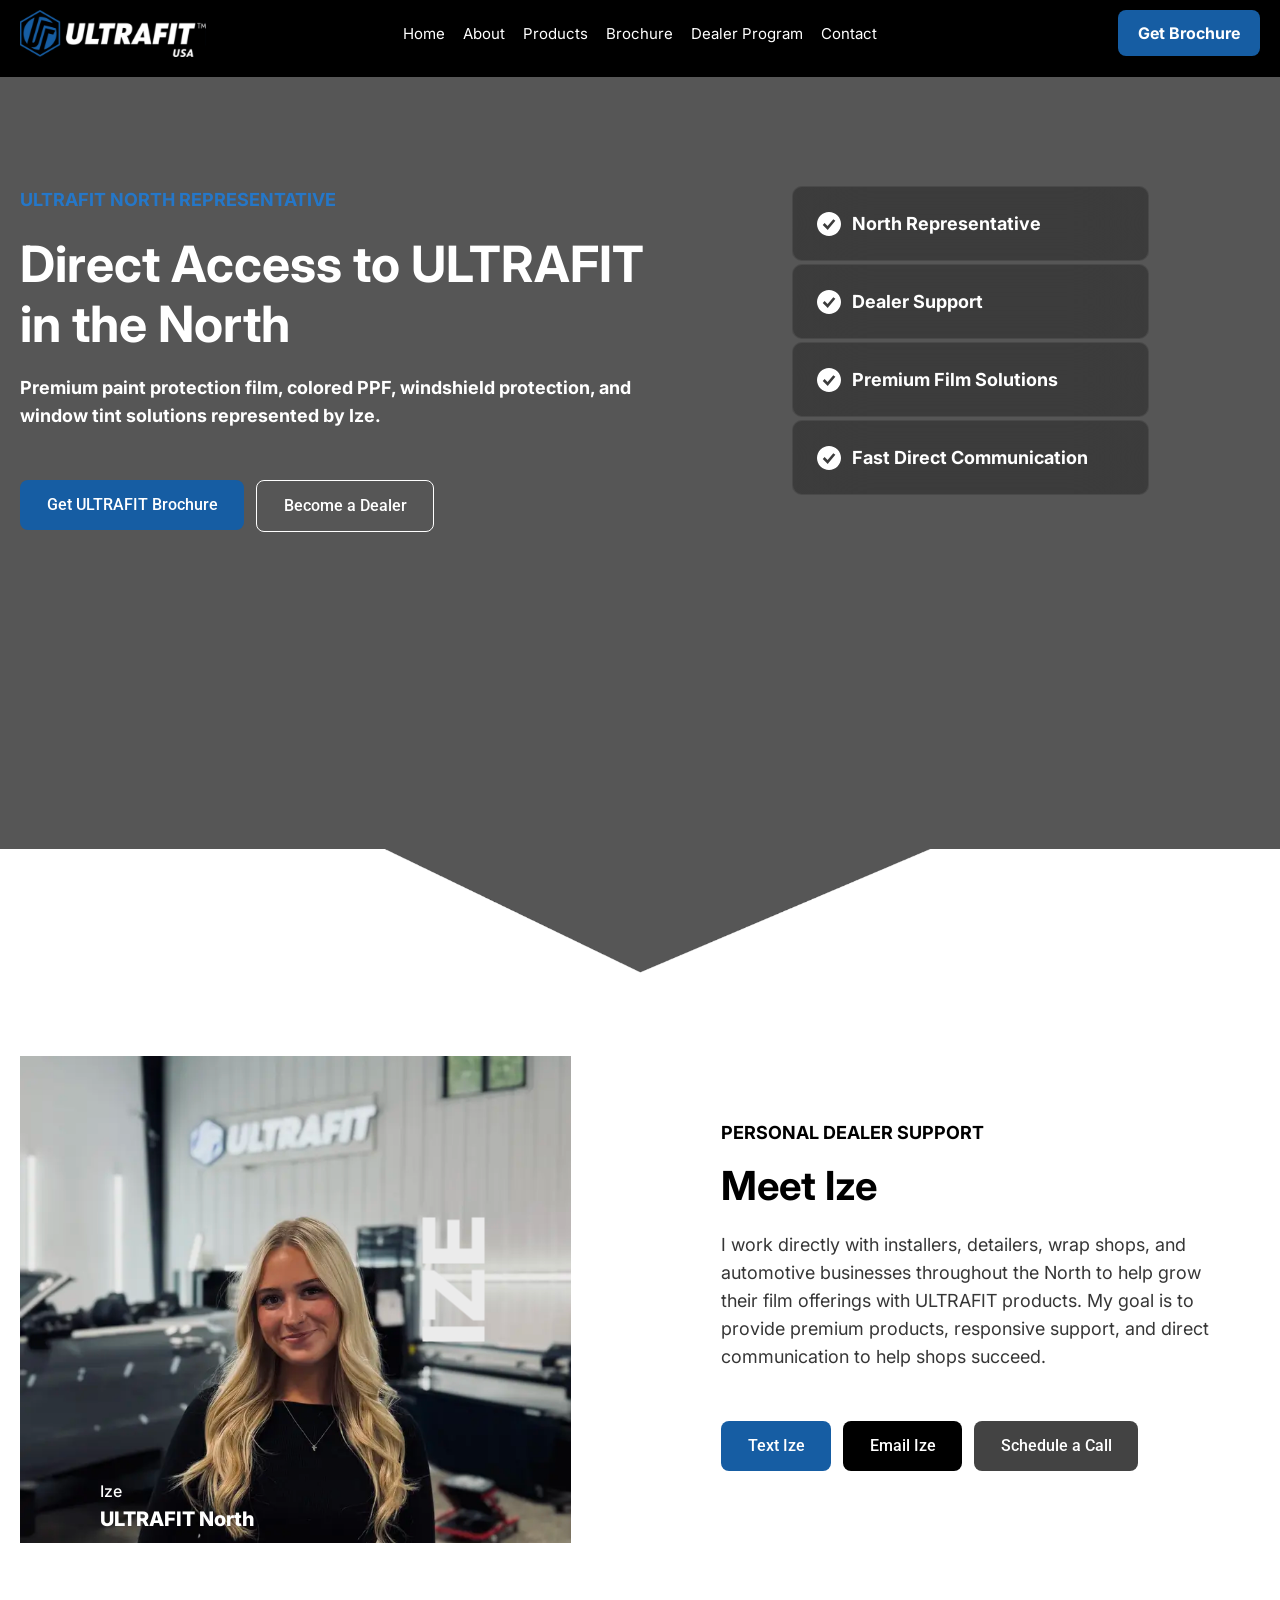
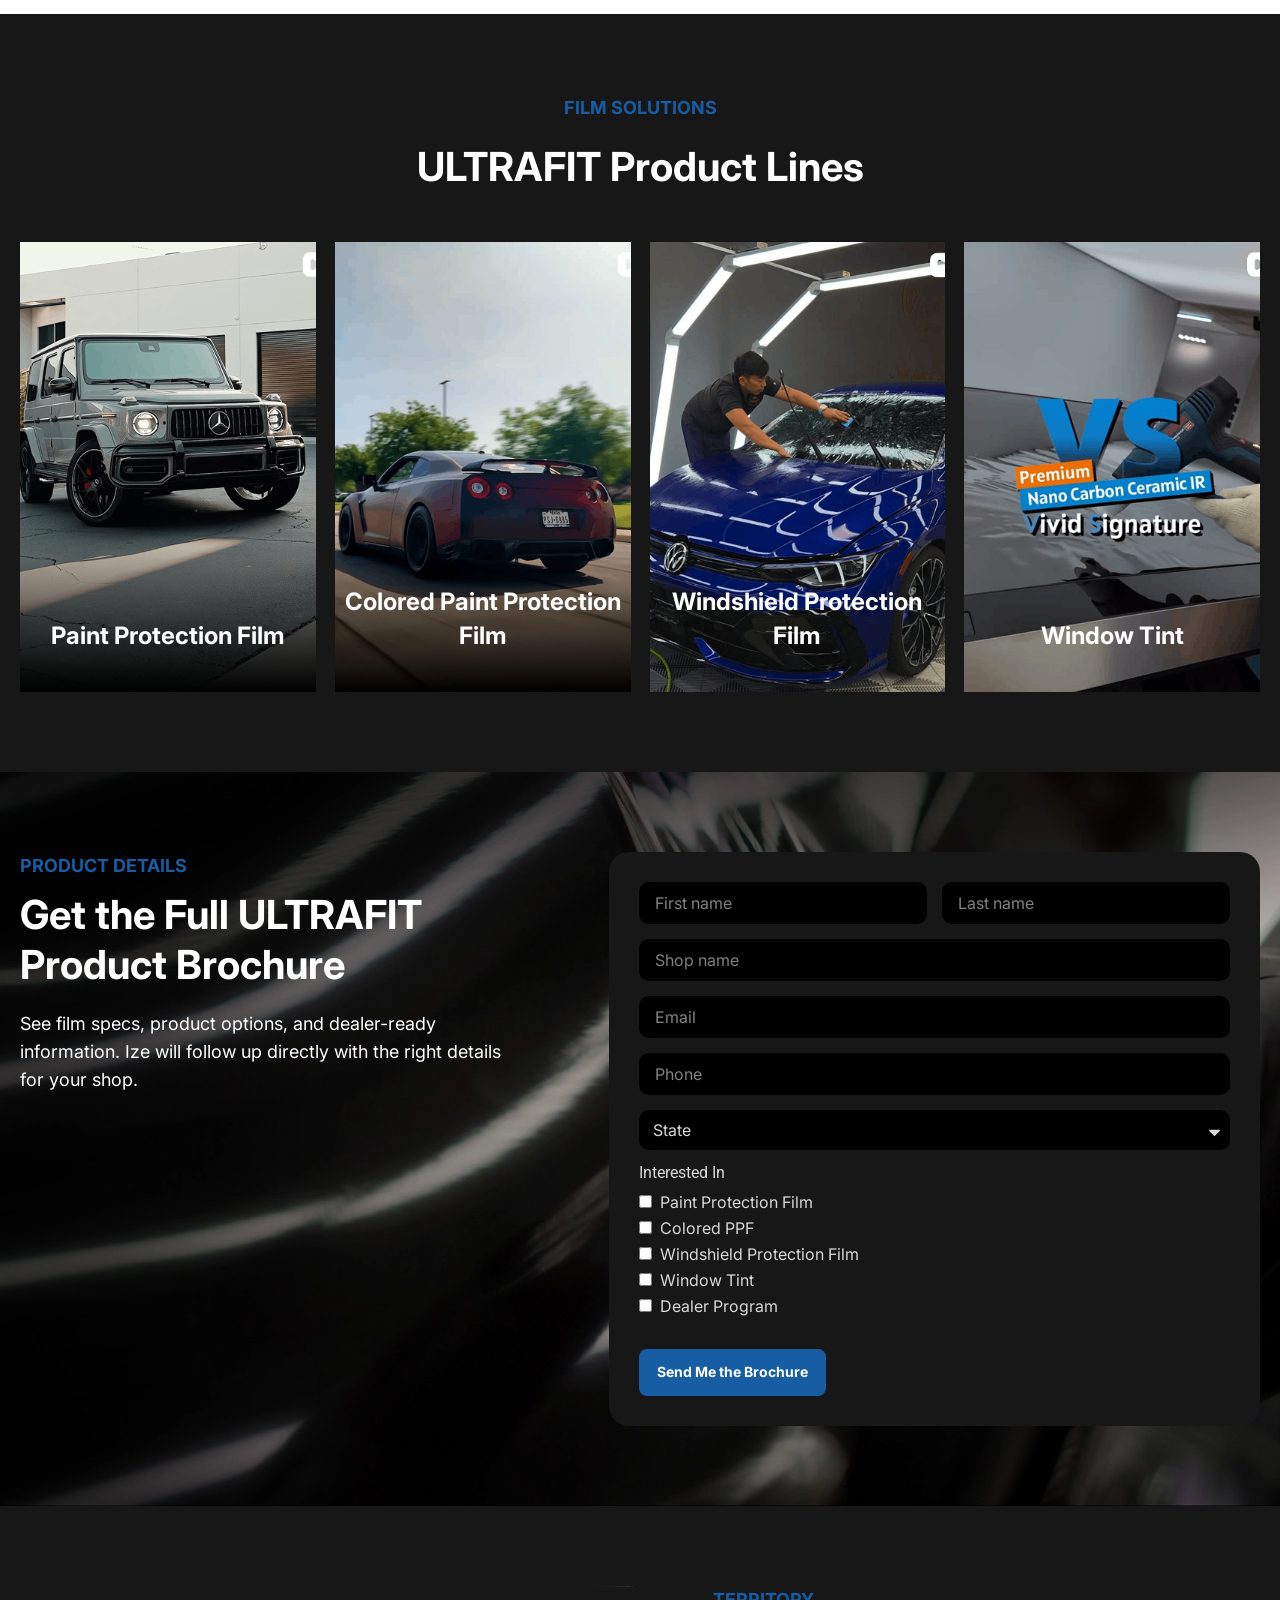
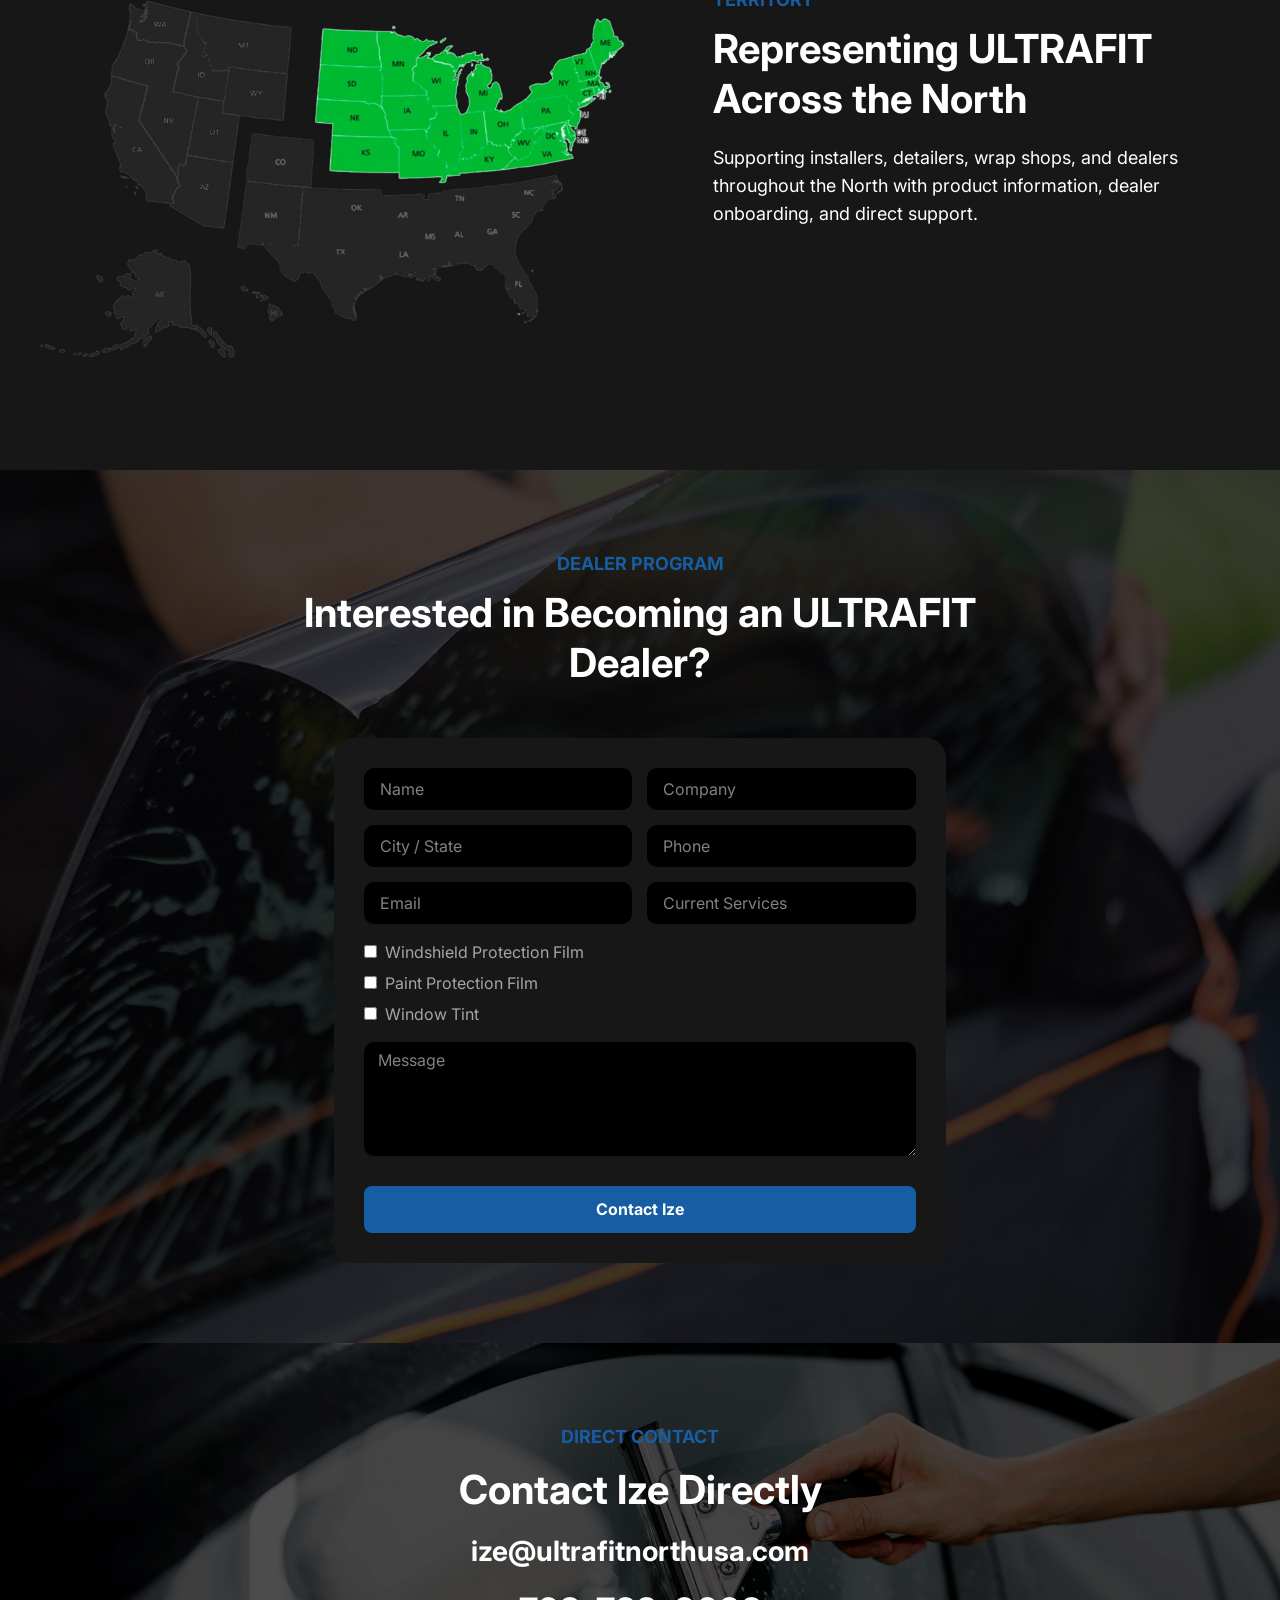
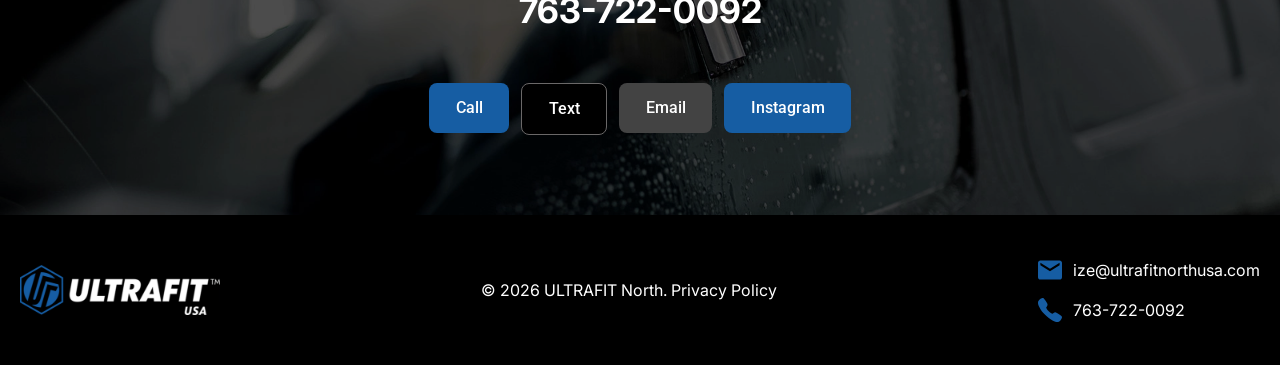
==== ultrafitize/index.html @ 9557a6ba "Add files via upload" ====
<!doctype html>
<html lang="en">
<head>
	<meta charset="UTF-8">
	<meta name="viewport" content="width=device-width, initial-scale=1">
	<link rel="profile" href="https://gmpg.org/xfn/11">
	<meta name='robots' content='index, follow, max-image-preview:large, max-snippet:-1, max-video-preview:-1' />

	<!-- This site is optimized with the Yoast SEO plugin v28.1 - https://yoast.com/product/yoast-seo-wordpress/ -->
	<title>ULTRAFIT North | PPF, Windshield Film &amp; Tint</title>
	<meta name="description" content="Contact Ize, ULTRAFIT North rep, for paint protection film, colored PPF, windshield protection, window tint, brochures, and dealer support." />
	<link rel="canonical" href="https://ultrafitize.com/" />
	<meta property="og:locale" content="en_US" />
	<meta property="og:type" content="website" />
	<meta property="og:title" content="ULTRAFIT North | PPF, Windshield Film &amp; Tint" />
	<meta property="og:description" content="Get direct ULTRAFIT product info, brochures, dealer support, and film solutions through Ize in the North." />
	<meta property="og:url" content="https://ultrafitize.com/" />
	<meta property="og:site_name" content="ULTRAFIT" />
	<meta property="article:modified_time" content="2026-06-26T10:10:35+00:00" />
	<meta property="og:image" content="wp-content/uploads/2026/05/Meet-Ize.webp" />
	<meta property="og:image:width" content="791" />
	<meta property="og:image:height" content="699" />
	<meta property="og:image:type" content="image/webp" />
	<meta name="twitter:card" content="summary_large_image" />
	<script type="application/ld+json" class="yoast-schema-graph">{"@context":"https:\/\/schema.org","@graph":[{"@type":"WebPage","@id":"https:\/\/ultrafitize.com\/","url":"https:\/\/ultrafitize.com\/","name":"ULTRAFIT North | PPF, Windshield Film & Tint","isPartOf":{"@id":"https:\/\/ultrafitize.com\/#website"},"about":{"@id":"https:\/\/ultrafitize.com\/#organization"},"primaryImageOfPage":{"@id":"https:\/\/ultrafitize.com\/#primaryimage"},"image":{"@id":"https:\/\/ultrafitize.com\/#primaryimage"},"thumbnailUrl":"https:\/\/ultrafitize.com\/wp-content\/uploads\/2026\/05\/Meet-Ize.webp","datePublished":"2026-05-26T05:58:00+00:00","dateModified":"2026-06-26T10:10:35+00:00","description":"Contact Ize, ULTRAFIT North rep, for paint protection film, colored PPF, windshield protection, window tint, brochures, and dealer support.","breadcrumb":{"@id":"https:\/\/ultrafitize.com\/#breadcrumb"},"inLanguage":"en","potentialAction":[{"@type":"ReadAction","target":["https:\/\/ultrafitize.com\/"]}]},{"@type":"ImageObject","inLanguage":"en","@id":"https:\/\/ultrafitize.com\/#primaryimage","url":"https:\/\/ultrafitize.com\/wp-content\/uploads\/2026\/05\/Meet-Ize.webp","contentUrl":"https:\/\/ultrafitize.com\/wp-content\/uploads\/2026\/05\/Meet-Ize.webp","width":791,"height":699,"caption":"ULTRAFIT North"},{"@type":"BreadcrumbList","@id":"https:\/\/ultrafitize.com\/#breadcrumb","itemListElement":[{"@type":"ListItem","position":1,"name":"Home"}]},{"@type":"WebSite","@id":"https:\/\/ultrafitize.com\/#website","url":"https:\/\/ultrafitize.com\/","name":"ULTRAFIT","description":"","publisher":{"@id":"https:\/\/ultrafitize.com\/#organization"},"potentialAction":[{"@type":"SearchAction","target":{"@type":"EntryPoint","urlTemplate":"https:\/\/ultrafitize.com\/?s={search_term_string}"},"query-input":{"@type":"PropertyValueSpecification","valueRequired":true,"valueName":"search_term_string"}}],"inLanguage":"en"},{"@type":"Organization","@id":"https:\/\/ultrafitize.com\/#organization","name":"ULTRAFIT","url":"https:\/\/ultrafitize.com\/","logo":{"@type":"ImageObject","inLanguage":"en","@id":"https:\/\/ultrafitize.com\/#\/schema\/logo\/image\/","url":"https:\/\/ultrafitize.com\/wp-content\/uploads\/2026\/05\/ultrafit-usa-logo.svg","contentUrl":"https:\/\/ultrafitize.com\/wp-content\/uploads\/2026\/05\/ultrafit-usa-logo.svg","width":501,"height":126,"caption":"ULTRAFIT"},"image":{"@id":"https:\/\/ultrafitize.com\/#\/schema\/logo\/image\/"}}]}</script>
	<!-- / Yoast SEO plugin. -->






<style id="wp-img-auto-sizes-contain-inline-css">
img:is([sizes=auto i],[sizes^="auto," i]){contain-intrinsic-size:3000px 1500px}
/*# sourceURL=wp-img-auto-sizes-contain-inline-css */
</style>
<style id="wp-emoji-styles-inline-css">

	img.wp-smiley, img.emoji {
		display: inline !important;
		border: none !important;
		box-shadow: none !important;
		height: 1em !important;
		width: 1em !important;
		margin: 0 0.07em !important;
		vertical-align: -0.1em !important;
		background: none !important;
		padding: 0 !important;
	}
/*# sourceURL=wp-emoji-styles-inline-css */
</style>
<style id="global-styles-inline-css">
:root{--wp--preset--aspect-ratio--square: 1;--wp--preset--aspect-ratio--4-3: 4/3;--wp--preset--aspect-ratio--3-4: 3/4;--wp--preset--aspect-ratio--3-2: 3/2;--wp--preset--aspect-ratio--2-3: 2/3;--wp--preset--aspect-ratio--16-9: 16/9;--wp--preset--aspect-ratio--9-16: 9/16;--wp--preset--color--black: #000000;--wp--preset--color--cyan-bluish-gray: #abb8c3;--wp--preset--color--white: #ffffff;--wp--preset--color--pale-pink: #f78da7;--wp--preset--color--vivid-red: #cf2e2e;--wp--preset--color--luminous-vivid-orange: #ff6900;--wp--preset--color--luminous-vivid-amber: #fcb900;--wp--preset--color--light-green-cyan: #7bdcb5;--wp--preset--color--vivid-green-cyan: #00d084;--wp--preset--color--pale-cyan-blue: #8ed1fc;--wp--preset--color--vivid-cyan-blue: #0693e3;--wp--preset--color--vivid-purple: #9b51e0;--wp--preset--gradient--vivid-cyan-blue-to-vivid-purple: linear-gradient(135deg,rgb(6,147,227) 0%,rgb(155,81,224) 100%);--wp--preset--gradient--light-green-cyan-to-vivid-green-cyan: linear-gradient(135deg,rgb(122,220,180) 0%,rgb(0,208,130) 100%);--wp--preset--gradient--luminous-vivid-amber-to-luminous-vivid-orange: linear-gradient(135deg,rgb(252,185,0) 0%,rgb(255,105,0) 100%);--wp--preset--gradient--luminous-vivid-orange-to-vivid-red: linear-gradient(135deg,rgb(255,105,0) 0%,rgb(207,46,46) 100%);--wp--preset--gradient--very-light-gray-to-cyan-bluish-gray: linear-gradient(135deg,rgb(238,238,238) 0%,rgb(169,184,195) 100%);--wp--preset--gradient--cool-to-warm-spectrum: linear-gradient(135deg,rgb(74,234,220) 0%,rgb(151,120,209) 20%,rgb(207,42,186) 40%,rgb(238,44,130) 60%,rgb(251,105,98) 80%,rgb(254,248,76) 100%);--wp--preset--gradient--blush-light-purple: linear-gradient(135deg,rgb(255,206,236) 0%,rgb(152,150,240) 100%);--wp--preset--gradient--blush-bordeaux: linear-gradient(135deg,rgb(254,205,165) 0%,rgb(254,45,45) 50%,rgb(107,0,62) 100%);--wp--preset--gradient--luminous-dusk: linear-gradient(135deg,rgb(255,203,112) 0%,rgb(199,81,192) 50%,rgb(65,88,208) 100%);--wp--preset--gradient--pale-ocean: linear-gradient(135deg,rgb(255,245,203) 0%,rgb(182,227,212) 50%,rgb(51,167,181) 100%);--wp--preset--gradient--electric-grass: linear-gradient(135deg,rgb(202,248,128) 0%,rgb(113,206,126) 100%);--wp--preset--gradient--midnight: linear-gradient(135deg,rgb(2,3,129) 0%,rgb(40,116,252) 100%);--wp--preset--font-size--small: 13px;--wp--preset--font-size--medium: 20px;--wp--preset--font-size--large: 36px;--wp--preset--font-size--x-large: 42px;--wp--preset--spacing--20: 0.44rem;--wp--preset--spacing--30: 0.67rem;--wp--preset--spacing--40: 1rem;--wp--preset--spacing--50: 1.5rem;--wp--preset--spacing--60: 2.25rem;--wp--preset--spacing--70: 3.38rem;--wp--preset--spacing--80: 5.06rem;--wp--preset--shadow--natural: 6px 6px 9px rgba(0, 0, 0, 0.2);--wp--preset--shadow--deep: 12px 12px 50px rgba(0, 0, 0, 0.4);--wp--preset--shadow--sharp: 6px 6px 0px rgba(0, 0, 0, 0.2);--wp--preset--shadow--outlined: 6px 6px 0px -3px rgb(255, 255, 255), 6px 6px rgb(0, 0, 0);--wp--preset--shadow--crisp: 6px 6px 0px rgb(0, 0, 0);}:root { --wp--style--global--content-size: 800px;--wp--style--global--wide-size: 1200px; }:where(body) { margin: 0; }.wp-site-blocks > .alignleft { float: left; margin-right: 2em; }.wp-site-blocks > .alignright { float: right; margin-left: 2em; }.wp-site-blocks > .aligncenter { justify-content: center; margin-left: auto; margin-right: auto; }:where(.wp-site-blocks) > * { margin-block-start: 24px; margin-block-end: 0; }:where(.wp-site-blocks) > :first-child { margin-block-start: 0; }:where(.wp-site-blocks) > :last-child { margin-block-end: 0; }:root { --wp--style--block-gap: 24px; }:root :where(.is-layout-flow) > :first-child{margin-block-start: 0;}:root :where(.is-layout-flow) > :last-child{margin-block-end: 0;}:root :where(.is-layout-flow) > *{margin-block-start: 24px;margin-block-end: 0;}:root :where(.is-layout-constrained) > :first-child{margin-block-start: 0;}:root :where(.is-layout-constrained) > :last-child{margin-block-end: 0;}:root :where(.is-layout-constrained) > *{margin-block-start: 24px;margin-block-end: 0;}:root :where(.is-layout-flex){gap: 24px;}:root :where(.is-layout-grid){gap: 24px;}.is-layout-flow > .alignleft{float: left;margin-inline-start: 0;margin-inline-end: 2em;}.is-layout-flow > .alignright{float: right;margin-inline-start: 2em;margin-inline-end: 0;}.is-layout-flow > .aligncenter{margin-left: auto !important;margin-right: auto !important;}.is-layout-constrained > .alignleft{float: left;margin-inline-start: 0;margin-inline-end: 2em;}.is-layout-constrained > .alignright{float: right;margin-inline-start: 2em;margin-inline-end: 0;}.is-layout-constrained > .aligncenter{margin-left: auto !important;margin-right: auto !important;}.is-layout-constrained > :where(:not(.alignleft):not(.alignright):not(.alignfull)){max-width: var(--wp--style--global--content-size);margin-left: auto !important;margin-right: auto !important;}.is-layout-constrained > .alignwide{max-width: var(--wp--style--global--wide-size);}body .is-layout-flex{display: flex;}.is-layout-flex{flex-wrap: wrap;align-items: center;}.is-layout-flex > :is(*, div){margin: 0;}body .is-layout-grid{display: grid;}.is-layout-grid > :is(*, div){margin: 0;}body{padding-top: 0px;padding-right: 0px;padding-bottom: 0px;padding-left: 0px;}:root :where(.wp-element-button, .wp-block-button__link){background-color: #32373c;border-width: 0;color: #fff;font-family: inherit;font-size: inherit;font-style: inherit;font-weight: inherit;letter-spacing: inherit;line-height: inherit;padding-top: calc(0.667em + 2px);padding-right: calc(1.333em + 2px);padding-bottom: calc(0.667em + 2px);padding-left: calc(1.333em + 2px);text-decoration: none;text-transform: inherit;}.has-black-color{color: var(--wp--preset--color--black) !important;}.has-cyan-bluish-gray-color{color: var(--wp--preset--color--cyan-bluish-gray) !important;}.has-white-color{color: var(--wp--preset--color--white) !important;}.has-pale-pink-color{color: var(--wp--preset--color--pale-pink) !important;}.has-vivid-red-color{color: var(--wp--preset--color--vivid-red) !important;}.has-luminous-vivid-orange-color{color: var(--wp--preset--color--luminous-vivid-orange) !important;}.has-luminous-vivid-amber-color{color: var(--wp--preset--color--luminous-vivid-amber) !important;}.has-light-green-cyan-color{color: var(--wp--preset--color--light-green-cyan) !important;}.has-vivid-green-cyan-color{color: var(--wp--preset--color--vivid-green-cyan) !important;}.has-pale-cyan-blue-color{color: var(--wp--preset--color--pale-cyan-blue) !important;}.has-vivid-cyan-blue-color{color: var(--wp--preset--color--vivid-cyan-blue) !important;}.has-vivid-purple-color{color: var(--wp--preset--color--vivid-purple) !important;}.has-black-background-color{background-color: var(--wp--preset--color--black) !important;}.has-cyan-bluish-gray-background-color{background-color: var(--wp--preset--color--cyan-bluish-gray) !important;}.has-white-background-color{background-color: var(--wp--preset--color--white) !important;}.has-pale-pink-background-color{background-color: var(--wp--preset--color--pale-pink) !important;}.has-vivid-red-background-color{background-color: var(--wp--preset--color--vivid-red) !important;}.has-luminous-vivid-orange-background-color{background-color: var(--wp--preset--color--luminous-vivid-orange) !important;}.has-luminous-vivid-amber-background-color{background-color: var(--wp--preset--color--luminous-vivid-amber) !important;}.has-light-green-cyan-background-color{background-color: var(--wp--preset--color--light-green-cyan) !important;}.has-vivid-green-cyan-background-color{background-color: var(--wp--preset--color--vivid-green-cyan) !important;}.has-pale-cyan-blue-background-color{background-color: var(--wp--preset--color--pale-cyan-blue) !important;}.has-vivid-cyan-blue-background-color{background-color: var(--wp--preset--color--vivid-cyan-blue) !important;}.has-vivid-purple-background-color{background-color: var(--wp--preset--color--vivid-purple) !important;}.has-black-border-color{border-color: var(--wp--preset--color--black) !important;}.has-cyan-bluish-gray-border-color{border-color: var(--wp--preset--color--cyan-bluish-gray) !important;}.has-white-border-color{border-color: var(--wp--preset--color--white) !important;}.has-pale-pink-border-color{border-color: var(--wp--preset--color--pale-pink) !important;}.has-vivid-red-border-color{border-color: var(--wp--preset--color--vivid-red) !important;}.has-luminous-vivid-orange-border-color{border-color: var(--wp--preset--color--luminous-vivid-orange) !important;}.has-luminous-vivid-amber-border-color{border-color: var(--wp--preset--color--luminous-vivid-amber) !important;}.has-light-green-cyan-border-color{border-color: var(--wp--preset--color--light-green-cyan) !important;}.has-vivid-green-cyan-border-color{border-color: var(--wp--preset--color--vivid-green-cyan) !important;}.has-pale-cyan-blue-border-color{border-color: var(--wp--preset--color--pale-cyan-blue) !important;}.has-vivid-cyan-blue-border-color{border-color: var(--wp--preset--color--vivid-cyan-blue) !important;}.has-vivid-purple-border-color{border-color: var(--wp--preset--color--vivid-purple) !important;}.has-vivid-cyan-blue-to-vivid-purple-gradient-background{background: var(--wp--preset--gradient--vivid-cyan-blue-to-vivid-purple) !important;}.has-light-green-cyan-to-vivid-green-cyan-gradient-background{background: var(--wp--preset--gradient--light-green-cyan-to-vivid-green-cyan) !important;}.has-luminous-vivid-amber-to-luminous-vivid-orange-gradient-background{background: var(--wp--preset--gradient--luminous-vivid-amber-to-luminous-vivid-orange) !important;}.has-luminous-vivid-orange-to-vivid-red-gradient-background{background: var(--wp--preset--gradient--luminous-vivid-orange-to-vivid-red) !important;}.has-very-light-gray-to-cyan-bluish-gray-gradient-background{background: var(--wp--preset--gradient--very-light-gray-to-cyan-bluish-gray) !important;}.has-cool-to-warm-spectrum-gradient-background{background: var(--wp--preset--gradient--cool-to-warm-spectrum) !important;}.has-blush-light-purple-gradient-background{background: var(--wp--preset--gradient--blush-light-purple) !important;}.has-blush-bordeaux-gradient-background{background: var(--wp--preset--gradient--blush-bordeaux) !important;}.has-luminous-dusk-gradient-background{background: var(--wp--preset--gradient--luminous-dusk) !important;}.has-pale-ocean-gradient-background{background: var(--wp--preset--gradient--pale-ocean) !important;}.has-electric-grass-gradient-background{background: var(--wp--preset--gradient--electric-grass) !important;}.has-midnight-gradient-background{background: var(--wp--preset--gradient--midnight) !important;}.has-small-font-size{font-size: var(--wp--preset--font-size--small) !important;}.has-medium-font-size{font-size: var(--wp--preset--font-size--medium) !important;}.has-large-font-size{font-size: var(--wp--preset--font-size--large) !important;}.has-x-large-font-size{font-size: var(--wp--preset--font-size--x-large) !important;}
:root :where(.wp-block-icon svg){width: 24px;}
:root :where(.wp-block-pullquote){font-size: 1.5em;line-height: 1.6;}
/*# sourceURL=global-styles-inline-css */
</style>
<link rel='stylesheet' id='hello-elementor-css' href='wp-content/themes/hello-elementor/assets/css/reset.css' media='all' />
<link rel='stylesheet' id='hello-elementor-theme-style-css' href='wp-content/themes/hello-elementor/assets/css/theme.css' media='all' />
<link rel='stylesheet' id='hello-elementor-header-footer-css' href='wp-content/themes/hello-elementor/assets/css/header-footer.css' media='all' />
<link rel='stylesheet' id='chld_thm_cfg_child-css' href='wp-content/themes/hello-elementor-child/style.css' media='all' />
<link rel='stylesheet' id='elementor-frontend-css' href='wp-content/uploads/elementor/css/custom-frontend.min.css' media='all' />
<style id="elementor-frontend-inline-css">
.e-heading-base a, .e-paragraph-base a { all: unset; cursor: pointer; }form[data-element_type="e-form"].form-state-success [data-element_type="e-form-success-message"],form[data-element_type="e-form"].form-state-error [data-element_type="e-form-error-message"]{ display: block; }
/*# sourceURL=elementor-frontend-inline-css */
</style>
<link rel='stylesheet' id='elementor-post-6-css' href='wp-content/uploads/elementor/css/post-6.css' media='all' />
<link rel='stylesheet' id='widget-image-css' href='wp-content/plugins/elementor/assets/css/widget-image.min.css' media='all' />
<link rel='stylesheet' id='widget-nav-menu-css' href='wp-content/uploads/elementor/css/custom-pro-widget-nav-menu.min.css' media='all' />
<link rel='stylesheet' id='e-sticky-css' href='wp-content/plugins/elementor-pro/assets/css/modules/sticky.min.css' media='all' />
<link rel='stylesheet' id='widget-icon-list-css' href='wp-content/uploads/elementor/css/custom-widget-icon-list.min.css' media='all' />
<link rel='stylesheet' id='widget-heading-css' href='wp-content/plugins/elementor/assets/css/widget-heading.min.css' media='all' />
<link rel='stylesheet' id='widget-icon-box-css' href='wp-content/uploads/elementor/css/custom-widget-icon-box.min.css' media='all' />
<link rel='stylesheet' id='e-animation-float-css' href='wp-content/plugins/elementor/assets/lib/animations/styles/e-animation-float.min.css' media='all' />
<link rel='stylesheet' id='widget-form-css' href='wp-content/plugins/elementor-pro/assets/css/widget-form.min.css' media='all' />
<link rel='stylesheet' id='elementor-post-34-css' href='wp-content/uploads/elementor/css/post-34.css' media='all' />
<link rel='stylesheet' id='base-desktop-css' href='wp-content/uploads/elementor/css/base-desktop.css' media='all' />
<link rel='stylesheet' id='base-mobile-css' href='wp-content/uploads/elementor/css/base-mobile.css' media='(max-width:767px)' />
<link rel='stylesheet' id='elementor-post-10-css' href='wp-content/uploads/elementor/css/post-10.css' media='all' />
<link rel='stylesheet' id='elementor-post-111-css' href='wp-content/uploads/elementor/css/post-111.css' media='all' />
<link rel='stylesheet' id='elementor-gf-roboto-css' href='https://fonts.googleapis.com/css?family=Roboto:100,100italic,200,200italic,300,300italic,400,400italic,500,500italic,600,600italic,700,700italic,800,800italic,900,900italic&#038;display=swap' media='all' />
<link rel='stylesheet' id='elementor-gf-robotoslab-css' href='https://fonts.googleapis.com/css?family=Roboto+Slab:100,100italic,200,200italic,300,300italic,400,400italic,500,500italic,600,600italic,700,700italic,800,800italic,900,900italic&#038;display=swap' media='all' />
<link rel='stylesheet' id='elementor-gf-inter-css' href='https://fonts.googleapis.com/css?family=Inter:100,100italic,200,200italic,300,300italic,400,400italic,500,500italic,600,600italic,700,700italic,800,800italic,900,900italic&#038;display=swap' media='all' />
<script id="jquery-core-js" src="wp-includes/js/jquery/jquery.min.js"></script>
<script id="jquery-migrate-js" src="wp-includes/js/jquery/jquery-migrate.min.js"></script>




			<style>
				.e-con.e-parent:nth-of-type(n+4):not(.e-lazyloaded):not(.e-no-lazyload),
				.e-con.e-parent:nth-of-type(n+4):not(.e-lazyloaded):not(.e-no-lazyload) * {
					background-image: none !important;
				}
				@media screen and (max-height: 1024px) {
					.e-con.e-parent:nth-of-type(n+3):not(.e-lazyloaded):not(.e-no-lazyload),
					.e-con.e-parent:nth-of-type(n+3):not(.e-lazyloaded):not(.e-no-lazyload) * {
						background-image: none !important;
					}
				}
				@media screen and (max-height: 640px) {
					.e-con.e-parent:nth-of-type(n+2):not(.e-lazyloaded):not(.e-no-lazyload),
					.e-con.e-parent:nth-of-type(n+2):not(.e-lazyloaded):not(.e-no-lazyload) * {
						background-image: none !important;
					}
				}
			</style>
			<link rel="icon" href="wp-content/uploads/2026/05/ultrafir-site-icon.svg" sizes="32x32" />
<link rel="icon" href="wp-content/uploads/2026/05/ultrafir-site-icon.svg" sizes="192x192" />
<link rel="apple-touch-icon" href="wp-content/uploads/2026/05/ultrafir-site-icon.svg" />
<meta name="msapplication-TileImage" content="wp-content/uploads/2026/05/ultrafir-site-icon.svg" />
<style id="wp-custom-css">
.container-pad{
	padding-right: 20px !important;
	padding-left: 20px !important;
}
span.elementor-field-option {
    display: flex;
    align-items: center;
    gap: 8px;
}
/* Home */

.elementor-field-group-other_state{
    display:none;
}

.intrested-form .elementor-field-subgroup {
    gap: 5px;
}

.head-card {
    backdrop-filter: blur(34px);
}

.main-card .second-card{
    opacity: 0;
    visibility: hidden;
    max-height: 0;
    overflow: hidden;
    transition: all 0.4s ease;
}

.main-card:hover .second-card{
    opacity: 1;
    visibility: visible;
    max-height: 300px;
}

/* .vertical-text{
    position: absolute;
    right: -70px;
    top: 50%;
    transform: translateY(-50%) rotate(90deg);
    white-space: nowrap;
    line-height: 1;
} */

.product-form .elementor-field-group.elementor-column.elementor-field-type-submit.elementor-col-33.e-form__buttons {
    padding-top: 15px !important;
}

.intrested-form .elementor-field-group.elementor-column.elementor-field-type-submit.elementor-col-100.e-form__buttons {
    padding-top: 15px;
}

.intrested-form .elementor-form .elementor-field:focus{
    color: #d8d8d8 !important;
}

.product-form .elementor-form .elementor-field:focus{
    color: #d8d8d8 !important;
}

.product-form .elementor-form .elementor-field{
    color: #d8d8d8 !important;
}

.product-form .elementor-form .elementor-field:not(:placeholder-shown){
    color: #d8d8d8 !important;
}

.intrested-form .elementor-form .elementor-field{
    color: #d8d8d8 !important;
}

.intrested-form .elementor-form .elementor-field:not(:placeholder-shown){
    color: #d8d8d8 !important;
}
</style>
</head>
<body class="home wp-singular page-template-default page page-id-34 wp-custom-logo wp-embed-responsive wp-theme-hello-elementor wp-child-theme-hello-elementor-child hello-elementor-default elementor-default elementor-template-full-width elementor-kit-6 elementor-page elementor-page-34">


<a class="skip-link screen-reader-text" href="#content">Skip to content</a>

		<header data-elementor-type="header" data-elementor-id="10" class="elementor elementor-10 elementor-location-header" data-elementor-post-type="elementor_library">
			<div class="elementor-element elementor-element-3b15db7 container-pad e-flex e-con-boxed e-con e-parent" data-id="3b15db7" data-element_type="container" data-e-type="container" data-settings="{&quot;background_background&quot;:&quot;classic&quot;,&quot;sticky&quot;:&quot;top&quot;,&quot;sticky_on&quot;:[&quot;desktop&quot;,&quot;laptop&quot;,&quot;tablet&quot;,&quot;mobile&quot;],&quot;sticky_offset&quot;:0,&quot;sticky_effects_offset&quot;:0,&quot;sticky_anchor_link_offset&quot;:0}">
					<div class="e-con-inner">
		<div class="elementor-element elementor-element-b5f16ae e-con-full e-flex e-con e-child" data-id="b5f16ae" data-element_type="container" data-e-type="container">
		<div class="elementor-element elementor-element-3f15a6e e-con-full e-flex e-con e-child" data-id="3f15a6e" data-element_type="container" data-e-type="container">
				<div class="elementor-element elementor-element-b5423e0 elementor-widget elementor-widget-theme-site-logo elementor-widget-image" data-id="b5423e0" data-element_type="widget" data-e-type="widget" data-widget_type="theme-site-logo.default">
											<a href="https://ultrafitize.com">
			<img fetchpriority="high" width="501" height="126" src="wp-content/uploads/2026/05/ultrafit-usa-logo.svg" class="attachment-full size-full wp-image-479" alt="ultrafit-usa-logo" />				</a>
											</div>
				</div>
		<div class="elementor-element elementor-element-ca1bc30 e-con-full e-flex e-con e-child" data-id="ca1bc30" data-element_type="container" data-e-type="container">
				<div class="elementor-element elementor-element-e2b656e elementor-nav-menu--stretch elementor-nav-menu__align-center elementor-nav-menu--dropdown-tablet elementor-nav-menu__text-align-aside elementor-nav-menu--toggle elementor-nav-menu--burger elementor-widget elementor-widget-nav-menu" data-id="e2b656e" data-element_type="widget" data-e-type="widget" data-settings="{&quot;full_width&quot;:&quot;stretch&quot;,&quot;layout&quot;:&quot;horizontal&quot;,&quot;submenu_icon&quot;:{&quot;value&quot;:&quot;&lt;svg aria-hidden=\&quot;true\&quot; class=\&quot;e-font-icon-svg e-fas-caret-down\&quot; viewBox=\&quot;0 0 320 512\&quot; xmlns=\&quot;http:\/\/www.w3.org\/2000\/svg\&quot;&gt;&lt;path d=\&quot;M31.3 192h257.3c17.8 0 26.7 21.5 14.1 34.1L174.1 354.8c-7.8 7.8-20.5 7.8-28.3 0L17.2 226.1C4.6 213.5 13.5 192 31.3 192z\&quot;&gt;&lt;\/path&gt;&lt;\/svg&gt;&quot;,&quot;library&quot;:&quot;fa-solid&quot;},&quot;toggle&quot;:&quot;burger&quot;}" data-widget_type="nav-menu.default">
								<nav aria-label="Menu" class="elementor-nav-menu--main elementor-nav-menu__container elementor-nav-menu--layout-horizontal e--pointer-underline e--animation-fade">
				<ul id="menu-1-e2b656e" class="elementor-nav-menu"><li class="menu-item menu-item-type-post_type menu-item-object-page menu-item-home current-menu-item page_item page-item-34 current_page_item menu-item-55"><a href="https://ultrafitize.com/" aria-current="page" class="elementor-item elementor-item-active">Home</a></li>
<li class="menu-item menu-item-type-custom menu-item-object-custom menu-item-387"><a href="#Meet-Ize" class="elementor-item elementor-item-anchor">About</a></li>
<li class="menu-item menu-item-type-custom menu-item-object-custom menu-item-388"><a href="#ULTRAFIT-Product" class="elementor-item elementor-item-anchor">Products</a></li>
<li class="menu-item menu-item-type-custom menu-item-object-custom menu-item-389"><a href="#Product-Details" class="elementor-item elementor-item-anchor">Brochure</a></li>
<li class="menu-item menu-item-type-custom menu-item-object-custom menu-item-391"><a href="#Dealer-Program" class="elementor-item elementor-item-anchor">Dealer Program</a></li>
<li class="menu-item menu-item-type-custom menu-item-object-custom menu-item-392"><a href="#Direct-Contact" class="elementor-item elementor-item-anchor">Contact</a></li>
</ul>			</nav>
					<div class="elementor-menu-toggle" role="button" tabindex="0" aria-label="Menu Toggle" aria-expanded="false">
			<svg aria-hidden="true" role="presentation" class="elementor-menu-toggle__icon--open e-font-icon-svg e-eicon-menu-bar" viewBox="0 0 1000 1000" xmlns="http://www.w3.org/2000/svg"><path d="M104 333H896C929 333 958 304 958 271S929 208 896 208H104C71 208 42 237 42 271S71 333 104 333ZM104 583H896C929 583 958 554 958 521S929 458 896 458H104C71 458 42 487 42 521S71 583 104 583ZM104 833H896C929 833 958 804 958 771S929 708 896 708H104C71 708 42 737 42 771S71 833 104 833Z"></path></svg><svg aria-hidden="true" role="presentation" class="elementor-menu-toggle__icon--close e-font-icon-svg e-eicon-close" viewBox="0 0 1000 1000" xmlns="http://www.w3.org/2000/svg"><path d="M742 167L500 408 258 167C246 154 233 150 217 150 196 150 179 158 167 167 154 179 150 196 150 212 150 229 154 242 171 254L408 500 167 742C138 771 138 800 167 829 196 858 225 858 254 829L496 587 738 829C750 842 767 846 783 846 800 846 817 842 829 829 842 817 846 804 846 783 846 767 842 750 829 737L588 500 833 258C863 229 863 200 833 171 804 137 775 137 742 167Z"></path></svg>		</div>
					<nav class="elementor-nav-menu--dropdown elementor-nav-menu__container" aria-hidden="true">
				<ul id="menu-2-e2b656e" class="elementor-nav-menu"><li class="menu-item menu-item-type-post_type menu-item-object-page menu-item-home current-menu-item page_item page-item-34 current_page_item menu-item-55"><a href="https://ultrafitize.com/" aria-current="page" class="elementor-item elementor-item-active" tabindex="-1">Home</a></li>
<li class="menu-item menu-item-type-custom menu-item-object-custom menu-item-387"><a href="#Meet-Ize" class="elementor-item elementor-item-anchor" tabindex="-1">About</a></li>
<li class="menu-item menu-item-type-custom menu-item-object-custom menu-item-388"><a href="#ULTRAFIT-Product" class="elementor-item elementor-item-anchor" tabindex="-1">Products</a></li>
<li class="menu-item menu-item-type-custom menu-item-object-custom menu-item-389"><a href="#Product-Details" class="elementor-item elementor-item-anchor" tabindex="-1">Brochure</a></li>
<li class="menu-item menu-item-type-custom menu-item-object-custom menu-item-391"><a href="#Dealer-Program" class="elementor-item elementor-item-anchor" tabindex="-1">Dealer Program</a></li>
<li class="menu-item menu-item-type-custom menu-item-object-custom menu-item-392"><a href="#Direct-Contact" class="elementor-item elementor-item-anchor" tabindex="-1">Contact</a></li>
</ul>			</nav>
						</div>
				</div>
		<div class="elementor-element elementor-element-9e1d1d8 e-con-full elementor-hidden-mobile e-flex e-con e-child" data-id="9e1d1d8" data-element_type="container" data-e-type="container">
				<div class="elementor-element elementor-element-d9da2c1 elementor-laptop-align-right e-transform elementor-widget elementor-widget-button" data-id="d9da2c1" data-element_type="widget" data-e-type="widget" data-settings="{&quot;_transform_translateY_effect_hover&quot;:{&quot;unit&quot;:&quot;px&quot;,&quot;size&quot;:-3,&quot;sizes&quot;:[]},&quot;_transform_translateY_effect_hover_laptop&quot;:{&quot;unit&quot;:&quot;px&quot;,&quot;size&quot;:-2,&quot;sizes&quot;:[]},&quot;_transform_translateX_effect_hover&quot;:{&quot;unit&quot;:&quot;px&quot;,&quot;size&quot;:&quot;&quot;,&quot;sizes&quot;:[]},&quot;_transform_translateX_effect_hover_laptop&quot;:{&quot;unit&quot;:&quot;px&quot;,&quot;size&quot;:&quot;&quot;,&quot;sizes&quot;:[]},&quot;_transform_translateX_effect_hover_tablet&quot;:{&quot;unit&quot;:&quot;px&quot;,&quot;size&quot;:&quot;&quot;,&quot;sizes&quot;:[]},&quot;_transform_translateX_effect_hover_mobile&quot;:{&quot;unit&quot;:&quot;px&quot;,&quot;size&quot;:&quot;&quot;,&quot;sizes&quot;:[]},&quot;_transform_translateY_effect_hover_tablet&quot;:{&quot;unit&quot;:&quot;px&quot;,&quot;size&quot;:&quot;&quot;,&quot;sizes&quot;:[]},&quot;_transform_translateY_effect_hover_mobile&quot;:{&quot;unit&quot;:&quot;px&quot;,&quot;size&quot;:&quot;&quot;,&quot;sizes&quot;:[]}}" data-widget_type="button.default">
										<a class="elementor-button elementor-button-link elementor-size-sm" href="#Product-Details">
						<span class="elementor-button-content-wrapper">
									<span class="elementor-button-text">Get Brochure</span>
					</span>
					</a>
								</div>
				</div>
				</div>
					</div>
				</div>
				</header>
				<div data-elementor-type="wp-page" data-elementor-id="34" class="elementor elementor-34" data-elementor-post-type="page">
				<main class="elementor-element elementor-element-ed1498c container-pad head-banner e-flex e-con-boxed e-con e-parent" data-id="ed1498c" data-element_type="container" data-e-type="container" data-settings="{&quot;background_background&quot;:&quot;video&quot;,&quot;background_video_link&quot;:&quot;https:\/\/youtu.be\/uFqb7K9GJH8?si=S3KDw8yKUo_vW3Y7&quot;,&quot;background_video_start&quot;:0,&quot;background_video_end&quot;:530,&quot;background_play_on_mobile&quot;:&quot;yes&quot;}">
					<div class="e-con-inner">
		<div class="elementor-background-video-container">
							<div class="elementor-background-video-embed" role="presentation"></div>
						</div><div class="elementor-element elementor-element-b7abc4d e-con-full e-flex e-con e-child" data-id="b7abc4d" data-element_type="container" data-e-type="container">
				<div class="elementor-element elementor-element-1fee8d5 elementor-widget elementor-widget-heading" data-id="1fee8d5" data-element_type="widget" data-e-type="widget" data-widget_type="heading.default">
					<p class="elementor-heading-title elementor-size-default">ULTRAFIT North Representative</p>				</div>
				<div class="elementor-element elementor-element-0c57a07 elementor-widget-tablet__width-initial elementor-widget elementor-widget-heading" data-id="0c57a07" data-element_type="widget" data-e-type="widget" data-widget_type="heading.default">
					<h1 class="elementor-heading-title elementor-size-default">Direct Access to ULTRAFIT in the North</h1>				</div>
				<div class="elementor-element elementor-element-15b7da8 elementor-widget__width-initial elementor-widget elementor-widget-text-editor" data-id="15b7da8" data-element_type="widget" data-e-type="widget" data-widget_type="text-editor.default">
									<p>Premium paint protection film, colored PPF, windshield protection, and window tint solutions represented by Ize.</p>								</div>
		<div class="elementor-element elementor-element-de33e77 e-con-full e-flex e-con e-child" data-id="de33e77" data-element_type="container" data-e-type="container">
				<div class="elementor-element elementor-element-155affb e-transform elementor-widget elementor-widget-button" data-id="155affb" data-element_type="widget" data-e-type="widget" data-settings="{&quot;_transform_translateY_effect_hover&quot;:{&quot;unit&quot;:&quot;px&quot;,&quot;size&quot;:-2,&quot;sizes&quot;:[]},&quot;_transform_translateX_effect_hover&quot;:{&quot;unit&quot;:&quot;px&quot;,&quot;size&quot;:&quot;&quot;,&quot;sizes&quot;:[]},&quot;_transform_translateX_effect_hover_laptop&quot;:{&quot;unit&quot;:&quot;px&quot;,&quot;size&quot;:&quot;&quot;,&quot;sizes&quot;:[]},&quot;_transform_translateX_effect_hover_tablet&quot;:{&quot;unit&quot;:&quot;px&quot;,&quot;size&quot;:&quot;&quot;,&quot;sizes&quot;:[]},&quot;_transform_translateX_effect_hover_mobile&quot;:{&quot;unit&quot;:&quot;px&quot;,&quot;size&quot;:&quot;&quot;,&quot;sizes&quot;:[]},&quot;_transform_translateY_effect_hover_laptop&quot;:{&quot;unit&quot;:&quot;px&quot;,&quot;size&quot;:&quot;&quot;,&quot;sizes&quot;:[]},&quot;_transform_translateY_effect_hover_tablet&quot;:{&quot;unit&quot;:&quot;px&quot;,&quot;size&quot;:&quot;&quot;,&quot;sizes&quot;:[]},&quot;_transform_translateY_effect_hover_mobile&quot;:{&quot;unit&quot;:&quot;px&quot;,&quot;size&quot;:&quot;&quot;,&quot;sizes&quot;:[]}}" data-widget_type="button.default">
										<a class="elementor-button elementor-button-link elementor-size-sm" href="#Product-Details">
						<span class="elementor-button-content-wrapper">
									<span class="elementor-button-text">Get ULTRAFIT Brochure</span>
					</span>
					</a>
								</div>
				<div class="elementor-element elementor-element-7fa5e65 e-transform elementor-widget elementor-widget-button" data-id="7fa5e65" data-element_type="widget" data-e-type="widget" data-settings="{&quot;_transform_translateY_effect_hover&quot;:{&quot;unit&quot;:&quot;px&quot;,&quot;size&quot;:-2,&quot;sizes&quot;:[]},&quot;_transform_translateX_effect_hover&quot;:{&quot;unit&quot;:&quot;px&quot;,&quot;size&quot;:&quot;&quot;,&quot;sizes&quot;:[]},&quot;_transform_translateX_effect_hover_laptop&quot;:{&quot;unit&quot;:&quot;px&quot;,&quot;size&quot;:&quot;&quot;,&quot;sizes&quot;:[]},&quot;_transform_translateX_effect_hover_tablet&quot;:{&quot;unit&quot;:&quot;px&quot;,&quot;size&quot;:&quot;&quot;,&quot;sizes&quot;:[]},&quot;_transform_translateX_effect_hover_mobile&quot;:{&quot;unit&quot;:&quot;px&quot;,&quot;size&quot;:&quot;&quot;,&quot;sizes&quot;:[]},&quot;_transform_translateY_effect_hover_laptop&quot;:{&quot;unit&quot;:&quot;px&quot;,&quot;size&quot;:&quot;&quot;,&quot;sizes&quot;:[]},&quot;_transform_translateY_effect_hover_tablet&quot;:{&quot;unit&quot;:&quot;px&quot;,&quot;size&quot;:&quot;&quot;,&quot;sizes&quot;:[]},&quot;_transform_translateY_effect_hover_mobile&quot;:{&quot;unit&quot;:&quot;px&quot;,&quot;size&quot;:&quot;&quot;,&quot;sizes&quot;:[]}}" data-widget_type="button.default">
										<a class="elementor-button elementor-button-link elementor-size-sm" href="#Dealer-Program">
						<span class="elementor-button-content-wrapper">
									<span class="elementor-button-text">Become a Dealer</span>
					</span>
					</a>
								</div>
				</div>
				</div>
		<div class="elementor-element elementor-element-6519023 e-con-full e-flex e-con e-child" data-id="6519023" data-element_type="container" data-e-type="container">
		<div class="elementor-element elementor-element-e5d5c27 e-con-full e-flex e-con e-child" data-id="e5d5c27" data-element_type="container" data-e-type="container">
		<div class="elementor-element elementor-element-8d432cc e-con-full head-card e-flex e-con e-child" data-id="8d432cc" data-element_type="container" data-e-type="container" data-settings="{&quot;background_background&quot;:&quot;classic&quot;}">
				<div class="elementor-element elementor-element-d181c76 elementor-icon-list--layout-traditional elementor-list-item-link-full_width elementor-widget elementor-widget-icon-list" data-id="d181c76" data-element_type="widget" data-e-type="widget" data-widget_type="icon-list.default">
							<ul class="elementor-icon-list-items">
							<li class="elementor-icon-list-item">
											<span class="elementor-icon-list-icon">
							<svg xmlns="http://www.w3.org/2000/svg" width="18" height="18" viewBox="0 0 18 18" fill="none"><path fill-rule="evenodd" clip-rule="evenodd" d="M9 18C10.1819 18 11.3522 17.7672 12.4442 17.3149C13.5361 16.8626 14.5282 16.1997 15.364 15.364C16.1997 14.5282 16.8626 13.5361 17.3149 12.4442C17.7672 11.3522 18 10.1819 18 9C18 7.8181 17.7672 6.64778 17.3149 5.55585C16.8626 4.46392 16.1997 3.47177 15.364 2.63604C14.5282 1.80031 13.5361 1.13738 12.4442 0.685084C11.3522 0.232792 10.1819 -1.76116e-08 9 0C6.61305 3.55683e-08 4.32387 0.948211 2.63604 2.63604C0.948212 4.32387 0 6.61305 0 9C0 11.3869 0.948212 13.6761 2.63604 15.364C4.32387 17.0518 6.61305 18 9 18ZM8.768 12.64L13.768 6.64L12.232 5.36L7.932 10.519L5.707 8.293L4.293 9.707L7.293 12.707L8.067 13.481L8.768 12.64Z" fill="white"></path></svg>						</span>
										<span class="elementor-icon-list-text">North Representative</span>
									</li>
						</ul>
						</div>
				</div>
		<div class="elementor-element elementor-element-a81ddbf e-con-full head-card e-flex e-con e-child" data-id="a81ddbf" data-element_type="container" data-e-type="container" data-settings="{&quot;background_background&quot;:&quot;classic&quot;}">
				<div class="elementor-element elementor-element-b501d11 elementor-icon-list--layout-traditional elementor-list-item-link-full_width elementor-widget elementor-widget-icon-list" data-id="b501d11" data-element_type="widget" data-e-type="widget" data-widget_type="icon-list.default">
							<ul class="elementor-icon-list-items">
							<li class="elementor-icon-list-item">
											<span class="elementor-icon-list-icon">
							<svg xmlns="http://www.w3.org/2000/svg" width="18" height="18" viewBox="0 0 18 18" fill="none"><path fill-rule="evenodd" clip-rule="evenodd" d="M9 18C10.1819 18 11.3522 17.7672 12.4442 17.3149C13.5361 16.8626 14.5282 16.1997 15.364 15.364C16.1997 14.5282 16.8626 13.5361 17.3149 12.4442C17.7672 11.3522 18 10.1819 18 9C18 7.8181 17.7672 6.64778 17.3149 5.55585C16.8626 4.46392 16.1997 3.47177 15.364 2.63604C14.5282 1.80031 13.5361 1.13738 12.4442 0.685084C11.3522 0.232792 10.1819 -1.76116e-08 9 0C6.61305 3.55683e-08 4.32387 0.948211 2.63604 2.63604C0.948212 4.32387 0 6.61305 0 9C0 11.3869 0.948212 13.6761 2.63604 15.364C4.32387 17.0518 6.61305 18 9 18ZM8.768 12.64L13.768 6.64L12.232 5.36L7.932 10.519L5.707 8.293L4.293 9.707L7.293 12.707L8.067 13.481L8.768 12.64Z" fill="white"></path></svg>						</span>
										<span class="elementor-icon-list-text">Dealer Support</span>
									</li>
						</ul>
						</div>
				</div>
		<div class="elementor-element elementor-element-c879365 e-con-full head-card e-flex e-con e-child" data-id="c879365" data-element_type="container" data-e-type="container" data-settings="{&quot;background_background&quot;:&quot;classic&quot;}">
				<div class="elementor-element elementor-element-150ff6c elementor-icon-list--layout-traditional elementor-list-item-link-full_width elementor-widget elementor-widget-icon-list" data-id="150ff6c" data-element_type="widget" data-e-type="widget" data-widget_type="icon-list.default">
							<ul class="elementor-icon-list-items">
							<li class="elementor-icon-list-item">
											<span class="elementor-icon-list-icon">
							<svg xmlns="http://www.w3.org/2000/svg" width="18" height="18" viewBox="0 0 18 18" fill="none"><path fill-rule="evenodd" clip-rule="evenodd" d="M9 18C10.1819 18 11.3522 17.7672 12.4442 17.3149C13.5361 16.8626 14.5282 16.1997 15.364 15.364C16.1997 14.5282 16.8626 13.5361 17.3149 12.4442C17.7672 11.3522 18 10.1819 18 9C18 7.8181 17.7672 6.64778 17.3149 5.55585C16.8626 4.46392 16.1997 3.47177 15.364 2.63604C14.5282 1.80031 13.5361 1.13738 12.4442 0.685084C11.3522 0.232792 10.1819 -1.76116e-08 9 0C6.61305 3.55683e-08 4.32387 0.948211 2.63604 2.63604C0.948212 4.32387 0 6.61305 0 9C0 11.3869 0.948212 13.6761 2.63604 15.364C4.32387 17.0518 6.61305 18 9 18ZM8.768 12.64L13.768 6.64L12.232 5.36L7.932 10.519L5.707 8.293L4.293 9.707L7.293 12.707L8.067 13.481L8.768 12.64Z" fill="white"></path></svg>						</span>
										<span class="elementor-icon-list-text">Premium Film Solutions</span>
									</li>
						</ul>
						</div>
				</div>
		<div class="elementor-element elementor-element-27b2513 e-con-full head-card e-flex e-con e-child" data-id="27b2513" data-element_type="container" data-e-type="container" data-settings="{&quot;background_background&quot;:&quot;classic&quot;}">
				<div class="elementor-element elementor-element-f47c655 elementor-icon-list--layout-traditional elementor-list-item-link-full_width elementor-widget elementor-widget-icon-list" data-id="f47c655" data-element_type="widget" data-e-type="widget" data-widget_type="icon-list.default">
							<ul class="elementor-icon-list-items">
							<li class="elementor-icon-list-item">
											<span class="elementor-icon-list-icon">
							<svg xmlns="http://www.w3.org/2000/svg" width="18" height="18" viewBox="0 0 18 18" fill="none"><path fill-rule="evenodd" clip-rule="evenodd" d="M9 18C10.1819 18 11.3522 17.7672 12.4442 17.3149C13.5361 16.8626 14.5282 16.1997 15.364 15.364C16.1997 14.5282 16.8626 13.5361 17.3149 12.4442C17.7672 11.3522 18 10.1819 18 9C18 7.8181 17.7672 6.64778 17.3149 5.55585C16.8626 4.46392 16.1997 3.47177 15.364 2.63604C14.5282 1.80031 13.5361 1.13738 12.4442 0.685084C11.3522 0.232792 10.1819 -1.76116e-08 9 0C6.61305 3.55683e-08 4.32387 0.948211 2.63604 2.63604C0.948212 4.32387 0 6.61305 0 9C0 11.3869 0.948212 13.6761 2.63604 15.364C4.32387 17.0518 6.61305 18 9 18ZM8.768 12.64L13.768 6.64L12.232 5.36L7.932 10.519L5.707 8.293L4.293 9.707L7.293 12.707L8.067 13.481L8.768 12.64Z" fill="white"></path></svg>						</span>
										<span class="elementor-icon-list-text">Fast Direct Communication</span>
									</li>
						</ul>
						</div>
				</div>
				</div>
				</div>
					</div>
				</main>
		<div class="elementor-element elementor-element-e8ebeda container-pad e-flex e-con-boxed e-con e-parent" data-id="e8ebeda" data-element_type="container" data-e-type="container" id="Meet-Ize">
					<div class="e-con-inner">
		<div class="elementor-element elementor-element-d5c6cf1 e-con-full e-flex e-con e-child" data-id="d5c6cf1" data-element_type="container" data-e-type="container">
		<div class="elementor-element elementor-element-390bfe2 e-con-full e-flex e-con e-child" data-id="390bfe2" data-element_type="container" data-e-type="container" data-settings="{&quot;background_background&quot;:&quot;classic&quot;}">
				<div class="elementor-element elementor-element-519b89d elementor-widget elementor-widget-image" data-id="519b89d" data-element_type="widget" data-e-type="widget" data-widget_type="image.default">
															<img decoding="async" width="791" height="699" src="wp-content/uploads/2026/05/Meet-Ize.webp" class="attachment-full size-full wp-image-491" alt="Ize — ULTRAFIT North" />															</div>
				<div class="elementor-element elementor-element-825c442 elementor-widget elementor-widget-icon-box" data-id="825c442" data-element_type="widget" data-e-type="widget" data-widget_type="icon-box.default">
							<div class="elementor-icon-box-wrapper">

			
						<div class="elementor-icon-box-content">

									<p class="elementor-icon-box-title">
						<span  >
							Ize						</span>
					</p>
				
									<p class="elementor-icon-box-description">
						ULTRAFIT North					</p>
				
			</div>
			
		</div>
						</div>
				</div>
		<div class="elementor-element elementor-element-f50202d e-con-full e-flex e-con e-child" data-id="f50202d" data-element_type="container" data-e-type="container">
				<div class="elementor-element elementor-element-3a45f45 vertical-text elementor-absolute e-transform elementor-widget elementor-widget-heading" data-id="3a45f45" data-element_type="widget" data-e-type="widget" data-settings="{&quot;_transform_rotateZ_effect&quot;:{&quot;unit&quot;:&quot;px&quot;,&quot;size&quot;:-90,&quot;sizes&quot;:[]},&quot;_position&quot;:&quot;absolute&quot;,&quot;_transform_rotateZ_effect_laptop&quot;:{&quot;unit&quot;:&quot;deg&quot;,&quot;size&quot;:&quot;&quot;,&quot;sizes&quot;:[]},&quot;_transform_rotateZ_effect_tablet&quot;:{&quot;unit&quot;:&quot;deg&quot;,&quot;size&quot;:&quot;&quot;,&quot;sizes&quot;:[]},&quot;_transform_rotateZ_effect_mobile&quot;:{&quot;unit&quot;:&quot;deg&quot;,&quot;size&quot;:&quot;&quot;,&quot;sizes&quot;:[]}}" data-widget_type="heading.default">
					<span class="elementor-heading-title elementor-size-default">IZE</span>				</div>
		<div class="elementor-element elementor-element-59ef643 e-con-full e-flex e-con e-child" data-id="59ef643" data-element_type="container" data-e-type="container">
				<div class="elementor-element elementor-element-02c3a16 elementor-widget elementor-widget-text-editor" data-id="02c3a16" data-element_type="widget" data-e-type="widget" data-widget_type="text-editor.default">
									<p>Personal Dealer Support</p>								</div>
				<div class="elementor-element elementor-element-f4e0b1a elementor-widget elementor-widget-heading" data-id="f4e0b1a" data-element_type="widget" data-e-type="widget" data-widget_type="heading.default">
					<h2 class="elementor-heading-title elementor-size-default">Meet Ize</h2>				</div>
				<div class="elementor-element elementor-element-f9f7961 elementor-widget elementor-widget-text-editor" data-id="f9f7961" data-element_type="widget" data-e-type="widget" data-widget_type="text-editor.default">
									I work directly with installers, detailers, wrap shops, and automotive businesses throughout the North to help grow their film offerings with ULTRAFIT products. My goal is to provide premium products, responsive support, and direct communication to help shops succeed.								</div>
		<div class="elementor-element elementor-element-387f117 e-con-full e-flex e-con e-child" data-id="387f117" data-element_type="container" data-e-type="container">
				<div class="elementor-element elementor-element-0cf3df0 e-transform elementor-widget elementor-widget-button" data-id="0cf3df0" data-element_type="widget" data-e-type="widget" data-settings="{&quot;_transform_translateY_effect_hover&quot;:{&quot;unit&quot;:&quot;px&quot;,&quot;size&quot;:-2,&quot;sizes&quot;:[]},&quot;_transform_translateX_effect_hover&quot;:{&quot;unit&quot;:&quot;px&quot;,&quot;size&quot;:&quot;&quot;,&quot;sizes&quot;:[]},&quot;_transform_translateX_effect_hover_laptop&quot;:{&quot;unit&quot;:&quot;px&quot;,&quot;size&quot;:&quot;&quot;,&quot;sizes&quot;:[]},&quot;_transform_translateX_effect_hover_tablet&quot;:{&quot;unit&quot;:&quot;px&quot;,&quot;size&quot;:&quot;&quot;,&quot;sizes&quot;:[]},&quot;_transform_translateX_effect_hover_mobile&quot;:{&quot;unit&quot;:&quot;px&quot;,&quot;size&quot;:&quot;&quot;,&quot;sizes&quot;:[]},&quot;_transform_translateY_effect_hover_laptop&quot;:{&quot;unit&quot;:&quot;px&quot;,&quot;size&quot;:&quot;&quot;,&quot;sizes&quot;:[]},&quot;_transform_translateY_effect_hover_tablet&quot;:{&quot;unit&quot;:&quot;px&quot;,&quot;size&quot;:&quot;&quot;,&quot;sizes&quot;:[]},&quot;_transform_translateY_effect_hover_mobile&quot;:{&quot;unit&quot;:&quot;px&quot;,&quot;size&quot;:&quot;&quot;,&quot;sizes&quot;:[]}}" data-widget_type="button.default">
										<a class="elementor-button elementor-button-link elementor-size-sm" href="sms:+17637220092">
						<span class="elementor-button-content-wrapper">
									<span class="elementor-button-text">Text Ize</span>
					</span>
					</a>
								</div>
				<div class="elementor-element elementor-element-f54b542 e-transform elementor-widget elementor-widget-button" data-id="f54b542" data-element_type="widget" data-e-type="widget" data-settings="{&quot;_transform_translateY_effect_hover&quot;:{&quot;unit&quot;:&quot;px&quot;,&quot;size&quot;:-2,&quot;sizes&quot;:[]},&quot;_transform_translateX_effect_hover&quot;:{&quot;unit&quot;:&quot;px&quot;,&quot;size&quot;:&quot;&quot;,&quot;sizes&quot;:[]},&quot;_transform_translateX_effect_hover_laptop&quot;:{&quot;unit&quot;:&quot;px&quot;,&quot;size&quot;:&quot;&quot;,&quot;sizes&quot;:[]},&quot;_transform_translateX_effect_hover_tablet&quot;:{&quot;unit&quot;:&quot;px&quot;,&quot;size&quot;:&quot;&quot;,&quot;sizes&quot;:[]},&quot;_transform_translateX_effect_hover_mobile&quot;:{&quot;unit&quot;:&quot;px&quot;,&quot;size&quot;:&quot;&quot;,&quot;sizes&quot;:[]},&quot;_transform_translateY_effect_hover_laptop&quot;:{&quot;unit&quot;:&quot;px&quot;,&quot;size&quot;:&quot;&quot;,&quot;sizes&quot;:[]},&quot;_transform_translateY_effect_hover_tablet&quot;:{&quot;unit&quot;:&quot;px&quot;,&quot;size&quot;:&quot;&quot;,&quot;sizes&quot;:[]},&quot;_transform_translateY_effect_hover_mobile&quot;:{&quot;unit&quot;:&quot;px&quot;,&quot;size&quot;:&quot;&quot;,&quot;sizes&quot;:[]}}" data-widget_type="button.default">
										<a class="elementor-button elementor-button-link elementor-size-sm" href="mailto:ize@ultrafitnorthusa.com">
						<span class="elementor-button-content-wrapper">
									<span class="elementor-button-text">Email Ize</span>
					</span>
					</a>
								</div>
				<div class="elementor-element elementor-element-d207604 e-transform elementor-widget elementor-widget-button" data-id="d207604" data-element_type="widget" data-e-type="widget" data-settings="{&quot;_transform_translateY_effect_hover&quot;:{&quot;unit&quot;:&quot;px&quot;,&quot;size&quot;:-2,&quot;sizes&quot;:[]},&quot;_transform_translateX_effect_hover&quot;:{&quot;unit&quot;:&quot;px&quot;,&quot;size&quot;:&quot;&quot;,&quot;sizes&quot;:[]},&quot;_transform_translateX_effect_hover_laptop&quot;:{&quot;unit&quot;:&quot;px&quot;,&quot;size&quot;:&quot;&quot;,&quot;sizes&quot;:[]},&quot;_transform_translateX_effect_hover_tablet&quot;:{&quot;unit&quot;:&quot;px&quot;,&quot;size&quot;:&quot;&quot;,&quot;sizes&quot;:[]},&quot;_transform_translateX_effect_hover_mobile&quot;:{&quot;unit&quot;:&quot;px&quot;,&quot;size&quot;:&quot;&quot;,&quot;sizes&quot;:[]},&quot;_transform_translateY_effect_hover_laptop&quot;:{&quot;unit&quot;:&quot;px&quot;,&quot;size&quot;:&quot;&quot;,&quot;sizes&quot;:[]},&quot;_transform_translateY_effect_hover_tablet&quot;:{&quot;unit&quot;:&quot;px&quot;,&quot;size&quot;:&quot;&quot;,&quot;sizes&quot;:[]},&quot;_transform_translateY_effect_hover_mobile&quot;:{&quot;unit&quot;:&quot;px&quot;,&quot;size&quot;:&quot;&quot;,&quot;sizes&quot;:[]}}" data-widget_type="button.default">
										<a class="elementor-button elementor-button-link elementor-size-sm" href="#Direct-Contact">
						<span class="elementor-button-content-wrapper">
									<span class="elementor-button-text">Schedule a Call</span>
					</span>
					</a>
								</div>
				</div>
				</div>
				</div>
				</div>
					</div>
				</div>
		<div class="elementor-element elementor-element-2c34625 container-pad e-flex e-con-boxed e-con e-parent" data-id="2c34625" data-element_type="container" data-e-type="container" id="ULTRAFIT-Product" data-settings="{&quot;background_background&quot;:&quot;classic&quot;}">
					<div class="e-con-inner">
		<div class="elementor-element elementor-element-6f03145 e-con-full e-flex e-con e-child" data-id="6f03145" data-element_type="container" data-e-type="container">
				<div class="elementor-element elementor-element-3ef2a9a elementor-widget elementor-widget-text-editor" data-id="3ef2a9a" data-element_type="widget" data-e-type="widget" data-widget_type="text-editor.default">
									<p>Film Solutions</p>								</div>
				<div class="elementor-element elementor-element-5ce8399 elementor-widget elementor-widget-heading" data-id="5ce8399" data-element_type="widget" data-e-type="widget" data-widget_type="heading.default">
					<h2 class="elementor-heading-title elementor-size-default">ULTRAFIT Product Lines</h2>				</div>
				</div>
		<div class="elementor-element elementor-element-dbfdd3a e-con-full e-grid e-con e-child" data-id="dbfdd3a" data-element_type="container" data-e-type="container">
		<div class="elementor-element elementor-element-10cb6dc e-con-full main-card e-flex e-con e-child" data-id="10cb6dc" data-element_type="container" data-e-type="container" data-settings="{&quot;background_background&quot;:&quot;classic&quot;}">
				<div class="elementor-element elementor-element-9eaa7c2 elementor-widget elementor-widget-heading" data-id="9eaa7c2" data-element_type="widget" data-e-type="widget" data-widget_type="heading.default">
					<h3 class="elementor-heading-title elementor-size-default">Paint Protection Film</h3>				</div>
		<div class="elementor-element elementor-element-1af25ae e-con-full second-card e-flex e-con e-child" data-id="1af25ae" data-element_type="container" data-e-type="container">
				<div class="elementor-element elementor-element-d2f1b2a elementor-widget elementor-widget-text-editor" data-id="d2f1b2a" data-element_type="widget" data-e-type="widget" data-widget_type="text-editor.default">
									<p>Premium protection, gloss/satin finish, self-healing, hydrophobic performance.</p>								</div>
				<div class="elementor-element elementor-element-506ee81 elementor-align-center elementor-widget elementor-widget-button" data-id="506ee81" data-element_type="widget" data-e-type="widget" data-widget_type="button.default">
										<a class="elementor-button elementor-button-link elementor-size-sm" href="#Product-Details">
						<span class="elementor-button-content-wrapper">
									<span class="elementor-button-text">Request Info</span>
					</span>
					</a>
								</div>
				</div>
				</div>
		<div class="elementor-element elementor-element-a3b4491 e-con-full main-card e-flex e-con e-child" data-id="a3b4491" data-element_type="container" data-e-type="container" data-settings="{&quot;background_background&quot;:&quot;classic&quot;}">
				<div class="elementor-element elementor-element-8cfcb0e elementor-widget elementor-widget-heading" data-id="8cfcb0e" data-element_type="widget" data-e-type="widget" data-widget_type="heading.default">
					<h3 class="elementor-heading-title elementor-size-default">Colored Paint Protection Film</h3>				</div>
		<div class="elementor-element elementor-element-ec5a2be e-con-full second-card e-flex e-con e-child" data-id="ec5a2be" data-element_type="container" data-e-type="container">
				<div class="elementor-element elementor-element-d9e32bc elementor-widget elementor-widget-text-editor" data-id="d9e32bc" data-element_type="widget" data-e-type="widget" data-widget_type="text-editor.default">
									<p>Color change styling with paint protection benefits for standout builds.</p>								</div>
				<div class="elementor-element elementor-element-302fb89 elementor-align-center elementor-widget elementor-widget-button" data-id="302fb89" data-element_type="widget" data-e-type="widget" data-widget_type="button.default">
										<a class="elementor-button elementor-button-link elementor-size-sm" href="#Product-Details">
						<span class="elementor-button-content-wrapper">
									<span class="elementor-button-text">Request Info</span>
					</span>
					</a>
								</div>
				</div>
				</div>
		<div class="elementor-element elementor-element-dd193e3 e-con-full main-card e-flex e-con e-child" data-id="dd193e3" data-element_type="container" data-e-type="container" data-settings="{&quot;background_background&quot;:&quot;classic&quot;}">
				<div class="elementor-element elementor-element-7401783 elementor-widget elementor-widget-heading" data-id="7401783" data-element_type="widget" data-e-type="widget" data-widget_type="heading.default">
					<h3 class="elementor-heading-title elementor-size-default">Windshield Protection Film</h3>				</div>
		<div class="elementor-element elementor-element-9bb5a00 e-con-full second-card e-flex e-con e-child" data-id="9bb5a00" data-element_type="container" data-e-type="container">
				<div class="elementor-element elementor-element-c88f24d elementor-widget elementor-widget-text-editor" data-id="c88f24d" data-element_type="widget" data-e-type="widget" data-widget_type="text-editor.default">
									<p>Added defense against road debris, chips, and daily driving damage.</p>								</div>
				<div class="elementor-element elementor-element-e55a17b elementor-align-center elementor-widget elementor-widget-button" data-id="e55a17b" data-element_type="widget" data-e-type="widget" data-widget_type="button.default">
										<a class="elementor-button elementor-button-link elementor-size-sm" href="#Product-Details">
						<span class="elementor-button-content-wrapper">
									<span class="elementor-button-text">Request Info</span>
					</span>
					</a>
								</div>
				</div>
				</div>
		<div class="elementor-element elementor-element-3931fea e-con-full main-card e-flex e-con e-child" data-id="3931fea" data-element_type="container" data-e-type="container" data-settings="{&quot;background_background&quot;:&quot;classic&quot;}">
				<div class="elementor-element elementor-element-af06643 elementor-widget elementor-widget-heading" data-id="af06643" data-element_type="widget" data-e-type="widget" data-widget_type="heading.default">
					<h3 class="elementor-heading-title elementor-size-default">Window Tint</h3>				</div>
		<div class="elementor-element elementor-element-b77a847 e-con-full second-card e-flex e-con e-child" data-id="b77a847" data-element_type="container" data-e-type="container">
				<div class="elementor-element elementor-element-d127298 elementor-widget elementor-widget-text-editor" data-id="d127298" data-element_type="widget" data-e-type="widget" data-widget_type="text-editor.default">
									<p>Heat rejection, UV protection, privacy, and comfort for daily drivers.</p>								</div>
				<div class="elementor-element elementor-element-286a369 elementor-align-center elementor-widget elementor-widget-button" data-id="286a369" data-element_type="widget" data-e-type="widget" data-widget_type="button.default">
										<a class="elementor-button elementor-button-link elementor-size-sm" href="#Product-Details">
						<span class="elementor-button-content-wrapper">
									<span class="elementor-button-text">Request Info</span>
					</span>
					</a>
								</div>
				</div>
				</div>
				</div>
					</div>
				</div>
		<div class="elementor-element elementor-element-25d622e container-pad e-flex e-con-boxed e-con e-parent" data-id="25d622e" data-element_type="container" data-e-type="container" id="Product-Details" data-settings="{&quot;background_background&quot;:&quot;classic&quot;}">
					<div class="e-con-inner">
		<div class="elementor-element elementor-element-6c63604 e-con-full e-flex e-con e-child" data-id="6c63604" data-element_type="container" data-e-type="container">
		<div class="elementor-element elementor-element-532e683 e-con-full e-flex e-con e-child" data-id="532e683" data-element_type="container" data-e-type="container">
				<div class="elementor-element elementor-element-30c0b9a elementor-widget elementor-widget-text-editor" data-id="30c0b9a" data-element_type="widget" data-e-type="widget" data-widget_type="text-editor.default">
									<p>Product Details</p>								</div>
				<div class="elementor-element elementor-element-b4bb5e2 elementor-widget elementor-widget-heading" data-id="b4bb5e2" data-element_type="widget" data-e-type="widget" data-widget_type="heading.default">
					<h2 class="elementor-heading-title elementor-size-default">Get the Full ULTRAFIT Product Brochure</h2>				</div>
				<div class="elementor-element elementor-element-f88395c elementor-widget elementor-widget-text-editor" data-id="f88395c" data-element_type="widget" data-e-type="widget" data-widget_type="text-editor.default">
									See film specs, product options, and dealer-ready information. Ize will follow up directly with the right details for your shop.								</div>
				</div>
		<div class="elementor-element elementor-element-1b8efe2 e-con-full e-flex e-con e-child" data-id="1b8efe2" data-element_type="container" data-e-type="container" data-settings="{&quot;background_background&quot;:&quot;classic&quot;}">
		<div class="elementor-element elementor-element-15b8d71 e-con-full e-flex e-con e-child" data-id="15b8d71" data-element_type="container" data-e-type="container" data-settings="{&quot;background_background&quot;:&quot;classic&quot;}">
				<div class="elementor-element elementor-element-1dd7898 product-form elementor-laptop-button-align-stretch elementor-button-align-stretch elementor-widget elementor-widget-form" data-id="1dd7898" data-element_type="widget" data-e-type="widget" data-settings="{&quot;button_width&quot;:&quot;33&quot;,&quot;step_next_label&quot;:&quot;Next&quot;,&quot;step_previous_label&quot;:&quot;Previous&quot;,&quot;button_width_laptop&quot;:&quot;100&quot;,&quot;step_type&quot;:&quot;number_text&quot;,&quot;step_icon_shape&quot;:&quot;circle&quot;}" data-widget_type="form.default">
							<form class="elementor-form" method="post" name="New Form" aria-label="New Form">
			<input type="hidden" name="post_id" value="34"/>
			<input type="hidden" name="form_id" value="1dd7898"/>
			<input type="hidden" name="referer_title" value="ULTRAFIT North | PPF, Windshield Film &amp; Tint" />

							<input type="hidden" name="queried_id" value="34"/>
			
			<div class="elementor-form-fields-wrapper elementor-labels-above">
								<div class="elementor-field-type-text elementor-field-group elementor-column elementor-field-group-name elementor-col-50">
													<input size="1" type="text" name="form_fields[name]" id="form-field-name" class="elementor-field elementor-size-sm  elementor-field-textual" placeholder="First name">
											</div>
								<div class="elementor-field-type-text elementor-field-group elementor-column elementor-field-group-field_abd34a6 elementor-col-50">
													<input size="1" type="text" name="form_fields[field_abd34a6]" id="form-field-field_abd34a6" class="elementor-field elementor-size-sm  elementor-field-textual" placeholder="Last name">
											</div>
								<div class="elementor-field-type-text elementor-field-group elementor-column elementor-field-group-field_293d7b6 elementor-col-100">
													<input size="1" type="text" name="form_fields[field_293d7b6]" id="form-field-field_293d7b6" class="elementor-field elementor-size-sm  elementor-field-textual" placeholder="Shop name">
											</div>
								<div class="elementor-field-type-email elementor-field-group elementor-column elementor-field-group-email elementor-col-100 elementor-field-required">
													<input size="1" type="email" name="form_fields[email]" id="form-field-email" class="elementor-field elementor-size-sm  elementor-field-textual" placeholder="Email" required="required">
											</div>
								<div class="elementor-field-type-tel elementor-field-group elementor-column elementor-field-group-field_255f85b elementor-col-100">
							<input size="1" type="tel" name="form_fields[field_255f85b]" id="form-field-field_255f85b" class="elementor-field elementor-size-sm  elementor-field-textual" placeholder="Phone" pattern="[0-9()#&amp;+*-=.]+" title="Only numbers and phone characters (#, -, *, etc) are accepted.">

						</div>
								<div class="elementor-field-type-select elementor-field-group elementor-column elementor-field-group-field_f96ed10 elementor-col-100">
							<div class="elementor-field elementor-select-wrapper remove-before ">
			<div class="select-caret-down-wrapper">
				<svg aria-hidden="true" class="e-font-icon-svg e-eicon-caret-down" viewBox="0 0 571.4 571.4" xmlns="http://www.w3.org/2000/svg"><path d="M571 393Q571 407 561 418L311 668Q300 679 286 679T261 668L11 418Q0 407 0 393T11 368 36 357H536Q550 357 561 368T571 393Z"></path></svg>			</div>
			<select name="form_fields[field_f96ed10]" id="form-field-field_f96ed10" class="elementor-field-textual elementor-size-sm">
									<option value="State">State</option>
									<option value="Minnesota">Minnesota</option>
									<option value="Connecticut">Connecticut</option>
									<option value="Delaware">Delaware</option>
									<option value="District of Columbia">District of Columbia</option>
									<option value="Illinois">Illinois</option>
									<option value="Indiana">Indiana</option>
									<option value="Iowa">Iowa</option>
									<option value="Kansas">Kansas</option>
									<option value="Kentucky">Kentucky</option>
									<option value="Maine">Maine</option>
									<option value="Maryland">Maryland</option>
									<option value="Massachusetts">Massachusetts</option>
									<option value="Michigan">Michigan</option>
									<option value="Missouri">Missouri</option>
									<option value="Nebraska">Nebraska</option>
									<option value="New Hampshire">New Hampshire</option>
									<option value="New Jersey">New Jersey</option>
									<option value="New York">New York</option>
									<option value="North Dakota">North Dakota</option>
									<option value="Ohio">Ohio</option>
									<option value="Pennsylvania">Pennsylvania</option>
									<option value="Rhode Island">Rhode Island</option>
									<option value="South Dakota">South Dakota</option>
									<option value="Vermont">Vermont</option>
									<option value="Virginia">Virginia</option>
									<option value="West Virginia">West Virginia</option>
									<option value="Wisconsin">Wisconsin</option>
									<option value="Other">Other</option>
							</select>
		</div>
						</div>
								<div class="elementor-field-type-text elementor-field-group elementor-column elementor-field-group-other_state elementor-col-100">
													<input size="1" type="text" name="form_fields[other_state]" id="form-field-other_state" class="elementor-field elementor-size-sm  elementor-field-textual" placeholder="Please Specify State">
											</div>
								<div class="elementor-field-type-checkbox elementor-field-group elementor-column elementor-field-group-field_88ab94d elementor-col-100">
												<label for="form-field-field_88ab94d" class="elementor-field-label">
								Interested In							</label>
						<div class="elementor-field-subgroup  "><span class="elementor-field-option"><input type="checkbox" value="Paint Protection Film" id="form-field-field_88ab94d-0" name="form_fields[field_88ab94d][]"> <label for="form-field-field_88ab94d-0">Paint Protection Film</label></span><span class="elementor-field-option"><input type="checkbox" value="Colored PPF" id="form-field-field_88ab94d-1" name="form_fields[field_88ab94d][]"> <label for="form-field-field_88ab94d-1">Colored PPF</label></span><span class="elementor-field-option"><input type="checkbox" value="Windshield Protection Film" id="form-field-field_88ab94d-2" name="form_fields[field_88ab94d][]"> <label for="form-field-field_88ab94d-2">Windshield Protection Film</label></span><span class="elementor-field-option"><input type="checkbox" value="Window Tint" id="form-field-field_88ab94d-3" name="form_fields[field_88ab94d][]"> <label for="form-field-field_88ab94d-3">Window Tint</label></span><span class="elementor-field-option"><input type="checkbox" value="Dealer Program" id="form-field-field_88ab94d-4" name="form_fields[field_88ab94d][]"> <label for="form-field-field_88ab94d-4">Dealer Program</label></span></div>				</div>
								<div class="elementor-field-group elementor-column elementor-field-type-submit elementor-col-33 e-form__buttons">
					<button class="elementor-button elementor-size-md elementor-animation-float" type="submit">
						<span class="elementor-button-content-wrapper">
																						<span class="elementor-button-text">Send Me the Brochure</span>
													</span>
					</button>
				</div>
			</div>
		</form>
						</div>
				</div>
				</div>
				</div>
					</div>
				</div>
		<div class="elementor-element elementor-element-b65824a container-pad e-flex e-con-boxed e-con e-parent" data-id="b65824a" data-element_type="container" data-e-type="container" data-settings="{&quot;background_background&quot;:&quot;classic&quot;}">
					<div class="e-con-inner">
		<div class="elementor-element elementor-element-12b55f3 e-con-full e-flex e-con e-child" data-id="12b55f3" data-element_type="container" data-e-type="container">
		<div class="elementor-element elementor-element-26eeed1 e-con-full e-flex e-con e-child" data-id="26eeed1" data-element_type="container" data-e-type="container">
				<div class="elementor-element elementor-element-a737f10 elementor-widget elementor-widget-image" data-id="a737f10" data-element_type="widget" data-e-type="widget" data-widget_type="image.default">
															<img decoding="async" width="800" height="528" src="wp-content/uploads/2026/05/Territory-North.webp" class="attachment-large size-large wp-image-106" alt="ULTRAFIT North territory" srcset="wp-content/uploads/2026/05/Territory-North.webp 850w, wp-content/uploads/2026/05/Territory-North-300x198.webp 300w, wp-content/uploads/2026/05/Territory-North-768x507.webp 768w" sizes="(max-width: 800px) 100vw, 800px" />															</div>
				</div>
		<div class="elementor-element elementor-element-72fcc56 e-con-full e-flex e-con e-child" data-id="72fcc56" data-element_type="container" data-e-type="container">
				<div class="elementor-element elementor-element-affe05e elementor-widget elementor-widget-text-editor" data-id="affe05e" data-element_type="widget" data-e-type="widget" data-widget_type="text-editor.default">
									<p>Territory</p>								</div>
				<div class="elementor-element elementor-element-6a5b3f4 elementor-widget elementor-widget-heading" data-id="6a5b3f4" data-element_type="widget" data-e-type="widget" data-widget_type="heading.default">
					<h2 class="elementor-heading-title elementor-size-default">Representing ULTRAFIT Across the North</h2>				</div>
				<div class="elementor-element elementor-element-e34fb7c elementor-widget elementor-widget-text-editor" data-id="e34fb7c" data-element_type="widget" data-e-type="widget" data-widget_type="text-editor.default">
									Supporting installers, detailers, wrap shops, and dealers throughout the North with product information, dealer onboarding, and direct support.								</div>
				</div>
				</div>
					</div>
				</div>
		<div class="elementor-element elementor-element-938c04e container-pad e-flex e-con-boxed e-con e-parent" data-id="938c04e" data-element_type="container" data-e-type="container" id="Dealer-Program" data-settings="{&quot;background_background&quot;:&quot;classic&quot;}">
					<div class="e-con-inner">
		<div class="elementor-element elementor-element-9f3faae e-con-full e-flex e-con e-child" data-id="9f3faae" data-element_type="container" data-e-type="container">
				<div class="elementor-element elementor-element-3db554c elementor-widget elementor-widget-text-editor" data-id="3db554c" data-element_type="widget" data-e-type="widget" data-widget_type="text-editor.default">
									<p>Dealer Program</p>								</div>
				<div class="elementor-element elementor-element-e4ed324 elementor-widget__width-initial elementor-widget elementor-widget-heading" data-id="e4ed324" data-element_type="widget" data-e-type="widget" data-widget_type="heading.default">
					<h2 class="elementor-heading-title elementor-size-default">Interested in Becoming an ULTRAFIT Dealer?</h2>				</div>
				</div>
		<div class="elementor-element elementor-element-081f4b5 e-con-full e-flex e-con e-child" data-id="081f4b5" data-element_type="container" data-e-type="container" data-settings="{&quot;background_background&quot;:&quot;classic&quot;}">
				<div class="elementor-element elementor-element-4e03725 intrested-form elementor-button-align-stretch elementor-widget elementor-widget-form" data-id="4e03725" data-element_type="widget" data-e-type="widget" data-settings="{&quot;step_next_label&quot;:&quot;Next&quot;,&quot;step_previous_label&quot;:&quot;Previous&quot;,&quot;button_width_laptop&quot;:&quot;100&quot;,&quot;button_width&quot;:&quot;100&quot;,&quot;step_type&quot;:&quot;number_text&quot;,&quot;step_icon_shape&quot;:&quot;circle&quot;}" data-widget_type="form.default">
							<form class="elementor-form" method="post" name="New Form" aria-label="New Form">
			<input type="hidden" name="post_id" value="34"/>
			<input type="hidden" name="form_id" value="4e03725"/>
			<input type="hidden" name="referer_title" value="ULTRAFIT North | PPF, Windshield Film &amp; Tint" />

							<input type="hidden" name="queried_id" value="34"/>
			
			<div class="elementor-form-fields-wrapper elementor-labels-">
								<div class="elementor-field-type-text elementor-field-group elementor-column elementor-field-group-name elementor-col-50">
												<label for="form-field-name" class="elementor-field-label elementor-screen-only">
								Name							</label>
														<input size="1" type="text" name="form_fields[name]" id="form-field-name" class="elementor-field elementor-size-sm  elementor-field-textual" placeholder="Name">
											</div>
								<div class="elementor-field-type-text elementor-field-group elementor-column elementor-field-group-field_380f1e1 elementor-col-50">
												<label for="form-field-field_380f1e1" class="elementor-field-label elementor-screen-only">
								Company							</label>
														<input size="1" type="text" name="form_fields[field_380f1e1]" id="form-field-field_380f1e1" class="elementor-field elementor-size-sm  elementor-field-textual" placeholder="Company">
											</div>
								<div class="elementor-field-type-text elementor-field-group elementor-column elementor-field-group-field_815f5f9 elementor-col-50">
												<label for="form-field-field_815f5f9" class="elementor-field-label elementor-screen-only">
								City / State							</label>
														<input size="1" type="text" name="form_fields[field_815f5f9]" id="form-field-field_815f5f9" class="elementor-field elementor-size-sm  elementor-field-textual" placeholder="City / State">
											</div>
								<div class="elementor-field-type-tel elementor-field-group elementor-column elementor-field-group-field_31b6e83 elementor-col-50">
												<label for="form-field-field_31b6e83" class="elementor-field-label elementor-screen-only">
								Phone							</label>
								<input size="1" type="tel" name="form_fields[field_31b6e83]" id="form-field-field_31b6e83" class="elementor-field elementor-size-sm  elementor-field-textual" placeholder="Phone" pattern="[0-9()#&amp;+*-=.]+" title="Only numbers and phone characters (#, -, *, etc) are accepted.">

						</div>
								<div class="elementor-field-type-email elementor-field-group elementor-column elementor-field-group-email elementor-col-50 elementor-field-required">
												<label for="form-field-email" class="elementor-field-label elementor-screen-only">
								Email							</label>
														<input size="1" type="email" name="form_fields[email]" id="form-field-email" class="elementor-field elementor-size-sm  elementor-field-textual" placeholder="Email" required="required">
											</div>
								<div class="elementor-field-type-text elementor-field-group elementor-column elementor-field-group-field_ac11df4 elementor-col-50">
												<label for="form-field-field_ac11df4" class="elementor-field-label elementor-screen-only">
								Current Services							</label>
														<input size="1" type="text" name="form_fields[field_ac11df4]" id="form-field-field_ac11df4" class="elementor-field elementor-size-sm  elementor-field-textual" placeholder="Current Services">
											</div>
								<div class="elementor-field-type-checkbox elementor-field-group elementor-column elementor-field-group-field_f8c00de elementor-col-100">
												<label for="form-field-field_f8c00de" class="elementor-field-label elementor-screen-only">
								Interested Products							</label>
						<div class="elementor-field-subgroup  "><span class="elementor-field-option"><input type="checkbox" value="Windshield Protection Film" id="form-field-field_f8c00de-0" name="form_fields[field_f8c00de][]"> <label for="form-field-field_f8c00de-0">Windshield Protection Film</label></span><span class="elementor-field-option"><input type="checkbox" value="Paint Protection Film" id="form-field-field_f8c00de-1" name="form_fields[field_f8c00de][]"> <label for="form-field-field_f8c00de-1">Paint Protection Film</label></span><span class="elementor-field-option"><input type="checkbox" value="Window Tint" id="form-field-field_f8c00de-2" name="form_fields[field_f8c00de][]"> <label for="form-field-field_f8c00de-2">Window Tint</label></span></div>				</div>
								<div class="elementor-field-type-textarea elementor-field-group elementor-column elementor-field-group-message elementor-col-100">
												<label for="form-field-message" class="elementor-field-label elementor-screen-only">
								Message							</label>
						<textarea class="elementor-field-textual elementor-field  elementor-size-sm" name="form_fields[message]" id="form-field-message" rows="4" placeholder="Message"></textarea>				</div>
								<div class="elementor-field-group elementor-column elementor-field-type-submit elementor-col-100 e-form__buttons">
					<button class="elementor-button elementor-size-md elementor-animation-float" type="submit">
						<span class="elementor-button-content-wrapper">
																						<span class="elementor-button-text">Contact Ize</span>
													</span>
					</button>
				</div>
			</div>
		</form>
						</div>
				</div>
					</div>
				</div>
		<div class="elementor-element elementor-element-bcd202d container-pad e-flex e-con-boxed e-con e-parent" data-id="bcd202d" data-element_type="container" data-e-type="container" id="Direct-Contact" data-settings="{&quot;background_background&quot;:&quot;classic&quot;}">
					<div class="e-con-inner">
		<div class="elementor-element elementor-element-6382a0a e-con-full e-flex e-con e-child" data-id="6382a0a" data-element_type="container" data-e-type="container">
				<div class="elementor-element elementor-element-d994bbc elementor-widget elementor-widget-text-editor" data-id="d994bbc" data-element_type="widget" data-e-type="widget" data-widget_type="text-editor.default">
									<p>Direct Contact</p>								</div>
				<div class="elementor-element elementor-element-ae5ef4a elementor-widget__width-initial elementor-widget elementor-widget-heading" data-id="ae5ef4a" data-element_type="widget" data-e-type="widget" data-widget_type="heading.default">
					<h2 class="elementor-heading-title elementor-size-default">Contact Ize Directly</h2>				</div>
				<div class="elementor-element elementor-element-fe4441d elementor-widget elementor-widget-text-editor" data-id="fe4441d" data-element_type="widget" data-e-type="widget" data-widget_type="text-editor.default">
									<p><a href="mailto:ize@ultrafitnorthusa.com">ize@ultrafitnorthusa.com</a></p>								</div>
				<div class="elementor-element elementor-element-0c9c27d elementor-widget elementor-widget-text-editor" data-id="0c9c27d" data-element_type="widget" data-e-type="widget" data-widget_type="text-editor.default">
									<p><a href="tel:+17637220092" data-wplink-edit="true">763-722-0092</a></p>								</div>
		<div class="elementor-element elementor-element-fb9f640 e-con-full e-flex e-con e-child" data-id="fb9f640" data-element_type="container" data-e-type="container">
				<div class="elementor-element elementor-element-e2492bd e-transform elementor-widget elementor-widget-button" data-id="e2492bd" data-element_type="widget" data-e-type="widget" data-settings="{&quot;_transform_translateY_effect_hover&quot;:{&quot;unit&quot;:&quot;px&quot;,&quot;size&quot;:-2,&quot;sizes&quot;:[]},&quot;_transform_translateX_effect_hover&quot;:{&quot;unit&quot;:&quot;px&quot;,&quot;size&quot;:&quot;&quot;,&quot;sizes&quot;:[]},&quot;_transform_translateX_effect_hover_laptop&quot;:{&quot;unit&quot;:&quot;px&quot;,&quot;size&quot;:&quot;&quot;,&quot;sizes&quot;:[]},&quot;_transform_translateX_effect_hover_tablet&quot;:{&quot;unit&quot;:&quot;px&quot;,&quot;size&quot;:&quot;&quot;,&quot;sizes&quot;:[]},&quot;_transform_translateX_effect_hover_mobile&quot;:{&quot;unit&quot;:&quot;px&quot;,&quot;size&quot;:&quot;&quot;,&quot;sizes&quot;:[]},&quot;_transform_translateY_effect_hover_laptop&quot;:{&quot;unit&quot;:&quot;px&quot;,&quot;size&quot;:&quot;&quot;,&quot;sizes&quot;:[]},&quot;_transform_translateY_effect_hover_tablet&quot;:{&quot;unit&quot;:&quot;px&quot;,&quot;size&quot;:&quot;&quot;,&quot;sizes&quot;:[]},&quot;_transform_translateY_effect_hover_mobile&quot;:{&quot;unit&quot;:&quot;px&quot;,&quot;size&quot;:&quot;&quot;,&quot;sizes&quot;:[]}}" data-widget_type="button.default">
										<a class="elementor-button elementor-button-link elementor-size-sm" href="tel:+17637220092">
						<span class="elementor-button-content-wrapper">
									<span class="elementor-button-text">Call</span>
					</span>
					</a>
								</div>
				<div class="elementor-element elementor-element-eecb721 e-transform elementor-widget elementor-widget-button" data-id="eecb721" data-element_type="widget" data-e-type="widget" data-settings="{&quot;_transform_translateY_effect_hover&quot;:{&quot;unit&quot;:&quot;px&quot;,&quot;size&quot;:-2,&quot;sizes&quot;:[]},&quot;_transform_translateX_effect_hover&quot;:{&quot;unit&quot;:&quot;px&quot;,&quot;size&quot;:&quot;&quot;,&quot;sizes&quot;:[]},&quot;_transform_translateX_effect_hover_laptop&quot;:{&quot;unit&quot;:&quot;px&quot;,&quot;size&quot;:&quot;&quot;,&quot;sizes&quot;:[]},&quot;_transform_translateX_effect_hover_tablet&quot;:{&quot;unit&quot;:&quot;px&quot;,&quot;size&quot;:&quot;&quot;,&quot;sizes&quot;:[]},&quot;_transform_translateX_effect_hover_mobile&quot;:{&quot;unit&quot;:&quot;px&quot;,&quot;size&quot;:&quot;&quot;,&quot;sizes&quot;:[]},&quot;_transform_translateY_effect_hover_laptop&quot;:{&quot;unit&quot;:&quot;px&quot;,&quot;size&quot;:&quot;&quot;,&quot;sizes&quot;:[]},&quot;_transform_translateY_effect_hover_tablet&quot;:{&quot;unit&quot;:&quot;px&quot;,&quot;size&quot;:&quot;&quot;,&quot;sizes&quot;:[]},&quot;_transform_translateY_effect_hover_mobile&quot;:{&quot;unit&quot;:&quot;px&quot;,&quot;size&quot;:&quot;&quot;,&quot;sizes&quot;:[]}}" data-widget_type="button.default">
										<a class="elementor-button elementor-button-link elementor-size-sm" href="sms:+17637220092">
						<span class="elementor-button-content-wrapper">
									<span class="elementor-button-text">Text</span>
					</span>
					</a>
								</div>
				<div class="elementor-element elementor-element-092a9e0 e-transform elementor-widget elementor-widget-button" data-id="092a9e0" data-element_type="widget" data-e-type="widget" data-settings="{&quot;_transform_translateY_effect_hover&quot;:{&quot;unit&quot;:&quot;px&quot;,&quot;size&quot;:-2,&quot;sizes&quot;:[]},&quot;_transform_translateX_effect_hover&quot;:{&quot;unit&quot;:&quot;px&quot;,&quot;size&quot;:&quot;&quot;,&quot;sizes&quot;:[]},&quot;_transform_translateX_effect_hover_laptop&quot;:{&quot;unit&quot;:&quot;px&quot;,&quot;size&quot;:&quot;&quot;,&quot;sizes&quot;:[]},&quot;_transform_translateX_effect_hover_tablet&quot;:{&quot;unit&quot;:&quot;px&quot;,&quot;size&quot;:&quot;&quot;,&quot;sizes&quot;:[]},&quot;_transform_translateX_effect_hover_mobile&quot;:{&quot;unit&quot;:&quot;px&quot;,&quot;size&quot;:&quot;&quot;,&quot;sizes&quot;:[]},&quot;_transform_translateY_effect_hover_laptop&quot;:{&quot;unit&quot;:&quot;px&quot;,&quot;size&quot;:&quot;&quot;,&quot;sizes&quot;:[]},&quot;_transform_translateY_effect_hover_tablet&quot;:{&quot;unit&quot;:&quot;px&quot;,&quot;size&quot;:&quot;&quot;,&quot;sizes&quot;:[]},&quot;_transform_translateY_effect_hover_mobile&quot;:{&quot;unit&quot;:&quot;px&quot;,&quot;size&quot;:&quot;&quot;,&quot;sizes&quot;:[]}}" data-widget_type="button.default">
										<a class="elementor-button elementor-button-link elementor-size-sm" href="mailto:ize@ultrafitnorthusa.com">
						<span class="elementor-button-content-wrapper">
									<span class="elementor-button-text">Email</span>
					</span>
					</a>
								</div>
				<div class="elementor-element elementor-element-3940858 e-transform elementor-widget elementor-widget-button" data-id="3940858" data-element_type="widget" data-e-type="widget" data-settings="{&quot;_transform_translateY_effect_hover&quot;:{&quot;unit&quot;:&quot;px&quot;,&quot;size&quot;:-2,&quot;sizes&quot;:[]},&quot;_transform_translateX_effect_hover&quot;:{&quot;unit&quot;:&quot;px&quot;,&quot;size&quot;:&quot;&quot;,&quot;sizes&quot;:[]},&quot;_transform_translateX_effect_hover_laptop&quot;:{&quot;unit&quot;:&quot;px&quot;,&quot;size&quot;:&quot;&quot;,&quot;sizes&quot;:[]},&quot;_transform_translateX_effect_hover_tablet&quot;:{&quot;unit&quot;:&quot;px&quot;,&quot;size&quot;:&quot;&quot;,&quot;sizes&quot;:[]},&quot;_transform_translateX_effect_hover_mobile&quot;:{&quot;unit&quot;:&quot;px&quot;,&quot;size&quot;:&quot;&quot;,&quot;sizes&quot;:[]},&quot;_transform_translateY_effect_hover_laptop&quot;:{&quot;unit&quot;:&quot;px&quot;,&quot;size&quot;:&quot;&quot;,&quot;sizes&quot;:[]},&quot;_transform_translateY_effect_hover_tablet&quot;:{&quot;unit&quot;:&quot;px&quot;,&quot;size&quot;:&quot;&quot;,&quot;sizes&quot;:[]},&quot;_transform_translateY_effect_hover_mobile&quot;:{&quot;unit&quot;:&quot;px&quot;,&quot;size&quot;:&quot;&quot;,&quot;sizes&quot;:[]}}" data-widget_type="button.default">
										<a class="elementor-button elementor-button-link elementor-size-sm" href="https://www.instagram.com/ultrafit_protection_usa/" target="_blank">
						<span class="elementor-button-content-wrapper">
									<span class="elementor-button-text">Instagram</span>
					</span>
					</a>
								</div>
				</div>
				</div>
					</div>
				</div>
				</div>
				<footer data-elementor-type="footer" data-elementor-id="111" class="elementor elementor-111 elementor-location-footer" data-elementor-post-type="elementor_library">
			<div class="elementor-element elementor-element-b39c5d8 container-pad e-flex e-con-boxed e-con e-parent" data-id="b39c5d8" data-element_type="container" data-e-type="container" data-settings="{&quot;background_background&quot;:&quot;classic&quot;}">
					<div class="e-con-inner">
		<div class="elementor-element elementor-element-7fd8ea6 e-con-full e-flex e-con e-child" data-id="7fd8ea6" data-element_type="container" data-e-type="container">
				<div class="elementor-element elementor-element-1b8915e elementor-widget elementor-widget-image" data-id="1b8915e" data-element_type="widget" data-e-type="widget" data-widget_type="image.default">
															<img width="501" height="126" src="wp-content/uploads/2026/05/ultrafit-usa-logo.svg" class="attachment-full size-full wp-image-479" alt="ultrafit-usa-logo" />															</div>
				<div class="elementor-element elementor-element-88bedb7 elementor-hidden-tablet elementor-widget elementor-widget-text-editor" data-id="88bedb7" data-element_type="widget" data-e-type="widget" data-widget_type="text-editor.default">
									© 2026 ULTRAFIT North. Privacy Policy								</div>
				<div class="elementor-element elementor-element-781adf5 elementor-icon-list--layout-traditional elementor-list-item-link-full_width elementor-widget elementor-widget-icon-list" data-id="781adf5" data-element_type="widget" data-e-type="widget" data-widget_type="icon-list.default">
							<ul class="elementor-icon-list-items">
							<li class="elementor-icon-list-item">
											<a href="mailto:ize@ultrafitnorthusa.com">

												<span class="elementor-icon-list-icon">
							<svg xmlns="http://www.w3.org/2000/svg" width="20" height="16" viewBox="0 0 20 16" fill="none"><path d="M18 0H2C0.9 0 0.00999999 0.9 0.00999999 2L0 14C0 15.1 0.9 16 2 16H18C19.1 16 20 15.1 20 14V2C20 0.9 19.1 0 18 0ZM18 4L10 9L2 4V2L10 7L18 2V4Z" fill="#165DA3"></path></svg>						</span>
										<span class="elementor-icon-list-text">ize@ultrafitnorthusa.com</span>
											</a>
									</li>
								<li class="elementor-icon-list-item">
											<a href="tel:+17637220092">

												<span class="elementor-icon-list-icon">
							<svg xmlns="http://www.w3.org/2000/svg" width="21" height="21" viewBox="0 0 21 21" fill="none"><path d="M16.8235 20.9996C15.9085 20.9996 14.6232 20.6686 12.6985 19.5933C10.3581 18.2808 8.54774 17.0691 6.21993 14.7474C3.97555 12.5044 2.88337 11.0522 1.35477 8.27066C-0.372103 5.13003 -0.0777282 3.48378 0.251334 2.78019C0.643209 1.93925 1.22165 1.43628 1.9693 0.937065C2.39397 0.658832 2.84337 0.420323 3.3118 0.224565C3.35868 0.204409 3.40227 0.18519 3.44118 0.167846C3.67321 0.0633151 4.02477 -0.0946537 4.47008 0.0740963C4.76727 0.185659 5.03258 0.41394 5.4479 0.824096C6.29962 1.6641 7.46352 3.53488 7.8929 4.45363C8.18118 5.07285 8.37196 5.4816 8.37243 5.94003C8.37243 6.47675 8.10243 6.89066 7.77477 7.33738C7.71337 7.42128 7.65243 7.50144 7.59337 7.57925C7.23665 8.048 7.15837 8.18347 7.20993 8.42535C7.31446 8.91144 8.09399 10.3585 9.37508 11.6368C10.6562 12.915 12.0615 13.6453 12.5495 13.7494C12.8016 13.8033 12.9399 13.7218 13.4237 13.3524C13.4931 13.2994 13.5643 13.2446 13.6388 13.1897C14.1385 12.818 14.5332 12.555 15.0573 12.555H15.0601C15.5162 12.555 15.9066 12.7528 16.5535 13.0791C17.3973 13.5047 19.3243 14.6536 20.1695 15.5063C20.5806 15.9207 20.8098 16.185 20.9218 16.4818C21.0906 16.9285 20.9316 17.2786 20.8281 17.513C20.8107 17.5519 20.7915 17.5946 20.7713 17.6419C20.574 18.1095 20.3341 18.558 20.0546 18.9816C19.5563 19.7269 19.0515 20.3039 18.2087 20.6963C17.7759 20.901 17.3023 21.0047 16.8235 20.9996Z" fill="#165DA3"></path></svg>						</span>
										<span class="elementor-icon-list-text">763-722-0092</span>
											</a>
									</li>
						</ul>
						</div>
				</div>
		<div class="elementor-element elementor-element-a7d9081 e-con-full elementor-hidden-desktop elementor-hidden-laptop elementor-hidden-mobile e-flex e-con e-child" data-id="a7d9081" data-element_type="container" data-e-type="container">
				<div class="elementor-element elementor-element-9b12837 elementor-widget elementor-widget-text-editor" data-id="9b12837" data-element_type="widget" data-e-type="widget" data-widget_type="text-editor.default">
									© 2026 ULTRAFIT North. Privacy Policy								</div>
				</div>
					</div>
				</div>
				</footer>
		

			<script>
				( () => {
					const lazyloadRunObserver = () => {
						const lazyloadBackgrounds = document.querySelectorAll( `.e-con.e-parent:not(.e-lazyloaded)` );
						const lazyloadBackgroundObserver = new IntersectionObserver( ( entries ) => {
							entries.forEach( ( entry ) => {
								if ( entry.isIntersecting ) {
									let lazyloadBackground = entry.target;
									if( lazyloadBackground ) {
										lazyloadBackground.classList.add( 'e-lazyloaded' );
									}
									lazyloadBackgroundObserver.unobserve( entry.target );
								}
							});
						}, { rootMargin: '200px 0px 200px 0px' } );
						lazyloadBackgrounds.forEach( ( lazyloadBackground ) => {
							lazyloadBackgroundObserver.observe( lazyloadBackground );
						} );
					};
					const events = [
						'DOMContentLoaded',
						'elementor/lazyload/observe',
					];
					events.forEach( ( event ) => {
						document.addEventListener( event, lazyloadRunObserver );
					} );
				} )();
			</script>
			<script id="hello-theme-frontend-js" src="wp-content/themes/hello-elementor/assets/js/hello-frontend.js"></script>
<script id="elementor-webpack-runtime-js" src="wp-content/plugins/elementor/assets/js/webpack.runtime.min.js"></script>
<script id="elementor-frontend-modules-js" src="wp-content/plugins/elementor/assets/js/frontend-modules.min.js"></script>
<script id="jquery-ui-core-js" src="wp-includes/js/jquery/ui/core.min.js"></script>
<script id="elementor-frontend-js-before">
var elementorFrontendConfig = {"environmentMode":{"edit":false,"wpPreview":false,"isScriptDebug":false},"i18n":{"shareOnFacebook":"Share on Facebook","shareOnX":"Share on X","pinIt":"Pin it","download":"Download","downloadImage":"Download image","fullscreen":"Fullscreen","zoom":"Zoom","share":"Share","playVideo":"Play Video","previous":"Previous","next":"Next","close":"Close","a11yCarouselPrevSlideMessage":"Previous slide","a11yCarouselNextSlideMessage":"Next slide","a11yCarouselFirstSlideMessage":"This is the first slide","a11yCarouselLastSlideMessage":"This is the last slide","a11yCarouselPaginationBulletMessage":"Go to slide"},"is_rtl":false,"breakpoints":{"xs":0,"sm":480,"md":768,"lg":1025,"xl":1440,"xxl":1600},"responsive":{"breakpoints":{"mobile":{"label":"Mobile Portrait","value":767,"default_value":767,"direction":"max","is_enabled":true},"mobile_extra":{"label":"Mobile Landscape","value":880,"default_value":880,"direction":"max","is_enabled":false},"tablet":{"label":"Tablet Portrait","value":1024,"default_value":1024,"direction":"max","is_enabled":true},"tablet_extra":{"label":"Tablet Landscape","value":1200,"default_value":1200,"direction":"max","is_enabled":false},"laptop":{"label":"Laptop","value":1366,"default_value":1366,"direction":"max","is_enabled":true},"widescreen":{"label":"Widescreen","value":2400,"default_value":2400,"direction":"min","is_enabled":false}},"hasCustomBreakpoints":true},"version":"4.2.0","is_static":false,"experimentalFeatures":{"e_font_icon_svg":true,"additional_custom_breakpoints":true,"container":true,"e_optimized_markup":true,"e_panel_promotions":true,"theme_builder_v2":true,"hello-theme-header-footer":true,"e_pro_free_trial_popup":true,"nested-elements":true,"e_atomic_elements":true,"atomic_widgets_should_enforce_capabilities":true,"editor_mcp":true,"e_bc_migrations":true,"e_classes":true,"global_classes_should_enforce_capabilities":true,"e_variables":true,"e_variables_manager":true,"e_opt_in_v4_page":true,"e_opt_in_v4":true,"e_components":true,"e_interactions":true,"e_widget_creation":true,"import-export-customization":true,"mega-menu":true,"e_pro_variables":true},"urls":{"assets":"\/wp-content\/plugins\/elementor\/assets\/","ajaxurl":"https:\/\/ultrafitize.com\/wp-admin\/admin-ajax.php","uploadUrl":"\/wp-content\/uploads"},"nonces":{"floatingButtonsClickTracking":"44a5515823","atomicFormsSendForm":"cc1b82f922"},"swiperClass":"swiper","settings":{"page":[],"editorPreferences":[]},"kit":{"active_breakpoints":["viewport_mobile","viewport_tablet","viewport_laptop"],"global_image_lightbox":"yes","lightbox_enable_counter":"yes","lightbox_enable_fullscreen":"yes","lightbox_enable_zoom":"yes","lightbox_enable_share":"yes","lightbox_title_src":"title","lightbox_description_src":"description","hello_header_logo_type":"logo","hello_header_menu_layout":"horizontal","hello_footer_logo_type":"logo"},"post":{"id":34,"title":"ULTRAFIT%20West%20Coast%20%7C%20PPF%2C%20Windshield%20Film%20%26%20Tint","excerpt":"","featuredImage":false}};
//# sourceURL=elementor-frontend-js-before
</script>
<script id="elementor-frontend-js" src="wp-content/plugins/elementor/assets/js/frontend.min.js"></script>
<script id="smartmenus-js" src="wp-content/plugins/elementor-pro/assets/lib/smartmenus/jquery.smartmenus.min.js"></script>
<script id="e-sticky-js" src="wp-content/plugins/elementor-pro/assets/lib/sticky/jquery.sticky.min.js"></script>
<script id="elementor-pro-webpack-runtime-js" src="wp-content/plugins/elementor-pro/assets/js/webpack-pro.runtime.min.js"></script>
<script id="wp-hooks-js" src="wp-includes/js/dist/hooks.min.js"></script>
<script id="wp-i18n-js" src="wp-includes/js/dist/i18n.min.js"></script>
<script id="wp-i18n-js-after">
wp.i18n.setLocaleData( { 'text direction\u0004ltr': [ 'ltr' ] } );
//# sourceURL=wp-i18n-js-after
</script>
<script id="elementor-pro-frontend-js-before">
var ElementorProFrontendConfig = {"ajaxurl":"https:\/\/ultrafitize.com\/wp-admin\/admin-ajax.php","nonce":"23d8a58605","urls":{"assets":"\/wp-content\/plugins\/elementor-pro\/assets\/","rest":"https:\/\/ultrafitize.com\/wp-json\/"},"settings":{"lazy_load_background_images":true},"popup":{"hasPopUps":true},"shareButtonsNetworks":{"facebook":{"title":"Facebook","has_counter":true},"twitter":{"title":"Twitter"},"linkedin":{"title":"LinkedIn","has_counter":true},"pinterest":{"title":"Pinterest","has_counter":true},"reddit":{"title":"Reddit","has_counter":true},"vk":{"title":"VK","has_counter":true},"odnoklassniki":{"title":"OK","has_counter":true},"tumblr":{"title":"Tumblr"},"digg":{"title":"Digg"},"skype":{"title":"Skype"},"stumbleupon":{"title":"StumbleUpon","has_counter":true},"mix":{"title":"Mix"},"telegram":{"title":"Telegram"},"pocket":{"title":"Pocket","has_counter":true},"xing":{"title":"XING","has_counter":true},"whatsapp":{"title":"WhatsApp"},"email":{"title":"Email"},"print":{"title":"Print"},"x-twitter":{"title":"X"},"threads":{"title":"Threads"}},"facebook_sdk":{"lang":"en","app_id":""},"lottie":{"defaultAnimationUrl":"\/wp-content\/plugins\/elementor-pro\/modules\/lottie\/assets\/animations\/default.json"}};
//# sourceURL=elementor-pro-frontend-js-before
</script>
<script id="elementor-pro-frontend-js" src="wp-content/plugins/elementor-pro/assets/js/frontend.min.js"></script>
<script id="pro-elements-handlers-js" src="wp-content/plugins/elementor-pro/assets/js/elements-handlers.min.js"></script>
<script id="wp-emoji-settings" type="application/json">
{"baseUrl":"https://s.w.org/images/core/emoji/17.0.2/72x72/","ext":".png","svgUrl":"https://s.w.org/images/core/emoji/17.0.2/svg/","svgExt":".svg","source":{"concatemoji":"wp-includes/js/wp-emoji-release.min.js"}}
</script>
<script type="module">
/*! This file is auto-generated */
const a=JSON.parse(document.getElementById("wp-emoji-settings").textContent),o=(window._wpemojiSettings=a,"wpEmojiSettingsSupports"),s=["flag","emoji"];function i(e){try{var t={supportTests:e,timestamp:(new Date).valueOf()};sessionStorage.setItem(o,JSON.stringify(t))}catch(e){}}function c(e,t,n){e.clearRect(0,0,e.canvas.width,e.canvas.height),e.fillText(t,0,0);t=new Uint32Array(e.getImageData(0,0,e.canvas.width,e.canvas.height).data);e.clearRect(0,0,e.canvas.width,e.canvas.height),e.fillText(n,0,0);const a=new Uint32Array(e.getImageData(0,0,e.canvas.width,e.canvas.height).data);return t.every((e,t)=>e===a[t])}function p(e,t){e.clearRect(0,0,e.canvas.width,e.canvas.height),e.fillText(t,0,0);var n=e.getImageData(16,16,1,1);for(let e=0;e<n.data.length;e++)if(0!==n.data[e])return!1;return!0}function u(e,t,n,a){switch(t){case"flag":return n(e,"\ud83c\udff3\ufe0f\u200d\u26a7\ufe0f","\ud83c\udff3\ufe0f\u200b\u26a7\ufe0f")?!1:!n(e,"\ud83c\udde8\ud83c\uddf6","\ud83c\udde8\u200b\ud83c\uddf6")&&!n(e,"\ud83c\udff4\udb40\udc67\udb40\udc62\udb40\udc65\udb40\udc6e\udb40\udc67\udb40\udc7f","\ud83c\udff4\u200b\udb40\udc67\u200b\udb40\udc62\u200b\udb40\udc65\u200b\udb40\udc6e\u200b\udb40\udc67\u200b\udb40\udc7f");case"emoji":return!a(e,"\ud83e\u1fac8")}return!1}function f(e,t,n,a){let r;const o=(r="undefined"!=typeof WorkerGlobalScope&&self instanceof WorkerGlobalScope?new OffscreenCanvas(300,150):document.createElement("canvas")).getContext("2d",{willReadFrequently:!0}),s=(o.textBaseline="top",o.font="600 32px Arial",{});return e.forEach(e=>{s[e]=t(o,e,n,a)}),s}function r(e){var t=document.createElement("script");t.src=e,t.defer=!0,document.head.appendChild(t)}a.supports={everything:!0,everythingExceptFlag:!0},new Promise(t=>{let n=function(){try{var e=JSON.parse(sessionStorage.getItem(o));if("object"==typeof e&&"number"==typeof e.timestamp&&(new Date).valueOf()<e.timestamp+604800&&"object"==typeof e.supportTests)return e.supportTests}catch(e){}return null}();if(!n){if("undefined"!=typeof Worker&&"undefined"!=typeof OffscreenCanvas&&"undefined"!=typeof URL&&URL.createObjectURL&&"undefined"!=typeof Blob)try{var e="postMessage("+f.toString()+"("+[JSON.stringify(s),u.toString(),c.toString(),p.toString()].join(",")+"));",a=new Blob([e],{type:"text/javascript"});const r=new Worker(URL.createObjectURL(a),{name:"wpTestEmojiSupports"});return void(r.onmessage=e=>{i(n=e.data),r.terminate(),t(n)})}catch(e){}i(n=f(s,u,c,p))}t(n)}).then(e=>{for(const n in e)a.supports[n]=e[n],a.supports.everything=a.supports.everything&&a.supports[n],"flag"!==n&&(a.supports.everythingExceptFlag=a.supports.everythingExceptFlag&&a.supports[n]);var t;a.supports.everythingExceptFlag=a.supports.everythingExceptFlag&&!a.supports.flag,a.supports.everything||((t=a.source||{}).concatemoji?r(t.concatemoji):t.wpemoji&&t.twemoji&&(r(t.twemoji),r(t.wpemoji)))});
//# sourceURL=wp-includes/js/wp-emoji-loader.min.js
</script>
<script>
jQuery(document).ready(function($){

    $('select').on('change', function(){

        if($(this).val() == 'Other'){
            $('.elementor-field-group-other_state').show();
        }else{
            $('.elementor-field-group-other_state').hide();
        }

    });

});
</script>

<!-- Tidio live chat -->
<script src="https://code.tidio.co/dnwwiefbzxccvr0qc4nfp3jyamjijmdz.js" async></script>

</body>
</html>
---- ultrafitize/wp-content/themes/hello-elementor/assets/css/theme.css ----
.comments-area a,.page-content a{text-decoration:underline}.alignright{float:right;margin-left:1rem}.alignleft{float:left;margin-right:1rem}.aligncenter{clear:both;display:block;margin-inline:auto}.alignwide{margin-inline:-80px}.alignfull{margin-inline:calc(50% - 50vw);max-width:100vw}.alignfull,.alignfull img{width:100vw}.wp-caption{margin-block-end:1.25rem;max-width:100%}.wp-caption.alignleft{margin:5px 20px 20px 0}.wp-caption.alignright{margin:5px 0 20px 20px}.wp-caption img{display:block;margin-inline:auto}.wp-caption-text{margin:0}.gallery-caption{display:block;font-size:.8125rem;line-height:1.5;margin:0;padding:.75rem}.pagination{display:flex;justify-content:space-between;margin:20px auto}.sticky{display:block;position:relative}.bypostauthor{font-size:inherit}.hide{display:none!important}.post-password-form{margin:50px auto;max-width:500px}.post-password-form p{align-items:flex-end;display:flex;width:100%}.post-password-form [type=submit]{margin-inline-start:3px}.screen-reader-text{clip:rect(1px,1px,1px,1px);height:1px;overflow:hidden;position:absolute!important;width:1px;word-wrap:normal!important}.screen-reader-text:focus{background-color:#eee;clip:auto!important;clip-path:none;color:#333;display:block;font-size:1rem;height:auto;left:5px;line-height:normal;padding:12px 24px;text-decoration:none;top:5px;width:auto;z-index:100000}.post .entry-title a{text-decoration:none}.post .wp-post-image{max-height:500px;-o-object-fit:cover;object-fit:cover;width:100%}@media(max-width:991px){.post .wp-post-image{max-height:400px}}@media(max-width:575px){.post .wp-post-image{max-height:300px}}#comments .comment-list{font-size:.9em;list-style:none;margin:0;padding:0}#comments .comment,#comments .pingback{position:relative}#comments .comment .comment-body,#comments .pingback .comment-body{border-block-end:1px solid #ccc;display:flex;flex-direction:column;padding-block-end:30px;padding-block-start:30px;padding-inline-end:0;padding-inline-start:60px}#comments .comment .avatar,#comments .pingback .avatar{border-radius:50%;left:0;margin-inline-end:10px;position:absolute}body.rtl #comments .comment .avatar,body.rtl #comments .pingback .avatar,html[dir=rtl] #comments .comment .avatar,html[dir=rtl] #comments .pingback .avatar{left:auto;right:0}#comments .comment-meta{display:flex;justify-content:space-between;margin-block-end:.9rem}#comments .comment-metadata,#comments .reply{font-size:11px;line-height:1}#comments .children{list-style:none;margin:0;padding-inline-start:30px;position:relative}#comments .children li:last-child{padding-block-end:0}#comments ol.comment-list .children:before{content:"↪";display:inline-block;font-size:1em;font-weight:400;left:0;line-height:100%;position:absolute;top:45px;width:auto}body.rtl #comments ol.comment-list .children:before,html[dir=rtl] #comments ol.comment-list .children:before{content:"↩";left:auto;right:0}@media(min-width:768px){#comments .comment-author,#comments .comment-metadata{line-height:1}}@media(max-width:767px){#comments .comment .comment-body{padding:30px 0}#comments .children{padding-inline-start:20px}#comments .comment .avatar{float:left;position:inherit}body.rtl #comments .comment .avatar,html[dir=rtl] #comments .comment .avatar{float:right}}.page-header .entry-title,.site-footer .footer-inner,.site-footer:not(.dynamic-footer),.site-header .header-inner,.site-header:not(.dynamic-header),body:not([class*=elementor-page-]) .site-main{margin-inline-end:auto;margin-inline-start:auto;width:100%}@media(max-width:575px){.page-header .entry-title,.site-footer .footer-inner,.site-footer:not(.dynamic-footer),.site-header .header-inner,.site-header:not(.dynamic-header),body:not([class*=elementor-page-]) .site-main{padding-inline-end:10px;padding-inline-start:10px}}@media(min-width:576px){.page-header .entry-title,.site-footer .footer-inner,.site-footer:not(.dynamic-footer),.site-header .header-inner,.site-header:not(.dynamic-header),body:not([class*=elementor-page-]) .site-main{max-width:500px}.site-footer.footer-full-width .footer-inner,.site-header.header-full-width .header-inner{max-width:100%}}@media(min-width:768px){.page-header .entry-title,.site-footer .footer-inner,.site-footer:not(.dynamic-footer),.site-header .header-inner,.site-header:not(.dynamic-header),body:not([class*=elementor-page-]) .site-main{max-width:600px}.site-footer.footer-full-width,.site-header.header-full-width{max-width:100%}}@media(min-width:992px){.page-header .entry-title,.site-footer .footer-inner,.site-footer:not(.dynamic-footer),.site-header .header-inner,.site-header:not(.dynamic-header),body:not([class*=elementor-page-]) .site-main{max-width:800px}.site-footer.footer-full-width,.site-header.header-full-width{max-width:100%}}@media(min-width:1200px){.page-header .entry-title,.site-footer .footer-inner,.site-footer:not(.dynamic-footer),.site-header .header-inner,.site-header:not(.dynamic-header),body:not([class*=elementor-page-]) .site-main{max-width:1140px}.site-footer.footer-full-width,.site-header.header-full-width{max-width:100%}}.site-header+.elementor{min-height:calc(100vh - 320px)}
---- ultrafitize/wp-content/themes/hello-elementor/assets/css/header-footer.css ----
.site-header{display:flex;flex-wrap:wrap;justify-content:space-between;padding-block-end:1rem;padding-block-start:1rem;position:relative}.site-header .site-title{font-size:2.5rem;font-weight:500;line-height:1.2}.site-header .site-branding{display:flex;flex-direction:column;gap:.5rem;justify-content:center}.site-header .header-inner{display:flex;flex-wrap:wrap;justify-content:space-between}.site-header .header-inner .custom-logo-link{display:block}.site-header .header-inner .site-branding .site-description,.site-header .header-inner .site-branding .site-title{margin:0}.site-header .header-inner .site-branding .site-logo img{display:block}.site-header .header-inner .site-branding.show-logo .site-title,.site-header .header-inner .site-branding.show-title .site-logo{display:none!important}.site-header.header-inverted .header-inner{flex-direction:row-reverse}.site-header.header-inverted .header-inner .site-branding{text-align:end}.site-header.header-stacked .header-inner{align-items:center;flex-direction:column;text-align:center}.site-footer{padding-block-end:1rem;padding-block-start:1rem;position:relative}.site-footer .site-title{font-size:1.5rem;font-weight:500;line-height:1.2}.site-footer .site-branding{display:flex;flex-direction:column;gap:.5rem;justify-content:center}.site-footer .footer-inner{display:flex;flex-wrap:wrap;justify-content:space-between}.site-footer .footer-inner .custom-logo-link{display:block}.site-footer .footer-inner .site-branding .site-description,.site-footer .footer-inner .site-branding .site-title{margin:0}.site-footer .footer-inner .site-branding .site-logo img{display:block}.site-footer .footer-inner .site-branding.show-logo .site-title,.site-footer .footer-inner .site-branding.show-title .site-logo{display:none!important}.site-footer .footer-inner .copyright{align-items:center;display:flex;justify-content:flex-end}.site-footer .footer-inner .copyright p{margin:0}.site-footer.footer-inverted .footer-inner{flex-direction:row-reverse}.site-footer.footer-inverted .footer-inner .site-branding{text-align:end}.site-footer.footer-stacked .footer-inner{align-items:center;flex-direction:column;text-align:center}.site-footer.footer-stacked .footer-inner .site-branding .site-title{text-align:center}.site-footer.footer-stacked .footer-inner .site-navigation .menu{padding:0}@media(max-width:576px){.site-footer:not(.footer-stacked) .footer-inner .copyright,.site-footer:not(.footer-stacked) .footer-inner .site-branding,.site-footer:not(.footer-stacked) .footer-inner .site-navigation{display:block;max-width:none;text-align:center;width:100%}.site-footer .footer-inner .site-navigation ul.menu{justify-content:center}.site-footer .footer-inner .site-navigation ul.menu li{display:inline-block}}.site-header.header-stacked .site-navigation-toggle-holder{justify-content:center;max-width:100%}.site-header.menu-layout-dropdown .site-navigation{display:none}.site-navigation-toggle-holder{align-items:center;display:flex;padding:8px 15px}.site-navigation-toggle-holder .site-navigation-toggle{align-items:center;background-color:rgba(0,0,0,.05);border:0 solid;border-radius:3px;color:#494c4f;cursor:pointer;display:flex;justify-content:center;padding:.5rem}.site-navigation-toggle-holder .site-navigation-toggle-icon{display:block;width:1.25rem}.site-navigation-toggle-holder .site-navigation-toggle-icon:after,.site-navigation-toggle-holder .site-navigation-toggle-icon:before{background-color:currentColor;border-radius:3px;content:"";display:block;height:3px;transition:all .2s ease-in-out}.site-navigation-toggle-holder .site-navigation-toggle-icon:before{box-shadow:0 .35rem 0 currentColor;margin-block-end:.5rem}.site-navigation-toggle-holder .site-navigation-toggle[aria-expanded=true] .site-navigation-toggle-icon:before{box-shadow:none;transform:translateY(.35rem) rotate(45deg)}.site-navigation-toggle-holder .site-navigation-toggle[aria-expanded=true] .site-navigation-toggle-icon:after{transform:translateY(-.35rem) rotate(-45deg)}.site-navigation{align-items:center;display:flex}.site-navigation ul.menu,.site-navigation ul.menu ul{list-style-type:none;padding:0}.site-navigation ul.menu{display:flex;flex-wrap:wrap}.site-navigation ul.menu li{display:flex;position:relative}.site-navigation ul.menu li a{display:block;padding:8px 15px}.site-navigation ul.menu li.menu-item-has-children{padding-inline-end:15px}.site-navigation ul.menu li.menu-item-has-children:after{align-items:center;color:#666;content:"▾";display:flex;font-size:1.5em;justify-content:center;text-decoration:none}.site-navigation ul.menu li.menu-item-has-children:focus-within>ul{display:block}.site-navigation ul.menu li ul{background:#fff;display:none;left:0;min-width:150px;position:absolute;top:100%;z-index:2}.site-navigation ul.menu li ul li{border-block-end:1px solid #eee}.site-navigation ul.menu li ul li:last-child{border-block-end:none}.site-navigation ul.menu li ul li.menu-item-has-children a{flex-grow:1}.site-navigation ul.menu li ul li.menu-item-has-children:after{transform:translateY(-50%) rotate(-90deg)}.site-navigation ul.menu li ul ul{left:100%;top:0}.site-navigation ul.menu li:hover>ul{display:block}footer .site-navigation ul.menu li ul{bottom:100%;top:auto}footer .site-navigation ul.menu li ul ul{bottom:0}footer .site-navigation ul.menu a{padding:5px 15px}.site-navigation-dropdown{bottom:0;left:0;margin-block-start:10px;position:absolute;transform-origin:top;transition:max-height .3s,transform .3s;width:100%;z-index:10000}.site-navigation-toggle-holder:not(.elementor-active)+.site-navigation-dropdown{max-height:0;transform:scaleY(0)}.site-navigation-toggle-holder.elementor-active+.site-navigation-dropdown{max-height:100vh;transform:scaleY(1)}.site-navigation-dropdown ul{padding:0}.site-navigation-dropdown ul.menu{background:#fff;margin:0;padding:0;position:absolute;width:100%}.site-navigation-dropdown ul.menu li{display:block;position:relative;width:100%}.site-navigation-dropdown ul.menu li a{background:#fff;box-shadow:inset 0 -1px 0 rgba(0,0,0,.102);color:#55595c;display:block;padding:20px}.site-navigation-dropdown ul.menu li.current-menu-item a{background:#55595c;color:#fff}.site-navigation-dropdown ul.menu>li li{max-height:0;transform:scaleY(0);transform-origin:top;transition:max-height .3s,transform .3s}.site-navigation-dropdown ul.menu li.elementor-active>ul>li{max-height:100vh;transform:scaleY(1)}@media(max-width:576px){.site-header.menu-dropdown-mobile:not(.menu-layout-dropdown) .site-navigation{display:none!important}}@media(min-width:768px){.site-header.menu-dropdown-mobile:not(.menu-layout-dropdown) .site-navigation-toggle-holder{display:none!important}}@media(min-width:576px)and (max-width:767px){.site-header.menu-dropdown-mobile:not(.menu-layout-dropdown) .site-navigation{display:none!important}}@media(min-width:992px){.site-header.menu-dropdown-tablet:not(.menu-layout-dropdown) .site-navigation-toggle-holder{display:none!important}}@media(max-width:992px){.site-header.menu-dropdown-tablet:not(.menu-layout-dropdown) .site-navigation{display:none!important}}.site-header.menu-dropdown-none:not(.menu-layout-dropdown) .site-navigation-toggle-holder{display:none!important}
---- ultrafitize/wp-content/themes/hello-elementor-child/style.css ----
/*
Theme Name: Hello Elementor Child
Theme URI: https://elementor.com/hello-theme/?utm_source=wp-themes&utm_campaign=theme-uri&utm_medium=wp-dash
Template: hello-elementor
Author: Elementor Team
Author URI: https://elementor.com/?utm_source=wp-themes&utm_campaign=author-uri&utm_medium=wp-dash
Description: Hello Elementor is a lightweight and minimalist WordPress theme that was built specifically to work seamlessly with the Elementor site builder plugin. The theme is free, open-source, and designed for users who want a flexible, easy-to-use, and customizable website. The theme, which is optimized for performance, provides a solid foundation for users to build their own unique designs using the Elementor drag-and-drop site builder. Its simplicity and flexibility make it a great choice for both beginners and experienced Web Creators.
Tags: accessibility-ready,flexible-header,custom-colors,custom-menu,custom-logo,featured-images,rtl-language-support,threaded-comments,translation-ready
Version: 3.4.9.1779773026
Updated: 2026-05-26 05:23:46

*/
---- ultrafitize/wp-content/uploads/elementor/css/custom-frontend.min.css ----
:root{--direction-multiplier:1}body.rtl,html[dir=rtl]{--direction-multiplier:-1}.elementor-hidden{display:none}.elementor-visibility-hidden{visibility:hidden}.elementor-screen-only,.screen-reader-text,.screen-reader-text span,.ui-helper-hidden-accessible{height:1px;margin:-1px;overflow:hidden;padding:0;position:absolute;top:-10000em;width:1px;clip:rect(0,0,0,0);border:0}.elementor-clearfix:after{clear:both;content:"";display:block;height:0;width:0}.e-logo-wrapper{display:inline-block;line-height:1}.e-logo-wrapper i{color:var(--e-a-color-circle-logo);font-size:2.5em}.elementor *,.elementor :after,.elementor :before{box-sizing:border-box}.elementor a{box-shadow:none;text-decoration:none}.elementor hr{background-color:transparent;margin:0}.elementor img{border:none;border-radius:0;box-shadow:none;height:auto;max-width:100%}.elementor .elementor-widget:not(.elementor-widget-text-editor):not(.elementor-widget-theme-post-content) figure{margin:0}.elementor embed,.elementor iframe,.elementor object,.elementor video{border:none;line-height:1;margin:0;max-width:100%;width:100%}.elementor .elementor-background,.elementor .elementor-background-holder,.elementor .elementor-background-video-container{direction:ltr;inset:0;overflow:hidden;position:absolute;z-index:0}.elementor .elementor-background-video-container{pointer-events:none;transition:opacity 1s}.elementor .elementor-background-video-container.elementor-loading{opacity:0}.elementor .elementor-background-video,.elementor .elementor-background-video-embed{max-width:none}.elementor .elementor-background-video,.elementor .elementor-background-video-embed,.elementor .elementor-background-video-hosted{inset-block-start:50%;inset-inline-start:50%;position:absolute;transform:translate(-50%,-50%)}.elementor .elementor-background-video-hosted{-o-object-fit:cover;object-fit:cover}.elementor .elementor-background-overlay{inset:0;position:absolute}.elementor .elementor-background-slideshow{inset:0;position:absolute;z-index:0}.elementor .elementor-background-slideshow__slide__image{background-position:50%;background-size:cover;height:100%;width:100%}.e-con-inner>.elementor-element.elementor-absolute,.e-con>.elementor-element.elementor-absolute,.elementor-widget-wrap>.elementor-element.elementor-absolute{position:absolute}.e-con-inner>.elementor-element.elementor-fixed,.e-con>.elementor-element.elementor-fixed,.elementor-widget-wrap>.elementor-element.elementor-fixed{position:fixed}.elementor-widget-wrap .elementor-element.elementor-widget__width-auto,.elementor-widget-wrap .elementor-element.elementor-widget__width-initial{max-width:100%}@media (max-width:1024px){.elementor-widget-wrap .elementor-element.elementor-widget-tablet__width-auto,.elementor-widget-wrap .elementor-element.elementor-widget-tablet__width-initial{max-width:100%}}@media (max-width:767px){.elementor-widget-wrap .elementor-element.elementor-widget-mobile__width-auto,.elementor-widget-wrap .elementor-element.elementor-widget-mobile__width-initial{max-width:100%}}.elementor-element.elementor-absolute,.elementor-element.elementor-fixed{z-index:1}.elementor-element{--flex-direction:initial;--flex-wrap:initial;--justify-content:initial;--align-items:initial;--align-content:initial;--gap:initial;--flex-basis:initial;--flex-grow:initial;--flex-shrink:initial;--order:initial;--align-self:initial;align-self:var(--align-self);flex-basis:var(--flex-basis);flex-grow:var(--flex-grow);flex-shrink:var(--flex-shrink);order:var(--order)}.elementor-element:where(.e-con-full,.elementor-widget){align-content:var(--align-content);align-items:var(--align-items);flex-direction:var(--flex-direction);flex-wrap:var(--flex-wrap);gap:var(--row-gap) var(--column-gap);justify-content:var(--justify-content)}.elementor-invisible{visibility:hidden}.elementor-custom-embed-play{inset-block-start:50%;inset-inline-start:50%;position:absolute;transform:translate(calc(-50% * var(--direction-multiplier)),-50%)}.elementor-custom-embed-play i{color:#fff;font-size:100px;text-shadow:1px 0 6px rgba(0,0,0,.3)}.elementor-custom-embed-play svg{fill:#fff;filter:drop-shadow(1px 0 6px rgba(0,0,0,.3));height:100px;width:100px}.elementor-custom-embed-play i,.elementor-custom-embed-play svg{opacity:.8;transition:all .5s}.elementor-custom-embed-play.elementor-playing i{font-family:eicons}.elementor-custom-embed-play.elementor-playing i:before{content:"\e8fb"}.elementor-custom-embed-play.elementor-playing i,.elementor-custom-embed-play.elementor-playing svg{animation:eicon-spin 2s linear infinite}.elementor-tag{display:inline-flex}.elementor-ken-burns{transition-duration:10s;transition-property:transform;transition-timing-function:linear}.elementor-ken-burns--out{transform:scale(1.3)}.elementor-ken-burns--active{transition-duration:20s}.elementor-ken-burns--active.elementor-ken-burns--out{transform:scale(1)}.elementor-ken-burns--active.elementor-ken-burns--in{transform:scale(1.3)}.elementor-align-center{text-align:center}.elementor-align-right{text-align:right}.elementor-align-left{text-align:left}.elementor-align-center .elementor-button,.elementor-align-left .elementor-button,.elementor-align-right .elementor-button{width:auto}.elementor-align-justify .elementor-button{width:100%}@media (min-width:-1){.elementor-widescreen-align-center{text-align:center}.elementor-widescreen-align-right{text-align:right}.elementor-widescreen-align-left{text-align:left}.elementor-widescreen-align-center .elementor-button,.elementor-widescreen-align-left .elementor-button,.elementor-widescreen-align-right .elementor-button{width:auto}.elementor-widescreen-align-justify .elementor-button{width:100%}}@media (max-width:1366px){.elementor-laptop-align-center{text-align:center}.elementor-laptop-align-right{text-align:right}.elementor-laptop-align-left{text-align:left}.elementor-laptop-align-center .elementor-button,.elementor-laptop-align-left .elementor-button,.elementor-laptop-align-right .elementor-button{width:auto}.elementor-laptop-align-justify .elementor-button{width:100%}}@media (max-width:-1){.elementor-tablet_extra-align-center{text-align:center}.elementor-tablet_extra-align-right{text-align:right}.elementor-tablet_extra-align-left{text-align:left}.elementor-tablet_extra-align-center .elementor-button,.elementor-tablet_extra-align-left .elementor-button,.elementor-tablet_extra-align-right .elementor-button{width:auto}.elementor-tablet_extra-align-justify .elementor-button{width:100%}}@media (max-width:1024px){.elementor-tablet-align-center{text-align:center}.elementor-tablet-align-right{text-align:right}.elementor-tablet-align-left{text-align:left}.elementor-tablet-align-center .elementor-button,.elementor-tablet-align-left .elementor-button,.elementor-tablet-align-right .elementor-button{width:auto}.elementor-tablet-align-justify .elementor-button{width:100%}}@media (max-width:-1){.elementor-mobile_extra-align-center{text-align:center}.elementor-mobile_extra-align-right{text-align:right}.elementor-mobile_extra-align-left{text-align:left}.elementor-mobile_extra-align-center .elementor-button,.elementor-mobile_extra-align-left .elementor-button,.elementor-mobile_extra-align-right .elementor-button{width:auto}.elementor-mobile_extra-align-justify .elementor-button{width:100%}}@media (max-width:767px){.elementor-mobile-align-center{text-align:center}.elementor-mobile-align-right{text-align:right}.elementor-mobile-align-left{text-align:left}.elementor-mobile-align-center .elementor-button,.elementor-mobile-align-left .elementor-button,.elementor-mobile-align-right .elementor-button{width:auto}.elementor-mobile-align-justify .elementor-button{width:100%}}:root{--page-title-display:block}.elementor-page-title,h1.entry-title{display:var(--page-title-display)}@keyframes eicon-spin{0%{transform:rotate(0deg)}to{transform:rotate(359deg)}}.eicon-animation-spin{animation:eicon-spin 2s linear infinite}.elementor-section{position:relative}.elementor-section .elementor-container{display:flex;margin-inline:auto;position:relative}@media (max-width:1024px){.elementor-section .elementor-container{flex-wrap:wrap}}.elementor-section.elementor-section-boxed>.elementor-container{max-width:1140px}.elementor-section.elementor-section-stretched{position:relative;width:100%}.elementor-section.elementor-section-items-top>.elementor-container{align-items:flex-start}.elementor-section.elementor-section-items-middle>.elementor-container{align-items:center}.elementor-section.elementor-section-items-bottom>.elementor-container{align-items:flex-end}@media (min-width:768px){.elementor-section.elementor-section-height-full{height:100vh}.elementor-section.elementor-section-height-full>.elementor-container{height:100%}}.elementor-bc-flex-widget .elementor-section-content-top>.elementor-container>.elementor-column>.elementor-widget-wrap{align-items:flex-start}.elementor-bc-flex-widget .elementor-section-content-middle>.elementor-container>.elementor-column>.elementor-widget-wrap{align-items:center}.elementor-bc-flex-widget .elementor-section-content-bottom>.elementor-container>.elementor-column>.elementor-widget-wrap{align-items:flex-end}.elementor-widget-wrap{align-content:flex-start;flex-wrap:wrap;position:relative;width:100%}.elementor:not(.elementor-bc-flex-widget) .elementor-widget-wrap{display:flex}.elementor-widget-wrap>.elementor-element{width:100%}.elementor-widget-wrap.e-swiper-container{width:calc(100% - (var(--e-column-margin-left, 0px) + var(--e-column-margin-right, 0px)))}.elementor-widget{position:relative}.elementor-widget:not(:last-child){margin-block-end:var(--kit-widget-spacing,20px)}.elementor-widget:not(:last-child).elementor-absolute,.elementor-widget:not(:last-child).elementor-widget__width-auto,.elementor-widget:not(:last-child).elementor-widget__width-initial{margin-block-end:0}.elementor-column{display:flex;min-height:1px;position:relative}.elementor-column-gap-narrow>.elementor-column>.elementor-element-populated{padding:5px}.elementor-column-gap-default>.elementor-column>.elementor-element-populated{padding:10px}.elementor-column-gap-extended>.elementor-column>.elementor-element-populated{padding:15px}.elementor-column-gap-wide>.elementor-column>.elementor-element-populated{padding:20px}.elementor-column-gap-wider>.elementor-column>.elementor-element-populated{padding:30px}.elementor-inner-section .elementor-column-gap-no .elementor-element-populated{padding:0}@media (min-width:768px){.elementor-column.elementor-col-10,.elementor-column[data-col="10"]{width:10%}.elementor-column.elementor-col-11,.elementor-column[data-col="11"]{width:11.111%}.elementor-column.elementor-col-12,.elementor-column[data-col="12"]{width:12.5%}.elementor-column.elementor-col-14,.elementor-column[data-col="14"]{width:14.285%}.elementor-column.elementor-col-16,.elementor-column[data-col="16"]{width:16.666%}.elementor-column.elementor-col-20,.elementor-column[data-col="20"]{width:20%}.elementor-column.elementor-col-25,.elementor-column[data-col="25"]{width:25%}.elementor-column.elementor-col-30,.elementor-column[data-col="30"]{width:30%}.elementor-column.elementor-col-33,.elementor-column[data-col="33"]{width:33.333%}.elementor-column.elementor-col-40,.elementor-column[data-col="40"]{width:40%}.elementor-column.elementor-col-50,.elementor-column[data-col="50"]{width:50%}.elementor-column.elementor-col-60,.elementor-column[data-col="60"]{width:60%}.elementor-column.elementor-col-66,.elementor-column[data-col="66"]{width:66.666%}.elementor-column.elementor-col-70,.elementor-column[data-col="70"]{width:70%}.elementor-column.elementor-col-75,.elementor-column[data-col="75"]{width:75%}.elementor-column.elementor-col-80,.elementor-column[data-col="80"]{width:80%}.elementor-column.elementor-col-83,.elementor-column[data-col="83"]{width:83.333%}.elementor-column.elementor-col-90,.elementor-column[data-col="90"]{width:90%}.elementor-column.elementor-col-100,.elementor-column[data-col="100"]{width:100%}}@media (max-width:479px){.elementor-column.elementor-xs-10{width:10%}.elementor-column.elementor-xs-11{width:11.111%}.elementor-column.elementor-xs-12{width:12.5%}.elementor-column.elementor-xs-14{width:14.285%}.elementor-column.elementor-xs-16{width:16.666%}.elementor-column.elementor-xs-20{width:20%}.elementor-column.elementor-xs-25{width:25%}.elementor-column.elementor-xs-30{width:30%}.elementor-column.elementor-xs-33{width:33.333%}.elementor-column.elementor-xs-40{width:40%}.elementor-column.elementor-xs-50{width:50%}.elementor-column.elementor-xs-60{width:60%}.elementor-column.elementor-xs-66{width:66.666%}.elementor-column.elementor-xs-70{width:70%}.elementor-column.elementor-xs-75{width:75%}.elementor-column.elementor-xs-80{width:80%}.elementor-column.elementor-xs-83{width:83.333%}.elementor-column.elementor-xs-90{width:90%}.elementor-column.elementor-xs-100{width:100%}}@media (max-width:767px){.elementor-column.elementor-sm-10{width:10%}.elementor-column.elementor-sm-11{width:11.111%}.elementor-column.elementor-sm-12{width:12.5%}.elementor-column.elementor-sm-14{width:14.285%}.elementor-column.elementor-sm-16{width:16.666%}.elementor-column.elementor-sm-20{width:20%}.elementor-column.elementor-sm-25{width:25%}.elementor-column.elementor-sm-30{width:30%}.elementor-column.elementor-sm-33{width:33.333%}.elementor-column.elementor-sm-40{width:40%}.elementor-column.elementor-sm-50{width:50%}.elementor-column.elementor-sm-60{width:60%}.elementor-column.elementor-sm-66{width:66.666%}.elementor-column.elementor-sm-70{width:70%}.elementor-column.elementor-sm-75{width:75%}.elementor-column.elementor-sm-80{width:80%}.elementor-column.elementor-sm-83{width:83.333%}.elementor-column.elementor-sm-90{width:90%}.elementor-column.elementor-sm-100{width:100%}}@media (min-width:768px) and (max-width:1024px){.elementor-column.elementor-md-10{width:10%}.elementor-column.elementor-md-11{width:11.111%}.elementor-column.elementor-md-12{width:12.5%}.elementor-column.elementor-md-14{width:14.285%}.elementor-column.elementor-md-16{width:16.666%}.elementor-column.elementor-md-20{width:20%}.elementor-column.elementor-md-25{width:25%}.elementor-column.elementor-md-30{width:30%}.elementor-column.elementor-md-33{width:33.333%}.elementor-column.elementor-md-40{width:40%}.elementor-column.elementor-md-50{width:50%}.elementor-column.elementor-md-60{width:60%}.elementor-column.elementor-md-66{width:66.666%}.elementor-column.elementor-md-70{width:70%}.elementor-column.elementor-md-75{width:75%}.elementor-column.elementor-md-80{width:80%}.elementor-column.elementor-md-83{width:83.333%}.elementor-column.elementor-md-90{width:90%}.elementor-column.elementor-md-100{width:100%}}@media (min-width:-1){.elementor-reverse-widescreen>.elementor-container>:first-child{order:10}.elementor-reverse-widescreen>.elementor-container>:nth-child(2){order:9}.elementor-reverse-widescreen>.elementor-container>:nth-child(3){order:8}.elementor-reverse-widescreen>.elementor-container>:nth-child(4){order:7}.elementor-reverse-widescreen>.elementor-container>:nth-child(5){order:6}.elementor-reverse-widescreen>.elementor-container>:nth-child(6){order:5}.elementor-reverse-widescreen>.elementor-container>:nth-child(7){order:4}.elementor-reverse-widescreen>.elementor-container>:nth-child(8){order:3}.elementor-reverse-widescreen>.elementor-container>:nth-child(9){order:2}.elementor-reverse-widescreen>.elementor-container>:nth-child(10){order:1}}@media (min-width:1025px) and (max-width:1366px){.elementor-reverse-laptop>.elementor-container>:first-child{order:10}.elementor-reverse-laptop>.elementor-container>:nth-child(2){order:9}.elementor-reverse-laptop>.elementor-container>:nth-child(3){order:8}.elementor-reverse-laptop>.elementor-container>:nth-child(4){order:7}.elementor-reverse-laptop>.elementor-container>:nth-child(5){order:6}.elementor-reverse-laptop>.elementor-container>:nth-child(6){order:5}.elementor-reverse-laptop>.elementor-container>:nth-child(7){order:4}.elementor-reverse-laptop>.elementor-container>:nth-child(8){order:3}.elementor-reverse-laptop>.elementor-container>:nth-child(9){order:2}.elementor-reverse-laptop>.elementor-container>:nth-child(10){order:1}}@media (min-width:-1) and (max-width:1366px){.elementor-reverse-laptop>.elementor-container>:first-child{order:10}.elementor-reverse-laptop>.elementor-container>:nth-child(2){order:9}.elementor-reverse-laptop>.elementor-container>:nth-child(3){order:8}.elementor-reverse-laptop>.elementor-container>:nth-child(4){order:7}.elementor-reverse-laptop>.elementor-container>:nth-child(5){order:6}.elementor-reverse-laptop>.elementor-container>:nth-child(6){order:5}.elementor-reverse-laptop>.elementor-container>:nth-child(7){order:4}.elementor-reverse-laptop>.elementor-container>:nth-child(8){order:3}.elementor-reverse-laptop>.elementor-container>:nth-child(9){order:2}.elementor-reverse-laptop>.elementor-container>:nth-child(10){order:1}}@media (min-width:1025px) and (max-width:-1){.elementor-reverse-laptop>.elementor-container>:first-child,.elementor-reverse-laptop>.elementor-container>:nth-child(10),.elementor-reverse-laptop>.elementor-container>:nth-child(2),.elementor-reverse-laptop>.elementor-container>:nth-child(3),.elementor-reverse-laptop>.elementor-container>:nth-child(4),.elementor-reverse-laptop>.elementor-container>:nth-child(5),.elementor-reverse-laptop>.elementor-container>:nth-child(6),.elementor-reverse-laptop>.elementor-container>:nth-child(7),.elementor-reverse-laptop>.elementor-container>:nth-child(8),.elementor-reverse-laptop>.elementor-container>:nth-child(9){order:0}.elementor-reverse-tablet_extra>.elementor-container>:first-child{order:10}.elementor-reverse-tablet_extra>.elementor-container>:nth-child(2){order:9}.elementor-reverse-tablet_extra>.elementor-container>:nth-child(3){order:8}.elementor-reverse-tablet_extra>.elementor-container>:nth-child(4){order:7}.elementor-reverse-tablet_extra>.elementor-container>:nth-child(5){order:6}.elementor-reverse-tablet_extra>.elementor-container>:nth-child(6){order:5}.elementor-reverse-tablet_extra>.elementor-container>:nth-child(7){order:4}.elementor-reverse-tablet_extra>.elementor-container>:nth-child(8){order:3}.elementor-reverse-tablet_extra>.elementor-container>:nth-child(9){order:2}.elementor-reverse-tablet_extra>.elementor-container>:nth-child(10){order:1}}@media (min-width:768px) and (max-width:1024px){.elementor-reverse-tablet>.elementor-container>:first-child{order:10}.elementor-reverse-tablet>.elementor-container>:nth-child(2){order:9}.elementor-reverse-tablet>.elementor-container>:nth-child(3){order:8}.elementor-reverse-tablet>.elementor-container>:nth-child(4){order:7}.elementor-reverse-tablet>.elementor-container>:nth-child(5){order:6}.elementor-reverse-tablet>.elementor-container>:nth-child(6){order:5}.elementor-reverse-tablet>.elementor-container>:nth-child(7){order:4}.elementor-reverse-tablet>.elementor-container>:nth-child(8){order:3}.elementor-reverse-tablet>.elementor-container>:nth-child(9){order:2}.elementor-reverse-tablet>.elementor-container>:nth-child(10){order:1}}@media (min-width:-1) and (max-width:1024px){.elementor-reverse-tablet>.elementor-container>:first-child{order:10}.elementor-reverse-tablet>.elementor-container>:nth-child(2){order:9}.elementor-reverse-tablet>.elementor-container>:nth-child(3){order:8}.elementor-reverse-tablet>.elementor-container>:nth-child(4){order:7}.elementor-reverse-tablet>.elementor-container>:nth-child(5){order:6}.elementor-reverse-tablet>.elementor-container>:nth-child(6){order:5}.elementor-reverse-tablet>.elementor-container>:nth-child(7){order:4}.elementor-reverse-tablet>.elementor-container>:nth-child(8){order:3}.elementor-reverse-tablet>.elementor-container>:nth-child(9){order:2}.elementor-reverse-tablet>.elementor-container>:nth-child(10){order:1}}@media (min-width:768px) and (max-width:-1){.elementor-reverse-tablet>.elementor-container>:first-child,.elementor-reverse-tablet>.elementor-container>:nth-child(10),.elementor-reverse-tablet>.elementor-container>:nth-child(2),.elementor-reverse-tablet>.elementor-container>:nth-child(3),.elementor-reverse-tablet>.elementor-container>:nth-child(4),.elementor-reverse-tablet>.elementor-container>:nth-child(5),.elementor-reverse-tablet>.elementor-container>:nth-child(6),.elementor-reverse-tablet>.elementor-container>:nth-child(7),.elementor-reverse-tablet>.elementor-container>:nth-child(8),.elementor-reverse-tablet>.elementor-container>:nth-child(9){order:0}.elementor-reverse-mobile_extra>.elementor-container>:first-child{order:10}.elementor-reverse-mobile_extra>.elementor-container>:nth-child(2){order:9}.elementor-reverse-mobile_extra>.elementor-container>:nth-child(3){order:8}.elementor-reverse-mobile_extra>.elementor-container>:nth-child(4){order:7}.elementor-reverse-mobile_extra>.elementor-container>:nth-child(5){order:6}.elementor-reverse-mobile_extra>.elementor-container>:nth-child(6){order:5}.elementor-reverse-mobile_extra>.elementor-container>:nth-child(7){order:4}.elementor-reverse-mobile_extra>.elementor-container>:nth-child(8){order:3}.elementor-reverse-mobile_extra>.elementor-container>:nth-child(9){order:2}.elementor-reverse-mobile_extra>.elementor-container>:nth-child(10){order:1}}@media (max-width:767px){.elementor-reverse-mobile>.elementor-container>:first-child{order:10}.elementor-reverse-mobile>.elementor-container>:nth-child(2){order:9}.elementor-reverse-mobile>.elementor-container>:nth-child(3){order:8}.elementor-reverse-mobile>.elementor-container>:nth-child(4){order:7}.elementor-reverse-mobile>.elementor-container>:nth-child(5){order:6}.elementor-reverse-mobile>.elementor-container>:nth-child(6){order:5}.elementor-reverse-mobile>.elementor-container>:nth-child(7){order:4}.elementor-reverse-mobile>.elementor-container>:nth-child(8){order:3}.elementor-reverse-mobile>.elementor-container>:nth-child(9){order:2}.elementor-reverse-mobile>.elementor-container>:nth-child(10){order:1}.elementor-column{width:100%}}.elementor-grid{display:grid;grid-column-gap:var(--grid-column-gap);grid-row-gap:var(--grid-row-gap)}.elementor-grid .elementor-grid-item{min-width:0}.elementor-grid-0 .elementor-grid{display:inline-block;margin-block-end:calc(-1 * var(--grid-row-gap));width:100%;word-spacing:var(--grid-column-gap)}.elementor-grid-0 .elementor-grid .elementor-grid-item{display:inline-block;margin-block-end:var(--grid-row-gap);word-break:break-word}.elementor-grid-1 .elementor-grid{grid-template-columns:repeat(1,1fr)}.elementor-grid-2 .elementor-grid{grid-template-columns:repeat(2,1fr)}.elementor-grid-3 .elementor-grid{grid-template-columns:repeat(3,1fr)}.elementor-grid-4 .elementor-grid{grid-template-columns:repeat(4,1fr)}.elementor-grid-5 .elementor-grid{grid-template-columns:repeat(5,1fr)}.elementor-grid-6 .elementor-grid{grid-template-columns:repeat(6,1fr)}.elementor-grid-7 .elementor-grid{grid-template-columns:repeat(7,1fr)}.elementor-grid-8 .elementor-grid{grid-template-columns:repeat(8,1fr)}.elementor-grid-9 .elementor-grid{grid-template-columns:repeat(9,1fr)}.elementor-grid-10 .elementor-grid{grid-template-columns:repeat(10,1fr)}.elementor-grid-11 .elementor-grid{grid-template-columns:repeat(11,1fr)}.elementor-grid-12 .elementor-grid{grid-template-columns:repeat(12,1fr)}@media (min-width:-1){.elementor-grid-widescreen-0 .elementor-grid{display:inline-block;margin-block-end:calc(-1 * var(--grid-row-gap));width:100%;word-spacing:var(--grid-column-gap)}.elementor-grid-widescreen-0 .elementor-grid .elementor-grid-item{display:inline-block;margin-block-end:var(--grid-row-gap);word-break:break-word}.elementor-grid-widescreen-1 .elementor-grid{grid-template-columns:repeat(1,1fr)}.elementor-grid-widescreen-2 .elementor-grid{grid-template-columns:repeat(2,1fr)}.elementor-grid-widescreen-3 .elementor-grid{grid-template-columns:repeat(3,1fr)}.elementor-grid-widescreen-4 .elementor-grid{grid-template-columns:repeat(4,1fr)}.elementor-grid-widescreen-5 .elementor-grid{grid-template-columns:repeat(5,1fr)}.elementor-grid-widescreen-6 .elementor-grid{grid-template-columns:repeat(6,1fr)}.elementor-grid-widescreen-7 .elementor-grid{grid-template-columns:repeat(7,1fr)}.elementor-grid-widescreen-8 .elementor-grid{grid-template-columns:repeat(8,1fr)}.elementor-grid-widescreen-9 .elementor-grid{grid-template-columns:repeat(9,1fr)}.elementor-grid-widescreen-10 .elementor-grid{grid-template-columns:repeat(10,1fr)}.elementor-grid-widescreen-11 .elementor-grid{grid-template-columns:repeat(11,1fr)}.elementor-grid-widescreen-12 .elementor-grid{grid-template-columns:repeat(12,1fr)}}@media (max-width:1366px){.elementor-grid-laptop-0 .elementor-grid{display:inline-block;margin-block-end:calc(-1 * var(--grid-row-gap));width:100%;word-spacing:var(--grid-column-gap)}.elementor-grid-laptop-0 .elementor-grid .elementor-grid-item{display:inline-block;margin-block-end:var(--grid-row-gap);word-break:break-word}.elementor-grid-laptop-1 .elementor-grid{grid-template-columns:repeat(1,1fr)}.elementor-grid-laptop-2 .elementor-grid{grid-template-columns:repeat(2,1fr)}.elementor-grid-laptop-3 .elementor-grid{grid-template-columns:repeat(3,1fr)}.elementor-grid-laptop-4 .elementor-grid{grid-template-columns:repeat(4,1fr)}.elementor-grid-laptop-5 .elementor-grid{grid-template-columns:repeat(5,1fr)}.elementor-grid-laptop-6 .elementor-grid{grid-template-columns:repeat(6,1fr)}.elementor-grid-laptop-7 .elementor-grid{grid-template-columns:repeat(7,1fr)}.elementor-grid-laptop-8 .elementor-grid{grid-template-columns:repeat(8,1fr)}.elementor-grid-laptop-9 .elementor-grid{grid-template-columns:repeat(9,1fr)}.elementor-grid-laptop-10 .elementor-grid{grid-template-columns:repeat(10,1fr)}.elementor-grid-laptop-11 .elementor-grid{grid-template-columns:repeat(11,1fr)}.elementor-grid-laptop-12 .elementor-grid{grid-template-columns:repeat(12,1fr)}}@media (max-width:-1){.elementor-grid-tablet_extra-0 .elementor-grid{display:inline-block;margin-block-end:calc(-1 * var(--grid-row-gap));width:100%;word-spacing:var(--grid-column-gap)}.elementor-grid-tablet_extra-0 .elementor-grid .elementor-grid-item{display:inline-block;margin-block-end:var(--grid-row-gap);word-break:break-word}.elementor-grid-tablet_extra-1 .elementor-grid{grid-template-columns:repeat(1,1fr)}.elementor-grid-tablet_extra-2 .elementor-grid{grid-template-columns:repeat(2,1fr)}.elementor-grid-tablet_extra-3 .elementor-grid{grid-template-columns:repeat(3,1fr)}.elementor-grid-tablet_extra-4 .elementor-grid{grid-template-columns:repeat(4,1fr)}.elementor-grid-tablet_extra-5 .elementor-grid{grid-template-columns:repeat(5,1fr)}.elementor-grid-tablet_extra-6 .elementor-grid{grid-template-columns:repeat(6,1fr)}.elementor-grid-tablet_extra-7 .elementor-grid{grid-template-columns:repeat(7,1fr)}.elementor-grid-tablet_extra-8 .elementor-grid{grid-template-columns:repeat(8,1fr)}.elementor-grid-tablet_extra-9 .elementor-grid{grid-template-columns:repeat(9,1fr)}.elementor-grid-tablet_extra-10 .elementor-grid{grid-template-columns:repeat(10,1fr)}.elementor-grid-tablet_extra-11 .elementor-grid{grid-template-columns:repeat(11,1fr)}.elementor-grid-tablet_extra-12 .elementor-grid{grid-template-columns:repeat(12,1fr)}}@media (max-width:1024px){.elementor-grid-tablet-0 .elementor-grid{display:inline-block;margin-block-end:calc(-1 * var(--grid-row-gap));width:100%;word-spacing:var(--grid-column-gap)}.elementor-grid-tablet-0 .elementor-grid .elementor-grid-item{display:inline-block;margin-block-end:var(--grid-row-gap);word-break:break-word}.elementor-grid-tablet-1 .elementor-grid{grid-template-columns:repeat(1,1fr)}.elementor-grid-tablet-2 .elementor-grid{grid-template-columns:repeat(2,1fr)}.elementor-grid-tablet-3 .elementor-grid{grid-template-columns:repeat(3,1fr)}.elementor-grid-tablet-4 .elementor-grid{grid-template-columns:repeat(4,1fr)}.elementor-grid-tablet-5 .elementor-grid{grid-template-columns:repeat(5,1fr)}.elementor-grid-tablet-6 .elementor-grid{grid-template-columns:repeat(6,1fr)}.elementor-grid-tablet-7 .elementor-grid{grid-template-columns:repeat(7,1fr)}.elementor-grid-tablet-8 .elementor-grid{grid-template-columns:repeat(8,1fr)}.elementor-grid-tablet-9 .elementor-grid{grid-template-columns:repeat(9,1fr)}.elementor-grid-tablet-10 .elementor-grid{grid-template-columns:repeat(10,1fr)}.elementor-grid-tablet-11 .elementor-grid{grid-template-columns:repeat(11,1fr)}.elementor-grid-tablet-12 .elementor-grid{grid-template-columns:repeat(12,1fr)}}@media (max-width:-1){.elementor-grid-mobile_extra-0 .elementor-grid{display:inline-block;margin-block-end:calc(-1 * var(--grid-row-gap));width:100%;word-spacing:var(--grid-column-gap)}.elementor-grid-mobile_extra-0 .elementor-grid .elementor-grid-item{display:inline-block;margin-block-end:var(--grid-row-gap);word-break:break-word}.elementor-grid-mobile_extra-1 .elementor-grid{grid-template-columns:repeat(1,1fr)}.elementor-grid-mobile_extra-2 .elementor-grid{grid-template-columns:repeat(2,1fr)}.elementor-grid-mobile_extra-3 .elementor-grid{grid-template-columns:repeat(3,1fr)}.elementor-grid-mobile_extra-4 .elementor-grid{grid-template-columns:repeat(4,1fr)}.elementor-grid-mobile_extra-5 .elementor-grid{grid-template-columns:repeat(5,1fr)}.elementor-grid-mobile_extra-6 .elementor-grid{grid-template-columns:repeat(6,1fr)}.elementor-grid-mobile_extra-7 .elementor-grid{grid-template-columns:repeat(7,1fr)}.elementor-grid-mobile_extra-8 .elementor-grid{grid-template-columns:repeat(8,1fr)}.elementor-grid-mobile_extra-9 .elementor-grid{grid-template-columns:repeat(9,1fr)}.elementor-grid-mobile_extra-10 .elementor-grid{grid-template-columns:repeat(10,1fr)}.elementor-grid-mobile_extra-11 .elementor-grid{grid-template-columns:repeat(11,1fr)}.elementor-grid-mobile_extra-12 .elementor-grid{grid-template-columns:repeat(12,1fr)}}@media (max-width:767px){.elementor-grid-mobile-0 .elementor-grid{display:inline-block;margin-block-end:calc(-1 * var(--grid-row-gap));width:100%;word-spacing:var(--grid-column-gap)}.elementor-grid-mobile-0 .elementor-grid .elementor-grid-item{display:inline-block;margin-block-end:var(--grid-row-gap);word-break:break-word}.elementor-grid-mobile-1 .elementor-grid{grid-template-columns:repeat(1,1fr)}.elementor-grid-mobile-2 .elementor-grid{grid-template-columns:repeat(2,1fr)}.elementor-grid-mobile-3 .elementor-grid{grid-template-columns:repeat(3,1fr)}.elementor-grid-mobile-4 .elementor-grid{grid-template-columns:repeat(4,1fr)}.elementor-grid-mobile-5 .elementor-grid{grid-template-columns:repeat(5,1fr)}.elementor-grid-mobile-6 .elementor-grid{grid-template-columns:repeat(6,1fr)}.elementor-grid-mobile-7 .elementor-grid{grid-template-columns:repeat(7,1fr)}.elementor-grid-mobile-8 .elementor-grid{grid-template-columns:repeat(8,1fr)}.elementor-grid-mobile-9 .elementor-grid{grid-template-columns:repeat(9,1fr)}.elementor-grid-mobile-10 .elementor-grid{grid-template-columns:repeat(10,1fr)}.elementor-grid-mobile-11 .elementor-grid{grid-template-columns:repeat(11,1fr)}.elementor-grid-mobile-12 .elementor-grid{grid-template-columns:repeat(12,1fr)}}@media (min-width:1367px){#elementor-device-mode:after{content:"desktop"}}@media (min-width:-1){#elementor-device-mode:after{content:"widescreen"}}@media (max-width:1366px){#elementor-device-mode:after{content:"laptop"}}@media (max-width:-1){#elementor-device-mode:after{content:"tablet_extra"}}@media (max-width:1024px){#elementor-device-mode:after{content:"tablet"}}@media (max-width:-1){#elementor-device-mode:after{content:"mobile_extra"}}@media (max-width:767px){#elementor-device-mode:after{content:"mobile"}}@media (prefers-reduced-motion:no-preference){html{scroll-behavior:smooth}}.e-con{--border-radius:0;--border-top-width:0px;--border-right-width:0px;--border-bottom-width:0px;--border-left-width:0px;--border-style:initial;--border-color:initial;--container-widget-width:100%;--container-widget-height:initial;--container-widget-flex-grow:0;--container-widget-align-self:initial;--content-width:min(100%,var(--container-max-width,1140px));--width:100%;--min-height:initial;--height:auto;--text-align:initial;--margin-top:0px;--margin-right:0px;--margin-bottom:0px;--margin-left:0px;--padding-top:var(--container-default-padding-top,10px);--padding-right:var(--container-default-padding-right,10px);--padding-bottom:var(--container-default-padding-bottom,10px);--padding-left:var(--container-default-padding-left,10px);--position:relative;--z-index:revert;--overflow:visible;--gap:var(--widgets-spacing,20px);--row-gap:var(--widgets-spacing-row,20px);--column-gap:var(--widgets-spacing-column,20px);--overlay-mix-blend-mode:initial;--overlay-opacity:1;--overlay-transition:0.3s;--e-con-grid-template-columns:repeat(3,1fr);--e-con-grid-template-rows:repeat(2,1fr);border-radius:var(--border-radius);height:var(--height);min-height:var(--min-height);min-width:0;overflow:var(--overflow);position:var(--position);width:var(--width);z-index:var(--z-index);--flex-wrap-mobile:wrap}.e-con:where(:not(.e-div-block-base)){transition:background var(--background-transition,.3s),border var(--border-transition,.3s),box-shadow var(--border-transition,.3s),transform var(--e-con-transform-transition-duration,.4s)}.e-con{--margin-block-start:var(--margin-top);--margin-block-end:var(--margin-bottom);--margin-inline-start:var(--margin-left);--margin-inline-end:var(--margin-right);--padding-inline-start:var(--padding-left);--padding-inline-end:var(--padding-right);--padding-block-start:var(--padding-top);--padding-block-end:var(--padding-bottom);--border-block-start-width:var(--border-top-width);--border-block-end-width:var(--border-bottom-width);--border-inline-start-width:var(--border-left-width);--border-inline-end-width:var(--border-right-width)}body.rtl .e-con{--padding-inline-start:var(--padding-right);--padding-inline-end:var(--padding-left);--margin-inline-start:var(--margin-right);--margin-inline-end:var(--margin-left);--border-inline-start-width:var(--border-right-width);--border-inline-end-width:var(--border-left-width)}.e-con{margin-block-end:var(--margin-block-end);margin-block-start:var(--margin-block-start);margin-inline-end:var(--margin-inline-end);margin-inline-start:var(--margin-inline-start);padding-inline-end:var(--padding-inline-end);padding-inline-start:var(--padding-inline-start)}.e-con.e-flex{--flex-direction:column;--flex-basis:auto;--flex-grow:0;--flex-shrink:1;flex:var(--flex-grow) var(--flex-shrink) var(--flex-basis)}.e-con-full,.e-con>.e-con-inner{padding-block-end:var(--padding-block-end);padding-block-start:var(--padding-block-start);text-align:var(--text-align)}.e-con-full.e-flex,.e-con.e-flex>.e-con-inner{flex-direction:var(--flex-direction)}.e-con,.e-con>.e-con-inner{display:var(--display)}.e-con.e-grid{--grid-justify-content:start;--grid-align-content:start;--grid-auto-flow:row}.e-con.e-grid,.e-con.e-grid>.e-con-inner{align-content:var(--grid-align-content);align-items:var(--align-items);grid-auto-flow:var(--grid-auto-flow);grid-template-columns:var(--e-con-grid-template-columns);grid-template-rows:var(--e-con-grid-template-rows);justify-content:var(--grid-justify-content);justify-items:var(--justify-items)}.e-con-boxed.e-flex{align-content:normal;align-items:normal;flex-direction:column;flex-wrap:nowrap;justify-content:normal}.e-con-boxed.e-grid{grid-template-columns:1fr;grid-template-rows:1fr;justify-items:legacy}.e-con-boxed{gap:initial;text-align:initial}.e-con.e-flex>.e-con-inner{align-content:var(--align-content);align-items:var(--align-items);align-self:auto;flex-basis:auto;flex-grow:1;flex-shrink:1;flex-wrap:var(--flex-wrap);justify-content:var(--justify-content)}.e-con.e-grid>.e-con-inner{align-items:var(--align-items);justify-items:var(--justify-items)}.e-con>.e-con-inner{gap:var(--row-gap) var(--column-gap);height:100%;margin:0 auto;max-width:var(--content-width);padding-inline-end:0;padding-inline-start:0;width:100%}:is(.elementor-section-wrap,[data-elementor-id])>.e-con{--margin-left:auto;--margin-right:auto;max-width:min(100%,var(--width))}:is([data-widget_type="e-component.default"],[data-widget_type="e-component.default"]>.elementor-section-wrap)>.e-con{--margin-right:0px;--margin-left:0px}.e-con .elementor-widget.elementor-widget{margin-block-end:0}.e-con:before,.e-con>.elementor-background-slideshow:before,.e-con>.elementor-motion-effects-container>.elementor-motion-effects-layer:before,:is(.e-con,.e-con>.e-con-inner)>.elementor-background-video-container:before{border-block-end-width:var(--border-block-end-width);border-block-start-width:var(--border-block-start-width);border-color:var(--border-color);border-inline-end-width:var(--border-inline-end-width);border-inline-start-width:var(--border-inline-start-width);border-radius:var(--border-radius);border-style:var(--border-style);content:var(--background-overlay);display:block;height:max(100% + var(--border-top-width) + var(--border-bottom-width),100%);left:calc(0px - var(--border-left-width));mix-blend-mode:var(--overlay-mix-blend-mode);opacity:var(--overlay-opacity);position:absolute;top:calc(0px - var(--border-top-width));transition:var(--overlay-transition,.3s);width:max(100% + var(--border-left-width) + var(--border-right-width),100%)}.e-con:before{transition:background var(--overlay-transition,.3s),border-radius var(--border-transition,.3s),opacity var(--overlay-transition,.3s)}.e-con>.elementor-background-slideshow,:is(.e-con,.e-con>.e-con-inner)>.elementor-background-video-container{border-block-end-width:var(--border-block-end-width);border-block-start-width:var(--border-block-start-width);border-color:var(--border-color);border-inline-end-width:var(--border-inline-end-width);border-inline-start-width:var(--border-inline-start-width);border-radius:var(--border-radius);border-style:var(--border-style);height:max(100% + var(--border-top-width) + var(--border-bottom-width),100%);left:calc(0px - var(--border-left-width));top:calc(0px - var(--border-top-width));width:max(100% + var(--border-left-width) + var(--border-right-width),100%)}@media (max-width:767px){:is(.e-con,.e-con>.e-con-inner)>.elementor-background-video-container.elementor-hidden-mobile{display:none}}:is(.e-con,.e-con>.e-con-inner)>.elementor-background-video-container:before{z-index:1}:is(.e-con,.e-con>.e-con-inner)>.elementor-background-slideshow:before{z-index:2}.e-con .elementor-widget{min-width:0}.e-con .elementor-widget-empty,.e-con .elementor-widget-google_maps,.e-con .elementor-widget-video,.e-con .elementor-widget.e-widget-swiper{width:100%}.e-con>.e-con-inner>.elementor-widget>.elementor-widget-container,.e-con>.elementor-widget>.elementor-widget-container{height:100%}.e-con.e-con>.e-con-inner>.elementor-widget,.elementor.elementor .e-con>.elementor-widget{max-width:100%}.e-con .elementor-widget:not(:last-child){--kit-widget-spacing:0px}@media (max-width:767px){.e-con.e-flex{--width:100%;--flex-wrap:var(--flex-wrap-mobile)}.e-con.e-flex .elementor-widget-archive-posts{width:100%}}.elementor-form-fields-wrapper{display:flex;flex-wrap:wrap}.elementor-form-fields-wrapper.elementor-labels-above .elementor-field-group .elementor-field-subgroup,.elementor-form-fields-wrapper.elementor-labels-above .elementor-field-group>.elementor-select-wrapper,.elementor-form-fields-wrapper.elementor-labels-above .elementor-field-group>input,.elementor-form-fields-wrapper.elementor-labels-above .elementor-field-group>textarea{flex-basis:100%;max-width:100%}.elementor-form-fields-wrapper.elementor-labels-inline>.elementor-field-group .elementor-select-wrapper,.elementor-form-fields-wrapper.elementor-labels-inline>.elementor-field-group>input{flex-grow:1}.elementor-field-group{align-items:center;flex-wrap:wrap}.elementor-field-group.elementor-field-type-submit{align-items:flex-end}.elementor-field-group .elementor-field-textual{background-color:transparent;border:1px solid #69727d;color:#1f2124;flex-grow:1;max-width:100%;vertical-align:middle;width:100%}.elementor-field-group .elementor-field-textual:focus{box-shadow:inset 0 0 0 1px rgba(0,0,0,.1);outline:0}.elementor-field-group .elementor-field-textual::-moz-placeholder{color:inherit;font-family:inherit;opacity:.6}.elementor-field-group .elementor-field-textual::placeholder{color:inherit;font-family:inherit;opacity:.6}.elementor-field-group .elementor-select-wrapper{display:flex;position:relative;width:100%}.elementor-field-group .elementor-select-wrapper select{-webkit-appearance:none;-moz-appearance:none;appearance:none;color:inherit;flex-basis:100%;font-family:inherit;font-size:inherit;font-style:inherit;font-weight:inherit;letter-spacing:inherit;line-height:inherit;padding-inline-end:20px;text-transform:inherit}.elementor-field-group .elementor-select-wrapper:before{content:"\e92a";font-family:eicons;font-size:15px;inset-block-start:50%;inset-inline-end:10px;pointer-events:none;position:absolute;text-shadow:0 0 3px rgba(0,0,0,.3);transform:translateY(-50%)}.elementor-field-group.elementor-field-type-select-multiple .elementor-select-wrapper:before{content:""}.elementor-field-subgroup{display:flex;flex-wrap:wrap}.elementor-field-subgroup .elementor-field-option label{display:inline-block}.elementor-field-subgroup.elementor-subgroup-inline .elementor-field-option{padding-inline-end:10px}.elementor-field-subgroup:not(.elementor-subgroup-inline) .elementor-field-option{flex-basis:100%}.elementor-field-type-acceptance .elementor-field-subgroup .elementor-field-option input,.elementor-field-type-acceptance .elementor-field-subgroup .elementor-field-option label,.elementor-field-type-checkbox .elementor-field-subgroup .elementor-field-option input,.elementor-field-type-checkbox .elementor-field-subgroup .elementor-field-option label,.elementor-field-type-radio .elementor-field-subgroup .elementor-field-option input,.elementor-field-type-radio .elementor-field-subgroup .elementor-field-option label{display:inline}.elementor-field-label{cursor:pointer}.elementor-mark-required .elementor-field-label:after{color:red;content:"*";padding-inline-start:.2em}.elementor-field-textual{border-radius:3px;font-size:15px;line-height:1.4;min-height:40px;padding:5px 14px}.elementor-field-textual.elementor-size-xs{border-radius:2px;font-size:13px;min-height:33px;padding:4px 12px}.elementor-field-textual.elementor-size-md{border-radius:4px;font-size:16px;min-height:47px;padding:6px 16px}.elementor-field-textual.elementor-size-lg{border-radius:5px;font-size:18px;min-height:59px;padding:7px 20px}.elementor-field-textual.elementor-size-xl{border-radius:6px;font-size:20px;min-height:72px;padding:8px 24px}.elementor-button-align-stretch .elementor-field-type-submit:not(.e-form__buttons__wrapper) .elementor-button{flex-basis:100%}.elementor-button-align-stretch .e-form__buttons__wrapper{flex-basis:50%;flex-grow:1}.elementor-button-align-stretch .e-form__buttons__wrapper__button{flex-basis:100%}.elementor-button-align-center .e-form__buttons,.elementor-button-align-center .elementor-field-type-submit{justify-content:center}.elementor-button-align-start .e-form__buttons,.elementor-button-align-start .elementor-field-type-submit{justify-content:flex-start}.elementor-button-align-end .e-form__buttons,.elementor-button-align-end .elementor-field-type-submit,[dir=rtl] .elementor-button-align-start .e-form__buttons,[dir=rtl] .elementor-button-align-start .elementor-field-type-submit{justify-content:flex-end}[dir=rtl] .elementor-button-align-end .e-form__buttons,[dir=rtl] .elementor-button-align-end .elementor-field-type-submit{justify-content:flex-start}.elementor-button-align-center .elementor-field-type-submit:not(.e-form__buttons__wrapper) .elementor-button,.elementor-button-align-end .elementor-field-type-submit:not(.e-form__buttons__wrapper) .elementor-button,.elementor-button-align-start .elementor-field-type-submit:not(.e-form__buttons__wrapper) .elementor-button{flex-basis:auto}.elementor-button-align-center .e-form__buttons__wrapper,.elementor-button-align-end .e-form__buttons__wrapper,.elementor-button-align-start .e-form__buttons__wrapper{flex-grow:0}.elementor-button-align-center .e-form__buttons__wrapper,.elementor-button-align-center .e-form__buttons__wrapper__button,.elementor-button-align-end .e-form__buttons__wrapper,.elementor-button-align-end .e-form__buttons__wrapper__button,.elementor-button-align-start .e-form__buttons__wrapper,.elementor-button-align-start .e-form__buttons__wrapper__button{flex-basis:auto}@media screen and (max-width:1024px){.elementor-tablet-button-align-stretch .elementor-field-type-submit:not(.e-form__buttons__wrapper) .elementor-button{flex-basis:100%}.elementor-tablet-button-align-stretch .e-form__buttons__wrapper{flex-basis:50%;flex-grow:1}.elementor-tablet-button-align-stretch .e-form__buttons__wrapper__button{flex-basis:100%}.elementor-tablet-button-align-center .e-form__buttons,.elementor-tablet-button-align-center .elementor-field-type-submit{justify-content:center}.elementor-tablet-button-align-start .e-form__buttons,.elementor-tablet-button-align-start .elementor-field-type-submit{justify-content:flex-start}.elementor-tablet-button-align-end .e-form__buttons,.elementor-tablet-button-align-end .elementor-field-type-submit,[dir=rtl] .elementor-tablet-button-align-start .e-form__buttons,[dir=rtl] .elementor-tablet-button-align-start .elementor-field-type-submit{justify-content:flex-end}[dir=rtl] .elementor-tablet-button-align-end .e-form__buttons,[dir=rtl] .elementor-tablet-button-align-end .elementor-field-type-submit{justify-content:flex-start}.elementor-tablet-button-align-center .elementor-field-type-submit:not(.e-form__buttons__wrapper) .elementor-button,.elementor-tablet-button-align-end .elementor-field-type-submit:not(.e-form__buttons__wrapper) .elementor-button,.elementor-tablet-button-align-start .elementor-field-type-submit:not(.e-form__buttons__wrapper) .elementor-button{flex-basis:auto}.elementor-tablet-button-align-center .e-form__buttons__wrapper,.elementor-tablet-button-align-end .e-form__buttons__wrapper,.elementor-tablet-button-align-start .e-form__buttons__wrapper{flex-grow:0}.elementor-tablet-button-align-center .e-form__buttons__wrapper,.elementor-tablet-button-align-center .e-form__buttons__wrapper__button,.elementor-tablet-button-align-end .e-form__buttons__wrapper,.elementor-tablet-button-align-end .e-form__buttons__wrapper__button,.elementor-tablet-button-align-start .e-form__buttons__wrapper,.elementor-tablet-button-align-start .e-form__buttons__wrapper__button{flex-basis:auto}}@media screen and (max-width:767px){.elementor-mobile-button-align-stretch .elementor-field-type-submit:not(.e-form__buttons__wrapper) .elementor-button{flex-basis:100%}.elementor-mobile-button-align-stretch .e-form__buttons__wrapper{flex-basis:50%;flex-grow:1}.elementor-mobile-button-align-stretch .e-form__buttons__wrapper__button{flex-basis:100%}.elementor-mobile-button-align-center .e-form__buttons,.elementor-mobile-button-align-center .elementor-field-type-submit{justify-content:center}.elementor-mobile-button-align-start .e-form__buttons,.elementor-mobile-button-align-start .elementor-field-type-submit{justify-content:flex-start}.elementor-mobile-button-align-end .e-form__buttons,.elementor-mobile-button-align-end .elementor-field-type-submit,[dir=rtl] .elementor-mobile-button-align-start .e-form__buttons,[dir=rtl] .elementor-mobile-button-align-start .elementor-field-type-submit{justify-content:flex-end}[dir=rtl] .elementor-mobile-button-align-end .e-form__buttons,[dir=rtl] .elementor-mobile-button-align-end .elementor-field-type-submit{justify-content:flex-start}.elementor-mobile-button-align-center .elementor-field-type-submit:not(.e-form__buttons__wrapper) .elementor-button,.elementor-mobile-button-align-end .elementor-field-type-submit:not(.e-form__buttons__wrapper) .elementor-button,.elementor-mobile-button-align-start .elementor-field-type-submit:not(.e-form__buttons__wrapper) .elementor-button{flex-basis:auto}.elementor-mobile-button-align-center .e-form__buttons__wrapper,.elementor-mobile-button-align-end .e-form__buttons__wrapper,.elementor-mobile-button-align-start .e-form__buttons__wrapper{flex-grow:0}.elementor-mobile-button-align-center .e-form__buttons__wrapper,.elementor-mobile-button-align-center .e-form__buttons__wrapper__button,.elementor-mobile-button-align-end .e-form__buttons__wrapper,.elementor-mobile-button-align-end .e-form__buttons__wrapper__button,.elementor-mobile-button-align-start .e-form__buttons__wrapper,.elementor-mobile-button-align-start .e-form__buttons__wrapper__button{flex-basis:auto}}.elementor-error .elementor-field{border-color:#d9534f}.elementor-error .help-inline{color:#d9534f;font-size:.9em}.elementor-message{font-size:1em;line-height:1;margin:10px 0}.elementor-message:before{content:"\e90e";display:inline-block;font-family:eicons;font-style:normal;font-weight:400;margin-inline-end:5px;vertical-align:middle}.elementor-message.elementor-message-danger{color:#d9534f}.elementor-message.elementor-message-danger:before{content:"\e87f"}.elementor-message.form-message-success{color:#5cb85c}.elementor-form .elementor-button{border:none;padding-block-end:0;padding-block-start:0}.elementor-form .elementor-button-content-wrapper,.elementor-form .elementor-button>span{display:flex;flex-direction:row;gap:5px;justify-content:center}.elementor-form .elementor-button.elementor-size-xs{min-height:33px}.elementor-form .elementor-button.elementor-size-sm{min-height:40px}.elementor-form .elementor-button.elementor-size-md{min-height:47px}.elementor-form .elementor-button.elementor-size-lg{min-height:59px}.elementor-form .elementor-button.elementor-size-xl{min-height:72px}.elementor-element:where(:not(.e-con)):where(:not(.e-div-block-base)) .elementor-widget-container,.elementor-element:where(:not(.e-con)):where(:not(.e-div-block-base)):not(:has(.elementor-widget-container)){transition:background .3s,border .3s,border-radius .3s,box-shadow .3s,transform var(--e-transform-transition-duration,.4s)}.elementor-heading-title{line-height:1;margin:0;padding:0}.elementor-button{background-color:#69727d;border-radius:3px;color:#fff;display:inline-block;fill:#fff;font-size:15px;line-height:1;padding:12px 24px;text-align:center;transition:all .3s}.elementor-button:focus,.elementor-button:hover,.elementor-button:visited{color:#fff}.elementor-button-content-wrapper{display:flex;flex-direction:row;gap:5px;justify-content:center}.elementor-button-icon{align-items:center;display:flex}.elementor-button-icon svg{height:auto;width:1em}.elementor-button-icon .e-font-icon-svg{height:1em}.elementor-button-text{display:inline-block}.elementor-button.elementor-size-xs{border-radius:2px;font-size:13px;padding:10px 20px}.elementor-button.elementor-size-md{border-radius:4px;font-size:16px;padding:15px 30px}.elementor-button.elementor-size-lg{border-radius:5px;font-size:18px;padding:20px 40px}.elementor-button.elementor-size-xl{border-radius:6px;font-size:20px;padding:25px 50px}.elementor-button span{text-decoration:inherit}.elementor-element.elementor-button-info .elementor-button{background-color:#5bc0de}.elementor-element.elementor-button-success .elementor-button{background-color:#5cb85c}.elementor-element.elementor-button-warning .elementor-button{background-color:#f0ad4e}.elementor-element.elementor-button-danger .elementor-button{background-color:#d9534f}.elementor-widget-button .elementor-button .elementor-button-info{background-color:#5bc0de}.elementor-widget-button .elementor-button .elementor-button-success{background-color:#5cb85c}.elementor-widget-button .elementor-button .elementor-button-warning{background-color:#f0ad4e}.elementor-widget-button .elementor-button .elementor-button-danger{background-color:#d9534f}.elementor-view-stacked .elementor-icon{background-color:#69727d;color:#fff;fill:#fff;padding:.5em}.elementor-view-framed .elementor-icon{background-color:transparent;border:3px solid #69727d;color:#69727d;padding:.5em}.elementor-icon{color:#69727d;display:inline-block;font-size:50px;line-height:1;text-align:center;transition:all .3s}.elementor-icon:hover{color:#69727d}.elementor-icon i,.elementor-icon svg{display:block;height:1em;position:relative;width:1em}.elementor-icon i:before,.elementor-icon svg:before{left:50%;position:absolute;transform:translateX(-50%)}.elementor-icon i.fad{width:auto}.elementor-shape-square .elementor-icon{border-radius:0}.elementor-shape-rounded .elementor-icon{border-radius:10%}.elementor-shape-circle .elementor-icon{border-radius:50%}.e-transform .elementor-widget-container,.e-transform:not(:has(.elementor-widget-container)){transform:perspective(var(--e-transform-perspective,0)) rotate(var(--e-transform-rotateZ,0)) rotateX(var(--e-transform-rotateX,0)) rotateY(var(--e-transform-rotateY,0)) translate(var(--e-transform-translate,0)) translateX(var(--e-transform-translateX,0)) translateY(var(--e-transform-translateY,0)) scaleX(calc(var(--e-transform-flipX, 1) * var(--e-transform-scaleX, var(--e-transform-scale, 1)))) scaleY(calc(var(--e-transform-flipY, 1) * var(--e-transform-scaleY, var(--e-transform-scale, 1)))) skewX(var(--e-transform-skewX,0)) skewY(var(--e-transform-skewY,0));transform-origin:var(--e-transform-origin-y) var(--e-transform-origin-x)}.e-con.e-transform{transform:perspective(var(--e-con-transform-perspective,0)) rotate(var(--e-con-transform-rotateZ,0)) rotateX(var(--e-con-transform-rotateX,0)) rotateY(var(--e-con-transform-rotateY,0)) translate(var(--e-con-transform-translate,0)) translateX(var(--e-con-transform-translateX,0)) translateY(var(--e-con-transform-translateY,0)) scaleX(calc(var(--e-con-transform-flipX, 1) * var(--e-con-transform-scaleX, var(--e-con-transform-scale, 1)))) scaleY(calc(var(--e-con-transform-flipY, 1) * var(--e-con-transform-scaleY, var(--e-con-transform-scale, 1)))) skewX(var(--e-con-transform-skewX,0)) skewY(var(--e-con-transform-skewY,0));transform-origin:var(--e-con-transform-origin-y) var(--e-con-transform-origin-x)}.animated{animation-duration:1.25s}.animated.animated-slow{animation-duration:2s}.animated.animated-fast{animation-duration:.75s}.animated.infinite{animation-iteration-count:infinite}.animated.reverse{animation-direction:reverse;animation-fill-mode:forwards}@media (prefers-reduced-motion:reduce){.animated{animation:none!important}html *{transition-delay:0s!important;transition-duration:0s!important}}@media (max-width:767px){.elementor .elementor-hidden-mobile,.elementor .elementor-hidden-phone{display:none}}@media (min-width:-1) and (max-width:-1){.elementor .elementor-hidden-mobile_extra{display:none}}@media (min-width:768px) and (max-width:1024px){.elementor .elementor-hidden-tablet{display:none}}@media (min-width:-1) and (max-width:-1){.elementor .elementor-hidden-tablet_extra{display:none}}@media (min-width:1025px) and (max-width:1366px){.elementor .elementor-hidden-laptop{display:none}}@media (min-width:1367px) and (max-width:99999px){.elementor .elementor-hidden-desktop{display:none}}@media (min-width:-1){.elementor .elementor-hidden-widescreen{display:none}}
---- ultrafitize/wp-content/uploads/elementor/css/post-6.css ----
.elementor-kit-6{--e-global-color-primary:#6EC1E4;--e-global-color-secondary:#54595F;--e-global-color-text:#7A7A7A;--e-global-color-accent:#61CE70;--e-global-color-922cb31:#000000;--e-global-color-3d0623c:#165DA3;--e-global-color-9d7b0e2:#434343;--e-global-color-4de2a19:#171717;--e-global-color-551173c:#FFFFFF;--e-global-color-e941f15:#363636;--e-global-typography-primary-font-family:"Roboto";--e-global-typography-primary-font-weight:600;--e-global-typography-secondary-font-family:"Roboto Slab";--e-global-typography-secondary-font-weight:400;--e-global-typography-text-font-family:"Roboto";--e-global-typography-text-font-weight:400;--e-global-typography-accent-font-family:"Roboto";--e-global-typography-accent-font-weight:500;--e-global-typography-b8dd33e-font-family:"Inter";--e-global-typography-b8dd33e-font-size:18px;--e-global-typography-b8dd33e-font-weight:700;--e-global-typography-b8dd33e-text-transform:uppercase;--e-global-typography-b8dd33e-line-height:28px;--e-global-typography-b7cd06d-font-family:"Inter";--e-global-typography-b7cd06d-font-size:70px;--e-global-typography-b7cd06d-font-weight:700;--e-global-typography-b7cd06d-line-height:80px;--e-global-typography-27e1de9-font-family:"Inter";--e-global-typography-27e1de9-font-size:18px;--e-global-typography-27e1de9-font-weight:700;--e-global-typography-27e1de9-line-height:28px;--e-global-typography-d7ee765-font-family:"Inter";--e-global-typography-d7ee765-font-size:16px;--e-global-typography-d7ee765-font-weight:700;--e-global-typography-d7ee765-line-height:26px;--e-global-typography-21ca9cd-font-family:"Inter";--e-global-typography-21ca9cd-font-size:70px;--e-global-typography-21ca9cd-font-weight:700;--e-global-typography-21ca9cd-line-height:80px;--e-global-typography-c73a21d-font-family:"Inter";--e-global-typography-c73a21d-font-size:18px;--e-global-typography-c73a21d-font-weight:400;--e-global-typography-c73a21d-line-height:28px;--e-global-typography-8c4127a-font-family:"Inter";--e-global-typography-8c4127a-font-size:24px;--e-global-typography-8c4127a-font-weight:700;--e-global-typography-8c4127a-line-height:34px;--e-global-typography-68647bd-font-family:"Inter";--e-global-typography-68647bd-font-size:16px;--e-global-typography-68647bd-font-weight:400;--e-global-typography-68647bd-line-height:26px;--e-global-typography-a695635-font-family:"Inter";--e-global-typography-a695635-font-size:35px;--e-global-typography-a695635-font-weight:700;--e-global-typography-a695635-line-height:45px;--e-global-typography-c5fbf6e-font-family:"Inter";--e-global-typography-c5fbf6e-font-size:15px;--e-global-typography-c5fbf6e-font-weight:400;--e-global-typography-c5fbf6e-line-height:25px;--e-global-typography-a58b937-font-family:"Inter";--e-global-typography-a58b937-font-size:16px;--e-global-typography-a58b937-font-weight:500;--e-global-typography-a58b937-line-height:26px;--e-global-typography-a7cb2be-font-family:"Inter";--e-global-typography-a7cb2be-font-size:20px;--e-global-typography-a7cb2be-font-weight:800;--e-global-typography-a7cb2be-line-height:30px;}.elementor-kit-6 button,.elementor-kit-6 input[type="button"],.elementor-kit-6 input[type="submit"],.elementor-kit-6 .elementor-button{background-color:var( --e-global-color-551173c );font-family:var( --e-global-typography-d7ee765-font-family ), Sans-serif;font-size:var( --e-global-typography-d7ee765-font-size );font-weight:var( --e-global-typography-d7ee765-font-weight );line-height:var( --e-global-typography-d7ee765-line-height );border-radius:8px 8px 8px 8px;padding:12px 26px 012px 27px;}.elementor-kit-6 e-page-transition{background-color:#FFBC7D;}.elementor-section.elementor-section-boxed > .elementor-container{max-width:1720px;}.e-con{--container-max-width:1720px;}.elementor-widget:not(:last-child){--kit-widget-spacing:20px;}.elementor-element{--widgets-spacing:20px 20px;--widgets-spacing-row:20px;--widgets-spacing-column:20px;}{}h1.entry-title{display:var(--page-title-display);}.site-header .site-branding{flex-direction:column;align-items:stretch;}.site-header{padding-inline-end:0px;padding-inline-start:0px;}.site-footer .site-branding{flex-direction:column;align-items:stretch;}@media(max-width:1366px){.elementor-kit-6{--e-global-typography-b7cd06d-font-size:50px;--e-global-typography-b7cd06d-line-height:60px;--e-global-typography-21ca9cd-font-size:40px;--e-global-typography-21ca9cd-line-height:50px;}.elementor-kit-6 button,.elementor-kit-6 input[type="button"],.elementor-kit-6 input[type="submit"],.elementor-kit-6 .elementor-button{font-size:var( --e-global-typography-d7ee765-font-size );line-height:var( --e-global-typography-d7ee765-line-height );}}@media(max-width:1024px){.elementor-kit-6{--e-global-typography-b7cd06d-font-size:40px;--e-global-typography-b7cd06d-line-height:50px;--e-global-typography-21ca9cd-font-size:30px;--e-global-typography-21ca9cd-line-height:40px;--e-global-typography-c73a21d-font-size:16px;--e-global-typography-c73a21d-line-height:26px;--e-global-typography-8c4127a-font-size:20px;--e-global-typography-8c4127a-line-height:30px;--e-global-typography-a695635-font-size:25px;--e-global-typography-a695635-line-height:35px;--e-global-typography-a7cb2be-font-size:18px;--e-global-typography-a7cb2be-line-height:28px;}.elementor-kit-6 button,.elementor-kit-6 input[type="button"],.elementor-kit-6 input[type="submit"],.elementor-kit-6 .elementor-button{font-size:var( --e-global-typography-d7ee765-font-size );line-height:var( --e-global-typography-d7ee765-line-height );}.elementor-section.elementor-section-boxed > .elementor-container{max-width:1024px;}.e-con{--container-max-width:1024px;}}@media(max-width:767px){.elementor-kit-6{--e-global-typography-b8dd33e-font-size:16px;--e-global-typography-b8dd33e-line-height:28px;--e-global-typography-b7cd06d-font-size:30px;--e-global-typography-b7cd06d-line-height:40px;--e-global-typography-27e1de9-font-size:16px;--e-global-typography-27e1de9-line-height:28px;--e-global-typography-21ca9cd-font-size:28px;--e-global-typography-21ca9cd-line-height:35px;--e-global-typography-c73a21d-font-size:16px;--e-global-typography-c73a21d-line-height:26px;--e-global-typography-8c4127a-font-size:20px;--e-global-typography-8c4127a-line-height:30px;--e-global-typography-a695635-font-size:20px;--e-global-typography-a695635-line-height:30px;}.elementor-kit-6 button,.elementor-kit-6 input[type="button"],.elementor-kit-6 input[type="submit"],.elementor-kit-6 .elementor-button{font-size:var( --e-global-typography-d7ee765-font-size );line-height:var( --e-global-typography-d7ee765-line-height );}.elementor-section.elementor-section-boxed > .elementor-container{max-width:767px;}.e-con{--container-max-width:767px;}}
---- ultrafitize/wp-content/plugins/elementor/assets/css/widget-image.min.css ----
.elementor-widget-image{text-align:center}.elementor-widget-image a{display:inline-block}.elementor-widget-image a img[src$=".svg"]{width:48px}.elementor-widget-image img{display:inline-block;vertical-align:middle}
---- ultrafitize/wp-content/uploads/elementor/css/custom-pro-widget-nav-menu.min.css ----
@charset "UTF-8";.site-main .menu-navigation-container{overflow:visible}.elementor-item:after,.elementor-item:before{display:block;position:absolute;transition:.3s;transition-timing-function:cubic-bezier(.58,.3,.005,1)}.elementor-item:not(:hover):not(:focus):not(.elementor-item-active):not(.highlighted):after,.elementor-item:not(:hover):not(:focus):not(.elementor-item-active):not(.highlighted):before{opacity:0}.elementor-item-active:after,.elementor-item-active:before,.elementor-item.highlighted:after,.elementor-item.highlighted:before,.elementor-item:focus:after,.elementor-item:focus:before,.elementor-item:hover:after,.elementor-item:hover:before{transform:scale(1)}.e--pointer-double-line .elementor-item:after,.e--pointer-double-line .elementor-item:before,.e--pointer-overline .elementor-item:after,.e--pointer-overline .elementor-item:before,.e--pointer-underline .elementor-item:after,.e--pointer-underline .elementor-item:before{background-color:#3f444b;height:3px;left:0;width:100%;z-index:2}.e--pointer-double-line.e--animation-grow .elementor-item:not(:hover):not(:focus):not(.elementor-item-active):not(.highlighted):after,.e--pointer-double-line.e--animation-grow .elementor-item:not(:hover):not(:focus):not(.elementor-item-active):not(.highlighted):before,.e--pointer-overline.e--animation-grow .elementor-item:not(:hover):not(:focus):not(.elementor-item-active):not(.highlighted):after,.e--pointer-overline.e--animation-grow .elementor-item:not(:hover):not(:focus):not(.elementor-item-active):not(.highlighted):before,.e--pointer-underline.e--animation-grow .elementor-item:not(:hover):not(:focus):not(.elementor-item-active):not(.highlighted):after,.e--pointer-underline.e--animation-grow .elementor-item:not(:hover):not(:focus):not(.elementor-item-active):not(.highlighted):before{height:0;left:50%;width:0}.e--pointer-double-line.e--animation-drop-out .elementor-item:not(:hover):not(:focus):not(.elementor-item-active):not(.highlighted):before,.e--pointer-overline.e--animation-drop-out .elementor-item:not(:hover):not(:focus):not(.elementor-item-active):not(.highlighted):before,.e--pointer-underline.e--animation-drop-out .elementor-item:not(:hover):not(:focus):not(.elementor-item-active):not(.highlighted):before{top:10px}.e--pointer-double-line.e--animation-drop-out .elementor-item:not(:hover):not(:focus):not(.elementor-item-active):not(.highlighted):after,.e--pointer-overline.e--animation-drop-out .elementor-item:not(:hover):not(:focus):not(.elementor-item-active):not(.highlighted):after,.e--pointer-underline.e--animation-drop-out .elementor-item:not(:hover):not(:focus):not(.elementor-item-active):not(.highlighted):after{bottom:10px}.e--pointer-double-line.e--animation-drop-in .elementor-item:not(:hover):not(:focus):not(.elementor-item-active):not(.highlighted):before,.e--pointer-overline.e--animation-drop-in .elementor-item:not(:hover):not(:focus):not(.elementor-item-active):not(.highlighted):before,.e--pointer-underline.e--animation-drop-in .elementor-item:not(:hover):not(:focus):not(.elementor-item-active):not(.highlighted):before{top:-10px}.e--pointer-double-line.e--animation-drop-in .elementor-item:not(:hover):not(:focus):not(.elementor-item-active):not(.highlighted):after,.e--pointer-overline.e--animation-drop-in .elementor-item:not(:hover):not(:focus):not(.elementor-item-active):not(.highlighted):after,.e--pointer-underline.e--animation-drop-in .elementor-item:not(:hover):not(:focus):not(.elementor-item-active):not(.highlighted):after{bottom:-10px}.e--pointer-double-line.e--animation-none,.e--pointer-double-line.e--animation-none .elementor-item,.e--pointer-double-line.e--animation-none .elementor-item:after,.e--pointer-double-line.e--animation-none .elementor-item:before,.e--pointer-double-line.e--animation-none .elementor-item:focus,.e--pointer-double-line.e--animation-none .elementor-item:hover,.e--pointer-double-line.e--animation-none:after,.e--pointer-double-line.e--animation-none:before,.e--pointer-double-line.e--animation-none:focus,.e--pointer-double-line.e--animation-none:hover,.e--pointer-overline.e--animation-none,.e--pointer-overline.e--animation-none .elementor-item,.e--pointer-overline.e--animation-none .elementor-item:after,.e--pointer-overline.e--animation-none .elementor-item:before,.e--pointer-overline.e--animation-none .elementor-item:focus,.e--pointer-overline.e--animation-none .elementor-item:hover,.e--pointer-overline.e--animation-none:after,.e--pointer-overline.e--animation-none:before,.e--pointer-overline.e--animation-none:focus,.e--pointer-overline.e--animation-none:hover,.e--pointer-underline.e--animation-none,.e--pointer-underline.e--animation-none .elementor-item,.e--pointer-underline.e--animation-none .elementor-item:after,.e--pointer-underline.e--animation-none .elementor-item:before,.e--pointer-underline.e--animation-none .elementor-item:focus,.e--pointer-underline.e--animation-none .elementor-item:hover,.e--pointer-underline.e--animation-none:after,.e--pointer-underline.e--animation-none:before,.e--pointer-underline.e--animation-none:focus,.e--pointer-underline.e--animation-none:hover{transition-duration:0s}.e--pointer-double-line .elementor-item:before,.e--pointer-overline .elementor-item:before{content:"";top:0}.e--pointer-double-line.e--animation-slide .elementor-item:not(:hover):not(:focus):not(.elementor-item-active):not(.highlighted):before,.e--pointer-overline.e--animation-slide .elementor-item:not(:hover):not(:focus):not(.elementor-item-active):not(.highlighted):before{left:-20px;width:10px}.e--pointer-double-line .elementor-item:after,.e--pointer-underline .elementor-item:after{bottom:0;content:""}.e--pointer-double-line.e--animation-slide .elementor-item:not(:hover):not(:focus):not(.elementor-item-active):not(.highlighted):after,.e--pointer-underline.e--animation-slide .elementor-item:not(:hover):not(:focus):not(.elementor-item-active):not(.highlighted):after{inset-inline-start:100%;width:10px}.e--pointer-framed .elementor-item:after,.e--pointer-framed .elementor-item:before{background:transparent;border:3px solid #3f444b;bottom:0;left:0;right:0;top:0}.e--pointer-framed .elementor-item:before{content:""}.e--pointer-framed.e--animation-grow .elementor-item:not(:hover):not(:focus):not(.elementor-item-active):not(.highlighted):before{transform:scale(.75)}.e--pointer-framed.e--animation-shrink .elementor-item:not(:hover):not(:focus):not(.elementor-item-active):not(.highlighted):before{transform:scale(1.25)}.e--pointer-framed.e--animation-grow .elementor-item:before,.e--pointer-framed.e--animation-shrink .elementor-item:before{transition:opacity .2s,transform .4s}.e--pointer-framed.e--animation-draw .elementor-item:after,.e--pointer-framed.e--animation-draw .elementor-item:before{height:3px;width:3px}.e--pointer-framed.e--animation-draw .elementor-item:before{border-block-end-width:3px;border-block-start-width:0;border-inline-end-width:0;border-inline-start-width:3px;transition:width .1s .2s,height .1s .3s,opacity .12s .22s}.e--pointer-framed.e--animation-draw .elementor-item:after{border-block-end-width:0;border-block-start-width:3px;border-inline-end-width:3px;border-inline-start-width:0;content:"";inset-block-end:0;inset-block-start:auto;inset-inline-end:0;inset-inline-start:auto;transition:width .1s,height .1s .1s,opacity .02s .18s}.e--pointer-framed.e--animation-draw .elementor-item-active:after,.e--pointer-framed.e--animation-draw .elementor-item-active:before,.e--pointer-framed.e--animation-draw .elementor-item.highlighted:after,.e--pointer-framed.e--animation-draw .elementor-item.highlighted:before,.e--pointer-framed.e--animation-draw .elementor-item:focus:after,.e--pointer-framed.e--animation-draw .elementor-item:focus:before,.e--pointer-framed.e--animation-draw .elementor-item:hover:after,.e--pointer-framed.e--animation-draw .elementor-item:hover:before{height:100%;width:100%}.e--pointer-framed.e--animation-draw .elementor-item-active:before,.e--pointer-framed.e--animation-draw .elementor-item.highlighted:before,.e--pointer-framed.e--animation-draw .elementor-item:focus:before,.e--pointer-framed.e--animation-draw .elementor-item:hover:before{transition:opacity .02s,height .1s,width .1s .1s}.e--pointer-framed.e--animation-draw .elementor-item-active:after,.e--pointer-framed.e--animation-draw .elementor-item.highlighted:after,.e--pointer-framed.e--animation-draw .elementor-item:focus:after,.e--pointer-framed.e--animation-draw .elementor-item:hover:after{transition:opacity .02s .2s,height .1s .2s,width .1s .3s}.e--pointer-framed.e--animation-corners .elementor-item:after,.e--pointer-framed.e--animation-corners .elementor-item:before{height:3px;width:3px}.e--pointer-framed.e--animation-corners .elementor-item:before{border-block-end-width:0;border-block-start-width:3px;border-inline-end-width:0;border-inline-start-width:3px}.e--pointer-framed.e--animation-corners .elementor-item:after{border-block-end-width:3px;border-block-start-width:0;border-inline-end-width:3px;border-inline-start-width:0;content:"";inset-block-end:0;inset-block-start:auto;inset-inline-end:0;inset-inline-start:auto}.e--pointer-framed.e--animation-corners .elementor-item-active:after,.e--pointer-framed.e--animation-corners .elementor-item-active:before,.e--pointer-framed.e--animation-corners .elementor-item.highlighted:after,.e--pointer-framed.e--animation-corners .elementor-item.highlighted:before,.e--pointer-framed.e--animation-corners .elementor-item:focus:after,.e--pointer-framed.e--animation-corners .elementor-item:focus:before,.e--pointer-framed.e--animation-corners .elementor-item:hover:after,.e--pointer-framed.e--animation-corners .elementor-item:hover:before{height:100%;transition:opacity 2ms,width .4s,height .4s;width:100%}.e--pointer-framed.e--animation-none,.e--pointer-framed.e--animation-none .elementor-item,.e--pointer-framed.e--animation-none .elementor-item:after,.e--pointer-framed.e--animation-none .elementor-item:before,.e--pointer-framed.e--animation-none .elementor-item:focus,.e--pointer-framed.e--animation-none .elementor-item:hover,.e--pointer-framed.e--animation-none:after,.e--pointer-framed.e--animation-none:before,.e--pointer-framed.e--animation-none:focus,.e--pointer-framed.e--animation-none:hover{transition-duration:0s}.e--pointer-background .elementor-item:after,.e--pointer-background .elementor-item:before{content:"";transition:.3s}.e--pointer-background .elementor-item:before{background:#3f444b;inset:0;z-index:-1}.e--pointer-background .elementor-item-active,.e--pointer-background .elementor-item.highlighted,.e--pointer-background .elementor-item:focus,.e--pointer-background .elementor-item:hover{color:#fff}.e--pointer-background.e--animation-grow .elementor-item:before{transform:scale(.5)}.e--pointer-background.e--animation-grow .elementor-item-active:before,.e--pointer-background.e--animation-grow .elementor-item.highlighted:before,.e--pointer-background.e--animation-grow .elementor-item:focus:before,.e--pointer-background.e--animation-grow .elementor-item:hover:before{opacity:1;transform:scale(1)}.e--pointer-background.e--animation-shrink .elementor-item:not(:hover):not(:focus):not(.elementor-item-active):not(.highlighted):before{transform:scale(1.2);transition:.3s}.e--pointer-background.e--animation-shrink .elementor-item-active:before,.e--pointer-background.e--animation-shrink .elementor-item.highlighted:before,.e--pointer-background.e--animation-shrink .elementor-item:focus:before,.e--pointer-background.e--animation-shrink .elementor-item:hover:before{transition:opacity .15s,transform .4s}.e--pointer-background.e--animation-sweep-left .elementor-item:not(:hover):not(:focus):not(.elementor-item-active):not(.highlighted):before{left:100%}.e--pointer-background.e--animation-sweep-right .elementor-item:not(:hover):not(:focus):not(.elementor-item-active):not(.highlighted):before{right:100%}.e--pointer-background.e--animation-sweep-up .elementor-item:not(:hover):not(:focus):not(.elementor-item-active):not(.highlighted):before{top:100%}.e--pointer-background.e--animation-sweep-down .elementor-item:not(:hover):not(:focus):not(.elementor-item-active):not(.highlighted):before{bottom:100%}.e--pointer-background.e--animation-shutter-out-vertical .elementor-item:not(:hover):not(:focus):not(.elementor-item-active):not(.highlighted):before{bottom:50%;top:50%}.e--pointer-background.e--animation-shutter-out-horizontal .elementor-item:not(:hover):not(:focus):not(.elementor-item-active):not(.highlighted):before{left:50%;right:50%}.e--pointer-background.e--animation-shutter-in-horizontal .elementor-item:after,.e--pointer-background.e--animation-shutter-in-vertical .elementor-item:after{background:#3f444b;inset:0;z-index:-1}.e--pointer-background.e--animation-shutter-in-vertical .elementor-item:before{bottom:100%;top:0}.e--pointer-background.e--animation-shutter-in-vertical .elementor-item:after{bottom:0;top:100%}.e--pointer-background.e--animation-shutter-in-vertical .elementor-item-active:before,.e--pointer-background.e--animation-shutter-in-vertical .elementor-item.highlighted:before,.e--pointer-background.e--animation-shutter-in-vertical .elementor-item:focus:before,.e--pointer-background.e--animation-shutter-in-vertical .elementor-item:hover:before{bottom:50%}.e--pointer-background.e--animation-shutter-in-vertical .elementor-item-active:after,.e--pointer-background.e--animation-shutter-in-vertical .elementor-item.highlighted:after,.e--pointer-background.e--animation-shutter-in-vertical .elementor-item:focus:after,.e--pointer-background.e--animation-shutter-in-vertical .elementor-item:hover:after{top:50%}.e--pointer-background.e--animation-shutter-in-horizontal .elementor-item:before{left:100%;right:0}.e--pointer-background.e--animation-shutter-in-horizontal .elementor-item:after{left:0;right:100%}.e--pointer-background.e--animation-shutter-in-horizontal .elementor-item-active:before,.e--pointer-background.e--animation-shutter-in-horizontal .elementor-item.highlighted:before,.e--pointer-background.e--animation-shutter-in-horizontal .elementor-item:focus:before,.e--pointer-background.e--animation-shutter-in-horizontal .elementor-item:hover:before{left:50%}.e--pointer-background.e--animation-shutter-in-horizontal .elementor-item-active:after,.e--pointer-background.e--animation-shutter-in-horizontal .elementor-item.highlighted:after,.e--pointer-background.e--animation-shutter-in-horizontal .elementor-item:focus:after,.e--pointer-background.e--animation-shutter-in-horizontal .elementor-item:hover:after{right:50%}.e--pointer-background.e--animation-none,.e--pointer-background.e--animation-none .elementor-item,.e--pointer-background.e--animation-none .elementor-item:after,.e--pointer-background.e--animation-none .elementor-item:before,.e--pointer-background.e--animation-none .elementor-item:focus,.e--pointer-background.e--animation-none .elementor-item:hover,.e--pointer-background.e--animation-none:after,.e--pointer-background.e--animation-none:before,.e--pointer-background.e--animation-none:focus,.e--pointer-background.e--animation-none:hover{transition-duration:0s}.e--pointer-text.e--animation-skew .elementor-item:focus,.e--pointer-text.e--animation-skew .elementor-item:hover{transform:skew(-8deg)}.e--pointer-text.e--animation-grow .elementor-item:focus,.e--pointer-text.e--animation-grow .elementor-item:hover{transform:scale(1.2)}.e--pointer-text.e--animation-shrink .elementor-item:focus,.e--pointer-text.e--animation-shrink .elementor-item:hover{transform:scale(.8)}.e--pointer-text.e--animation-float .elementor-item:focus,.e--pointer-text.e--animation-float .elementor-item:hover{transform:translateY(-8px)}.e--pointer-text.e--animation-sink .elementor-item:focus,.e--pointer-text.e--animation-sink .elementor-item:hover{transform:translateY(8px)}.e--pointer-text.e--animation-rotate .elementor-item:focus,.e--pointer-text.e--animation-rotate .elementor-item:hover{transform:rotate(6deg)}.e--pointer-text.e--animation-none,.e--pointer-text.e--animation-none .elementor-item,.e--pointer-text.e--animation-none .elementor-item:after,.e--pointer-text.e--animation-none .elementor-item:before,.e--pointer-text.e--animation-none .elementor-item:focus,.e--pointer-text.e--animation-none .elementor-item:hover,.e--pointer-text.e--animation-none:after,.e--pointer-text.e--animation-none:before,.e--pointer-text.e--animation-none:focus,.e--pointer-text.e--animation-none:hover{transition-duration:0s}.elementor-nav-menu--main .elementor-nav-menu a{transition:.4s}.elementor-nav-menu--main .elementor-nav-menu a,.elementor-nav-menu--main .elementor-nav-menu a.highlighted,.elementor-nav-menu--main .elementor-nav-menu a:focus,.elementor-nav-menu--main .elementor-nav-menu a:hover{padding:13px 20px}.elementor-nav-menu--main .elementor-nav-menu a.current{background:#1f2124;color:#fff}.elementor-nav-menu--main .elementor-nav-menu a.disabled{background:#3f444b;color:#88909b}.elementor-nav-menu--main .elementor-nav-menu ul{border-style:solid;border-width:0;padding:0;position:absolute;width:12em}.elementor-nav-menu--main .elementor-nav-menu span.scroll-down,.elementor-nav-menu--main .elementor-nav-menu span.scroll-up{background:#fff;display:none;height:20px;overflow:hidden;position:absolute;visibility:hidden}.elementor-nav-menu--main .elementor-nav-menu span.scroll-down-arrow,.elementor-nav-menu--main .elementor-nav-menu span.scroll-up-arrow{border:8px dashed transparent;border-bottom:8px solid #33373d;height:0;inset-block-start:-2px;inset-inline-start:50%;margin-inline-start:-8px;overflow:hidden;position:absolute;width:0}.elementor-nav-menu--main .elementor-nav-menu span.scroll-down-arrow{border-color:#33373d transparent transparent;border-style:solid dashed dashed;top:6px}.elementor-nav-menu--main .elementor-nav-menu--dropdown .sub-arrow .e-font-icon-svg,.elementor-nav-menu--main .elementor-nav-menu--dropdown .sub-arrow i{transform:rotate(calc(-90deg * var(--direction-multiplier, 1)))}.elementor-nav-menu--main .elementor-nav-menu--dropdown .sub-arrow .e-font-icon-svg{fill:currentColor;height:1em;width:1em}.elementor-nav-menu--layout-horizontal{display:flex}.elementor-nav-menu--layout-horizontal .elementor-nav-menu{display:flex;flex-wrap:wrap}.elementor-nav-menu--layout-horizontal .elementor-nav-menu a{flex-grow:1;white-space:nowrap}.elementor-nav-menu--layout-horizontal .elementor-nav-menu>li{display:flex}.elementor-nav-menu--layout-horizontal .elementor-nav-menu>li ul,.elementor-nav-menu--layout-horizontal .elementor-nav-menu>li>.scroll-down{top:100%!important}.elementor-nav-menu--layout-horizontal .elementor-nav-menu>li:not(:first-child)>a{margin-inline-start:var(--e-nav-menu-horizontal-menu-item-margin)}.elementor-nav-menu--layout-horizontal .elementor-nav-menu>li:not(:first-child)>.scroll-down,.elementor-nav-menu--layout-horizontal .elementor-nav-menu>li:not(:first-child)>.scroll-up,.elementor-nav-menu--layout-horizontal .elementor-nav-menu>li:not(:first-child)>ul{inset-inline-start:var(--e-nav-menu-horizontal-menu-item-margin)!important}.elementor-nav-menu--layout-horizontal .elementor-nav-menu>li:not(:last-child)>a{margin-inline-end:var(--e-nav-menu-horizontal-menu-item-margin)}.elementor-nav-menu--layout-horizontal .elementor-nav-menu>li:not(:last-child):after{align-self:center;border-color:var(--e-nav-menu-divider-color,#000);border-left-style:var(--e-nav-menu-divider-style,solid);border-left-width:var(--e-nav-menu-divider-width,2px);content:var(--e-nav-menu-divider-content,none);height:var(--e-nav-menu-divider-height,35%)}.elementor-nav-menu__align-right .elementor-nav-menu{justify-content:flex-end;margin-left:auto}.elementor-nav-menu__align-right .elementor-nav-menu--layout-vertical>ul>li>a{justify-content:flex-end}.elementor-nav-menu__align-left .elementor-nav-menu{justify-content:flex-start;margin-right:auto}.elementor-nav-menu__align-left .elementor-nav-menu--layout-vertical>ul>li>a{justify-content:flex-start}.elementor-nav-menu__align-start .elementor-nav-menu{justify-content:flex-start;margin-inline-end:auto}.elementor-nav-menu__align-start .elementor-nav-menu--layout-vertical>ul>li>a{justify-content:flex-start}.elementor-nav-menu__align-end .elementor-nav-menu{justify-content:flex-end;margin-inline-start:auto}.elementor-nav-menu__align-end .elementor-nav-menu--layout-vertical>ul>li>a{justify-content:flex-end}.elementor-nav-menu__align-center .elementor-nav-menu{justify-content:center;margin-inline-end:auto;margin-inline-start:auto}.elementor-nav-menu__align-center .elementor-nav-menu--layout-vertical>ul>li>a{justify-content:center}.elementor-nav-menu__align-justify .elementor-nav-menu--layout-horizontal .elementor-nav-menu{width:100%}.elementor-nav-menu__align-justify .elementor-nav-menu--layout-horizontal .elementor-nav-menu>li{flex-grow:1}.elementor-nav-menu__align-justify .elementor-nav-menu--layout-horizontal .elementor-nav-menu>li>a{justify-content:center}.elementor-widget-nav-menu:not(.elementor-nav-menu--toggle) .elementor-menu-toggle{display:none}.elementor-widget-nav-menu .elementor-widget-container,.elementor-widget-nav-menu:not(:has(.elementor-widget-container)):not([class*=elementor-hidden-]){display:flex;flex-direction:column}.elementor-nav-menu{position:relative;z-index:2}.elementor-nav-menu:after{clear:both;content:" ";display:block;font:0/0 serif;height:0;overflow:hidden;visibility:hidden}.elementor-nav-menu,.elementor-nav-menu li,.elementor-nav-menu ul{display:block;line-height:normal;list-style:none;margin:0;padding:0;-webkit-tap-highlight-color:rgba(0,0,0,0)}.elementor-nav-menu ul{display:none}.elementor-nav-menu ul ul a,.elementor-nav-menu ul ul a:active,.elementor-nav-menu ul ul a:focus,.elementor-nav-menu ul ul a:hover{border-left:16px solid transparent}.elementor-nav-menu ul ul ul a,.elementor-nav-menu ul ul ul a:active,.elementor-nav-menu ul ul ul a:focus,.elementor-nav-menu ul ul ul a:hover{border-left:24px solid transparent}.elementor-nav-menu ul ul ul ul a,.elementor-nav-menu ul ul ul ul a:active,.elementor-nav-menu ul ul ul ul a:focus,.elementor-nav-menu ul ul ul ul a:hover{border-left:32px solid transparent}.elementor-nav-menu ul ul ul ul ul a,.elementor-nav-menu ul ul ul ul ul a:active,.elementor-nav-menu ul ul ul ul ul a:focus,.elementor-nav-menu ul ul ul ul ul a:hover{border-left:40px solid transparent}.elementor-nav-menu a,.elementor-nav-menu li{position:relative}.elementor-nav-menu li{border-width:0}.elementor-nav-menu a{align-items:center;display:flex}.elementor-nav-menu a,.elementor-nav-menu a:focus,.elementor-nav-menu a:hover{line-height:20px;padding:10px 20px}.elementor-nav-menu a.current{background:#1f2124;color:#fff}.elementor-nav-menu a.disabled{color:#88909b;cursor:not-allowed}.elementor-nav-menu .e-plus-icon:before{content:"+"}.elementor-nav-menu .sub-arrow{align-items:center;display:flex;line-height:1;margin-block-end:-10px;margin-block-start:-10px;padding:10px;padding-inline-end:0}.elementor-nav-menu .sub-arrow i{pointer-events:none}.elementor-nav-menu .sub-arrow .fa.fa-chevron-down,.elementor-nav-menu .sub-arrow .fas.fa-chevron-down{font-size:.7em}.elementor-nav-menu .sub-arrow .e-font-icon-svg{height:1em;width:1em}.elementor-nav-menu .sub-arrow .e-font-icon-svg.fa-svg-chevron-down{height:.7em;width:.7em}.elementor-nav-menu--dropdown .elementor-item.elementor-item-active,.elementor-nav-menu--dropdown .elementor-item.highlighted,.elementor-nav-menu--dropdown .elementor-item:focus,.elementor-nav-menu--dropdown .elementor-item:hover,.elementor-sub-item.elementor-item-active,.elementor-sub-item.highlighted,.elementor-sub-item:focus,.elementor-sub-item:hover{background-color:#3f444b;color:#fff}.elementor-menu-toggle{align-items:center;background-color:rgba(0,0,0,.05);border:0 solid;border-radius:3px;color:#33373d;cursor:pointer;display:flex;font-size:var(--nav-menu-icon-size,22px);justify-content:center;padding:.25em}.elementor-menu-toggle.elementor-active .elementor-menu-toggle__icon--open,.elementor-menu-toggle:not(.elementor-active) .elementor-menu-toggle__icon--close{display:none}.elementor-menu-toggle .e-font-icon-svg{fill:#33373d;height:1em;width:1em}.elementor-menu-toggle svg{height:auto;width:1em;fill:var(--nav-menu-icon-color,currentColor)}span.elementor-menu-toggle__icon--close,span.elementor-menu-toggle__icon--open{line-height:1}.elementor-nav-menu--dropdown{background-color:#fff;font-size:13px}.elementor-nav-menu--dropdown-none .elementor-menu-toggle,.elementor-nav-menu--dropdown-none .elementor-nav-menu--dropdown{display:none}.elementor-nav-menu--dropdown.elementor-nav-menu__container{margin-top:10px;overflow-x:hidden;overflow-y:auto;transform-origin:top;transition:max-height .3s,transform .3s}.elementor-nav-menu--dropdown.elementor-nav-menu__container .elementor-sub-item{font-size:.85em}.elementor-nav-menu--dropdown a{color:#33373d}.elementor-nav-menu--dropdown a.current{background:#1f2124;color:#fff}.elementor-nav-menu--dropdown a.disabled{color:#b3b3b3}ul.elementor-nav-menu--dropdown a,ul.elementor-nav-menu--dropdown a:focus,ul.elementor-nav-menu--dropdown a:hover{border-inline-start:8px solid transparent;text-shadow:none}.elementor-nav-menu__text-align-center .elementor-nav-menu--dropdown .elementor-nav-menu a{justify-content:center}.elementor-nav-menu--toggle{--menu-height:100vh}.elementor-nav-menu--toggle .elementor-menu-toggle:not(.elementor-active)+.elementor-nav-menu__container{max-height:0;overflow:hidden;transform:scaleY(0)}.elementor-nav-menu--toggle .elementor-menu-toggle.elementor-active+.elementor-nav-menu__container{animation:hide-scroll .3s backwards;max-height:var(--menu-height);transform:scaleY(1)}.elementor-nav-menu--stretch .elementor-nav-menu__container.elementor-nav-menu--dropdown{position:absolute;z-index:9997}@media (max-width:767px){.elementor-nav-menu--dropdown-mobile .elementor-nav-menu--main{display:none}}@media (min-width:768px){.elementor-nav-menu--dropdown-mobile .elementor-menu-toggle,.elementor-nav-menu--dropdown-mobile .elementor-nav-menu--dropdown{display:none}.elementor-nav-menu--dropdown-mobile nav.elementor-nav-menu--dropdown.elementor-nav-menu__container{overflow-y:hidden}}@media (max-width:-1){.elementor-nav-menu--dropdown-mobile_extra .elementor-nav-menu--main{display:none}}@media (min-width:-1){.elementor-nav-menu--dropdown-mobile_extra .elementor-menu-toggle,.elementor-nav-menu--dropdown-mobile_extra .elementor-nav-menu--dropdown{display:none}.elementor-nav-menu--dropdown-mobile_extra nav.elementor-nav-menu--dropdown.elementor-nav-menu__container{overflow-y:hidden}}@media (max-width:1024px){.elementor-nav-menu--dropdown-tablet .elementor-nav-menu--main{display:none}}@media (min-width:1025px){.elementor-nav-menu--dropdown-tablet .elementor-menu-toggle,.elementor-nav-menu--dropdown-tablet .elementor-nav-menu--dropdown{display:none}.elementor-nav-menu--dropdown-tablet nav.elementor-nav-menu--dropdown.elementor-nav-menu__container{overflow-y:hidden}}@media (max-width:-1){.elementor-nav-menu--dropdown-tablet_extra .elementor-nav-menu--main{display:none}}@media (min-width:-1){.elementor-nav-menu--dropdown-tablet_extra .elementor-menu-toggle,.elementor-nav-menu--dropdown-tablet_extra .elementor-nav-menu--dropdown{display:none}.elementor-nav-menu--dropdown-tablet_extra nav.elementor-nav-menu--dropdown.elementor-nav-menu__container{overflow-y:hidden}}@keyframes hide-scroll{0%,to{overflow:hidden}}
---- ultrafitize/wp-content/plugins/elementor-pro/assets/css/modules/sticky.min.css ----
.elementor-sticky--active{z-index:99}.elementor-sticky__spacer .e-n-menu .e-n-menu-content{display:none}.e-con.elementor-sticky--active{z-index:var(--z-index,99)}
---- ultrafitize/wp-content/uploads/elementor/css/custom-widget-icon-list.min.css ----
.elementor-widget.elementor-icon-list--layout-inline .elementor-widget-container,.elementor-widget:not(:has(.elementor-widget-container)) .elementor-widget-container{overflow:hidden}.elementor-widget .elementor-icon-list-items.elementor-inline-items{display:flex;flex-wrap:wrap;margin-inline:-8px}.elementor-widget .elementor-icon-list-items.elementor-inline-items .elementor-inline-item{word-break:break-word}.elementor-widget .elementor-icon-list-items.elementor-inline-items .elementor-icon-list-item{margin-inline:8px}.elementor-widget .elementor-icon-list-items.elementor-inline-items .elementor-icon-list-item:after{border-width:0;border-inline-start-width:1px;border-style:solid;height:100%;inset-inline-end:-8px;inset-inline-start:auto;position:relative;width:auto}.elementor-widget .elementor-icon-list-items{list-style-type:none;margin:0;padding:0}.elementor-widget .elementor-icon-list-item{margin:0;padding:0;position:relative}.elementor-widget .elementor-icon-list-item:after{inset-block-end:0;position:absolute;width:100%}.elementor-widget .elementor-icon-list-item,.elementor-widget .elementor-icon-list-item a{align-items:var(--icon-vertical-align,center);display:flex;font-size:inherit}.elementor-widget .elementor-icon-list-icon+.elementor-icon-list-text{align-self:center;padding-inline-start:5px}.elementor-widget .elementor-icon-list-icon{display:flex;inset-block-start:var(--icon-vertical-offset,initial);position:relative}.elementor-widget .elementor-icon-list-icon svg{height:var(--e-icon-list-icon-size,1em);width:var(--e-icon-list-icon-size,1em)}.elementor-widget .elementor-icon-list-icon i{font-size:var(--e-icon-list-icon-size);width:1.25em}.elementor-widget.elementor-widget-icon-list .elementor-icon-list-icon{text-align:var(--e-icon-list-icon-align)}.elementor-widget.elementor-widget-icon-list .elementor-icon-list-icon svg{margin:var(--e-icon-list-icon-margin,0 calc(var(--e-icon-list-icon-size, 1em) * .25) 0 0)}.elementor-widget.elementor-list-item-link-full_width a{width:100%}.elementor-widget.elementor-align-center .elementor-icon-list-item,.elementor-widget.elementor-align-center .elementor-icon-list-item a{justify-content:center}.elementor-widget.elementor-align-center .elementor-icon-list-item:after{margin:auto}.elementor-widget.elementor-align-center .elementor-inline-items{justify-content:center}.elementor-widget.elementor-align-start .elementor-icon-list-item,.elementor-widget.elementor-align-start .elementor-icon-list-item a{justify-content:start;text-align:start}.elementor-widget.elementor-align-start .elementor-inline-items{justify-content:start}.elementor-widget.elementor-align-end .elementor-icon-list-item,.elementor-widget.elementor-align-end .elementor-icon-list-item a{justify-content:end;text-align:end}.elementor-widget.elementor-align-end .elementor-icon-list-items{justify-content:end}.elementor-widget:not(.elementor-align-end) .elementor-icon-list-item:after{inset-inline-start:0}.elementor-widget:not(.elementor-align-start) .elementor-icon-list-item:after{inset-inline-end:0}@media (min-width:-1){.elementor-widget.elementor-widescreen-align-center .elementor-icon-list-item,.elementor-widget.elementor-widescreen-align-center .elementor-icon-list-item a{justify-content:center}.elementor-widget.elementor-widescreen-align-center .elementor-icon-list-item:after{margin:auto}.elementor-widget.elementor-widescreen-align-center .elementor-inline-items{justify-content:center}.elementor-widget.elementor-widescreen-align-start .elementor-icon-list-item,.elementor-widget.elementor-widescreen-align-start .elementor-icon-list-item a{justify-content:start;text-align:start}.elementor-widget.elementor-widescreen-align-start .elementor-inline-items{justify-content:start}.elementor-widget.elementor-widescreen-align-end .elementor-icon-list-item,.elementor-widget.elementor-widescreen-align-end .elementor-icon-list-item a{justify-content:end;text-align:end}.elementor-widget.elementor-widescreen-align-end .elementor-icon-list-items{justify-content:end}.elementor-widget:not(.elementor-widescreen-align-end) .elementor-icon-list-item:after{inset-inline-start:0}.elementor-widget:not(.elementor-widescreen-align-start) .elementor-icon-list-item:after{inset-inline-end:0}}@media (max-width:1366px){.elementor-widget.elementor-laptop-align-center .elementor-icon-list-item,.elementor-widget.elementor-laptop-align-center .elementor-icon-list-item a{justify-content:center}.elementor-widget.elementor-laptop-align-center .elementor-icon-list-item:after{margin:auto}.elementor-widget.elementor-laptop-align-center .elementor-inline-items{justify-content:center}.elementor-widget.elementor-laptop-align-start .elementor-icon-list-item,.elementor-widget.elementor-laptop-align-start .elementor-icon-list-item a{justify-content:start;text-align:start}.elementor-widget.elementor-laptop-align-start .elementor-inline-items{justify-content:start}.elementor-widget.elementor-laptop-align-end .elementor-icon-list-item,.elementor-widget.elementor-laptop-align-end .elementor-icon-list-item a{justify-content:end;text-align:end}.elementor-widget.elementor-laptop-align-end .elementor-icon-list-items{justify-content:end}.elementor-widget:not(.elementor-laptop-align-end) .elementor-icon-list-item:after{inset-inline-start:0}.elementor-widget:not(.elementor-laptop-align-start) .elementor-icon-list-item:after{inset-inline-end:0}}@media (max-width:-1){.elementor-widget.elementor-tablet_extra-align-center .elementor-icon-list-item,.elementor-widget.elementor-tablet_extra-align-center .elementor-icon-list-item a{justify-content:center}.elementor-widget.elementor-tablet_extra-align-center .elementor-icon-list-item:after{margin:auto}.elementor-widget.elementor-tablet_extra-align-center .elementor-inline-items{justify-content:center}.elementor-widget.elementor-tablet_extra-align-start .elementor-icon-list-item,.elementor-widget.elementor-tablet_extra-align-start .elementor-icon-list-item a{justify-content:start;text-align:start}.elementor-widget.elementor-tablet_extra-align-start .elementor-inline-items{justify-content:start}.elementor-widget.elementor-tablet_extra-align-end .elementor-icon-list-item,.elementor-widget.elementor-tablet_extra-align-end .elementor-icon-list-item a{justify-content:end;text-align:end}.elementor-widget.elementor-tablet_extra-align-end .elementor-icon-list-items{justify-content:end}.elementor-widget:not(.elementor-tablet_extra-align-end) .elementor-icon-list-item:after{inset-inline-start:0}.elementor-widget:not(.elementor-tablet_extra-align-start) .elementor-icon-list-item:after{inset-inline-end:0}}@media (max-width:1024px){.elementor-widget.elementor-tablet-align-center .elementor-icon-list-item,.elementor-widget.elementor-tablet-align-center .elementor-icon-list-item a{justify-content:center}.elementor-widget.elementor-tablet-align-center .elementor-icon-list-item:after{margin:auto}.elementor-widget.elementor-tablet-align-center .elementor-inline-items{justify-content:center}.elementor-widget.elementor-tablet-align-start .elementor-icon-list-item,.elementor-widget.elementor-tablet-align-start .elementor-icon-list-item a{justify-content:start;text-align:start}.elementor-widget.elementor-tablet-align-start .elementor-inline-items{justify-content:start}.elementor-widget.elementor-tablet-align-end .elementor-icon-list-item,.elementor-widget.elementor-tablet-align-end .elementor-icon-list-item a{justify-content:end;text-align:end}.elementor-widget.elementor-tablet-align-end .elementor-icon-list-items{justify-content:end}.elementor-widget:not(.elementor-tablet-align-end) .elementor-icon-list-item:after{inset-inline-start:0}.elementor-widget:not(.elementor-tablet-align-start) .elementor-icon-list-item:after{inset-inline-end:0}}@media (max-width:-1){.elementor-widget.elementor-mobile_extra-align-center .elementor-icon-list-item,.elementor-widget.elementor-mobile_extra-align-center .elementor-icon-list-item a{justify-content:center}.elementor-widget.elementor-mobile_extra-align-center .elementor-icon-list-item:after{margin:auto}.elementor-widget.elementor-mobile_extra-align-center .elementor-inline-items{justify-content:center}.elementor-widget.elementor-mobile_extra-align-start .elementor-icon-list-item,.elementor-widget.elementor-mobile_extra-align-start .elementor-icon-list-item a{justify-content:start;text-align:start}.elementor-widget.elementor-mobile_extra-align-start .elementor-inline-items{justify-content:start}.elementor-widget.elementor-mobile_extra-align-end .elementor-icon-list-item,.elementor-widget.elementor-mobile_extra-align-end .elementor-icon-list-item a{justify-content:end;text-align:end}.elementor-widget.elementor-mobile_extra-align-end .elementor-icon-list-items{justify-content:end}.elementor-widget:not(.elementor-mobile_extra-align-end) .elementor-icon-list-item:after{inset-inline-start:0}.elementor-widget:not(.elementor-mobile_extra-align-start) .elementor-icon-list-item:after{inset-inline-end:0}}@media (max-width:767px){.elementor-widget.elementor-mobile-align-center .elementor-icon-list-item,.elementor-widget.elementor-mobile-align-center .elementor-icon-list-item a{justify-content:center}.elementor-widget.elementor-mobile-align-center .elementor-icon-list-item:after{margin:auto}.elementor-widget.elementor-mobile-align-center .elementor-inline-items{justify-content:center}.elementor-widget.elementor-mobile-align-start .elementor-icon-list-item,.elementor-widget.elementor-mobile-align-start .elementor-icon-list-item a{justify-content:start;text-align:start}.elementor-widget.elementor-mobile-align-start .elementor-inline-items{justify-content:start}.elementor-widget.elementor-mobile-align-end .elementor-icon-list-item,.elementor-widget.elementor-mobile-align-end .elementor-icon-list-item a{justify-content:end;text-align:end}.elementor-widget.elementor-mobile-align-end .elementor-icon-list-items{justify-content:end}.elementor-widget:not(.elementor-mobile-align-end) .elementor-icon-list-item:after{inset-inline-start:0}.elementor-widget:not(.elementor-mobile-align-start) .elementor-icon-list-item:after{inset-inline-end:0}}#left-area ul.elementor-icon-list-items,.elementor .elementor-element ul.elementor-icon-list-items,.elementor-edit-area .elementor-element ul.elementor-icon-list-items{padding:0}
---- ultrafitize/wp-content/plugins/elementor/assets/css/widget-heading.min.css ----
.elementor-widget-heading .elementor-heading-title[class*=elementor-size-]>a{color:inherit;font-size:inherit;line-height:inherit}.elementor-widget-heading .elementor-heading-title.elementor-size-small{font-size:15px}.elementor-widget-heading .elementor-heading-title.elementor-size-medium{font-size:19px}.elementor-widget-heading .elementor-heading-title.elementor-size-large{font-size:29px}.elementor-widget-heading .elementor-heading-title.elementor-size-xl{font-size:39px}.elementor-widget-heading .elementor-heading-title.elementor-size-xxl{font-size:59px}
---- ultrafitize/wp-content/uploads/elementor/css/custom-widget-icon-box.min.css ----
.elementor-widget-icon-box .elementor-icon-box-wrapper{display:flex;flex-direction:column;text-align:center}.elementor-widget-icon-box .elementor-icon-box-icon{display:inline-block;flex:0 0 auto;line-height:0}.elementor-widget-icon-box .elementor-icon-box-content{flex-grow:1;width:100%}.elementor-widget-icon-box .elementor-icon-box-title a{color:inherit}.elementor-widget-icon-box .elementor-icon-box-description{margin:0}.elementor-widget-icon-box.elementor-position-inline-end .elementor-icon-box-wrapper{flex-direction:row-reverse;text-align:end}.elementor-widget-icon-box.elementor-position-inline-start .elementor-icon-box-wrapper{flex-direction:row;text-align:start}.elementor-widget-icon-box.elementor-position-block-start .elementor-icon-box-wrapper{align-items:unset!important;flex-direction:column;text-align:center}.elementor-widget-icon-box.elementor-position-block-end .elementor-icon-box-wrapper{align-items:unset!important;flex-direction:column-reverse;text-align:center}@media (min-width:-1){.elementor-widget-icon-box.elementor-widescreen-position-inline-end .elementor-icon-box-wrapper{flex-direction:row-reverse;text-align:end}.elementor-widget-icon-box.elementor-widescreen-position-inline-start .elementor-icon-box-wrapper{flex-direction:row;text-align:start}.elementor-widget-icon-box.elementor-widescreen-position-block-start .elementor-icon-box-wrapper{align-items:unset!important;flex-direction:column;text-align:center}.elementor-widget-icon-box.elementor-widescreen-position-block-end .elementor-icon-box-wrapper{align-items:unset!important;flex-direction:column-reverse;text-align:center}}@media (max-width:1366px){.elementor-widget-icon-box.elementor-laptop-position-inline-end .elementor-icon-box-wrapper{flex-direction:row-reverse;text-align:end}.elementor-widget-icon-box.elementor-laptop-position-inline-start .elementor-icon-box-wrapper{flex-direction:row;text-align:start}.elementor-widget-icon-box.elementor-laptop-position-block-start .elementor-icon-box-wrapper{align-items:unset!important;flex-direction:column;text-align:center}.elementor-widget-icon-box.elementor-laptop-position-block-end .elementor-icon-box-wrapper{align-items:unset!important;flex-direction:column-reverse;text-align:center}}@media (max-width:-1){.elementor-widget-icon-box.elementor-tablet_extra-position-inline-end .elementor-icon-box-wrapper{flex-direction:row-reverse;text-align:end}.elementor-widget-icon-box.elementor-tablet_extra-position-inline-start .elementor-icon-box-wrapper{flex-direction:row;text-align:start}.elementor-widget-icon-box.elementor-tablet_extra-position-block-start .elementor-icon-box-wrapper{align-items:unset!important;flex-direction:column;text-align:center}.elementor-widget-icon-box.elementor-tablet_extra-position-block-end .elementor-icon-box-wrapper{align-items:unset!important;flex-direction:column-reverse;text-align:center}}@media (max-width:1024px){.elementor-widget-icon-box.elementor-tablet-position-inline-end .elementor-icon-box-wrapper{flex-direction:row-reverse;text-align:end}.elementor-widget-icon-box.elementor-tablet-position-inline-start .elementor-icon-box-wrapper{flex-direction:row;text-align:start}.elementor-widget-icon-box.elementor-tablet-position-block-start .elementor-icon-box-wrapper{align-items:unset!important;flex-direction:column;text-align:center}.elementor-widget-icon-box.elementor-tablet-position-block-end .elementor-icon-box-wrapper{align-items:unset!important;flex-direction:column-reverse;text-align:center}}@media (max-width:-1){.elementor-widget-icon-box.elementor-mobile_extra-position-inline-end .elementor-icon-box-wrapper{flex-direction:row-reverse;text-align:end}.elementor-widget-icon-box.elementor-mobile_extra-position-inline-start .elementor-icon-box-wrapper{flex-direction:row;text-align:start}.elementor-widget-icon-box.elementor-mobile_extra-position-block-start .elementor-icon-box-wrapper{align-items:unset!important;flex-direction:column;text-align:center}.elementor-widget-icon-box.elementor-mobile_extra-position-block-end .elementor-icon-box-wrapper{align-items:unset!important;flex-direction:column-reverse;text-align:center}}@media (max-width:767px){.elementor-widget-icon-box.elementor-mobile-position-inline-end .elementor-icon-box-wrapper{flex-direction:row-reverse;text-align:end}.elementor-widget-icon-box.elementor-mobile-position-inline-start .elementor-icon-box-wrapper{flex-direction:row;text-align:start}.elementor-widget-icon-box.elementor-mobile-position-block-start .elementor-icon-box-wrapper{align-items:unset!important;flex-direction:column;text-align:center}.elementor-widget-icon-box.elementor-mobile-position-block-end .elementor-icon-box-wrapper{align-items:unset!important;flex-direction:column-reverse;text-align:center}}
---- ultrafitize/wp-content/plugins/elementor/assets/lib/animations/styles/e-animation-float.min.css ----
.elementor-animation-float{transition-duration:.3s;transition-property:transform;transition-timing-function:ease-out}.elementor-animation-float:active,.elementor-animation-float:focus,.elementor-animation-float:hover{transform:translateY(-8px)}
---- ultrafitize/wp-content/plugins/elementor-pro/assets/css/widget-form.min.css ----
/*! elementor-pro - v3.34.0 - 22-12-2025 */
.elementor-button.elementor-hidden,.elementor-hidden{display:none}.e-form__step{width:100%}.e-form__step:not(.elementor-hidden){display:flex;flex-wrap:wrap}.e-form__buttons{flex-wrap:wrap}.e-form__buttons,.e-form__buttons__wrapper{display:flex}.e-form__indicators{align-items:center;display:flex;flex-wrap:nowrap;font-size:13px;justify-content:space-between;margin-bottom:var(--e-form-steps-indicators-spacing)}.e-form__indicators__indicator{align-items:center;display:flex;flex-basis:0;flex-direction:column;justify-content:center;padding:0 var(--e-form-steps-divider-gap)}.e-form__indicators__indicator__progress{background-color:var(--e-form-steps-indicator-progress-background-color);border-radius:var(--e-form-steps-indicator-progress-border-radius);overflow:hidden;position:relative;width:100%}.e-form__indicators__indicator__progress__meter{background-color:var(--e-form-steps-indicator-progress-color);border-radius:var(--e-form-steps-indicator-progress-border-radius);color:var(--e-form-steps-indicator-progress-meter-color);height:var(--e-form-steps-indicator-progress-height);line-height:var(--e-form-steps-indicator-progress-height);padding-right:15px;text-align:right;transition:width .1s linear;width:var(--e-form-steps-indicator-progress-meter-width,0)}.e-form__indicators__indicator:first-child{padding-left:0}.e-form__indicators__indicator:last-child{padding-right:0}.e-form__indicators__indicator--state-inactive{color:var(--e-form-steps-indicator-inactive-primary-color,#c2cbd2)}.e-form__indicators__indicator--state-inactive [class*=indicator--shape-]:not(.e-form__indicators__indicator--shape-none){background-color:var(--e-form-steps-indicator-inactive-secondary-color,#fff)}.e-form__indicators__indicator--state-inactive object,.e-form__indicators__indicator--state-inactive svg{fill:var(--e-form-steps-indicator-inactive-primary-color,#c2cbd2)}.e-form__indicators__indicator--state-active{border-color:var(--e-form-steps-indicator-active-secondary-color,#fff);color:var(--e-form-steps-indicator-active-primary-color,#39b54a)}.e-form__indicators__indicator--state-active [class*=indicator--shape-]:not(.e-form__indicators__indicator--shape-none){background-color:var(--e-form-steps-indicator-active-secondary-color,#fff)}.e-form__indicators__indicator--state-active object,.e-form__indicators__indicator--state-active svg{fill:var(--e-form-steps-indicator-active-primary-color,#39b54a)}.e-form__indicators__indicator--state-completed{color:var(--e-form-steps-indicator-completed-secondary-color,#fff)}.e-form__indicators__indicator--state-completed [class*=indicator--shape-]:not(.e-form__indicators__indicator--shape-none){background-color:var(--e-form-steps-indicator-completed-primary-color,#39b54a)}.e-form__indicators__indicator--state-completed .e-form__indicators__indicator__label{color:var(--e-form-steps-indicator-completed-primary-color,#39b54a)}.e-form__indicators__indicator--state-completed .e-form__indicators__indicator--shape-none{background-color:initial;color:var(--e-form-steps-indicator-completed-primary-color,#39b54a)}.e-form__indicators__indicator--state-completed object,.e-form__indicators__indicator--state-completed svg{fill:var(--e-form-steps-indicator-completed-secondary-color,#fff)}.e-form__indicators__indicator__icon{align-items:center;border-style:solid;border-width:1px;display:flex;font-size:var(--e-form-steps-indicator-icon-size);height:var(--e-form-steps-indicator-padding,30px);justify-content:center;margin-bottom:10px;overflow:hidden;width:var(--e-form-steps-indicator-padding,30px)}.e-form__indicators__indicator__icon img,.e-form__indicators__indicator__icon object,.e-form__indicators__indicator__icon svg{height:auto;width:var(--e-form-steps-indicator-icon-size)}.e-form__indicators__indicator__icon .e-font-icon-svg{height:1em}.e-form__indicators__indicator__number{align-items:center;border-style:solid;border-width:1px;display:flex;height:var(--e-form-steps-indicator-padding,30px);justify-content:center;margin-bottom:10px;width:var(--e-form-steps-indicator-padding,30px)}.e-form__indicators__indicator--shape-circle{border-radius:50%}.e-form__indicators__indicator--shape-square{border-radius:0}.e-form__indicators__indicator--shape-rounded{border-radius:5px}.e-form__indicators__indicator--shape-none{border:0}.e-form__indicators__indicator__label{text-align:center}.e-form__indicators__indicator__separator{background-color:#babfc5;height:var(--e-form-steps-divider-width);width:100%}.e-form__indicators--type-icon,.e-form__indicators--type-icon_text,.e-form__indicators--type-number,.e-form__indicators--type-number_text{align-items:flex-start}.e-form__indicators--type-icon .e-form__indicators__indicator__separator,.e-form__indicators--type-icon_text .e-form__indicators__indicator__separator,.e-form__indicators--type-number .e-form__indicators__indicator__separator,.e-form__indicators--type-number_text .e-form__indicators__indicator__separator{margin-top:calc(var(--e-form-steps-indicator-padding, 30px) / 2 - var(--e-form-steps-divider-width, 1px) / 2)}.elementor-field-type-hidden{display:none}.elementor-field-type-html{display:inline-block}.elementor-field-type-tel input{direction:inherit}.elementor-field-type-recaptcha_v3 .elementor-field-label{display:none}.elementor-field-type-recaptcha_v3 .grecaptcha-badge{z-index:1}.elementor-button .elementor-form-spinner{order:3}.elementor-form .elementor-button .elementor-button-content-wrapper{align-items:center}.elementor-form .elementor-button .elementor-button-text{white-space:normal}.elementor-form .elementor-button svg{height:auto}.elementor-form .elementor-button .e-font-icon-svg{height:1em}.elementor-form .elementor-button .elementor-button-content-wrapper{gap:5px}.elementor-form .elementor-button .elementor-button-icon,.elementor-form .elementor-button .elementor-button-text{flex-grow:unset;order:unset}.elementor-select-wrapper .select-caret-down-wrapper{font-size:11px;inset-inline-end:10px;pointer-events:none;position:absolute;top:50%;transform:translateY(-50%)}.elementor-select-wrapper .select-caret-down-wrapper svg{aspect-ratio:unset;display:unset;width:1em;fill:currentColor;overflow:visible}.elementor-select-wrapper .select-caret-down-wrapper i{font-size:19px;line-height:2}.elementor-select-wrapper.remove-before:before{content:""!important}.elementor-message-svg:before{background-image:url("[data-uri]");background-position:50%;background-repeat:no-repeat;content:"";height:1em;width:1em}
---- ultrafitize/wp-content/uploads/elementor/css/post-34.css ----
.elementor-34 .elementor-element.elementor-element-ed1498c{--display:flex;--min-height:100vh;--flex-direction:row;--container-widget-width:initial;--container-widget-height:100%;--container-widget-flex-grow:1;--container-widget-align-self:stretch;--flex-wrap-mobile:wrap;--gap:0px 0px;--row-gap:0px;--column-gap:0px;--overlay-opacity:1;--margin-top:0px;--margin-bottom:0px;--margin-left:0px;--margin-right:0px;--padding-top:125px;--padding-bottom:210px;--padding-left:0px;--padding-right:0px;}.elementor-34 .elementor-element.elementor-element-ed1498c::before, .elementor-34 .elementor-element.elementor-element-ed1498c > .elementor-background-video-container::before, .elementor-34 .elementor-element.elementor-element-ed1498c > .e-con-inner > .elementor-background-video-container::before, .elementor-34 .elementor-element.elementor-element-ed1498c > .elementor-background-slideshow::before, .elementor-34 .elementor-element.elementor-element-ed1498c > .e-con-inner > .elementor-background-slideshow::before, .elementor-34 .elementor-element.elementor-element-ed1498c > .elementor-motion-effects-container > .elementor-motion-effects-layer::before{background-color:#0000006B;background-image:url("../../2026/05/border.webp");--background-overlay:'';background-position:bottom center;background-repeat:no-repeat;background-size:100% auto;}.elementor-34 .elementor-element.elementor-element-b7abc4d{--display:flex;--gap:20px 0px;--row-gap:20px;--column-gap:0px;--padding-top:0px;--padding-bottom:0px;--padding-left:0px;--padding-right:0px;}.elementor-widget-heading .elementor-heading-title{font-family:var( --e-global-typography-primary-font-family ), Sans-serif;font-weight:var( --e-global-typography-primary-font-weight );color:var( --e-global-color-primary );}.elementor-34 .elementor-element.elementor-element-1fee8d5 .elementor-heading-title{font-family:var( --e-global-typography-b8dd33e-font-family ), Sans-serif;font-size:var( --e-global-typography-b8dd33e-font-size );font-weight:var( --e-global-typography-b8dd33e-font-weight );text-transform:var( --e-global-typography-b8dd33e-text-transform );line-height:var( --e-global-typography-b8dd33e-line-height );color:#2577C8;}.elementor-34 .elementor-element.elementor-element-0c57a07 .elementor-heading-title{font-family:var( --e-global-typography-b7cd06d-font-family ), Sans-serif;font-size:var( --e-global-typography-b7cd06d-font-size );font-weight:var( --e-global-typography-b7cd06d-font-weight );line-height:var( --e-global-typography-b7cd06d-line-height );color:var( --e-global-color-551173c );}.elementor-widget-text-editor{font-family:var( --e-global-typography-text-font-family ), Sans-serif;font-weight:var( --e-global-typography-text-font-weight );color:var( --e-global-color-text );}.elementor-widget-text-editor.elementor-drop-cap-view-stacked .elementor-drop-cap{background-color:var( --e-global-color-primary );}.elementor-widget-text-editor.elementor-drop-cap-view-framed .elementor-drop-cap, .elementor-widget-text-editor.elementor-drop-cap-view-default .elementor-drop-cap{color:var( --e-global-color-primary );border-color:var( --e-global-color-primary );}.elementor-34 .elementor-element.elementor-element-15b7da8{width:var( --container-widget-width, 85% );max-width:85%;--container-widget-width:85%;--container-widget-flex-grow:0;font-family:var( --e-global-typography-27e1de9-font-family ), Sans-serif;font-size:var( --e-global-typography-27e1de9-font-size );font-weight:var( --e-global-typography-27e1de9-font-weight );line-height:var( --e-global-typography-27e1de9-line-height );color:var( --e-global-color-551173c );}.elementor-34 .elementor-element.elementor-element-15b7da8 p{margin-block-end:0px;}.elementor-34 .elementor-element.elementor-element-de33e77{--display:flex;--flex-direction:row;--container-widget-width:initial;--container-widget-height:100%;--container-widget-flex-grow:1;--container-widget-align-self:stretch;--flex-wrap-mobile:wrap;--gap:12px 12px;--row-gap:12px;--column-gap:12px;--margin-top:30px;--margin-bottom:170px;--margin-left:0px;--margin-right:0px;--padding-top:0px;--padding-bottom:0px;--padding-left:0px;--padding-right:0px;}.elementor-widget-button .elementor-button{background-color:var( --e-global-color-accent );font-family:var( --e-global-typography-accent-font-family ), Sans-serif;font-weight:var( --e-global-typography-accent-font-weight );}.elementor-34 .elementor-element.elementor-element-155affb .elementor-button{background-color:var( --e-global-color-3d0623c );}.elementor-34 .elementor-element.elementor-element-155affb:hover{--e-transform-translateY:-2px;}.elementor-34 .elementor-element.elementor-element-7fa5e65 .elementor-button{background-color:#FFFFFF00;border-style:solid;border-width:1px 1px 1px 1px;border-color:#FFFFFF;}.elementor-34 .elementor-element.elementor-element-7fa5e65:hover{--e-transform-translateY:-2px;}.elementor-34 .elementor-element.elementor-element-6519023{--display:flex;--gap:0px 0px;--row-gap:0px;--column-gap:0px;--padding-top:0px;--padding-bottom:0px;--padding-left:0px;--padding-right:0px;}.elementor-34 .elementor-element.elementor-element-e5d5c27{--display:flex;--align-items:center;--container-widget-width:calc( ( 1 - var( --container-widget-flex-grow ) ) * 100% );--gap:3px 0px;--row-gap:3px;--column-gap:0px;--padding-top:0px;--padding-bottom:0px;--padding-left:0px;--padding-right:0px;}.elementor-34 .elementor-element.elementor-element-8d432cc{--display:flex;border-style:solid;--border-style:solid;border-width:1px 1px 1px 1px;--border-top-width:1px;--border-right-width:1px;--border-bottom-width:1px;--border-left-width:1px;border-color:#FFFFFF12;--border-color:#FFFFFF12;--border-radius:10px 10px 10px 10px;--padding-top:23px;--padding-bottom:22px;--padding-left:24px;--padding-right:24px;}.elementor-34 .elementor-element.elementor-element-8d432cc:not(.elementor-motion-effects-element-type-background), .elementor-34 .elementor-element.elementor-element-8d432cc > .elementor-motion-effects-container > .elementor-motion-effects-layer{background-color:#0000004D;}.elementor-widget-icon-list .elementor-icon-list-item:not(:last-child):after{border-color:var( --e-global-color-text );}.elementor-widget-icon-list .elementor-icon-list-icon i{color:var( --e-global-color-primary );}.elementor-widget-icon-list .elementor-icon-list-icon svg{fill:var( --e-global-color-primary );}.elementor-widget-icon-list .elementor-icon-list-item > .elementor-icon-list-text, .elementor-widget-icon-list .elementor-icon-list-item > a{font-family:var( --e-global-typography-text-font-family ), Sans-serif;font-weight:var( --e-global-typography-text-font-weight );}.elementor-widget-icon-list .elementor-icon-list-text{color:var( --e-global-color-secondary );}.elementor-34 .elementor-element.elementor-element-d181c76 .elementor-icon-list-icon i{transition:color 0.3s;}.elementor-34 .elementor-element.elementor-element-d181c76 .elementor-icon-list-icon svg{transition:fill 0.3s;}.elementor-34 .elementor-element.elementor-element-d181c76{--e-icon-list-icon-size:24px;--icon-vertical-offset:0px;}.elementor-34 .elementor-element.elementor-element-d181c76 .elementor-icon-list-item > .elementor-icon-list-text, .elementor-34 .elementor-element.elementor-element-d181c76 .elementor-icon-list-item > a{font-family:var( --e-global-typography-27e1de9-font-family ), Sans-serif;font-size:var( --e-global-typography-27e1de9-font-size );font-weight:var( --e-global-typography-27e1de9-font-weight );line-height:var( --e-global-typography-27e1de9-line-height );}.elementor-34 .elementor-element.elementor-element-d181c76 .elementor-icon-list-text{color:var( --e-global-color-551173c );transition:color 0.3s;}.elementor-34 .elementor-element.elementor-element-a81ddbf{--display:flex;border-style:solid;--border-style:solid;border-width:1px 1px 1px 1px;--border-top-width:1px;--border-right-width:1px;--border-bottom-width:1px;--border-left-width:1px;border-color:#FFFFFF12;--border-color:#FFFFFF12;--border-radius:10px 10px 10px 10px;--padding-top:23px;--padding-bottom:22px;--padding-left:24px;--padding-right:24px;}.elementor-34 .elementor-element.elementor-element-a81ddbf:not(.elementor-motion-effects-element-type-background), .elementor-34 .elementor-element.elementor-element-a81ddbf > .elementor-motion-effects-container > .elementor-motion-effects-layer{background-color:#0000004D;}.elementor-34 .elementor-element.elementor-element-b501d11 .elementor-icon-list-icon i{transition:color 0.3s;}.elementor-34 .elementor-element.elementor-element-b501d11 .elementor-icon-list-icon svg{transition:fill 0.3s;}.elementor-34 .elementor-element.elementor-element-b501d11{--e-icon-list-icon-size:24px;--icon-vertical-offset:0px;}.elementor-34 .elementor-element.elementor-element-b501d11 .elementor-icon-list-item > .elementor-icon-list-text, .elementor-34 .elementor-element.elementor-element-b501d11 .elementor-icon-list-item > a{font-family:var( --e-global-typography-27e1de9-font-family ), Sans-serif;font-size:var( --e-global-typography-27e1de9-font-size );font-weight:var( --e-global-typography-27e1de9-font-weight );line-height:var( --e-global-typography-27e1de9-line-height );}.elementor-34 .elementor-element.elementor-element-b501d11 .elementor-icon-list-text{color:var( --e-global-color-551173c );transition:color 0.3s;}.elementor-34 .elementor-element.elementor-element-c879365{--display:flex;border-style:solid;--border-style:solid;border-width:1px 1px 1px 1px;--border-top-width:1px;--border-right-width:1px;--border-bottom-width:1px;--border-left-width:1px;border-color:#FFFFFF12;--border-color:#FFFFFF12;--border-radius:10px 10px 10px 10px;--padding-top:23px;--padding-bottom:22px;--padding-left:24px;--padding-right:24px;}.elementor-34 .elementor-element.elementor-element-c879365:not(.elementor-motion-effects-element-type-background), .elementor-34 .elementor-element.elementor-element-c879365 > .elementor-motion-effects-container > .elementor-motion-effects-layer{background-color:#0000004D;}.elementor-34 .elementor-element.elementor-element-150ff6c .elementor-icon-list-icon i{transition:color 0.3s;}.elementor-34 .elementor-element.elementor-element-150ff6c .elementor-icon-list-icon svg{transition:fill 0.3s;}.elementor-34 .elementor-element.elementor-element-150ff6c{--e-icon-list-icon-size:24px;--icon-vertical-offset:0px;}.elementor-34 .elementor-element.elementor-element-150ff6c .elementor-icon-list-item > .elementor-icon-list-text, .elementor-34 .elementor-element.elementor-element-150ff6c .elementor-icon-list-item > a{font-family:var( --e-global-typography-27e1de9-font-family ), Sans-serif;font-size:var( --e-global-typography-27e1de9-font-size );font-weight:var( --e-global-typography-27e1de9-font-weight );line-height:var( --e-global-typography-27e1de9-line-height );}.elementor-34 .elementor-element.elementor-element-150ff6c .elementor-icon-list-text{color:var( --e-global-color-551173c );transition:color 0.3s;}.elementor-34 .elementor-element.elementor-element-27b2513{--display:flex;border-style:solid;--border-style:solid;border-width:1px 1px 1px 1px;--border-top-width:1px;--border-right-width:1px;--border-bottom-width:1px;--border-left-width:1px;border-color:#FFFFFF12;--border-color:#FFFFFF12;--border-radius:10px 10px 10px 10px;--padding-top:23px;--padding-bottom:22px;--padding-left:24px;--padding-right:24px;}.elementor-34 .elementor-element.elementor-element-27b2513:not(.elementor-motion-effects-element-type-background), .elementor-34 .elementor-element.elementor-element-27b2513 > .elementor-motion-effects-container > .elementor-motion-effects-layer{background-color:#0000004D;}.elementor-34 .elementor-element.elementor-element-f47c655 .elementor-icon-list-icon i{transition:color 0.3s;}.elementor-34 .elementor-element.elementor-element-f47c655 .elementor-icon-list-icon svg{transition:fill 0.3s;}.elementor-34 .elementor-element.elementor-element-f47c655{--e-icon-list-icon-size:24px;--icon-vertical-offset:0px;}.elementor-34 .elementor-element.elementor-element-f47c655 .elementor-icon-list-item > .elementor-icon-list-text, .elementor-34 .elementor-element.elementor-element-f47c655 .elementor-icon-list-item > a{font-family:var( --e-global-typography-27e1de9-font-family ), Sans-serif;font-size:var( --e-global-typography-27e1de9-font-size );font-weight:var( --e-global-typography-27e1de9-font-weight );line-height:var( --e-global-typography-27e1de9-line-height );}.elementor-34 .elementor-element.elementor-element-f47c655 .elementor-icon-list-text{color:var( --e-global-color-551173c );transition:color 0.3s;}.elementor-34 .elementor-element.elementor-element-e8ebeda{--display:flex;--flex-direction:column;--container-widget-width:100%;--container-widget-height:initial;--container-widget-flex-grow:0;--container-widget-align-self:initial;--flex-wrap-mobile:wrap;--gap:0px 0px;--row-gap:0px;--column-gap:0px;--margin-top:0px;--margin-bottom:0px;--margin-left:0px;--margin-right:0px;--padding-top:99px;--padding-bottom:120px;--padding-left:0px;--padding-right:0px;}.elementor-34 .elementor-element.elementor-element-d5c6cf1{--display:flex;--flex-direction:row;--container-widget-width:initial;--container-widget-height:100%;--container-widget-flex-grow:1;--container-widget-align-self:stretch;--flex-wrap-mobile:wrap;--gap:0px 0px;--row-gap:0px;--column-gap:0px;--padding-top:0px;--padding-bottom:0px;--padding-left:0px;--padding-right:0px;}.elementor-34 .elementor-element.elementor-element-390bfe2{--display:flex;--gap:0px 0px;--row-gap:0px;--column-gap:0px;--padding-top:0px;--padding-bottom:0px;--padding-left:0px;--padding-right:0px;}.elementor-34 .elementor-element.elementor-element-390bfe2.e-con{--flex-grow:0;--flex-shrink:0;}.elementor-widget-image .widget-image-caption{color:var( --e-global-color-text );font-family:var( --e-global-typography-text-font-family ), Sans-serif;font-weight:var( --e-global-typography-text-font-weight );}.elementor-34 .elementor-element.elementor-element-519b89d img{width:100%;}.elementor-widget-icon-box.elementor-view-stacked .elementor-icon{background-color:var( --e-global-color-primary );}.elementor-widget-icon-box.elementor-view-framed .elementor-icon, .elementor-widget-icon-box.elementor-view-default .elementor-icon{fill:var( --e-global-color-primary );color:var( --e-global-color-primary );border-color:var( --e-global-color-primary );}.elementor-widget-icon-box .elementor-icon-box-title, .elementor-widget-icon-box .elementor-icon-box-title a{font-family:var( --e-global-typography-primary-font-family ), Sans-serif;font-weight:var( --e-global-typography-primary-font-weight );}.elementor-widget-icon-box .elementor-icon-box-title{color:var( --e-global-color-primary );}.elementor-widget-icon-box:has(:hover) .elementor-icon-box-title,
					 .elementor-widget-icon-box:has(:focus) .elementor-icon-box-title{color:var( --e-global-color-primary );}.elementor-widget-icon-box .elementor-icon-box-description{font-family:var( --e-global-typography-text-font-family ), Sans-serif;font-weight:var( --e-global-typography-text-font-weight );color:var( --e-global-color-text );}.elementor-34 .elementor-element.elementor-element-825c442{margin:-74px 0px calc(var(--kit-widget-spacing, 0px) + 0px) 0px;padding:0px 0px 0px 96px;}.elementor-34 .elementor-element.elementor-element-825c442 .elementor-icon-box-wrapper{text-align:start;}.elementor-34 .elementor-element.elementor-element-825c442 .elementor-icon-box-title{margin-block-end:0px;color:var( --e-global-color-551173c );}.elementor-34 .elementor-element.elementor-element-825c442 .elementor-icon-box-title, .elementor-34 .elementor-element.elementor-element-825c442 .elementor-icon-box-title a{font-family:var( --e-global-typography-a58b937-font-family ), Sans-serif;font-size:var( --e-global-typography-a58b937-font-size );font-weight:var( --e-global-typography-a58b937-font-weight );line-height:var( --e-global-typography-a58b937-line-height );}.elementor-34 .elementor-element.elementor-element-825c442:has(:hover) .elementor-icon-box-title,
					 .elementor-34 .elementor-element.elementor-element-825c442:has(:focus) .elementor-icon-box-title{color:var( --e-global-color-551173c );}.elementor-34 .elementor-element.elementor-element-825c442 .elementor-icon-box-description{font-family:"Inter", Sans-serif;font-size:20px;font-weight:800;line-height:30px;color:var( --e-global-color-551173c );}.elementor-34 .elementor-element.elementor-element-f50202d{--display:flex;--flex-direction:row;--container-widget-width:initial;--container-widget-height:100%;--container-widget-flex-grow:1;--container-widget-align-self:stretch;--flex-wrap-mobile:wrap;--gap:0px 0px;--row-gap:0px;--column-gap:0px;--padding-top:0px;--padding-bottom:0px;--padding-left:200px;--padding-right:0px;}.elementor-34 .elementor-element.elementor-element-3a45f45{--e-transform-rotateZ:-90deg;top:248px;}.elementor-34 .elementor-element.elementor-element-3a45f45.elementor-element{--align-self:center;}body:not(.rtl) .elementor-34 .elementor-element.elementor-element-3a45f45{left:-248px;}body.rtl .elementor-34 .elementor-element.elementor-element-3a45f45{right:-248px;}.elementor-34 .elementor-element.elementor-element-3a45f45 .elementor-heading-title{font-family:"Inter", Sans-serif;font-size:115.2px;font-weight:800;line-height:100px;color:#EBEBEB;}.elementor-34 .elementor-element.elementor-element-59ef643{--display:flex;--justify-content:center;--gap:0px 0px;--row-gap:0px;--column-gap:0px;--padding-top:0px;--padding-bottom:0px;--padding-left:0px;--padding-right:0px;}.elementor-34 .elementor-element.elementor-element-02c3a16{padding:0px 0px 14px 0px;font-family:var( --e-global-typography-b8dd33e-font-family ), Sans-serif;font-size:var( --e-global-typography-b8dd33e-font-size );font-weight:var( --e-global-typography-b8dd33e-font-weight );text-transform:var( --e-global-typography-b8dd33e-text-transform );line-height:var( --e-global-typography-b8dd33e-line-height );color:var( --e-global-color-922cb31 );}.elementor-34 .elementor-element.elementor-element-02c3a16 p{margin-block-end:0px;}.elementor-34 .elementor-element.elementor-element-f4e0b1a{padding:0px 0px 20px 0px;}.elementor-34 .elementor-element.elementor-element-f4e0b1a .elementor-heading-title{font-family:var( --e-global-typography-21ca9cd-font-family ), Sans-serif;font-size:var( --e-global-typography-21ca9cd-font-size );font-weight:var( --e-global-typography-21ca9cd-font-weight );line-height:var( --e-global-typography-21ca9cd-line-height );color:var( --e-global-color-922cb31 );}.elementor-34 .elementor-element.elementor-element-f9f7961{font-family:var( --e-global-typography-c73a21d-font-family ), Sans-serif;font-size:var( --e-global-typography-c73a21d-font-size );font-weight:var( --e-global-typography-c73a21d-font-weight );line-height:var( --e-global-typography-c73a21d-line-height );color:var( --e-global-color-e941f15 );}.elementor-34 .elementor-element.elementor-element-f9f7961 p{margin-block-end:0px;}.elementor-34 .elementor-element.elementor-element-387f117{--display:flex;--flex-direction:row;--container-widget-width:initial;--container-widget-height:100%;--container-widget-flex-grow:1;--container-widget-align-self:stretch;--flex-wrap-mobile:wrap;--gap:12px 12px;--row-gap:12px;--column-gap:12px;--margin-top:50px;--margin-bottom:0px;--margin-left:0px;--margin-right:0px;--padding-top:0px;--padding-bottom:0px;--padding-left:0px;--padding-right:0px;}.elementor-34 .elementor-element.elementor-element-0cf3df0 .elementor-button{background-color:var( --e-global-color-3d0623c );}.elementor-34 .elementor-element.elementor-element-0cf3df0:hover{--e-transform-translateY:-2px;}.elementor-34 .elementor-element.elementor-element-f54b542 .elementor-button{background-color:var( --e-global-color-922cb31 );}.elementor-34 .elementor-element.elementor-element-f54b542:hover{--e-transform-translateY:-2px;}.elementor-34 .elementor-element.elementor-element-d207604 .elementor-button{background-color:var( --e-global-color-9d7b0e2 );}.elementor-34 .elementor-element.elementor-element-d207604:hover{--e-transform-translateY:-2px;}.elementor-34 .elementor-element.elementor-element-2c34625{--display:flex;--flex-direction:column;--container-widget-width:100%;--container-widget-height:initial;--container-widget-flex-grow:0;--container-widget-align-self:initial;--flex-wrap-mobile:wrap;--gap:50px 0px;--row-gap:50px;--column-gap:0px;--padding-top:120px;--padding-bottom:120px;--padding-left:0px;--padding-right:0px;}.elementor-34 .elementor-element.elementor-element-2c34625:not(.elementor-motion-effects-element-type-background), .elementor-34 .elementor-element.elementor-element-2c34625 > .elementor-motion-effects-container > .elementor-motion-effects-layer{background-color:var( --e-global-color-4de2a19 );}.elementor-34 .elementor-element.elementor-element-6f03145{--display:flex;--gap:30px 0px;--row-gap:30px;--column-gap:0px;--padding-top:0px;--padding-bottom:0px;--padding-left:0px;--padding-right:0px;}.elementor-34 .elementor-element.elementor-element-3ef2a9a{text-align:center;font-family:var( --e-global-typography-b8dd33e-font-family ), Sans-serif;font-size:var( --e-global-typography-b8dd33e-font-size );font-weight:var( --e-global-typography-b8dd33e-font-weight );text-transform:var( --e-global-typography-b8dd33e-text-transform );line-height:var( --e-global-typography-b8dd33e-line-height );color:var( --e-global-color-3d0623c );}.elementor-34 .elementor-element.elementor-element-3ef2a9a p{margin-block-end:0px;}.elementor-34 .elementor-element.elementor-element-5ce8399{text-align:center;}.elementor-34 .elementor-element.elementor-element-5ce8399 .elementor-heading-title{font-family:var( --e-global-typography-21ca9cd-font-family ), Sans-serif;font-size:var( --e-global-typography-21ca9cd-font-size );font-weight:var( --e-global-typography-21ca9cd-font-weight );line-height:var( --e-global-typography-21ca9cd-line-height );color:var( --e-global-color-551173c );}.elementor-34 .elementor-element.elementor-element-dbfdd3a{--display:grid;--e-con-grid-template-columns:repeat(4, 1fr);--e-con-grid-template-rows:repeat(0, 1fr);--gap:19px 19px;--row-gap:19px;--column-gap:19px;--grid-auto-flow:row;--padding-top:0px;--padding-bottom:0px;--padding-left:0px;--padding-right:0px;}.elementor-34 .elementor-element.elementor-element-10cb6dc{--display:flex;--min-height:600px;--justify-content:flex-end;--gap:0px 0px;--row-gap:0px;--column-gap:0px;--padding-top:0px;--padding-bottom:0px;--padding-left:0px;--padding-right:0px;}.elementor-34 .elementor-element.elementor-element-10cb6dc:not(.elementor-motion-effects-element-type-background), .elementor-34 .elementor-element.elementor-element-10cb6dc > .elementor-motion-effects-container > .elementor-motion-effects-layer{background-image:url("../../2026/05/Paint-Protection-Film-1.webp");background-position:center center;background-repeat:no-repeat;background-size:cover;}.elementor-34 .elementor-element.elementor-element-10cb6dc:hover::before, .elementor-34 .elementor-element.elementor-element-10cb6dc:hover > .elementor-background-video-container::before, .elementor-34 .elementor-element.elementor-element-10cb6dc:hover > .e-con-inner > .elementor-background-video-container::before, .elementor-34 .elementor-element.elementor-element-10cb6dc > .elementor-background-slideshow:hover::before, .elementor-34 .elementor-element.elementor-element-10cb6dc > .e-con-inner > .elementor-background-slideshow:hover::before{background-color:transparent;--background-overlay:'';background-image:linear-gradient(180deg, #00000099 60%, #000000 100%);}.elementor-34 .elementor-element.elementor-element-10cb6dc:hover{--overlay-opacity:0.5;}.elementor-34 .elementor-element.elementor-element-9eaa7c2{text-align:center;}.elementor-34 .elementor-element.elementor-element-9eaa7c2 .elementor-heading-title{font-family:var( --e-global-typography-8c4127a-font-family ), Sans-serif;font-size:var( --e-global-typography-8c4127a-font-size );font-weight:var( --e-global-typography-8c4127a-font-weight );line-height:var( --e-global-typography-8c4127a-line-height );color:var( --e-global-color-551173c );}.elementor-34 .elementor-element.elementor-element-1af25ae{--display:flex;--padding-top:14px;--padding-bottom:25px;--padding-left:25px;--padding-right:25px;}.elementor-34 .elementor-element.elementor-element-d2f1b2a{text-align:center;font-family:var( --e-global-typography-c73a21d-font-family ), Sans-serif;font-size:var( --e-global-typography-c73a21d-font-size );font-weight:var( --e-global-typography-c73a21d-font-weight );line-height:var( --e-global-typography-c73a21d-line-height );color:var( --e-global-color-551173c );}.elementor-34 .elementor-element.elementor-element-d2f1b2a p{margin-block-end:0px;}.elementor-34 .elementor-element.elementor-element-506ee81 .elementor-button{background-color:#61CE7000;font-family:var( --e-global-typography-27e1de9-font-family ), Sans-serif;font-size:var( --e-global-typography-27e1de9-font-size );font-weight:var( --e-global-typography-27e1de9-font-weight );line-height:var( --e-global-typography-27e1de9-line-height );fill:var( --e-global-color-3d0623c );color:var( --e-global-color-3d0623c );border-radius:0px 0px 0px 0px;padding:0px 0px 0px 0px;}.elementor-34 .elementor-element.elementor-element-a3b4491{--display:flex;--min-height:600px;--justify-content:flex-end;--gap:0px 0px;--row-gap:0px;--column-gap:0px;--padding-top:0px;--padding-bottom:0px;--padding-left:0px;--padding-right:0px;}.elementor-34 .elementor-element.elementor-element-a3b4491:not(.elementor-motion-effects-element-type-background), .elementor-34 .elementor-element.elementor-element-a3b4491 > .elementor-motion-effects-container > .elementor-motion-effects-layer{background-image:url("../../2026/05/Colored-Paint-Protection-Film-1.webp");background-position:center center;background-repeat:no-repeat;background-size:cover;}.elementor-34 .elementor-element.elementor-element-a3b4491:hover::before, .elementor-34 .elementor-element.elementor-element-a3b4491:hover > .elementor-background-video-container::before, .elementor-34 .elementor-element.elementor-element-a3b4491:hover > .e-con-inner > .elementor-background-video-container::before, .elementor-34 .elementor-element.elementor-element-a3b4491 > .elementor-background-slideshow:hover::before, .elementor-34 .elementor-element.elementor-element-a3b4491 > .e-con-inner > .elementor-background-slideshow:hover::before{background-color:transparent;--background-overlay:'';background-image:linear-gradient(180deg, #00000099 60%, #000000 100%);}.elementor-34 .elementor-element.elementor-element-a3b4491:hover{--overlay-opacity:0.5;}.elementor-34 .elementor-element.elementor-element-8cfcb0e{text-align:center;}.elementor-34 .elementor-element.elementor-element-8cfcb0e .elementor-heading-title{font-family:var( --e-global-typography-8c4127a-font-family ), Sans-serif;font-size:var( --e-global-typography-8c4127a-font-size );font-weight:var( --e-global-typography-8c4127a-font-weight );line-height:var( --e-global-typography-8c4127a-line-height );color:var( --e-global-color-551173c );}.elementor-34 .elementor-element.elementor-element-ec5a2be{--display:flex;--padding-top:14px;--padding-bottom:25px;--padding-left:25px;--padding-right:25px;}.elementor-34 .elementor-element.elementor-element-d9e32bc{text-align:center;font-family:var( --e-global-typography-c73a21d-font-family ), Sans-serif;font-size:var( --e-global-typography-c73a21d-font-size );font-weight:var( --e-global-typography-c73a21d-font-weight );line-height:var( --e-global-typography-c73a21d-line-height );color:var( --e-global-color-551173c );}.elementor-34 .elementor-element.elementor-element-d9e32bc p{margin-block-end:0px;}.elementor-34 .elementor-element.elementor-element-302fb89 .elementor-button{background-color:#61CE7000;font-family:var( --e-global-typography-27e1de9-font-family ), Sans-serif;font-size:var( --e-global-typography-27e1de9-font-size );font-weight:var( --e-global-typography-27e1de9-font-weight );line-height:var( --e-global-typography-27e1de9-line-height );fill:var( --e-global-color-3d0623c );color:var( --e-global-color-3d0623c );border-radius:0px 0px 0px 0px;padding:0px 0px 0px 0px;}.elementor-34 .elementor-element.elementor-element-dd193e3{--display:flex;--min-height:600px;--justify-content:flex-end;--gap:0px 0px;--row-gap:0px;--column-gap:0px;--padding-top:0px;--padding-bottom:0px;--padding-left:0px;--padding-right:0px;}.elementor-34 .elementor-element.elementor-element-dd193e3:not(.elementor-motion-effects-element-type-background), .elementor-34 .elementor-element.elementor-element-dd193e3 > .elementor-motion-effects-container > .elementor-motion-effects-layer{background-image:url("../../2026/05/Window-Tint-1.webp");background-position:center center;background-repeat:no-repeat;background-size:cover;}.elementor-34 .elementor-element.elementor-element-dd193e3:hover::before, .elementor-34 .elementor-element.elementor-element-dd193e3:hover > .elementor-background-video-container::before, .elementor-34 .elementor-element.elementor-element-dd193e3:hover > .e-con-inner > .elementor-background-video-container::before, .elementor-34 .elementor-element.elementor-element-dd193e3 > .elementor-background-slideshow:hover::before, .elementor-34 .elementor-element.elementor-element-dd193e3 > .e-con-inner > .elementor-background-slideshow:hover::before{background-color:transparent;--background-overlay:'';background-image:linear-gradient(180deg, #00000099 60%, #000000 100%);}.elementor-34 .elementor-element.elementor-element-dd193e3:hover{--overlay-opacity:0.5;}.elementor-34 .elementor-element.elementor-element-7401783{text-align:center;}.elementor-34 .elementor-element.elementor-element-7401783 .elementor-heading-title{font-family:var( --e-global-typography-8c4127a-font-family ), Sans-serif;font-size:var( --e-global-typography-8c4127a-font-size );font-weight:var( --e-global-typography-8c4127a-font-weight );line-height:var( --e-global-typography-8c4127a-line-height );color:var( --e-global-color-551173c );}.elementor-34 .elementor-element.elementor-element-9bb5a00{--display:flex;--padding-top:14px;--padding-bottom:25px;--padding-left:25px;--padding-right:25px;}.elementor-34 .elementor-element.elementor-element-c88f24d{text-align:center;font-family:var( --e-global-typography-c73a21d-font-family ), Sans-serif;font-size:var( --e-global-typography-c73a21d-font-size );font-weight:var( --e-global-typography-c73a21d-font-weight );line-height:var( --e-global-typography-c73a21d-line-height );color:var( --e-global-color-551173c );}.elementor-34 .elementor-element.elementor-element-c88f24d p{margin-block-end:0px;}.elementor-34 .elementor-element.elementor-element-e55a17b .elementor-button{background-color:#61CE7000;font-family:var( --e-global-typography-27e1de9-font-family ), Sans-serif;font-size:var( --e-global-typography-27e1de9-font-size );font-weight:var( --e-global-typography-27e1de9-font-weight );line-height:var( --e-global-typography-27e1de9-line-height );fill:var( --e-global-color-3d0623c );color:var( --e-global-color-3d0623c );border-radius:0px 0px 0px 0px;padding:0px 0px 0px 0px;}.elementor-34 .elementor-element.elementor-element-3931fea{--display:flex;--min-height:600px;--justify-content:flex-end;--gap:0px 0px;--row-gap:0px;--column-gap:0px;--padding-top:0px;--padding-bottom:0px;--padding-left:0px;--padding-right:0px;}.elementor-34 .elementor-element.elementor-element-3931fea:not(.elementor-motion-effects-element-type-background), .elementor-34 .elementor-element.elementor-element-3931fea > .elementor-motion-effects-container > .elementor-motion-effects-layer{background-image:url("../../2026/05/Windshield-Protection-Film-1.webp");background-position:center center;background-repeat:no-repeat;background-size:cover;}.elementor-34 .elementor-element.elementor-element-3931fea:hover::before, .elementor-34 .elementor-element.elementor-element-3931fea:hover > .elementor-background-video-container::before, .elementor-34 .elementor-element.elementor-element-3931fea:hover > .e-con-inner > .elementor-background-video-container::before, .elementor-34 .elementor-element.elementor-element-3931fea > .elementor-background-slideshow:hover::before, .elementor-34 .elementor-element.elementor-element-3931fea > .e-con-inner > .elementor-background-slideshow:hover::before{background-color:transparent;--background-overlay:'';background-image:linear-gradient(180deg, #00000099 60%, #000000 100%);}.elementor-34 .elementor-element.elementor-element-3931fea:hover{--overlay-opacity:0.5;}.elementor-34 .elementor-element.elementor-element-af06643{text-align:center;}.elementor-34 .elementor-element.elementor-element-af06643 .elementor-heading-title{font-family:var( --e-global-typography-8c4127a-font-family ), Sans-serif;font-size:var( --e-global-typography-8c4127a-font-size );font-weight:var( --e-global-typography-8c4127a-font-weight );line-height:var( --e-global-typography-8c4127a-line-height );color:var( --e-global-color-551173c );}.elementor-34 .elementor-element.elementor-element-b77a847{--display:flex;--padding-top:14px;--padding-bottom:25px;--padding-left:25px;--padding-right:25px;}.elementor-34 .elementor-element.elementor-element-d127298{text-align:center;font-family:var( --e-global-typography-c73a21d-font-family ), Sans-serif;font-size:var( --e-global-typography-c73a21d-font-size );font-weight:var( --e-global-typography-c73a21d-font-weight );line-height:var( --e-global-typography-c73a21d-line-height );color:var( --e-global-color-551173c );}.elementor-34 .elementor-element.elementor-element-d127298 p{margin-block-end:0px;}.elementor-34 .elementor-element.elementor-element-286a369 .elementor-button{background-color:#61CE7000;font-family:var( --e-global-typography-27e1de9-font-family ), Sans-serif;font-size:var( --e-global-typography-27e1de9-font-size );font-weight:var( --e-global-typography-27e1de9-font-weight );line-height:var( --e-global-typography-27e1de9-line-height );fill:var( --e-global-color-3d0623c );color:var( --e-global-color-3d0623c );border-radius:0px 0px 0px 0px;padding:0px 0px 0px 0px;}.elementor-34 .elementor-element.elementor-element-25d622e{--display:flex;--flex-direction:column;--container-widget-width:100%;--container-widget-height:initial;--container-widget-flex-grow:0;--container-widget-align-self:initial;--flex-wrap-mobile:wrap;--gap:0px 0px;--row-gap:0px;--column-gap:0px;--padding-top:120px;--padding-bottom:120px;--padding-left:0px;--padding-right:0px;}.elementor-34 .elementor-element.elementor-element-25d622e:not(.elementor-motion-effects-element-type-background), .elementor-34 .elementor-element.elementor-element-25d622e > .elementor-motion-effects-container > .elementor-motion-effects-layer{background-color:var( --e-global-color-922cb31 );background-image:url("../../2026/05/Get-the-Full-ULTRAFIT-Product.webp");background-position:center center;background-repeat:no-repeat;background-size:cover;}.elementor-34 .elementor-element.elementor-element-6c63604{--display:flex;--flex-direction:row;--container-widget-width:initial;--container-widget-height:100%;--container-widget-flex-grow:1;--container-widget-align-self:stretch;--flex-wrap-mobile:wrap;--gap:0px 0px;--row-gap:0px;--column-gap:0px;--padding-top:0px;--padding-bottom:0px;--padding-left:0px;--padding-right:0px;}.elementor-34 .elementor-element.elementor-element-532e683{--display:flex;--gap:0px 0px;--row-gap:0px;--column-gap:0px;--padding-top:0px;--padding-bottom:0px;--padding-left:0px;--padding-right:0px;}.elementor-34 .elementor-element.elementor-element-30c0b9a{padding:0px 0px 10px 0px;font-family:var( --e-global-typography-b8dd33e-font-family ), Sans-serif;font-size:var( --e-global-typography-b8dd33e-font-size );font-weight:var( --e-global-typography-b8dd33e-font-weight );text-transform:var( --e-global-typography-b8dd33e-text-transform );line-height:var( --e-global-typography-b8dd33e-line-height );color:var( --e-global-color-3d0623c );}.elementor-34 .elementor-element.elementor-element-30c0b9a p{margin-block-end:0px;}.elementor-34 .elementor-element.elementor-element-b4bb5e2{padding:0px 0px 20px 0px;}.elementor-34 .elementor-element.elementor-element-b4bb5e2 .elementor-heading-title{font-family:var( --e-global-typography-21ca9cd-font-family ), Sans-serif;font-size:var( --e-global-typography-21ca9cd-font-size );font-weight:var( --e-global-typography-21ca9cd-font-weight );line-height:var( --e-global-typography-21ca9cd-line-height );color:var( --e-global-color-551173c );}.elementor-34 .elementor-element.elementor-element-f88395c{font-family:var( --e-global-typography-c73a21d-font-family ), Sans-serif;font-size:var( --e-global-typography-c73a21d-font-size );font-weight:var( --e-global-typography-c73a21d-font-weight );line-height:var( --e-global-typography-c73a21d-line-height );color:var( --e-global-color-551173c );}.elementor-34 .elementor-element.elementor-element-f88395c p{margin-block-end:0px;}.elementor-34 .elementor-element.elementor-element-1b8efe2{--display:flex;--gap:0px 0px;--row-gap:0px;--column-gap:0px;--padding-top:0px;--padding-bottom:0px;--padding-left:164px;--padding-right:0px;}.elementor-34 .elementor-element.elementor-element-15b8d71{--display:flex;--border-radius:20px 20px 20px 20px;--padding-top:30px;--padding-bottom:30px;--padding-left:30px;--padding-right:30px;}.elementor-34 .elementor-element.elementor-element-15b8d71:not(.elementor-motion-effects-element-type-background), .elementor-34 .elementor-element.elementor-element-15b8d71 > .elementor-motion-effects-container > .elementor-motion-effects-layer{background-color:var( --e-global-color-4de2a19 );}.elementor-widget-form .elementor-field-group > label, .elementor-widget-form .elementor-field-subgroup label{color:var( --e-global-color-text );}.elementor-widget-form .elementor-field-group > label{font-family:var( --e-global-typography-text-font-family ), Sans-serif;font-weight:var( --e-global-typography-text-font-weight );}.elementor-widget-form .elementor-field-type-html{color:var( --e-global-color-text );font-family:var( --e-global-typography-text-font-family ), Sans-serif;font-weight:var( --e-global-typography-text-font-weight );}.elementor-widget-form .elementor-field-group .elementor-field{color:var( --e-global-color-text );}.elementor-widget-form .elementor-field-group .elementor-field, .elementor-widget-form .elementor-field-subgroup label{font-family:var( --e-global-typography-text-font-family ), Sans-serif;font-weight:var( --e-global-typography-text-font-weight );}.elementor-widget-form .elementor-button{font-family:var( --e-global-typography-accent-font-family ), Sans-serif;font-weight:var( --e-global-typography-accent-font-weight );}.elementor-widget-form .e-form__buttons__wrapper__button-next{background-color:var( --e-global-color-accent );}.elementor-widget-form .elementor-button[type="submit"]{background-color:var( --e-global-color-accent );}.elementor-widget-form .e-form__buttons__wrapper__button-previous{background-color:var( --e-global-color-accent );}.elementor-widget-form .elementor-message{font-family:var( --e-global-typography-text-font-family ), Sans-serif;font-weight:var( --e-global-typography-text-font-weight );}.elementor-widget-form .e-form__indicators__indicator, .elementor-widget-form .e-form__indicators__indicator__label{font-family:var( --e-global-typography-accent-font-family ), Sans-serif;font-weight:var( --e-global-typography-accent-font-weight );}.elementor-widget-form{--e-form-steps-indicator-inactive-primary-color:var( --e-global-color-text );--e-form-steps-indicator-active-primary-color:var( --e-global-color-accent );--e-form-steps-indicator-completed-primary-color:var( --e-global-color-accent );--e-form-steps-indicator-progress-color:var( --e-global-color-accent );--e-form-steps-indicator-progress-background-color:var( --e-global-color-text );--e-form-steps-indicator-progress-meter-color:var( --e-global-color-text );}.elementor-widget-form .e-form__indicators__indicator__progress__meter{font-family:var( --e-global-typography-accent-font-family ), Sans-serif;font-weight:var( --e-global-typography-accent-font-weight );}.elementor-34 .elementor-element.elementor-element-1dd7898 .elementor-field-group{padding-right:calc( 15px/2 );padding-left:calc( 15px/2 );margin-bottom:15px;}.elementor-34 .elementor-element.elementor-element-1dd7898 .elementor-form-fields-wrapper{margin-left:calc( -15px/2 );margin-right:calc( -15px/2 );margin-bottom:-15px;}.elementor-34 .elementor-element.elementor-element-1dd7898 .elementor-field-group.recaptcha_v3-bottomleft, .elementor-34 .elementor-element.elementor-element-1dd7898 .elementor-field-group.recaptcha_v3-bottomright{margin-bottom:0;}body.rtl .elementor-34 .elementor-element.elementor-element-1dd7898 .elementor-labels-inline .elementor-field-group > label{padding-left:8px;}body:not(.rtl) .elementor-34 .elementor-element.elementor-element-1dd7898 .elementor-labels-inline .elementor-field-group > label{padding-right:8px;}body .elementor-34 .elementor-element.elementor-element-1dd7898 .elementor-labels-above .elementor-field-group > label{padding-bottom:8px;}.elementor-34 .elementor-element.elementor-element-1dd7898 .elementor-field-group > label, .elementor-34 .elementor-element.elementor-element-1dd7898 .elementor-field-subgroup label{color:#D8D8D8;}.elementor-34 .elementor-element.elementor-element-1dd7898 .elementor-field-type-html{padding-bottom:0px;color:#D8D8D8;}.elementor-34 .elementor-element.elementor-element-1dd7898 .elementor-field-group .elementor-field{color:#D8D8D8;}.elementor-34 .elementor-element.elementor-element-1dd7898 .elementor-field-group .elementor-field, .elementor-34 .elementor-element.elementor-element-1dd7898 .elementor-field-subgroup label{font-family:var( --e-global-typography-68647bd-font-family ), Sans-serif;font-size:var( --e-global-typography-68647bd-font-size );font-weight:var( --e-global-typography-68647bd-font-weight );line-height:var( --e-global-typography-68647bd-line-height );}.elementor-34 .elementor-element.elementor-element-1dd7898 .elementor-field-group .elementor-field:not(.elementor-select-wrapper){background-color:#000000;border-width:0px 0px 0px 0px;border-radius:10px 10px 10px 10px;}.elementor-34 .elementor-element.elementor-element-1dd7898 .elementor-field-group .elementor-select-wrapper select{background-color:#000000;border-width:0px 0px 0px 0px;border-radius:10px 10px 10px 10px;}.elementor-34 .elementor-element.elementor-element-1dd7898 .elementor-button{font-family:"Inter", Sans-serif;font-size:16px;font-weight:700;line-height:26px;padding:0px 0px 0px 0px;}.elementor-34 .elementor-element.elementor-element-1dd7898 .e-form__buttons__wrapper__button-next{background-color:var( --e-global-color-3d0623c );color:var( --e-global-color-551173c );transition-duration:800ms;}.elementor-34 .elementor-element.elementor-element-1dd7898 .elementor-button[type="submit"]{background-color:var( --e-global-color-3d0623c );color:var( --e-global-color-551173c );transition-duration:800ms;}.elementor-34 .elementor-element.elementor-element-1dd7898 .elementor-button[type="submit"] svg *{fill:var( --e-global-color-551173c );transition-duration:800ms;}.elementor-34 .elementor-element.elementor-element-1dd7898 .e-form__buttons__wrapper__button-previous{color:#ffffff;transition-duration:800ms;}.elementor-34 .elementor-element.elementor-element-1dd7898 .e-form__buttons__wrapper__button-next:hover{color:#ffffff;}.elementor-34 .elementor-element.elementor-element-1dd7898 .elementor-button[type="submit"]:hover{color:#ffffff;}.elementor-34 .elementor-element.elementor-element-1dd7898 .elementor-button[type="submit"]:hover svg *{fill:#ffffff;}.elementor-34 .elementor-element.elementor-element-1dd7898 .e-form__buttons__wrapper__button-previous:hover{color:#ffffff;}.elementor-34 .elementor-element.elementor-element-1dd7898 .elementor-message.elementor-message-success{color:var( --e-global-color-551173c );}.elementor-34 .elementor-element.elementor-element-1dd7898 .elementor-message.elementor-message-danger{color:var( --e-global-color-551173c );}.elementor-34 .elementor-element.elementor-element-1dd7898{--e-form-steps-indicators-spacing:20px;--e-form-steps-indicator-padding:30px;--e-form-steps-indicator-inactive-secondary-color:#ffffff;--e-form-steps-indicator-active-secondary-color:#ffffff;--e-form-steps-indicator-completed-secondary-color:#ffffff;--e-form-steps-divider-width:1px;--e-form-steps-divider-gap:10px;}.elementor-34 .elementor-element.elementor-element-b65824a{--display:flex;--flex-direction:column;--container-widget-width:100%;--container-widget-height:initial;--container-widget-flex-grow:0;--container-widget-align-self:initial;--flex-wrap-mobile:wrap;--gap:0px 0px;--row-gap:0px;--column-gap:0px;--padding-top:96px;--padding-bottom:97px;--padding-left:0px;--padding-right:0px;}.elementor-34 .elementor-element.elementor-element-b65824a:not(.elementor-motion-effects-element-type-background), .elementor-34 .elementor-element.elementor-element-b65824a > .elementor-motion-effects-container > .elementor-motion-effects-layer{background-color:var( --e-global-color-4de2a19 );}.elementor-34 .elementor-element.elementor-element-12b55f3{--display:flex;--flex-direction:row;--container-widget-width:initial;--container-widget-height:100%;--container-widget-flex-grow:1;--container-widget-align-self:stretch;--flex-wrap-mobile:wrap;--gap:0px 0px;--row-gap:0px;--column-gap:0px;--padding-top:0px;--padding-bottom:0px;--padding-left:0px;--padding-right:0px;}.elementor-34 .elementor-element.elementor-element-26eeed1{--display:flex;--gap:0px 0px;--row-gap:0px;--column-gap:0px;--padding-top:0px;--padding-bottom:0px;--padding-left:0px;--padding-right:0px;}.elementor-34 .elementor-element.elementor-element-72fcc56{--display:flex;--gap:0px 0px;--row-gap:0px;--column-gap:0px;--padding-top:0px;--padding-bottom:0px;--padding-left:91px;--padding-right:0px;}.elementor-34 .elementor-element.elementor-element-affe05e{padding:0px 0px 10px 0px;font-family:var( --e-global-typography-b8dd33e-font-family ), Sans-serif;font-size:var( --e-global-typography-b8dd33e-font-size );font-weight:var( --e-global-typography-b8dd33e-font-weight );text-transform:var( --e-global-typography-b8dd33e-text-transform );line-height:var( --e-global-typography-b8dd33e-line-height );color:var( --e-global-color-3d0623c );}.elementor-34 .elementor-element.elementor-element-affe05e p{margin-block-end:0px;}.elementor-34 .elementor-element.elementor-element-6a5b3f4{padding:0px 0px 20px 0px;}.elementor-34 .elementor-element.elementor-element-6a5b3f4 .elementor-heading-title{font-family:var( --e-global-typography-21ca9cd-font-family ), Sans-serif;font-size:var( --e-global-typography-21ca9cd-font-size );font-weight:var( --e-global-typography-21ca9cd-font-weight );line-height:var( --e-global-typography-21ca9cd-line-height );color:var( --e-global-color-551173c );}.elementor-34 .elementor-element.elementor-element-e34fb7c{font-family:var( --e-global-typography-c73a21d-font-family ), Sans-serif;font-size:var( --e-global-typography-c73a21d-font-size );font-weight:var( --e-global-typography-c73a21d-font-weight );line-height:var( --e-global-typography-c73a21d-line-height );color:var( --e-global-color-551173c );}.elementor-34 .elementor-element.elementor-element-e34fb7c p{margin-block-end:0px;}.elementor-34 .elementor-element.elementor-element-938c04e{--display:flex;--flex-direction:column;--container-widget-width:100%;--container-widget-height:initial;--container-widget-flex-grow:0;--container-widget-align-self:initial;--flex-wrap-mobile:wrap;--gap:50px 0px;--row-gap:50px;--column-gap:0px;--overlay-opacity:0.56;--padding-top:120px;--padding-bottom:120px;--padding-left:0px;--padding-right:0px;}.elementor-34 .elementor-element.elementor-element-938c04e:not(.elementor-motion-effects-element-type-background), .elementor-34 .elementor-element.elementor-element-938c04e > .elementor-motion-effects-container > .elementor-motion-effects-layer{background-color:var( --e-global-color-922cb31 );background-image:url("../../2026/05/Interested-in-Becoming-an-ULTRAFIT-Dealer.webp");background-position:center center;background-repeat:no-repeat;background-size:cover;}.elementor-34 .elementor-element.elementor-element-938c04e::before, .elementor-34 .elementor-element.elementor-element-938c04e > .elementor-background-video-container::before, .elementor-34 .elementor-element.elementor-element-938c04e > .e-con-inner > .elementor-background-video-container::before, .elementor-34 .elementor-element.elementor-element-938c04e > .elementor-background-slideshow::before, .elementor-34 .elementor-element.elementor-element-938c04e > .e-con-inner > .elementor-background-slideshow::before, .elementor-34 .elementor-element.elementor-element-938c04e > .elementor-motion-effects-container > .elementor-motion-effects-layer::before{background-color:#080404FA;--background-overlay:'';}.elementor-34 .elementor-element.elementor-element-9f3faae{--display:flex;--gap:0px 0px;--row-gap:0px;--column-gap:0px;--padding-top:0px;--padding-bottom:0px;--padding-left:0px;--padding-right:0px;}.elementor-34 .elementor-element.elementor-element-3db554c{padding:0px 0px 10px 0px;text-align:center;font-family:var( --e-global-typography-b8dd33e-font-family ), Sans-serif;font-size:var( --e-global-typography-b8dd33e-font-size );font-weight:var( --e-global-typography-b8dd33e-font-weight );text-transform:var( --e-global-typography-b8dd33e-text-transform );line-height:var( --e-global-typography-b8dd33e-line-height );color:var( --e-global-color-3d0623c );}.elementor-34 .elementor-element.elementor-element-3db554c p{margin-block-end:0px;}.elementor-34 .elementor-element.elementor-element-e4ed324{width:var( --container-widget-width, 58% );max-width:58%;--container-widget-width:58%;--container-widget-flex-grow:0;text-align:center;}.elementor-34 .elementor-element.elementor-element-e4ed324.elementor-element{--align-self:center;}.elementor-34 .elementor-element.elementor-element-e4ed324 .elementor-heading-title{font-family:var( --e-global-typography-21ca9cd-font-family ), Sans-serif;font-size:var( --e-global-typography-21ca9cd-font-size );font-weight:var( --e-global-typography-21ca9cd-font-weight );line-height:var( --e-global-typography-21ca9cd-line-height );color:var( --e-global-color-551173c );}.elementor-34 .elementor-element.elementor-element-081f4b5{--display:flex;--gap:0px 0px;--row-gap:0px;--column-gap:0px;--border-radius:20px 20px 20px 20px;--padding-top:30px;--padding-bottom:30px;--padding-left:30px;--padding-right:30px;}.elementor-34 .elementor-element.elementor-element-081f4b5:not(.elementor-motion-effects-element-type-background), .elementor-34 .elementor-element.elementor-element-081f4b5 > .elementor-motion-effects-container > .elementor-motion-effects-layer{background-color:var( --e-global-color-4de2a19 );}.elementor-34 .elementor-element.elementor-element-081f4b5.e-con{--align-self:center;}.elementor-34 .elementor-element.elementor-element-4e03725 .elementor-field-group{padding-right:calc( 15px/2 );padding-left:calc( 15px/2 );margin-bottom:15px;}.elementor-34 .elementor-element.elementor-element-4e03725 .elementor-form-fields-wrapper{margin-left:calc( -15px/2 );margin-right:calc( -15px/2 );margin-bottom:-15px;}.elementor-34 .elementor-element.elementor-element-4e03725 .elementor-field-group.recaptcha_v3-bottomleft, .elementor-34 .elementor-element.elementor-element-4e03725 .elementor-field-group.recaptcha_v3-bottomright{margin-bottom:0;}body.rtl .elementor-34 .elementor-element.elementor-element-4e03725 .elementor-labels-inline .elementor-field-group > label{padding-left:0px;}body:not(.rtl) .elementor-34 .elementor-element.elementor-element-4e03725 .elementor-labels-inline .elementor-field-group > label{padding-right:0px;}body .elementor-34 .elementor-element.elementor-element-4e03725 .elementor-labels-above .elementor-field-group > label{padding-bottom:0px;}.elementor-34 .elementor-element.elementor-element-4e03725 .elementor-field-group > label, .elementor-34 .elementor-element.elementor-element-4e03725 .elementor-field-subgroup label{color:#A5A5A5;}.elementor-34 .elementor-element.elementor-element-4e03725 .elementor-field-group > label{font-family:var( --e-global-typography-c5fbf6e-font-family ), Sans-serif;font-size:var( --e-global-typography-c5fbf6e-font-size );font-weight:var( --e-global-typography-c5fbf6e-font-weight );line-height:var( --e-global-typography-c5fbf6e-line-height );}.elementor-34 .elementor-element.elementor-element-4e03725 .elementor-field-type-html{padding-bottom:0px;color:var( --e-global-color-551173c );}.elementor-34 .elementor-element.elementor-element-4e03725 .elementor-field-group .elementor-field{color:#5B5B5B;}.elementor-34 .elementor-element.elementor-element-4e03725 .elementor-field-group .elementor-field, .elementor-34 .elementor-element.elementor-element-4e03725 .elementor-field-subgroup label{font-family:var( --e-global-typography-68647bd-font-family ), Sans-serif;font-size:var( --e-global-typography-68647bd-font-size );font-weight:var( --e-global-typography-68647bd-font-weight );line-height:var( --e-global-typography-68647bd-line-height );}.elementor-34 .elementor-element.elementor-element-4e03725 .elementor-field-group .elementor-field:not(.elementor-select-wrapper){background-color:var( --e-global-color-922cb31 );border-width:0px 0px 0px 0px;border-radius:10px 10px 10px 10px;}.elementor-34 .elementor-element.elementor-element-4e03725 .elementor-field-group .elementor-select-wrapper select{background-color:var( --e-global-color-922cb31 );border-width:0px 0px 0px 0px;border-radius:10px 10px 10px 10px;}.elementor-34 .elementor-element.elementor-element-4e03725 .elementor-button{font-family:var( --e-global-typography-d7ee765-font-family ), Sans-serif;font-size:var( --e-global-typography-d7ee765-font-size );font-weight:var( --e-global-typography-d7ee765-font-weight );line-height:var( --e-global-typography-d7ee765-line-height );border-radius:8px 8px 8px 8px;padding:0px 0px 0px 0px;}.elementor-34 .elementor-element.elementor-element-4e03725 .e-form__buttons__wrapper__button-next{background-color:var( --e-global-color-3d0623c );color:#ffffff;transition-duration:800ms;}.elementor-34 .elementor-element.elementor-element-4e03725 .elementor-button[type="submit"]{background-color:var( --e-global-color-3d0623c );color:#ffffff;transition-duration:800ms;}.elementor-34 .elementor-element.elementor-element-4e03725 .elementor-button[type="submit"] svg *{fill:#ffffff;transition-duration:800ms;}.elementor-34 .elementor-element.elementor-element-4e03725 .e-form__buttons__wrapper__button-previous{color:#ffffff;transition-duration:800ms;}.elementor-34 .elementor-element.elementor-element-4e03725 .e-form__buttons__wrapper__button-next:hover{color:#ffffff;}.elementor-34 .elementor-element.elementor-element-4e03725 .elementor-button[type="submit"]:hover{color:#ffffff;}.elementor-34 .elementor-element.elementor-element-4e03725 .elementor-button[type="submit"]:hover svg *{fill:#ffffff;}.elementor-34 .elementor-element.elementor-element-4e03725 .e-form__buttons__wrapper__button-previous:hover{color:#ffffff;}.elementor-34 .elementor-element.elementor-element-4e03725 .elementor-message.elementor-message-success{color:var( --e-global-color-551173c );}.elementor-34 .elementor-element.elementor-element-4e03725 .elementor-message.elementor-message-danger{color:var( --e-global-color-551173c );}.elementor-34 .elementor-element.elementor-element-4e03725{--e-form-steps-indicators-spacing:20px;--e-form-steps-indicator-padding:30px;--e-form-steps-indicator-inactive-secondary-color:#ffffff;--e-form-steps-indicator-active-secondary-color:#ffffff;--e-form-steps-indicator-completed-secondary-color:#ffffff;--e-form-steps-divider-width:1px;--e-form-steps-divider-gap:10px;}.elementor-34 .elementor-element.elementor-element-bcd202d{--display:flex;--flex-direction:column;--container-widget-width:100%;--container-widget-height:initial;--container-widget-flex-grow:0;--container-widget-align-self:initial;--flex-wrap-mobile:wrap;--gap:0px 0px;--row-gap:0px;--column-gap:0px;--overlay-opacity:0.36;--padding-top:92px;--padding-bottom:92px;--padding-left:0px;--padding-right:0px;}.elementor-34 .elementor-element.elementor-element-bcd202d:not(.elementor-motion-effects-element-type-background), .elementor-34 .elementor-element.elementor-element-bcd202d > .elementor-motion-effects-container > .elementor-motion-effects-layer{background-image:url("../../2026/05/Ize-Directly.webp");background-position:center center;background-repeat:no-repeat;background-size:cover;}.elementor-34 .elementor-element.elementor-element-bcd202d::before, .elementor-34 .elementor-element.elementor-element-bcd202d > .elementor-background-video-container::before, .elementor-34 .elementor-element.elementor-element-bcd202d > .e-con-inner > .elementor-background-video-container::before, .elementor-34 .elementor-element.elementor-element-bcd202d > .elementor-background-slideshow::before, .elementor-34 .elementor-element.elementor-element-bcd202d > .e-con-inner > .elementor-background-slideshow::before, .elementor-34 .elementor-element.elementor-element-bcd202d > .elementor-motion-effects-container > .elementor-motion-effects-layer::before{background-color:#020101;--background-overlay:'';}.elementor-34 .elementor-element.elementor-element-6382a0a{--display:flex;--gap:14px 0px;--row-gap:14px;--column-gap:0px;--padding-top:0px;--padding-bottom:0px;--padding-left:0px;--padding-right:0px;}.elementor-34 .elementor-element.elementor-element-d994bbc{padding:0px 0px 0px 0px;text-align:center;font-family:var( --e-global-typography-b8dd33e-font-family ), Sans-serif;font-size:var( --e-global-typography-b8dd33e-font-size );font-weight:var( --e-global-typography-b8dd33e-font-weight );text-transform:var( --e-global-typography-b8dd33e-text-transform );line-height:var( --e-global-typography-b8dd33e-line-height );color:var( --e-global-color-3d0623c );}.elementor-34 .elementor-element.elementor-element-d994bbc p{margin-block-end:0px;}.elementor-34 .elementor-element.elementor-element-ae5ef4a{width:var( --container-widget-width, 58% );max-width:58%;--container-widget-width:58%;--container-widget-flex-grow:0;text-align:center;}.elementor-34 .elementor-element.elementor-element-ae5ef4a.elementor-element{--align-self:center;}.elementor-34 .elementor-element.elementor-element-ae5ef4a .elementor-heading-title{font-family:var( --e-global-typography-21ca9cd-font-family ), Sans-serif;font-size:var( --e-global-typography-21ca9cd-font-size );font-weight:var( --e-global-typography-21ca9cd-font-weight );line-height:var( --e-global-typography-21ca9cd-line-height );color:var( --e-global-color-551173c );}.elementor-34 .elementor-element.elementor-element-fe4441d.elementor-element{--align-self:center;}.elementor-34 .elementor-element.elementor-element-fe4441d{text-align:center;font-family:"Inter", Sans-serif;font-size:35px;font-weight:700;line-height:45px;color:var( --e-global-color-551173c );}.elementor-34 .elementor-element.elementor-element-fe4441d p{margin-block-end:0px;}.elementor-34 .elementor-element.elementor-element-fe4441d a{color:var( --e-global-color-551173c );}.elementor-34 .elementor-element.elementor-element-0c9c27d.elementor-element{--align-self:center;}.elementor-34 .elementor-element.elementor-element-0c9c27d{text-align:center;font-family:var( --e-global-typography-a695635-font-family ), Sans-serif;font-size:var( --e-global-typography-a695635-font-size );font-weight:var( --e-global-typography-a695635-font-weight );line-height:var( --e-global-typography-a695635-line-height );color:var( --e-global-color-551173c );}.elementor-34 .elementor-element.elementor-element-0c9c27d p{margin-block-end:0px;}.elementor-34 .elementor-element.elementor-element-0c9c27d a{color:var( --e-global-color-551173c );}.elementor-34 .elementor-element.elementor-element-fb9f640{--display:flex;--flex-direction:row;--container-widget-width:initial;--container-widget-height:100%;--container-widget-flex-grow:1;--container-widget-align-self:stretch;--flex-wrap-mobile:wrap;--justify-content:center;--gap:12px 12px;--row-gap:12px;--column-gap:12px;--margin-top:36px;--margin-bottom:0px;--margin-left:0px;--margin-right:0px;--padding-top:0px;--padding-bottom:0px;--padding-left:0px;--padding-right:0px;}.elementor-34 .elementor-element.elementor-element-e2492bd .elementor-button{background-color:var( --e-global-color-3d0623c );}.elementor-34 .elementor-element.elementor-element-e2492bd:hover{--e-transform-translateY:-2px;}.elementor-34 .elementor-element.elementor-element-eecb721 .elementor-button{background-color:var( --e-global-color-922cb31 );border-style:solid;border-width:1px 1px 1px 1px;border-color:#6A6868;}.elementor-34 .elementor-element.elementor-element-eecb721:hover{--e-transform-translateY:-2px;}.elementor-34 .elementor-element.elementor-element-092a9e0 .elementor-button{background-color:var( --e-global-color-9d7b0e2 );}.elementor-34 .elementor-element.elementor-element-092a9e0:hover{--e-transform-translateY:-2px;}.elementor-34 .elementor-element.elementor-element-3940858 .elementor-button{background-color:var( --e-global-color-3d0623c );}.elementor-34 .elementor-element.elementor-element-3940858:hover{--e-transform-translateY:-2px;}@media(max-width:1366px){.elementor-34 .elementor-element.elementor-element-ed1498c{--padding-top:110px;--padding-bottom:150px;--padding-left:0px;--padding-right:0px;}.elementor-34 .elementor-element.elementor-element-1fee8d5 .elementor-heading-title{font-size:var( --e-global-typography-b8dd33e-font-size );line-height:var( --e-global-typography-b8dd33e-line-height );}.elementor-34 .elementor-element.elementor-element-0c57a07 .elementor-heading-title{font-size:var( --e-global-typography-b7cd06d-font-size );line-height:var( --e-global-typography-b7cd06d-line-height );}.elementor-34 .elementor-element.elementor-element-15b7da8{--container-widget-width:100%;--container-widget-flex-grow:0;width:var( --container-widget-width, 100% );max-width:100%;font-size:var( --e-global-typography-27e1de9-font-size );line-height:var( --e-global-typography-27e1de9-line-height );}.elementor-34 .elementor-element.elementor-element-d181c76 .elementor-icon-list-item > .elementor-icon-list-text, .elementor-34 .elementor-element.elementor-element-d181c76 .elementor-icon-list-item > a{font-size:var( --e-global-typography-27e1de9-font-size );line-height:var( --e-global-typography-27e1de9-line-height );}.elementor-34 .elementor-element.elementor-element-b501d11 .elementor-icon-list-item > .elementor-icon-list-text, .elementor-34 .elementor-element.elementor-element-b501d11 .elementor-icon-list-item > a{font-size:var( --e-global-typography-27e1de9-font-size );line-height:var( --e-global-typography-27e1de9-line-height );}.elementor-34 .elementor-element.elementor-element-150ff6c .elementor-icon-list-item > .elementor-icon-list-text, .elementor-34 .elementor-element.elementor-element-150ff6c .elementor-icon-list-item > a{font-size:var( --e-global-typography-27e1de9-font-size );line-height:var( --e-global-typography-27e1de9-line-height );}.elementor-34 .elementor-element.elementor-element-f47c655 .elementor-icon-list-item > .elementor-icon-list-text, .elementor-34 .elementor-element.elementor-element-f47c655 .elementor-icon-list-item > a{font-size:var( --e-global-typography-27e1de9-font-size );line-height:var( --e-global-typography-27e1de9-line-height );}.elementor-34 .elementor-element.elementor-element-e8ebeda{--padding-top:80px;--padding-bottom:80px;--padding-left:0px;--padding-right:0px;}.elementor-34 .elementor-element.elementor-element-825c442{margin:-65px 0px calc(var(--kit-widget-spacing, 0px) + 0px) 0px;padding:0px 0px 0px 80px;}.elementor-34 .elementor-element.elementor-element-825c442 .elementor-icon-box-title{margin-block-end:0px;}.elementor-34 .elementor-element.elementor-element-825c442 .elementor-icon-box-title, .elementor-34 .elementor-element.elementor-element-825c442 .elementor-icon-box-title a{font-size:var( --e-global-typography-a58b937-font-size );line-height:var( --e-global-typography-a58b937-line-height );}.elementor-34 .elementor-element.elementor-element-f50202d{--padding-top:0px;--padding-bottom:0px;--padding-left:150px;--padding-right:0px;}body:not(.rtl) .elementor-34 .elementor-element.elementor-element-3a45f45{left:-182px;}body.rtl .elementor-34 .elementor-element.elementor-element-3a45f45{right:-182px;}.elementor-34 .elementor-element.elementor-element-3a45f45{top:174px;}.elementor-34 .elementor-element.elementor-element-3a45f45 .elementor-heading-title{font-size:85px;}.elementor-34 .elementor-element.elementor-element-02c3a16{font-size:var( --e-global-typography-b8dd33e-font-size );line-height:var( --e-global-typography-b8dd33e-line-height );}.elementor-34 .elementor-element.elementor-element-f4e0b1a .elementor-heading-title{font-size:var( --e-global-typography-21ca9cd-font-size );line-height:var( --e-global-typography-21ca9cd-line-height );}.elementor-34 .elementor-element.elementor-element-f9f7961{font-size:var( --e-global-typography-c73a21d-font-size );line-height:var( --e-global-typography-c73a21d-line-height );}.elementor-34 .elementor-element.elementor-element-2c34625{--padding-top:80px;--padding-bottom:80px;--padding-left:0px;--padding-right:0px;}.elementor-34 .elementor-element.elementor-element-6f03145{--gap:20px 20px;--row-gap:20px;--column-gap:20px;}.elementor-34 .elementor-element.elementor-element-3ef2a9a{font-size:var( --e-global-typography-b8dd33e-font-size );line-height:var( --e-global-typography-b8dd33e-line-height );}.elementor-34 .elementor-element.elementor-element-5ce8399 .elementor-heading-title{font-size:var( --e-global-typography-21ca9cd-font-size );line-height:var( --e-global-typography-21ca9cd-line-height );}.elementor-34 .elementor-element.elementor-element-dbfdd3a{--grid-auto-flow:row;}.elementor-34 .elementor-element.elementor-element-10cb6dc{--min-height:450px;}.elementor-34 .elementor-element.elementor-element-9eaa7c2 .elementor-heading-title{font-size:var( --e-global-typography-8c4127a-font-size );line-height:var( --e-global-typography-8c4127a-line-height );}.elementor-34 .elementor-element.elementor-element-d2f1b2a{font-size:var( --e-global-typography-c73a21d-font-size );line-height:var( --e-global-typography-c73a21d-line-height );}.elementor-34 .elementor-element.elementor-element-506ee81 .elementor-button{font-size:var( --e-global-typography-27e1de9-font-size );line-height:var( --e-global-typography-27e1de9-line-height );}.elementor-34 .elementor-element.elementor-element-a3b4491{--min-height:450px;}.elementor-34 .elementor-element.elementor-element-8cfcb0e .elementor-heading-title{font-size:var( --e-global-typography-8c4127a-font-size );line-height:var( --e-global-typography-8c4127a-line-height );}.elementor-34 .elementor-element.elementor-element-d9e32bc{font-size:var( --e-global-typography-c73a21d-font-size );line-height:var( --e-global-typography-c73a21d-line-height );}.elementor-34 .elementor-element.elementor-element-302fb89 .elementor-button{font-size:var( --e-global-typography-27e1de9-font-size );line-height:var( --e-global-typography-27e1de9-line-height );}.elementor-34 .elementor-element.elementor-element-dd193e3{--min-height:450px;}.elementor-34 .elementor-element.elementor-element-7401783 .elementor-heading-title{font-size:var( --e-global-typography-8c4127a-font-size );line-height:var( --e-global-typography-8c4127a-line-height );}.elementor-34 .elementor-element.elementor-element-c88f24d{font-size:var( --e-global-typography-c73a21d-font-size );line-height:var( --e-global-typography-c73a21d-line-height );}.elementor-34 .elementor-element.elementor-element-e55a17b .elementor-button{font-size:var( --e-global-typography-27e1de9-font-size );line-height:var( --e-global-typography-27e1de9-line-height );}.elementor-34 .elementor-element.elementor-element-3931fea{--min-height:450px;}.elementor-34 .elementor-element.elementor-element-af06643 .elementor-heading-title{font-size:var( --e-global-typography-8c4127a-font-size );line-height:var( --e-global-typography-8c4127a-line-height );}.elementor-34 .elementor-element.elementor-element-d127298{font-size:var( --e-global-typography-c73a21d-font-size );line-height:var( --e-global-typography-c73a21d-line-height );}.elementor-34 .elementor-element.elementor-element-286a369 .elementor-button{font-size:var( --e-global-typography-27e1de9-font-size );line-height:var( --e-global-typography-27e1de9-line-height );}.elementor-34 .elementor-element.elementor-element-25d622e{--padding-top:80px;--padding-bottom:80px;--padding-left:0px;--padding-right:0px;}.elementor-34 .elementor-element.elementor-element-30c0b9a{font-size:var( --e-global-typography-b8dd33e-font-size );line-height:var( --e-global-typography-b8dd33e-line-height );}.elementor-34 .elementor-element.elementor-element-b4bb5e2 .elementor-heading-title{font-size:var( --e-global-typography-21ca9cd-font-size );line-height:var( --e-global-typography-21ca9cd-line-height );}.elementor-34 .elementor-element.elementor-element-f88395c{font-size:var( --e-global-typography-c73a21d-font-size );line-height:var( --e-global-typography-c73a21d-line-height );}.elementor-34 .elementor-element.elementor-element-1b8efe2{--padding-top:0px;--padding-bottom:0px;--padding-left:80px;--padding-right:0px;}.elementor-34 .elementor-element.elementor-element-1dd7898 .elementor-field-group .elementor-field, .elementor-34 .elementor-element.elementor-element-1dd7898 .elementor-field-subgroup label{font-size:var( --e-global-typography-68647bd-font-size );line-height:var( --e-global-typography-68647bd-line-height );}.elementor-34 .elementor-element.elementor-element-1dd7898 .elementor-button{font-size:14px;line-height:20px;}.elementor-34 .elementor-element.elementor-element-b65824a{--padding-top:80px;--padding-bottom:80px;--padding-left:0px;--padding-right:0px;}.elementor-34 .elementor-element.elementor-element-72fcc56{--padding-top:0px;--padding-bottom:0px;--padding-left:80px;--padding-right:0px;}.elementor-34 .elementor-element.elementor-element-affe05e{font-size:var( --e-global-typography-b8dd33e-font-size );line-height:var( --e-global-typography-b8dd33e-line-height );}.elementor-34 .elementor-element.elementor-element-6a5b3f4 .elementor-heading-title{font-size:var( --e-global-typography-21ca9cd-font-size );line-height:var( --e-global-typography-21ca9cd-line-height );}.elementor-34 .elementor-element.elementor-element-e34fb7c{font-size:var( --e-global-typography-c73a21d-font-size );line-height:var( --e-global-typography-c73a21d-line-height );}.elementor-34 .elementor-element.elementor-element-938c04e{--padding-top:80px;--padding-bottom:80px;--padding-left:0px;--padding-right:0px;}.elementor-34 .elementor-element.elementor-element-3db554c{font-size:var( --e-global-typography-b8dd33e-font-size );line-height:var( --e-global-typography-b8dd33e-line-height );}.elementor-34 .elementor-element.elementor-element-e4ed324{--container-widget-width:63%;--container-widget-flex-grow:0;width:var( --container-widget-width, 63% );max-width:63%;}.elementor-34 .elementor-element.elementor-element-e4ed324 .elementor-heading-title{font-size:var( --e-global-typography-21ca9cd-font-size );line-height:var( --e-global-typography-21ca9cd-line-height );}.elementor-34 .elementor-element.elementor-element-4e03725 .elementor-field-group > label{font-size:var( --e-global-typography-c5fbf6e-font-size );line-height:var( --e-global-typography-c5fbf6e-line-height );}.elementor-34 .elementor-element.elementor-element-4e03725 .elementor-field-group .elementor-field, .elementor-34 .elementor-element.elementor-element-4e03725 .elementor-field-subgroup label{font-size:var( --e-global-typography-68647bd-font-size );line-height:var( --e-global-typography-68647bd-line-height );}.elementor-34 .elementor-element.elementor-element-4e03725 .elementor-button{font-size:var( --e-global-typography-d7ee765-font-size );line-height:var( --e-global-typography-d7ee765-line-height );}.elementor-34 .elementor-element.elementor-element-bcd202d{--padding-top:80px;--padding-bottom:80px;--padding-left:0px;--padding-right:0px;}.elementor-34 .elementor-element.elementor-element-d994bbc{font-size:var( --e-global-typography-b8dd33e-font-size );line-height:var( --e-global-typography-b8dd33e-line-height );}.elementor-34 .elementor-element.elementor-element-ae5ef4a .elementor-heading-title{font-size:var( --e-global-typography-21ca9cd-font-size );line-height:var( --e-global-typography-21ca9cd-line-height );}.elementor-34 .elementor-element.elementor-element-fe4441d{font-size:28px;}.elementor-34 .elementor-element.elementor-element-0c9c27d{font-size:var( --e-global-typography-a695635-font-size );line-height:var( --e-global-typography-a695635-line-height );}}@media(max-width:1024px){.elementor-34 .elementor-element.elementor-element-ed1498c{--min-height:63vh;--flex-wrap:wrap;--padding-top:90px;--padding-bottom:110px;--padding-left:0px;--padding-right:0px;}.elementor-34 .elementor-element.elementor-element-1fee8d5 .elementor-heading-title{font-size:var( --e-global-typography-b8dd33e-font-size );line-height:var( --e-global-typography-b8dd33e-line-height );}.elementor-34 .elementor-element.elementor-element-0c57a07{width:var( --container-widget-width, 100% );max-width:100%;--container-widget-width:100%;--container-widget-flex-grow:0;}.elementor-34 .elementor-element.elementor-element-0c57a07 .elementor-heading-title{font-size:var( --e-global-typography-b7cd06d-font-size );line-height:var( --e-global-typography-b7cd06d-line-height );}.elementor-34 .elementor-element.elementor-element-15b7da8{font-size:var( --e-global-typography-27e1de9-font-size );line-height:var( --e-global-typography-27e1de9-line-height );}.elementor-34 .elementor-element.elementor-element-de33e77{--margin-top:20px;--margin-bottom:0px;--margin-left:0px;--margin-right:0px;}.elementor-34 .elementor-element.elementor-element-6519023{--padding-top:20px;--padding-bottom:0px;--padding-left:0px;--padding-right:0px;}.elementor-34 .elementor-element.elementor-element-e5d5c27{--align-items:flex-start;--container-widget-width:calc( ( 1 - var( --container-widget-flex-grow ) ) * 100% );}.elementor-34 .elementor-element.elementor-element-d181c76 .elementor-icon-list-item > .elementor-icon-list-text, .elementor-34 .elementor-element.elementor-element-d181c76 .elementor-icon-list-item > a{font-size:var( --e-global-typography-27e1de9-font-size );line-height:var( --e-global-typography-27e1de9-line-height );}.elementor-34 .elementor-element.elementor-element-b501d11 .elementor-icon-list-item > .elementor-icon-list-text, .elementor-34 .elementor-element.elementor-element-b501d11 .elementor-icon-list-item > a{font-size:var( --e-global-typography-27e1de9-font-size );line-height:var( --e-global-typography-27e1de9-line-height );}.elementor-34 .elementor-element.elementor-element-150ff6c .elementor-icon-list-item > .elementor-icon-list-text, .elementor-34 .elementor-element.elementor-element-150ff6c .elementor-icon-list-item > a{font-size:var( --e-global-typography-27e1de9-font-size );line-height:var( --e-global-typography-27e1de9-line-height );}.elementor-34 .elementor-element.elementor-element-f47c655 .elementor-icon-list-item > .elementor-icon-list-text, .elementor-34 .elementor-element.elementor-element-f47c655 .elementor-icon-list-item > a{font-size:var( --e-global-typography-27e1de9-font-size );line-height:var( --e-global-typography-27e1de9-line-height );}.elementor-34 .elementor-element.elementor-element-e8ebeda{--padding-top:60px;--padding-bottom:60px;--padding-left:0px;--padding-right:0px;}.elementor-34 .elementor-element.elementor-element-d5c6cf1{--gap:40px 40px;--row-gap:40px;--column-gap:40px;--flex-wrap:wrap;}.elementor-34 .elementor-element.elementor-element-825c442{margin:-55px 0px calc(var(--kit-widget-spacing, 0px) + 0px) 0px;padding:0px 0px 0px 50px;}.elementor-34 .elementor-element.elementor-element-825c442 .elementor-icon-box-title, .elementor-34 .elementor-element.elementor-element-825c442 .elementor-icon-box-title a{font-size:var( --e-global-typography-a58b937-font-size );line-height:var( --e-global-typography-a58b937-line-height );}.elementor-34 .elementor-element.elementor-element-825c442 .elementor-icon-box-description{font-size:18px;line-height:28px;}.elementor-34 .elementor-element.elementor-element-f50202d{--padding-top:0px;--padding-bottom:0px;--padding-left:100px;--padding-right:0px;}body:not(.rtl) .elementor-34 .elementor-element.elementor-element-3a45f45{left:-109px;}body.rtl .elementor-34 .elementor-element.elementor-element-3a45f45{right:-109px;}.elementor-34 .elementor-element.elementor-element-3a45f45{top:107px;}.elementor-34 .elementor-element.elementor-element-3a45f45 .elementor-heading-title{font-size:55px;line-height:90px;}.elementor-34 .elementor-element.elementor-element-02c3a16{padding:0px 0px 10px 0px;font-size:var( --e-global-typography-b8dd33e-font-size );line-height:var( --e-global-typography-b8dd33e-line-height );}.elementor-34 .elementor-element.elementor-element-f4e0b1a .elementor-heading-title{font-size:var( --e-global-typography-21ca9cd-font-size );line-height:var( --e-global-typography-21ca9cd-line-height );}.elementor-34 .elementor-element.elementor-element-f9f7961{font-size:var( --e-global-typography-c73a21d-font-size );line-height:var( --e-global-typography-c73a21d-line-height );}.elementor-34 .elementor-element.elementor-element-387f117{--flex-wrap:wrap;--margin-top:20px;--margin-bottom:0px;--margin-left:0px;--margin-right:0px;}.elementor-34 .elementor-element.elementor-element-2c34625{--gap:40px 40px;--row-gap:40px;--column-gap:40px;--padding-top:60px;--padding-bottom:60px;--padding-left:0px;--padding-right:0px;}.elementor-34 .elementor-element.elementor-element-3ef2a9a{text-align:start;font-size:var( --e-global-typography-b8dd33e-font-size );line-height:var( --e-global-typography-b8dd33e-line-height );}.elementor-34 .elementor-element.elementor-element-5ce8399{text-align:start;}.elementor-34 .elementor-element.elementor-element-5ce8399 .elementor-heading-title{font-size:var( --e-global-typography-21ca9cd-font-size );line-height:var( --e-global-typography-21ca9cd-line-height );}.elementor-34 .elementor-element.elementor-element-dbfdd3a{--e-con-grid-template-columns:repeat(2, 1fr);--grid-auto-flow:row;}.elementor-34 .elementor-element.elementor-element-10cb6dc{--min-height:450px;}.elementor-34 .elementor-element.elementor-element-9eaa7c2 .elementor-heading-title{font-size:var( --e-global-typography-8c4127a-font-size );line-height:var( --e-global-typography-8c4127a-line-height );}.elementor-34 .elementor-element.elementor-element-1af25ae{--padding-top:10px;--padding-bottom:20px;--padding-left:20px;--padding-right:20px;}.elementor-34 .elementor-element.elementor-element-d2f1b2a{font-size:var( --e-global-typography-c73a21d-font-size );line-height:var( --e-global-typography-c73a21d-line-height );}.elementor-34 .elementor-element.elementor-element-506ee81 .elementor-button{font-size:var( --e-global-typography-27e1de9-font-size );line-height:var( --e-global-typography-27e1de9-line-height );}.elementor-34 .elementor-element.elementor-element-a3b4491{--min-height:450px;}.elementor-34 .elementor-element.elementor-element-8cfcb0e .elementor-heading-title{font-size:var( --e-global-typography-8c4127a-font-size );line-height:var( --e-global-typography-8c4127a-line-height );}.elementor-34 .elementor-element.elementor-element-ec5a2be{--padding-top:10px;--padding-bottom:20px;--padding-left:20px;--padding-right:20px;}.elementor-34 .elementor-element.elementor-element-d9e32bc{font-size:var( --e-global-typography-c73a21d-font-size );line-height:var( --e-global-typography-c73a21d-line-height );}.elementor-34 .elementor-element.elementor-element-302fb89 .elementor-button{font-size:var( --e-global-typography-27e1de9-font-size );line-height:var( --e-global-typography-27e1de9-line-height );}.elementor-34 .elementor-element.elementor-element-dd193e3{--min-height:450px;}.elementor-34 .elementor-element.elementor-element-7401783 .elementor-heading-title{font-size:var( --e-global-typography-8c4127a-font-size );line-height:var( --e-global-typography-8c4127a-line-height );}.elementor-34 .elementor-element.elementor-element-9bb5a00{--padding-top:10px;--padding-bottom:20px;--padding-left:20px;--padding-right:20px;}.elementor-34 .elementor-element.elementor-element-c88f24d{font-size:var( --e-global-typography-c73a21d-font-size );line-height:var( --e-global-typography-c73a21d-line-height );}.elementor-34 .elementor-element.elementor-element-e55a17b .elementor-button{font-size:var( --e-global-typography-27e1de9-font-size );line-height:var( --e-global-typography-27e1de9-line-height );}.elementor-34 .elementor-element.elementor-element-3931fea{--min-height:450px;}.elementor-34 .elementor-element.elementor-element-af06643 .elementor-heading-title{font-size:var( --e-global-typography-8c4127a-font-size );line-height:var( --e-global-typography-8c4127a-line-height );}.elementor-34 .elementor-element.elementor-element-b77a847{--padding-top:10px;--padding-bottom:20px;--padding-left:20px;--padding-right:20px;}.elementor-34 .elementor-element.elementor-element-d127298{font-size:var( --e-global-typography-c73a21d-font-size );line-height:var( --e-global-typography-c73a21d-line-height );}.elementor-34 .elementor-element.elementor-element-286a369 .elementor-button{font-size:var( --e-global-typography-27e1de9-font-size );line-height:var( --e-global-typography-27e1de9-line-height );}.elementor-34 .elementor-element.elementor-element-25d622e{--padding-top:60px;--padding-bottom:60px;--padding-left:0px;--padding-right:0px;}.elementor-34 .elementor-element.elementor-element-6c63604{--gap:30px 30px;--row-gap:30px;--column-gap:30px;--flex-wrap:wrap;}.elementor-34 .elementor-element.elementor-element-30c0b9a{font-size:var( --e-global-typography-b8dd33e-font-size );line-height:var( --e-global-typography-b8dd33e-line-height );}.elementor-34 .elementor-element.elementor-element-b4bb5e2 .elementor-heading-title{font-size:var( --e-global-typography-21ca9cd-font-size );line-height:var( --e-global-typography-21ca9cd-line-height );}.elementor-34 .elementor-element.elementor-element-f88395c{font-size:var( --e-global-typography-c73a21d-font-size );line-height:var( --e-global-typography-c73a21d-line-height );}.elementor-34 .elementor-element.elementor-element-1b8efe2{--padding-top:0px;--padding-bottom:0px;--padding-left:0px;--padding-right:0px;}.elementor-34 .elementor-element.elementor-element-1dd7898 .elementor-field-group .elementor-field, .elementor-34 .elementor-element.elementor-element-1dd7898 .elementor-field-subgroup label{font-size:var( --e-global-typography-68647bd-font-size );line-height:var( --e-global-typography-68647bd-line-height );}.elementor-34 .elementor-element.elementor-element-b65824a{--padding-top:60px;--padding-bottom:60px;--padding-left:0px;--padding-right:0px;}.elementor-34 .elementor-element.elementor-element-12b55f3{--gap:30px 30px;--row-gap:30px;--column-gap:30px;--flex-wrap:wrap;}.elementor-34 .elementor-element.elementor-element-72fcc56{--padding-top:0px;--padding-bottom:0px;--padding-left:0px;--padding-right:0px;}.elementor-34 .elementor-element.elementor-element-72fcc56.e-con{--order:-99999 /* order start hack */;}.elementor-34 .elementor-element.elementor-element-affe05e{font-size:var( --e-global-typography-b8dd33e-font-size );line-height:var( --e-global-typography-b8dd33e-line-height );}.elementor-34 .elementor-element.elementor-element-6a5b3f4 .elementor-heading-title{font-size:var( --e-global-typography-21ca9cd-font-size );line-height:var( --e-global-typography-21ca9cd-line-height );}.elementor-34 .elementor-element.elementor-element-e34fb7c{font-size:var( --e-global-typography-c73a21d-font-size );line-height:var( --e-global-typography-c73a21d-line-height );}.elementor-34 .elementor-element.elementor-element-938c04e{--padding-top:60px;--padding-bottom:60px;--padding-left:0px;--padding-right:0px;}.elementor-34 .elementor-element.elementor-element-3db554c{text-align:start;font-size:var( --e-global-typography-b8dd33e-font-size );line-height:var( --e-global-typography-b8dd33e-line-height );}.elementor-34 .elementor-element.elementor-element-e4ed324{--container-widget-width:100%;--container-widget-flex-grow:0;width:var( --container-widget-width, 100% );max-width:100%;text-align:start;}.elementor-34 .elementor-element.elementor-element-e4ed324.elementor-element{--align-self:flex-start;}.elementor-34 .elementor-element.elementor-element-e4ed324 .elementor-heading-title{font-size:var( --e-global-typography-21ca9cd-font-size );line-height:var( --e-global-typography-21ca9cd-line-height );}.elementor-34 .elementor-element.elementor-element-4e03725 .elementor-field-group > label{font-size:var( --e-global-typography-c5fbf6e-font-size );line-height:var( --e-global-typography-c5fbf6e-line-height );}.elementor-34 .elementor-element.elementor-element-4e03725 .elementor-field-group .elementor-field, .elementor-34 .elementor-element.elementor-element-4e03725 .elementor-field-subgroup label{font-size:var( --e-global-typography-68647bd-font-size );line-height:var( --e-global-typography-68647bd-line-height );}.elementor-34 .elementor-element.elementor-element-4e03725 .elementor-button{font-size:var( --e-global-typography-d7ee765-font-size );line-height:var( --e-global-typography-d7ee765-line-height );}.elementor-34 .elementor-element.elementor-element-bcd202d{--padding-top:60px;--padding-bottom:60px;--padding-left:0px;--padding-right:0px;}.elementor-34 .elementor-element.elementor-element-6382a0a{--gap:10px 10px;--row-gap:10px;--column-gap:10px;}.elementor-34 .elementor-element.elementor-element-d994bbc{text-align:center;font-size:var( --e-global-typography-b8dd33e-font-size );line-height:var( --e-global-typography-b8dd33e-line-height );}.elementor-34 .elementor-element.elementor-element-ae5ef4a{--container-widget-width:100%;--container-widget-flex-grow:0;width:var( --container-widget-width, 100% );max-width:100%;text-align:center;}.elementor-34 .elementor-element.elementor-element-ae5ef4a.elementor-element{--align-self:flex-start;}.elementor-34 .elementor-element.elementor-element-ae5ef4a .elementor-heading-title{font-size:var( --e-global-typography-21ca9cd-font-size );line-height:var( --e-global-typography-21ca9cd-line-height );}.elementor-34 .elementor-element.elementor-element-fe4441d{font-size:25px;line-height:35px;}.elementor-34 .elementor-element.elementor-element-0c9c27d{font-size:var( --e-global-typography-a695635-font-size );line-height:var( --e-global-typography-a695635-line-height );}.elementor-34 .elementor-element.elementor-element-fb9f640{--margin-top:20px;--margin-bottom:0px;--margin-left:0px;--margin-right:0px;}}@media(max-width:767px){.elementor-34 .elementor-element.elementor-element-ed1498c{--min-height:60vh;--padding-top:50px;--padding-bottom:70px;--padding-left:0px;--padding-right:0px;}.elementor-34 .elementor-element.elementor-element-b7abc4d{--gap:15px 15px;--row-gap:15px;--column-gap:15px;}.elementor-34 .elementor-element.elementor-element-1fee8d5 .elementor-heading-title{font-size:var( --e-global-typography-b8dd33e-font-size );line-height:var( --e-global-typography-b8dd33e-line-height );}.elementor-34 .elementor-element.elementor-element-0c57a07 .elementor-heading-title{font-size:var( --e-global-typography-b7cd06d-font-size );line-height:var( --e-global-typography-b7cd06d-line-height );}.elementor-34 .elementor-element.elementor-element-15b7da8{--container-widget-width:100%;--container-widget-flex-grow:0;width:var( --container-widget-width, 100% );max-width:100%;font-size:var( --e-global-typography-27e1de9-font-size );line-height:var( --e-global-typography-27e1de9-line-height );}.elementor-34 .elementor-element.elementor-element-8d432cc{--padding-top:10px;--padding-bottom:10px;--padding-left:10px;--padding-right:10px;}.elementor-34 .elementor-element.elementor-element-d181c76{--e-icon-list-icon-size:20px;}.elementor-34 .elementor-element.elementor-element-d181c76 .elementor-icon-list-item > .elementor-icon-list-text, .elementor-34 .elementor-element.elementor-element-d181c76 .elementor-icon-list-item > a{font-size:var( --e-global-typography-27e1de9-font-size );line-height:var( --e-global-typography-27e1de9-line-height );}.elementor-34 .elementor-element.elementor-element-a81ddbf{--padding-top:10px;--padding-bottom:10px;--padding-left:10px;--padding-right:10px;}.elementor-34 .elementor-element.elementor-element-b501d11{--e-icon-list-icon-size:20px;}.elementor-34 .elementor-element.elementor-element-b501d11 .elementor-icon-list-item > .elementor-icon-list-text, .elementor-34 .elementor-element.elementor-element-b501d11 .elementor-icon-list-item > a{font-size:var( --e-global-typography-27e1de9-font-size );line-height:var( --e-global-typography-27e1de9-line-height );}.elementor-34 .elementor-element.elementor-element-c879365{--padding-top:10px;--padding-bottom:10px;--padding-left:10px;--padding-right:10px;}.elementor-34 .elementor-element.elementor-element-150ff6c{--e-icon-list-icon-size:20px;}.elementor-34 .elementor-element.elementor-element-150ff6c .elementor-icon-list-item > .elementor-icon-list-text, .elementor-34 .elementor-element.elementor-element-150ff6c .elementor-icon-list-item > a{font-size:var( --e-global-typography-27e1de9-font-size );line-height:var( --e-global-typography-27e1de9-line-height );}.elementor-34 .elementor-element.elementor-element-27b2513{--padding-top:10px;--padding-bottom:10px;--padding-left:10px;--padding-right:10px;}.elementor-34 .elementor-element.elementor-element-f47c655{--e-icon-list-icon-size:20px;}.elementor-34 .elementor-element.elementor-element-f47c655 .elementor-icon-list-item > .elementor-icon-list-text, .elementor-34 .elementor-element.elementor-element-f47c655 .elementor-icon-list-item > a{font-size:var( --e-global-typography-27e1de9-font-size );line-height:var( --e-global-typography-27e1de9-line-height );}.elementor-34 .elementor-element.elementor-element-e8ebeda{--padding-top:40px;--padding-bottom:40px;--padding-left:0px;--padding-right:0px;}.elementor-34 .elementor-element.elementor-element-519b89d{padding:0px 0px 0px 0px;}.elementor-34 .elementor-element.elementor-element-825c442{margin:-44px 0px calc(var(--kit-widget-spacing, 0px) + 0px) 0px;padding:0px 0px 0px 13px;}.elementor-34 .elementor-element.elementor-element-825c442 .elementor-icon-box-title{margin-block-end:0px;}.elementor-34 .elementor-element.elementor-element-825c442 .elementor-icon-box-title, .elementor-34 .elementor-element.elementor-element-825c442 .elementor-icon-box-title a{font-size:var( --e-global-typography-a58b937-font-size );line-height:var( --e-global-typography-a58b937-line-height );}.elementor-34 .elementor-element.elementor-element-825c442 .elementor-icon-box-description{font-size:12px;line-height:16px;}.elementor-34 .elementor-element.elementor-element-f50202d{--padding-top:0px;--padding-bottom:0px;--padding-left:57px;--padding-right:0px;}body:not(.rtl) .elementor-34 .elementor-element.elementor-element-3a45f45{left:-110px;}body.rtl .elementor-34 .elementor-element.elementor-element-3a45f45{right:-110px;}.elementor-34 .elementor-element.elementor-element-3a45f45{top:99px;}.elementor-34 .elementor-element.elementor-element-3a45f45 .elementor-heading-title{font-size:50px;}.elementor-34 .elementor-element.elementor-element-02c3a16{font-size:var( --e-global-typography-b8dd33e-font-size );line-height:var( --e-global-typography-b8dd33e-line-height );}.elementor-34 .elementor-element.elementor-element-f4e0b1a .elementor-heading-title{font-size:var( --e-global-typography-21ca9cd-font-size );line-height:var( --e-global-typography-21ca9cd-line-height );}.elementor-34 .elementor-element.elementor-element-f9f7961{font-size:var( --e-global-typography-c73a21d-font-size );line-height:var( --e-global-typography-c73a21d-line-height );}.elementor-34 .elementor-element.elementor-element-387f117{--justify-content:center;}.elementor-34 .elementor-element.elementor-element-2c34625{--gap:30px 30px;--row-gap:30px;--column-gap:30px;--padding-top:40px;--padding-bottom:40px;--padding-left:0px;--padding-right:0px;}.elementor-34 .elementor-element.elementor-element-6f03145{--gap:10px 10px;--row-gap:10px;--column-gap:10px;}.elementor-34 .elementor-element.elementor-element-3ef2a9a{font-size:var( --e-global-typography-b8dd33e-font-size );line-height:var( --e-global-typography-b8dd33e-line-height );}.elementor-34 .elementor-element.elementor-element-5ce8399 .elementor-heading-title{font-size:var( --e-global-typography-21ca9cd-font-size );line-height:var( --e-global-typography-21ca9cd-line-height );}.elementor-34 .elementor-element.elementor-element-dbfdd3a{--e-con-grid-template-columns:repeat(1, 1fr);--grid-auto-flow:row;}.elementor-34 .elementor-element.elementor-element-10cb6dc{--min-height:350px;}.elementor-34 .elementor-element.elementor-element-9eaa7c2 .elementor-heading-title{font-size:var( --e-global-typography-8c4127a-font-size );line-height:var( --e-global-typography-8c4127a-line-height );}.elementor-34 .elementor-element.elementor-element-d2f1b2a{font-size:var( --e-global-typography-c73a21d-font-size );line-height:var( --e-global-typography-c73a21d-line-height );}.elementor-34 .elementor-element.elementor-element-506ee81 .elementor-button{font-size:var( --e-global-typography-27e1de9-font-size );line-height:var( --e-global-typography-27e1de9-line-height );}.elementor-34 .elementor-element.elementor-element-a3b4491{--min-height:350px;}.elementor-34 .elementor-element.elementor-element-8cfcb0e .elementor-heading-title{font-size:var( --e-global-typography-8c4127a-font-size );line-height:var( --e-global-typography-8c4127a-line-height );}.elementor-34 .elementor-element.elementor-element-d9e32bc{font-size:var( --e-global-typography-c73a21d-font-size );line-height:var( --e-global-typography-c73a21d-line-height );}.elementor-34 .elementor-element.elementor-element-302fb89 .elementor-button{font-size:var( --e-global-typography-27e1de9-font-size );line-height:var( --e-global-typography-27e1de9-line-height );}.elementor-34 .elementor-element.elementor-element-dd193e3{--min-height:350px;}.elementor-34 .elementor-element.elementor-element-7401783 .elementor-heading-title{font-size:var( --e-global-typography-8c4127a-font-size );line-height:var( --e-global-typography-8c4127a-line-height );}.elementor-34 .elementor-element.elementor-element-c88f24d{font-size:var( --e-global-typography-c73a21d-font-size );line-height:var( --e-global-typography-c73a21d-line-height );}.elementor-34 .elementor-element.elementor-element-e55a17b .elementor-button{font-size:var( --e-global-typography-27e1de9-font-size );line-height:var( --e-global-typography-27e1de9-line-height );}.elementor-34 .elementor-element.elementor-element-3931fea{--min-height:350px;}.elementor-34 .elementor-element.elementor-element-af06643 .elementor-heading-title{font-size:var( --e-global-typography-8c4127a-font-size );line-height:var( --e-global-typography-8c4127a-line-height );}.elementor-34 .elementor-element.elementor-element-d127298{font-size:var( --e-global-typography-c73a21d-font-size );line-height:var( --e-global-typography-c73a21d-line-height );}.elementor-34 .elementor-element.elementor-element-286a369 .elementor-button{font-size:var( --e-global-typography-27e1de9-font-size );line-height:var( --e-global-typography-27e1de9-line-height );}.elementor-34 .elementor-element.elementor-element-25d622e{--padding-top:40px;--padding-bottom:40px;--padding-left:0px;--padding-right:0px;}.elementor-34 .elementor-element.elementor-element-30c0b9a{font-size:var( --e-global-typography-b8dd33e-font-size );line-height:var( --e-global-typography-b8dd33e-line-height );}.elementor-34 .elementor-element.elementor-element-b4bb5e2{padding:0px 0px 10px 0px;}.elementor-34 .elementor-element.elementor-element-b4bb5e2 .elementor-heading-title{font-size:var( --e-global-typography-21ca9cd-font-size );line-height:var( --e-global-typography-21ca9cd-line-height );}.elementor-34 .elementor-element.elementor-element-f88395c{font-size:var( --e-global-typography-c73a21d-font-size );line-height:var( --e-global-typography-c73a21d-line-height );}.elementor-34 .elementor-element.elementor-element-15b8d71{--padding-top:15px;--padding-bottom:15px;--padding-left:15px;--padding-right:15px;}.elementor-34 .elementor-element.elementor-element-1dd7898 .elementor-field-group .elementor-field, .elementor-34 .elementor-element.elementor-element-1dd7898 .elementor-field-subgroup label{font-size:var( --e-global-typography-68647bd-font-size );line-height:var( --e-global-typography-68647bd-line-height );}.elementor-34 .elementor-element.elementor-element-b65824a{--padding-top:40px;--padding-bottom:40px;--padding-left:0px;--padding-right:0px;}.elementor-34 .elementor-element.elementor-element-72fcc56.e-con{--order:-99999 /* order start hack */;}.elementor-34 .elementor-element.elementor-element-affe05e{font-size:var( --e-global-typography-b8dd33e-font-size );line-height:var( --e-global-typography-b8dd33e-line-height );}.elementor-34 .elementor-element.elementor-element-6a5b3f4 .elementor-heading-title{font-size:var( --e-global-typography-21ca9cd-font-size );line-height:var( --e-global-typography-21ca9cd-line-height );}.elementor-34 .elementor-element.elementor-element-e34fb7c{font-size:var( --e-global-typography-c73a21d-font-size );line-height:var( --e-global-typography-c73a21d-line-height );}.elementor-34 .elementor-element.elementor-element-938c04e{--gap:30px 30px;--row-gap:30px;--column-gap:30px;--padding-top:40px;--padding-bottom:40px;--padding-left:0px;--padding-right:0px;}.elementor-34 .elementor-element.elementor-element-3db554c{font-size:var( --e-global-typography-b8dd33e-font-size );line-height:var( --e-global-typography-b8dd33e-line-height );}.elementor-34 .elementor-element.elementor-element-e4ed324 .elementor-heading-title{font-size:var( --e-global-typography-21ca9cd-font-size );line-height:var( --e-global-typography-21ca9cd-line-height );}.elementor-34 .elementor-element.elementor-element-081f4b5{--padding-top:15px;--padding-bottom:15px;--padding-left:15px;--padding-right:15px;}.elementor-34 .elementor-element.elementor-element-4e03725 .elementor-field-group > label{font-size:var( --e-global-typography-c5fbf6e-font-size );line-height:var( --e-global-typography-c5fbf6e-line-height );}.elementor-34 .elementor-element.elementor-element-4e03725 .elementor-field-group .elementor-field, .elementor-34 .elementor-element.elementor-element-4e03725 .elementor-field-subgroup label{font-size:var( --e-global-typography-68647bd-font-size );line-height:var( --e-global-typography-68647bd-line-height );}.elementor-34 .elementor-element.elementor-element-4e03725 .elementor-button{font-size:var( --e-global-typography-d7ee765-font-size );line-height:var( --e-global-typography-d7ee765-line-height );}.elementor-34 .elementor-element.elementor-element-bcd202d{--padding-top:40px;--padding-bottom:40px;--padding-left:0px;--padding-right:0px;}.elementor-34 .elementor-element.elementor-element-d994bbc{font-size:var( --e-global-typography-b8dd33e-font-size );line-height:var( --e-global-typography-b8dd33e-line-height );}.elementor-34 .elementor-element.elementor-element-ae5ef4a.elementor-element{--align-self:center;}.elementor-34 .elementor-element.elementor-element-ae5ef4a .elementor-heading-title{font-size:var( --e-global-typography-21ca9cd-font-size );line-height:var( --e-global-typography-21ca9cd-line-height );}.elementor-34 .elementor-element.elementor-element-fe4441d{font-size:20px;line-height:30px;}.elementor-34 .elementor-element.elementor-element-0c9c27d{font-size:var( --e-global-typography-a695635-font-size );line-height:var( --e-global-typography-a695635-line-height );}.elementor-34 .elementor-element.elementor-element-fb9f640{--gap:10px 10px;--row-gap:10px;--column-gap:10px;}}@media(min-width:768px){.elementor-34 .elementor-element.elementor-element-b7abc4d{--width:53.37%;}.elementor-34 .elementor-element.elementor-element-6519023{--width:46.62%;}.elementor-34 .elementor-element.elementor-element-8d432cc{--width:357px;}.elementor-34 .elementor-element.elementor-element-a81ddbf{--width:357px;}.elementor-34 .elementor-element.elementor-element-c879365{--width:357px;}.elementor-34 .elementor-element.elementor-element-27b2513{--width:357px;}.elementor-34 .elementor-element.elementor-element-390bfe2{--width:44.409%;}.elementor-34 .elementor-element.elementor-element-f50202d{--width:54.01%;}.elementor-34 .elementor-element.elementor-element-532e683{--width:41.04%;}.elementor-34 .elementor-element.elementor-element-1b8efe2{--width:58.95%;}.elementor-34 .elementor-element.elementor-element-26eeed1{--width:49.41%;}.elementor-34 .elementor-element.elementor-element-72fcc56{--width:50.58%;}.elementor-34 .elementor-element.elementor-element-081f4b5{--width:49.41%;}}@media(max-width:1024px) and (min-width:768px){.elementor-34 .elementor-element.elementor-element-b7abc4d{--width:100%;}.elementor-34 .elementor-element.elementor-element-6519023{--width:100%;}.elementor-34 .elementor-element.elementor-element-8d432cc{--width:350px;}.elementor-34 .elementor-element.elementor-element-a81ddbf{--width:350px;}.elementor-34 .elementor-element.elementor-element-c879365{--width:350px;}.elementor-34 .elementor-element.elementor-element-27b2513{--width:350px;}.elementor-34 .elementor-element.elementor-element-390bfe2{--width:70%;}.elementor-34 .elementor-element.elementor-element-f50202d{--width:100%;}.elementor-34 .elementor-element.elementor-element-532e683{--width:100%;}.elementor-34 .elementor-element.elementor-element-1b8efe2{--width:100%;}.elementor-34 .elementor-element.elementor-element-26eeed1{--width:70%;}.elementor-34 .elementor-element.elementor-element-72fcc56{--width:100%;}.elementor-34 .elementor-element.elementor-element-081f4b5{--width:100%;}}
---- ultrafitize/wp-content/uploads/elementor/css/base-desktop.css ----
.elementor .e-div-block-base{min-width:30px;padding:10px;display:block;}.elementor .e-flexbox-base{padding:10px;display:flex;flex-direction:row;}.elementor .e-grid-base{column-gap:20px;padding:10px;display:grid;row-gap:20px;grid-template-columns:repeat(3, 1fr);grid-template-rows:repeat(2, 1fr);}.elementor .e-tabs-base{padding-block-start:0px;display:flex;flex-direction:column;gap:30px;}.elementor .e-tabs-menu-base{display:flex;justify-content:center;}.elementor .e-tab-base{width:160px;color:#0C0D0E;cursor:pointer;padding:8px;border-width:2px;border-color:#E0E0E0;border-style:solid;background-color:#FFFFFF;display:block;}.elementor .e-tab-base.e--selected{border-color:#0C0D0E;outline-width:0px;}.elementor .e-tab-base:focus{border-color:#0C0D0E;outline-width:0px;}.elementor .e-tab-base:hover,.elementor .e-tab-base:focus-visible{background-color:#E0E0E0;}.elementor .e-tabs-content-area-base{display:block;}.elementor .e-tab-content-base{min-width:30px;padding:10px;display:block;}.elementor .e-heading-base{margin:0px;}.elementor .e-heading-link-base{all:unset;cursor:pointer;}.elementor .e-image-link-base{width:fit-content;all:unset;cursor:pointer;display:inherit;}.elementor .e-image-base{display:block;}.elementor .e-paragraph-base{margin:0px;}.elementor .e-paragraph-link-base{all:unset;cursor:pointer;}.elementor .e-svg-base{width:65px;height:65px;display:inline-block;}.elementor .e-button-base{text-align:center;padding-block-start:12px;padding-block-end:12px;padding-inline-start:24px;padding-inline-end:24px;border-radius:2px;border-width:0px;background-color:#375EFB;display:inline-block;}.elementor .e-youtube-base{overflow:hidden;aspect-ratio:16/9;}.elementor .e-divider-base{height:1px;border-width:0px;border-color:transparent;border-style:none;background-color:#000;}.elementor .e-self-hosted-video-base{max-width:100vw;aspect-ratio:16/9;display:inline-block;}
---- ultrafitize/wp-content/uploads/elementor/css/base-mobile.css ----
@media(max-width:767px){.elementor .e-grid-base{grid-template-columns:repeat(1, 1fr);}}
---- ultrafitize/wp-content/uploads/elementor/css/post-10.css ----
.elementor-10 .elementor-element.elementor-element-3b15db7{--display:flex;--gap:0px 0px;--row-gap:0px;--column-gap:0px;--padding-top:10px;--padding-bottom:20px;--padding-left:0px;--padding-right:0px;}.elementor-10 .elementor-element.elementor-element-3b15db7:not(.elementor-motion-effects-element-type-background), .elementor-10 .elementor-element.elementor-element-3b15db7 > .elementor-motion-effects-container > .elementor-motion-effects-layer{background-color:var( --e-global-color-922cb31 );}.elementor-10 .elementor-element.elementor-element-b5f16ae{--display:flex;--flex-direction:row;--container-widget-width:initial;--container-widget-height:100%;--container-widget-flex-grow:1;--container-widget-align-self:stretch;--flex-wrap-mobile:wrap;--justify-content:space-between;--gap:0px 0px;--row-gap:0px;--column-gap:0px;--padding-top:0px;--padding-bottom:0px;--padding-left:0px;--padding-right:0px;}.elementor-10 .elementor-element.elementor-element-3f15a6e{--display:flex;--gap:0px 0px;--row-gap:0px;--column-gap:0px;--padding-top:0px;--padding-bottom:0px;--padding-left:0px;--padding-right:0px;}.elementor-widget-theme-site-logo .widget-image-caption{color:var( --e-global-color-text );font-family:var( --e-global-typography-text-font-family ), Sans-serif;font-weight:var( --e-global-typography-text-font-weight );}.elementor-10 .elementor-element.elementor-element-b5423e0 img{width:100%;max-width:100%;}.elementor-10 .elementor-element.elementor-element-ca1bc30{--display:flex;--justify-content:center;--gap:0px 0px;--row-gap:0px;--column-gap:0px;--padding-top:0px;--padding-bottom:0px;--padding-left:0px;--padding-right:0px;}.elementor-widget-nav-menu .elementor-nav-menu .elementor-item{font-family:var( --e-global-typography-primary-font-family ), Sans-serif;font-weight:var( --e-global-typography-primary-font-weight );}.elementor-widget-nav-menu .elementor-nav-menu--main .elementor-item{color:var( --e-global-color-text );fill:var( --e-global-color-text );}.elementor-widget-nav-menu .elementor-nav-menu--main .elementor-item:hover,
					.elementor-widget-nav-menu .elementor-nav-menu--main .elementor-item.elementor-item-active,
					.elementor-widget-nav-menu .elementor-nav-menu--main .elementor-item.highlighted,
					.elementor-widget-nav-menu .elementor-nav-menu--main .elementor-item:focus{color:var( --e-global-color-accent );fill:var( --e-global-color-accent );}.elementor-widget-nav-menu .elementor-nav-menu--main:not(.e--pointer-framed) .elementor-item:before,
					.elementor-widget-nav-menu .elementor-nav-menu--main:not(.e--pointer-framed) .elementor-item:after{background-color:var( --e-global-color-accent );}.elementor-widget-nav-menu .e--pointer-framed .elementor-item:before,
					.elementor-widget-nav-menu .e--pointer-framed .elementor-item:after{border-color:var( --e-global-color-accent );}.elementor-widget-nav-menu{--e-nav-menu-divider-color:var( --e-global-color-text );}.elementor-widget-nav-menu .elementor-nav-menu--dropdown .elementor-item, .elementor-widget-nav-menu .elementor-nav-menu--dropdown  .elementor-sub-item{font-family:var( --e-global-typography-accent-font-family ), Sans-serif;font-weight:var( --e-global-typography-accent-font-weight );}.elementor-10 .elementor-element.elementor-element-e2b656e .elementor-menu-toggle{margin-left:auto;}.elementor-10 .elementor-element.elementor-element-e2b656e .elementor-nav-menu .elementor-item{font-family:var( --e-global-typography-c5fbf6e-font-family ), Sans-serif;font-size:var( --e-global-typography-c5fbf6e-font-size );font-weight:var( --e-global-typography-c5fbf6e-font-weight );line-height:var( --e-global-typography-c5fbf6e-line-height );}.elementor-10 .elementor-element.elementor-element-e2b656e .elementor-nav-menu--main .elementor-item{color:var( --e-global-color-551173c );fill:var( --e-global-color-551173c );padding-left:0px;padding-right:0px;padding-top:0px;padding-bottom:0px;}.elementor-10 .elementor-element.elementor-element-e2b656e .elementor-nav-menu--main .elementor-item:hover,
					.elementor-10 .elementor-element.elementor-element-e2b656e .elementor-nav-menu--main .elementor-item.elementor-item-active,
					.elementor-10 .elementor-element.elementor-element-e2b656e .elementor-nav-menu--main .elementor-item.highlighted,
					.elementor-10 .elementor-element.elementor-element-e2b656e .elementor-nav-menu--main .elementor-item:focus{color:var( --e-global-color-3d0623c );fill:var( --e-global-color-3d0623c );}.elementor-10 .elementor-element.elementor-element-e2b656e .elementor-nav-menu--main:not(.e--pointer-framed) .elementor-item:before,
					.elementor-10 .elementor-element.elementor-element-e2b656e .elementor-nav-menu--main:not(.e--pointer-framed) .elementor-item:after{background-color:var( --e-global-color-3d0623c );}.elementor-10 .elementor-element.elementor-element-e2b656e .e--pointer-framed .elementor-item:before,
					.elementor-10 .elementor-element.elementor-element-e2b656e .e--pointer-framed .elementor-item:after{border-color:var( --e-global-color-3d0623c );}.elementor-10 .elementor-element.elementor-element-e2b656e .elementor-nav-menu--main .elementor-item.elementor-item-active{color:var( --e-global-color-551173c );}.elementor-10 .elementor-element.elementor-element-e2b656e .e--pointer-framed .elementor-item:before{border-width:0px;}.elementor-10 .elementor-element.elementor-element-e2b656e .e--pointer-framed.e--animation-draw .elementor-item:before{border-width:0 0 0px 0px;}.elementor-10 .elementor-element.elementor-element-e2b656e .e--pointer-framed.e--animation-draw .elementor-item:after{border-width:0px 0px 0 0;}.elementor-10 .elementor-element.elementor-element-e2b656e .e--pointer-framed.e--animation-corners .elementor-item:before{border-width:0px 0 0 0px;}.elementor-10 .elementor-element.elementor-element-e2b656e .e--pointer-framed.e--animation-corners .elementor-item:after{border-width:0 0px 0px 0;}.elementor-10 .elementor-element.elementor-element-e2b656e .e--pointer-underline .elementor-item:after,
					 .elementor-10 .elementor-element.elementor-element-e2b656e .e--pointer-overline .elementor-item:before,
					 .elementor-10 .elementor-element.elementor-element-e2b656e .e--pointer-double-line .elementor-item:before,
					 .elementor-10 .elementor-element.elementor-element-e2b656e .e--pointer-double-line .elementor-item:after{height:0px;}.elementor-10 .elementor-element.elementor-element-e2b656e{--e-nav-menu-horizontal-menu-item-margin:calc( 28px / 2 );}.elementor-10 .elementor-element.elementor-element-e2b656e .elementor-nav-menu--main:not(.elementor-nav-menu--layout-horizontal) .elementor-nav-menu > li:not(:last-child){margin-bottom:28px;}.elementor-10 .elementor-element.elementor-element-e2b656e .elementor-nav-menu--dropdown a, .elementor-10 .elementor-element.elementor-element-e2b656e .elementor-menu-toggle{color:var( --e-global-color-922cb31 );fill:var( --e-global-color-922cb31 );}.elementor-10 .elementor-element.elementor-element-e2b656e .elementor-nav-menu--dropdown a:hover,
					.elementor-10 .elementor-element.elementor-element-e2b656e .elementor-nav-menu--dropdown a:focus,
					.elementor-10 .elementor-element.elementor-element-e2b656e .elementor-nav-menu--dropdown a.elementor-item-active,
					.elementor-10 .elementor-element.elementor-element-e2b656e .elementor-nav-menu--dropdown a.highlighted,
					.elementor-10 .elementor-element.elementor-element-e2b656e .elementor-menu-toggle:hover,
					.elementor-10 .elementor-element.elementor-element-e2b656e .elementor-menu-toggle:focus{color:var( --e-global-color-551173c );}.elementor-10 .elementor-element.elementor-element-e2b656e .elementor-nav-menu--dropdown a:hover,
					.elementor-10 .elementor-element.elementor-element-e2b656e .elementor-nav-menu--dropdown a:focus,
					.elementor-10 .elementor-element.elementor-element-e2b656e .elementor-nav-menu--dropdown a.elementor-item-active,
					.elementor-10 .elementor-element.elementor-element-e2b656e .elementor-nav-menu--dropdown a.highlighted{background-color:var( --e-global-color-3d0623c );}.elementor-10 .elementor-element.elementor-element-e2b656e .elementor-nav-menu--dropdown a.elementor-item-active{color:var( --e-global-color-3d0623c );background-color:var( --e-global-color-551173c );}.elementor-10 .elementor-element.elementor-element-e2b656e div.elementor-menu-toggle{color:var( --e-global-color-551173c );}.elementor-10 .elementor-element.elementor-element-e2b656e div.elementor-menu-toggle svg{fill:var( --e-global-color-551173c );}.elementor-10 .elementor-element.elementor-element-9e1d1d8{--display:flex;--justify-content:center;--gap:0px 0px;--row-gap:0px;--column-gap:0px;--padding-top:0px;--padding-bottom:0px;--padding-left:0px;--padding-right:0px;}.elementor-widget-button .elementor-button{background-color:var( --e-global-color-accent );font-family:var( --e-global-typography-accent-font-family ), Sans-serif;font-weight:var( --e-global-typography-accent-font-weight );}.elementor-10 .elementor-element.elementor-element-d9da2c1 .elementor-button{background-color:var( --e-global-color-3d0623c );font-family:var( --e-global-typography-d7ee765-font-family ), Sans-serif;font-size:var( --e-global-typography-d7ee765-font-size );font-weight:var( --e-global-typography-d7ee765-font-weight );line-height:var( --e-global-typography-d7ee765-line-height );border-radius:8px 8px 8px 8px;padding:12px 21px 12px 21px;}.elementor-10 .elementor-element.elementor-element-d9da2c1:hover{--e-transform-translateY:-3px;}.elementor-theme-builder-content-area{height:400px;}.elementor-location-header:before, .elementor-location-footer:before{content:"";display:table;clear:both;}@media(max-width:1024px){.elementor-10 .elementor-element.elementor-element-e2b656e .elementor-nav-menu .elementor-item{font-size:var( --e-global-typography-c5fbf6e-font-size );line-height:var( --e-global-typography-c5fbf6e-line-height );}.elementor-10 .elementor-element.elementor-element-e2b656e .elementor-nav-menu--main > .elementor-nav-menu > li > .elementor-nav-menu--dropdown, .elementor-10 .elementor-element.elementor-element-e2b656e .elementor-nav-menu__container.elementor-nav-menu--dropdown{margin-top:17px !important;}.elementor-10 .elementor-element.elementor-element-e2b656e{--nav-menu-icon-size:25px;}.elementor-10 .elementor-element.elementor-element-d9da2c1 .elementor-button{font-size:var( --e-global-typography-d7ee765-font-size );line-height:var( --e-global-typography-d7ee765-line-height );}}@media(min-width:768px){.elementor-10 .elementor-element.elementor-element-3f15a6e{--width:13%;}.elementor-10 .elementor-element.elementor-element-ca1bc30{--width:38%;}.elementor-10 .elementor-element.elementor-element-9e1d1d8{--width:11%;}}@media(max-width:1366px) and (min-width:768px){.elementor-10 .elementor-element.elementor-element-3f15a6e{--width:15%;}.elementor-10 .elementor-element.elementor-element-ca1bc30{--width:54%;}.elementor-10 .elementor-element.elementor-element-9e1d1d8{--width:15%;}}@media(max-width:1024px) and (min-width:768px){.elementor-10 .elementor-element.elementor-element-3f15a6e{--width:30%;}.elementor-10 .elementor-element.elementor-element-ca1bc30{--width:43%;}.elementor-10 .elementor-element.elementor-element-9e1d1d8{--width:21%;}}@media(max-width:1366px){.elementor-10 .elementor-element.elementor-element-e2b656e .elementor-nav-menu .elementor-item{font-size:var( --e-global-typography-c5fbf6e-font-size );line-height:var( --e-global-typography-c5fbf6e-line-height );}.elementor-10 .elementor-element.elementor-element-e2b656e{--e-nav-menu-horizontal-menu-item-margin:calc( 18px / 2 );}.elementor-10 .elementor-element.elementor-element-e2b656e .elementor-nav-menu--main:not(.elementor-nav-menu--layout-horizontal) .elementor-nav-menu > li:not(:last-child){margin-bottom:18px;}.elementor-10 .elementor-element.elementor-element-d9da2c1:hover{--e-transform-translateY:-2px;}.elementor-10 .elementor-element.elementor-element-d9da2c1 .elementor-button{font-size:var( --e-global-typography-d7ee765-font-size );line-height:var( --e-global-typography-d7ee765-line-height );padding:10px 20px 10px 20px;}}@media(max-width:767px){.elementor-10 .elementor-element.elementor-element-3b15db7{--padding-top:10px;--padding-bottom:10px;--padding-left:0px;--padding-right:0px;}.elementor-10 .elementor-element.elementor-element-b5f16ae{--flex-wrap:nowrap;}.elementor-10 .elementor-element.elementor-element-3f15a6e{--width:72%;}.elementor-10 .elementor-element.elementor-element-b5423e0.elementor-element{--align-self:flex-start;}.elementor-10 .elementor-element.elementor-element-b5423e0{text-align:start;}.elementor-10 .elementor-element.elementor-element-ca1bc30{--width:31%;--justify-content:center;}.elementor-10 .elementor-element.elementor-element-e2b656e .elementor-nav-menu .elementor-item{font-size:var( --e-global-typography-c5fbf6e-font-size );line-height:var( --e-global-typography-c5fbf6e-line-height );}.elementor-10 .elementor-element.elementor-element-e2b656e .elementor-nav-menu--dropdown a{padding-top:6px;padding-bottom:6px;}.elementor-10 .elementor-element.elementor-element-e2b656e .elementor-nav-menu--main > .elementor-nav-menu > li > .elementor-nav-menu--dropdown, .elementor-10 .elementor-element.elementor-element-e2b656e .elementor-nav-menu__container.elementor-nav-menu--dropdown{margin-top:17px !important;}.elementor-10 .elementor-element.elementor-element-d9da2c1 .elementor-button{font-size:var( --e-global-typography-d7ee765-font-size );line-height:var( --e-global-typography-d7ee765-line-height );}}
---- ultrafitize/wp-content/uploads/elementor/css/post-111.css ----
.elementor-111 .elementor-element.elementor-element-b39c5d8{--display:flex;--flex-direction:column;--container-widget-width:100%;--container-widget-height:initial;--container-widget-flex-grow:0;--container-widget-align-self:initial;--flex-wrap-mobile:wrap;--gap:0px 0px;--row-gap:0px;--column-gap:0px;--padding-top:42px;--padding-bottom:42px;--padding-left:0px;--padding-right:0px;}.elementor-111 .elementor-element.elementor-element-b39c5d8:not(.elementor-motion-effects-element-type-background), .elementor-111 .elementor-element.elementor-element-b39c5d8 > .elementor-motion-effects-container > .elementor-motion-effects-layer{background-color:var( --e-global-color-922cb31 );}.elementor-111 .elementor-element.elementor-element-7fd8ea6{--display:flex;--flex-direction:row;--container-widget-width:calc( ( 1 - var( --container-widget-flex-grow ) ) * 100% );--container-widget-height:100%;--container-widget-flex-grow:1;--container-widget-align-self:stretch;--flex-wrap-mobile:wrap;--justify-content:space-between;--align-items:center;--gap:0px 0px;--row-gap:0px;--column-gap:0px;--padding-top:0px;--padding-bottom:0px;--padding-left:0px;--padding-right:0px;}.elementor-widget-image .widget-image-caption{color:var( --e-global-color-text );font-family:var( --e-global-typography-text-font-family ), Sans-serif;font-weight:var( --e-global-typography-text-font-weight );}.elementor-111 .elementor-element.elementor-element-1b8915e{text-align:start;}.elementor-111 .elementor-element.elementor-element-1b8915e img{width:200px;}.elementor-widget-text-editor{font-family:var( --e-global-typography-text-font-family ), Sans-serif;font-weight:var( --e-global-typography-text-font-weight );color:var( --e-global-color-text );}.elementor-widget-text-editor.elementor-drop-cap-view-stacked .elementor-drop-cap{background-color:var( --e-global-color-primary );}.elementor-widget-text-editor.elementor-drop-cap-view-framed .elementor-drop-cap, .elementor-widget-text-editor.elementor-drop-cap-view-default .elementor-drop-cap{color:var( --e-global-color-primary );border-color:var( --e-global-color-primary );}.elementor-111 .elementor-element.elementor-element-88bedb7{font-family:"Inter", Sans-serif;font-size:16px;font-weight:400;line-height:26px;color:var( --e-global-color-551173c );}.elementor-111 .elementor-element.elementor-element-88bedb7 p{margin-block-end:0px;}.elementor-widget-icon-list .elementor-icon-list-item:not(:last-child):after{border-color:var( --e-global-color-text );}.elementor-widget-icon-list .elementor-icon-list-icon i{color:var( --e-global-color-primary );}.elementor-widget-icon-list .elementor-icon-list-icon svg{fill:var( --e-global-color-primary );}.elementor-widget-icon-list .elementor-icon-list-item > .elementor-icon-list-text, .elementor-widget-icon-list .elementor-icon-list-item > a{font-family:var( --e-global-typography-text-font-family ), Sans-serif;font-weight:var( --e-global-typography-text-font-weight );}.elementor-widget-icon-list .elementor-icon-list-text{color:var( --e-global-color-secondary );}.elementor-111 .elementor-element.elementor-element-781adf5 .elementor-icon-list-items:not(.elementor-inline-items) .elementor-icon-list-item:not(:last-child){padding-block-end:calc(14px/2);}.elementor-111 .elementor-element.elementor-element-781adf5 .elementor-icon-list-items:not(.elementor-inline-items) .elementor-icon-list-item:not(:first-child){margin-block-start:calc(14px/2);}.elementor-111 .elementor-element.elementor-element-781adf5 .elementor-icon-list-items.elementor-inline-items .elementor-icon-list-item{margin-inline:calc(14px/2);}.elementor-111 .elementor-element.elementor-element-781adf5 .elementor-icon-list-items.elementor-inline-items{margin-inline:calc(-14px/2);}.elementor-111 .elementor-element.elementor-element-781adf5 .elementor-icon-list-items.elementor-inline-items .elementor-icon-list-item:after{inset-inline-end:calc(-14px/2);}.elementor-111 .elementor-element.elementor-element-781adf5 .elementor-icon-list-icon i{transition:color 0.3s;}.elementor-111 .elementor-element.elementor-element-781adf5 .elementor-icon-list-icon svg{transition:fill 0.3s;}.elementor-111 .elementor-element.elementor-element-781adf5{--e-icon-list-icon-size:24px;--icon-vertical-offset:0px;}.elementor-111 .elementor-element.elementor-element-781adf5 .elementor-icon-list-item > .elementor-icon-list-text, .elementor-111 .elementor-element.elementor-element-781adf5 .elementor-icon-list-item > a{font-family:var( --e-global-typography-68647bd-font-family ), Sans-serif;font-size:var( --e-global-typography-68647bd-font-size );font-weight:var( --e-global-typography-68647bd-font-weight );line-height:var( --e-global-typography-68647bd-line-height );}.elementor-111 .elementor-element.elementor-element-781adf5 .elementor-icon-list-text{color:var( --e-global-color-551173c );transition:color 0.3s;}.elementor-111 .elementor-element.elementor-element-a7d9081{--display:flex;--flex-direction:row;--container-widget-width:calc( ( 1 - var( --container-widget-flex-grow ) ) * 100% );--container-widget-height:100%;--container-widget-flex-grow:1;--container-widget-align-self:stretch;--flex-wrap-mobile:wrap;--justify-content:space-between;--align-items:center;--gap:0px 0px;--row-gap:0px;--column-gap:0px;--padding-top:0px;--padding-bottom:0px;--padding-left:0px;--padding-right:0px;}.elementor-111 .elementor-element.elementor-element-9b12837{font-family:"Inter", Sans-serif;font-size:16px;font-weight:400;line-height:26px;color:var( --e-global-color-551173c );}.elementor-111 .elementor-element.elementor-element-9b12837 p{margin-block-end:0px;}.elementor-theme-builder-content-area{height:400px;}.elementor-location-header:before, .elementor-location-footer:before{content:"";display:table;clear:both;}@media(max-width:1366px){.elementor-111 .elementor-element.elementor-element-781adf5 .elementor-icon-list-item > .elementor-icon-list-text, .elementor-111 .elementor-element.elementor-element-781adf5 .elementor-icon-list-item > a{font-size:var( --e-global-typography-68647bd-font-size );line-height:var( --e-global-typography-68647bd-line-height );}}@media(max-width:1024px){.elementor-111 .elementor-element.elementor-element-7fd8ea6{--gap:20px 20px;--row-gap:20px;--column-gap:20px;--flex-wrap:wrap;}.elementor-111 .elementor-element.elementor-element-88bedb7.elementor-element{--align-self:center;--order:99999 /* order end hack */;}.elementor-111 .elementor-element.elementor-element-88bedb7{text-align:center;font-size:14px;}.elementor-111 .elementor-element.elementor-element-781adf5 .elementor-icon-list-items:not(.elementor-inline-items) .elementor-icon-list-item:not(:last-child){padding-block-end:calc(10px/2);}.elementor-111 .elementor-element.elementor-element-781adf5 .elementor-icon-list-items:not(.elementor-inline-items) .elementor-icon-list-item:not(:first-child){margin-block-start:calc(10px/2);}.elementor-111 .elementor-element.elementor-element-781adf5 .elementor-icon-list-items.elementor-inline-items .elementor-icon-list-item{margin-inline:calc(10px/2);}.elementor-111 .elementor-element.elementor-element-781adf5 .elementor-icon-list-items.elementor-inline-items{margin-inline:calc(-10px/2);}.elementor-111 .elementor-element.elementor-element-781adf5 .elementor-icon-list-items.elementor-inline-items .elementor-icon-list-item:after{inset-inline-end:calc(-10px/2);}.elementor-111 .elementor-element.elementor-element-781adf5{--e-icon-list-icon-size:22px;}.elementor-111 .elementor-element.elementor-element-781adf5 .elementor-icon-list-item > .elementor-icon-list-text, .elementor-111 .elementor-element.elementor-element-781adf5 .elementor-icon-list-item > a{font-size:var( --e-global-typography-68647bd-font-size );line-height:var( --e-global-typography-68647bd-line-height );}.elementor-111 .elementor-element.elementor-element-a7d9081{--justify-content:center;--gap:20px 20px;--row-gap:20px;--column-gap:20px;--flex-wrap:wrap;--padding-top:20px;--padding-bottom:0px;--padding-left:0px;--padding-right:0px;}.elementor-111 .elementor-element.elementor-element-9b12837.elementor-element{--align-self:center;--order:99999 /* order end hack */;}.elementor-111 .elementor-element.elementor-element-9b12837{text-align:center;font-size:14px;}}@media(max-width:767px){.elementor-111 .elementor-element.elementor-element-b39c5d8{--padding-top:40px;--padding-bottom:40px;--padding-left:0px;--padding-right:0px;}.elementor-111 .elementor-element.elementor-element-7fd8ea6{--gap:20px 20px;--row-gap:20px;--column-gap:20px;--flex-wrap:wrap;}.elementor-111 .elementor-element.elementor-element-781adf5{--e-icon-list-icon-size:22px;}.elementor-111 .elementor-element.elementor-element-781adf5 .elementor-icon-list-item > .elementor-icon-list-text, .elementor-111 .elementor-element.elementor-element-781adf5 .elementor-icon-list-item > a{font-size:var( --e-global-typography-68647bd-font-size );line-height:var( --e-global-typography-68647bd-line-height );}.elementor-111 .elementor-element.elementor-element-a7d9081{--gap:20px 20px;--row-gap:20px;--column-gap:20px;--flex-wrap:wrap;}}
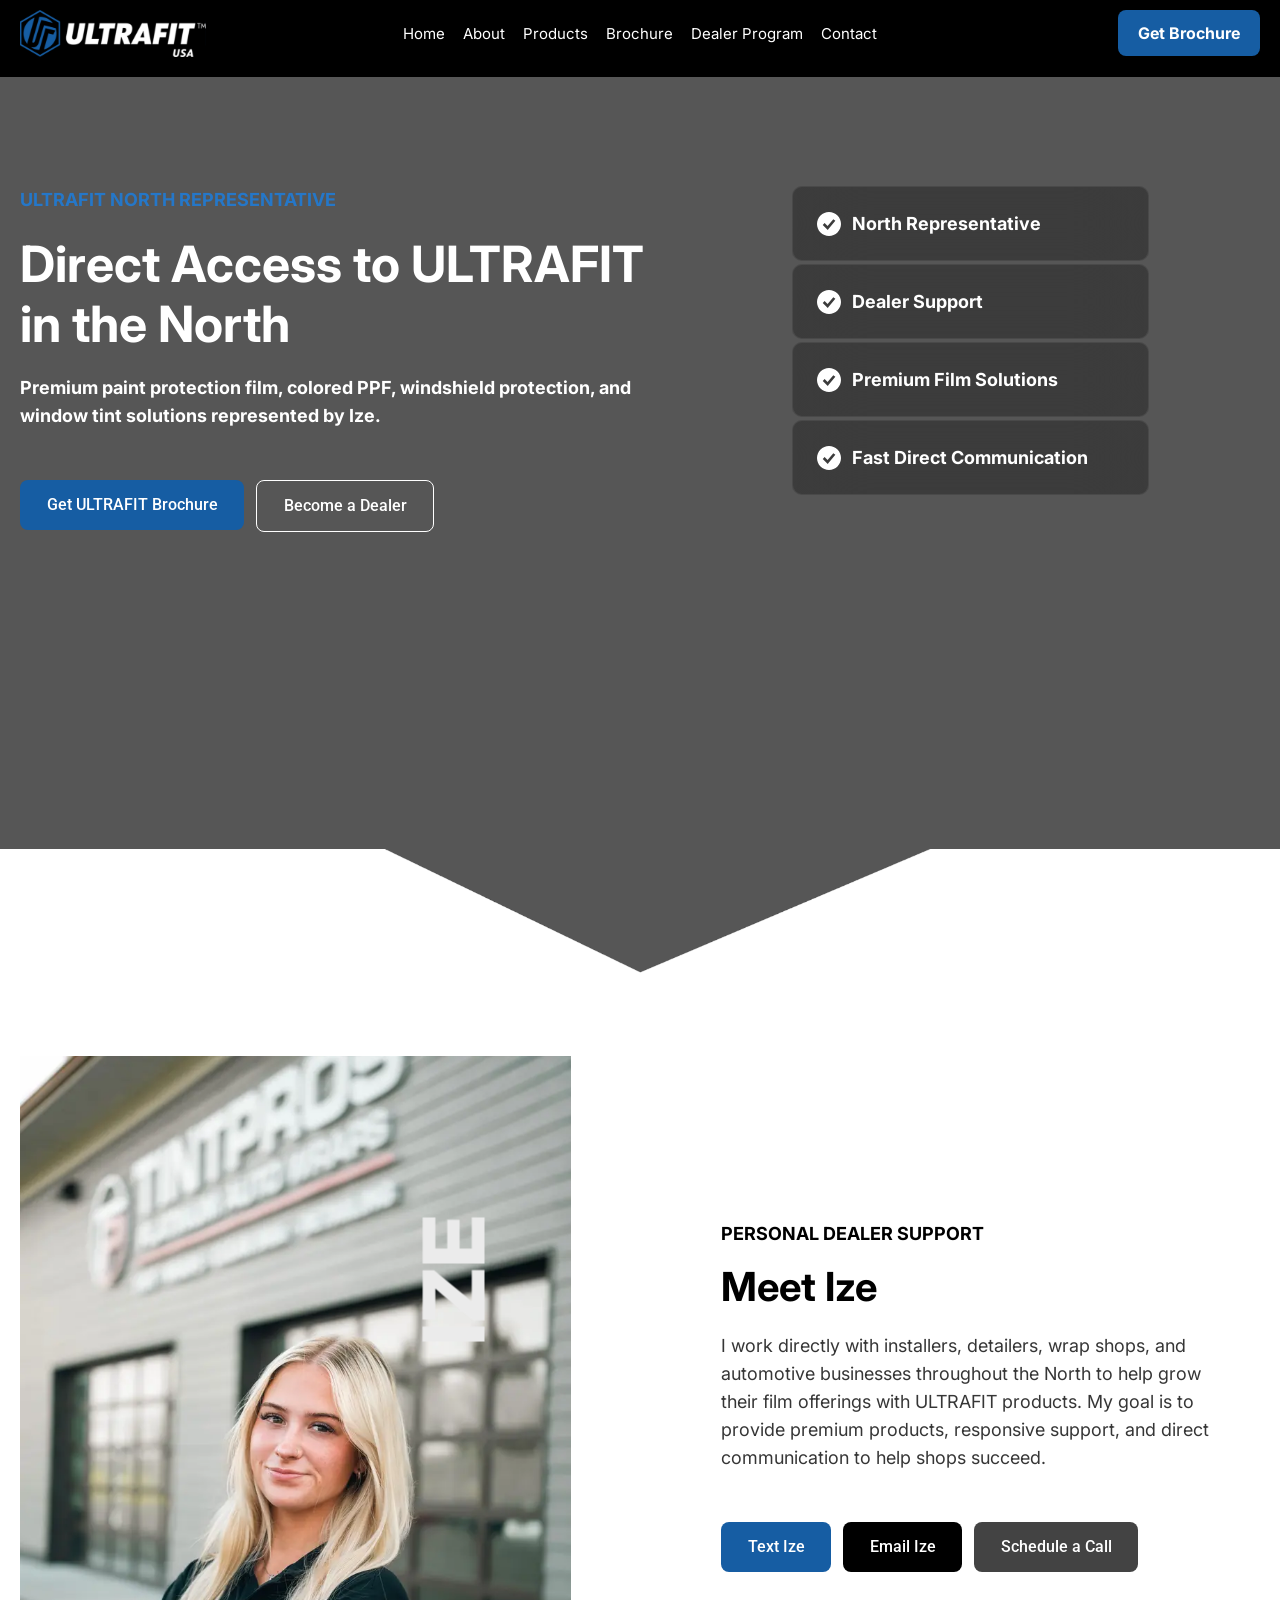
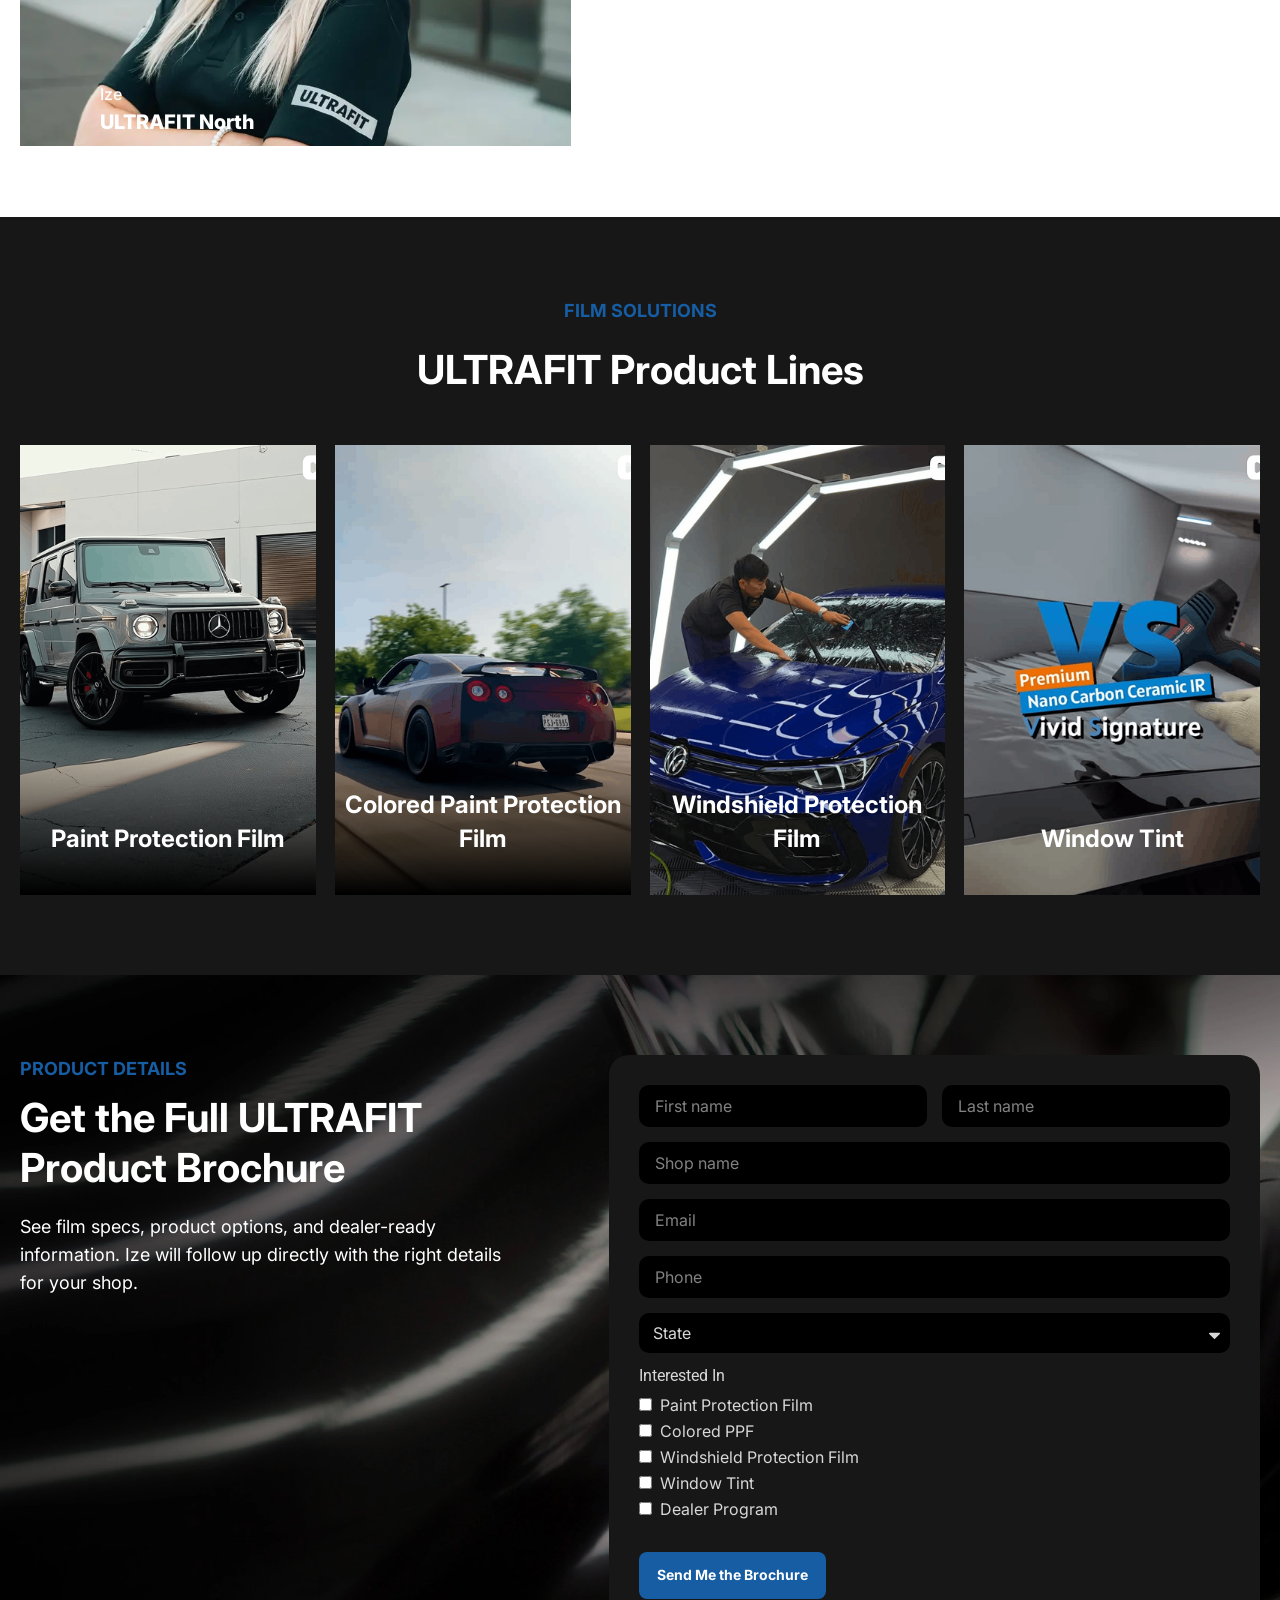
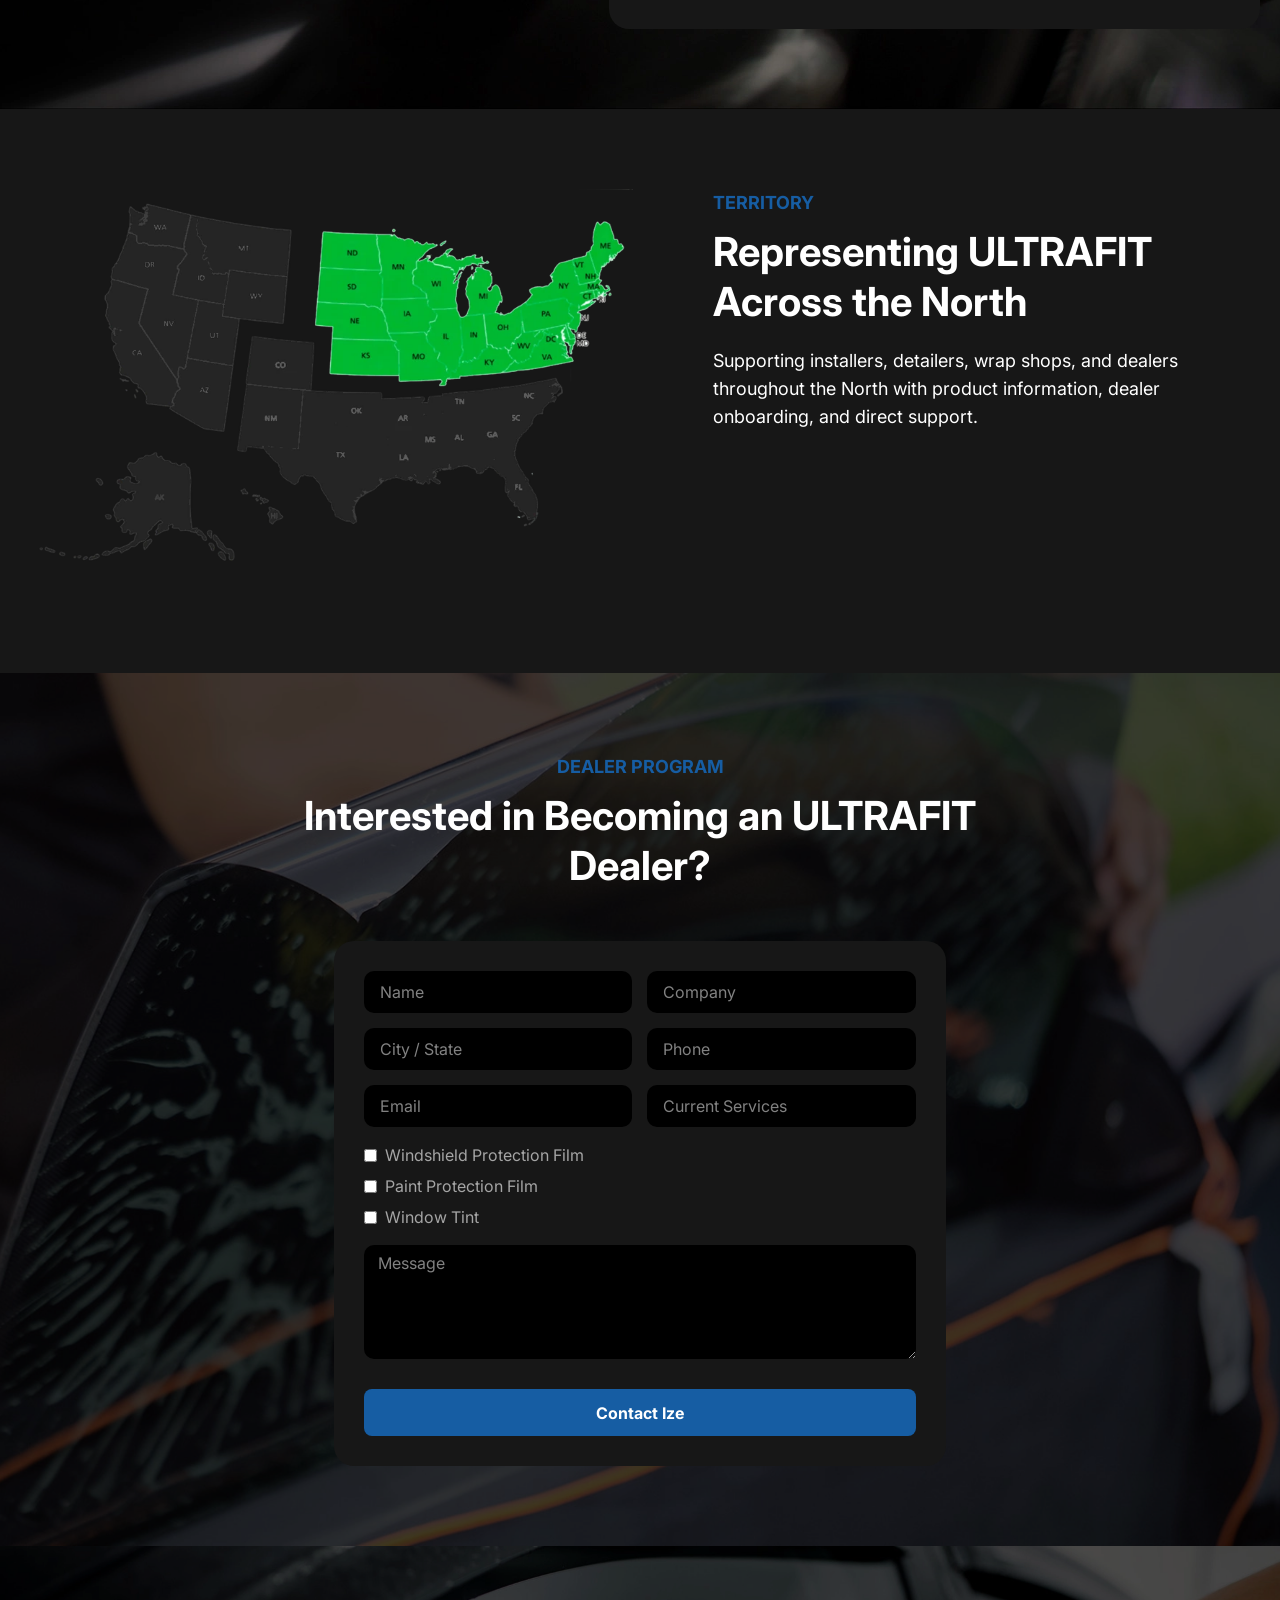
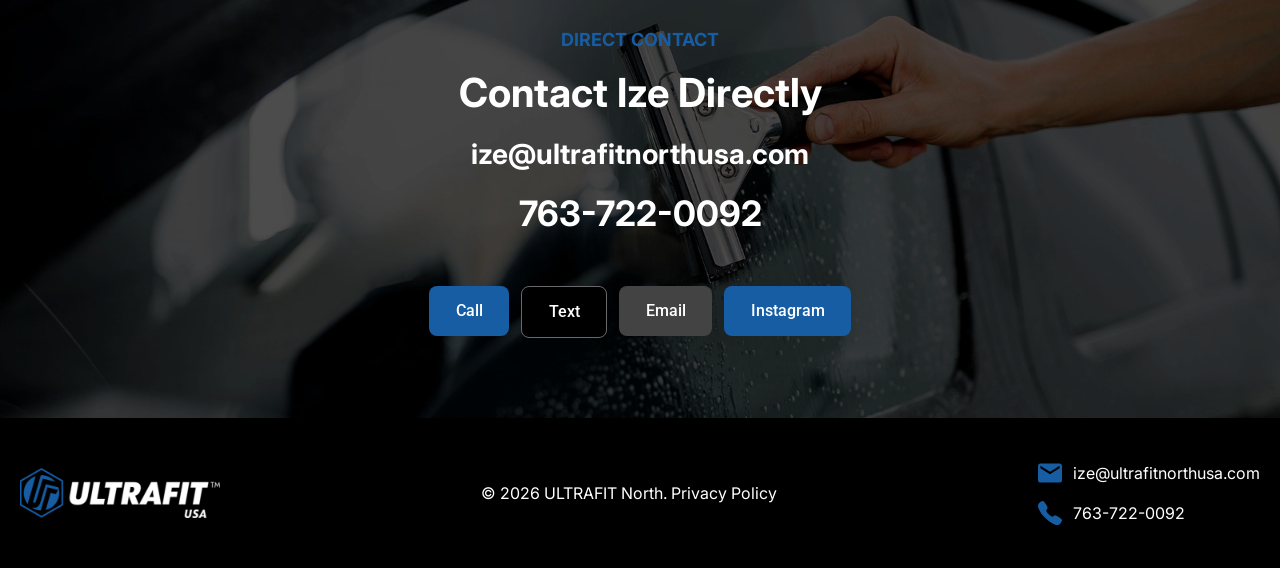
==== commit f5851e18: "Update index.html dimensions for new profile picture (ultrafitize copy)" ====
--- a/ultrafitize/index.html
+++ b/ultrafitize/index.html
@@ -19,10 +19,10 @@
 	<meta property="article:modified_time" content="2026-06-26T10:10:35+00:00" />
 	<meta property="og:image" content="wp-content/uploads/2026/05/Meet-Ize.webp" />
 	<meta property="og:image:width" content="791" />
-	<meta property="og:image:height" content="699" />
+	<meta property="og:image:height" content="991" />
 	<meta property="og:image:type" content="image/webp" />
 	<meta name="twitter:card" content="summary_large_image" />
-	<script type="application/ld+json" class="yoast-schema-graph">{"@context":"https:\/\/schema.org","@graph":[{"@type":"WebPage","@id":"https:\/\/ultrafitize.com\/","url":"https:\/\/ultrafitize.com\/","name":"ULTRAFIT North | PPF, Windshield Film & Tint","isPartOf":{"@id":"https:\/\/ultrafitize.com\/#website"},"about":{"@id":"https:\/\/ultrafitize.com\/#organization"},"primaryImageOfPage":{"@id":"https:\/\/ultrafitize.com\/#primaryimage"},"image":{"@id":"https:\/\/ultrafitize.com\/#primaryimage"},"thumbnailUrl":"https:\/\/ultrafitize.com\/wp-content\/uploads\/2026\/05\/Meet-Ize.webp","datePublished":"2026-05-26T05:58:00+00:00","dateModified":"2026-06-26T10:10:35+00:00","description":"Contact Ize, ULTRAFIT North rep, for paint protection film, colored PPF, windshield protection, window tint, brochures, and dealer support.","breadcrumb":{"@id":"https:\/\/ultrafitize.com\/#breadcrumb"},"inLanguage":"en","potentialAction":[{"@type":"ReadAction","target":["https:\/\/ultrafitize.com\/"]}]},{"@type":"ImageObject","inLanguage":"en","@id":"https:\/\/ultrafitize.com\/#primaryimage","url":"https:\/\/ultrafitize.com\/wp-content\/uploads\/2026\/05\/Meet-Ize.webp","contentUrl":"https:\/\/ultrafitize.com\/wp-content\/uploads\/2026\/05\/Meet-Ize.webp","width":791,"height":699,"caption":"ULTRAFIT North"},{"@type":"BreadcrumbList","@id":"https:\/\/ultrafitize.com\/#breadcrumb","itemListElement":[{"@type":"ListItem","position":1,"name":"Home"}]},{"@type":"WebSite","@id":"https:\/\/ultrafitize.com\/#website","url":"https:\/\/ultrafitize.com\/","name":"ULTRAFIT","description":"","publisher":{"@id":"https:\/\/ultrafitize.com\/#organization"},"potentialAction":[{"@type":"SearchAction","target":{"@type":"EntryPoint","urlTemplate":"https:\/\/ultrafitize.com\/?s={search_term_string}"},"query-input":{"@type":"PropertyValueSpecification","valueRequired":true,"valueName":"search_term_string"}}],"inLanguage":"en"},{"@type":"Organization","@id":"https:\/\/ultrafitize.com\/#organization","name":"ULTRAFIT","url":"https:\/\/ultrafitize.com\/","logo":{"@type":"ImageObject","inLanguage":"en","@id":"https:\/\/ultrafitize.com\/#\/schema\/logo\/image\/","url":"https:\/\/ultrafitize.com\/wp-content\/uploads\/2026\/05\/ultrafit-usa-logo.svg","contentUrl":"https:\/\/ultrafitize.com\/wp-content\/uploads\/2026\/05\/ultrafit-usa-logo.svg","width":501,"height":126,"caption":"ULTRAFIT"},"image":{"@id":"https:\/\/ultrafitize.com\/#\/schema\/logo\/image\/"}}]}</script>
+	<script type="application/ld+json" class="yoast-schema-graph">{"@context":"https:\/\/schema.org","@graph":[{"@type":"WebPage","@id":"https:\/\/ultrafitize.com\/","url":"https:\/\/ultrafitize.com\/","name":"ULTRAFIT North | PPF, Windshield Film & Tint","isPartOf":{"@id":"https:\/\/ultrafitize.com\/#website"},"about":{"@id":"https:\/\/ultrafitize.com\/#organization"},"primaryImageOfPage":{"@id":"https:\/\/ultrafitize.com\/#primaryimage"},"image":{"@id":"https:\/\/ultrafitize.com\/#primaryimage"},"thumbnailUrl":"https:\/\/ultrafitize.com\/wp-content\/uploads\/2026\/05\/Meet-Ize.webp","datePublished":"2026-05-26T05:58:00+00:00","dateModified":"2026-06-26T10:10:35+00:00","description":"Contact Ize, ULTRAFIT North rep, for paint protection film, colored PPF, windshield protection, window tint, brochures, and dealer support.","breadcrumb":{"@id":"https:\/\/ultrafitize.com\/#breadcrumb"},"inLanguage":"en","potentialAction":[{"@type":"ReadAction","target":["https:\/\/ultrafitize.com\/"]}]},{"@type":"ImageObject","inLanguage":"en","@id":"https:\/\/ultrafitize.com\/#primaryimage","url":"https:\/\/ultrafitize.com\/wp-content\/uploads\/2026\/05\/Meet-Ize.webp","contentUrl":"https:\/\/ultrafitize.com\/wp-content\/uploads\/2026\/05\/Meet-Ize.webp","width":791,"height":991,"caption":"ULTRAFIT North"},{"@type":"BreadcrumbList","@id":"https:\/\/ultrafitize.com\/#breadcrumb","itemListElement":[{"@type":"ListItem","position":1,"name":"Home"}]},{"@type":"WebSite","@id":"https:\/\/ultrafitize.com\/#website","url":"https:\/\/ultrafitize.com\/","name":"ULTRAFIT","description":"","publisher":{"@id":"https:\/\/ultrafitize.com\/#organization"},"potentialAction":[{"@type":"SearchAction","target":{"@type":"EntryPoint","urlTemplate":"https:\/\/ultrafitize.com\/?s={search_term_string}"},"query-input":{"@type":"PropertyValueSpecification","valueRequired":true,"valueName":"search_term_string"}}],"inLanguage":"en"},{"@type":"Organization","@id":"https:\/\/ultrafitize.com\/#organization","name":"ULTRAFIT","url":"https:\/\/ultrafitize.com\/","logo":{"@type":"ImageObject","inLanguage":"en","@id":"https:\/\/ultrafitize.com\/#\/schema\/logo\/image\/","url":"https:\/\/ultrafitize.com\/wp-content\/uploads\/2026\/05\/ultrafit-usa-logo.svg","contentUrl":"https:\/\/ultrafitize.com\/wp-content\/uploads\/2026\/05\/ultrafit-usa-logo.svg","width":501,"height":126,"caption":"ULTRAFIT"},"image":{"@id":"https:\/\/ultrafitize.com\/#\/schema\/logo\/image\/"}}]}</script>
 	<!-- / Yoast SEO plugin. -->
 
 
@@ -323,7 +323,7 @@
 		<div class="elementor-element elementor-element-d5c6cf1 e-con-full e-flex e-con e-child" data-id="d5c6cf1" data-element_type="container" data-e-type="container">
 		<div class="elementor-element elementor-element-390bfe2 e-con-full e-flex e-con e-child" data-id="390bfe2" data-element_type="container" data-e-type="container" data-settings="{&quot;background_background&quot;:&quot;classic&quot;}">
 				<div class="elementor-element elementor-element-519b89d elementor-widget elementor-widget-image" data-id="519b89d" data-element_type="widget" data-e-type="widget" data-widget_type="image.default">
-															<img decoding="async" width="791" height="699" src="wp-content/uploads/2026/05/Meet-Ize.webp" class="attachment-full size-full wp-image-491" alt="Ize — ULTRAFIT North" />															</div>
+															<img decoding="async" width="791" height="991" src="wp-content/uploads/2026/05/Meet-Ize.webp" class="attachment-full size-full wp-image-491" alt="Ize — ULTRAFIT North" />															</div>
 				<div class="elementor-element elementor-element-825c442 elementor-widget elementor-widget-icon-box" data-id="825c442" data-element_type="widget" data-e-type="widget" data-widget_type="icon-box.default">
 							<div class="elementor-icon-box-wrapper">
 
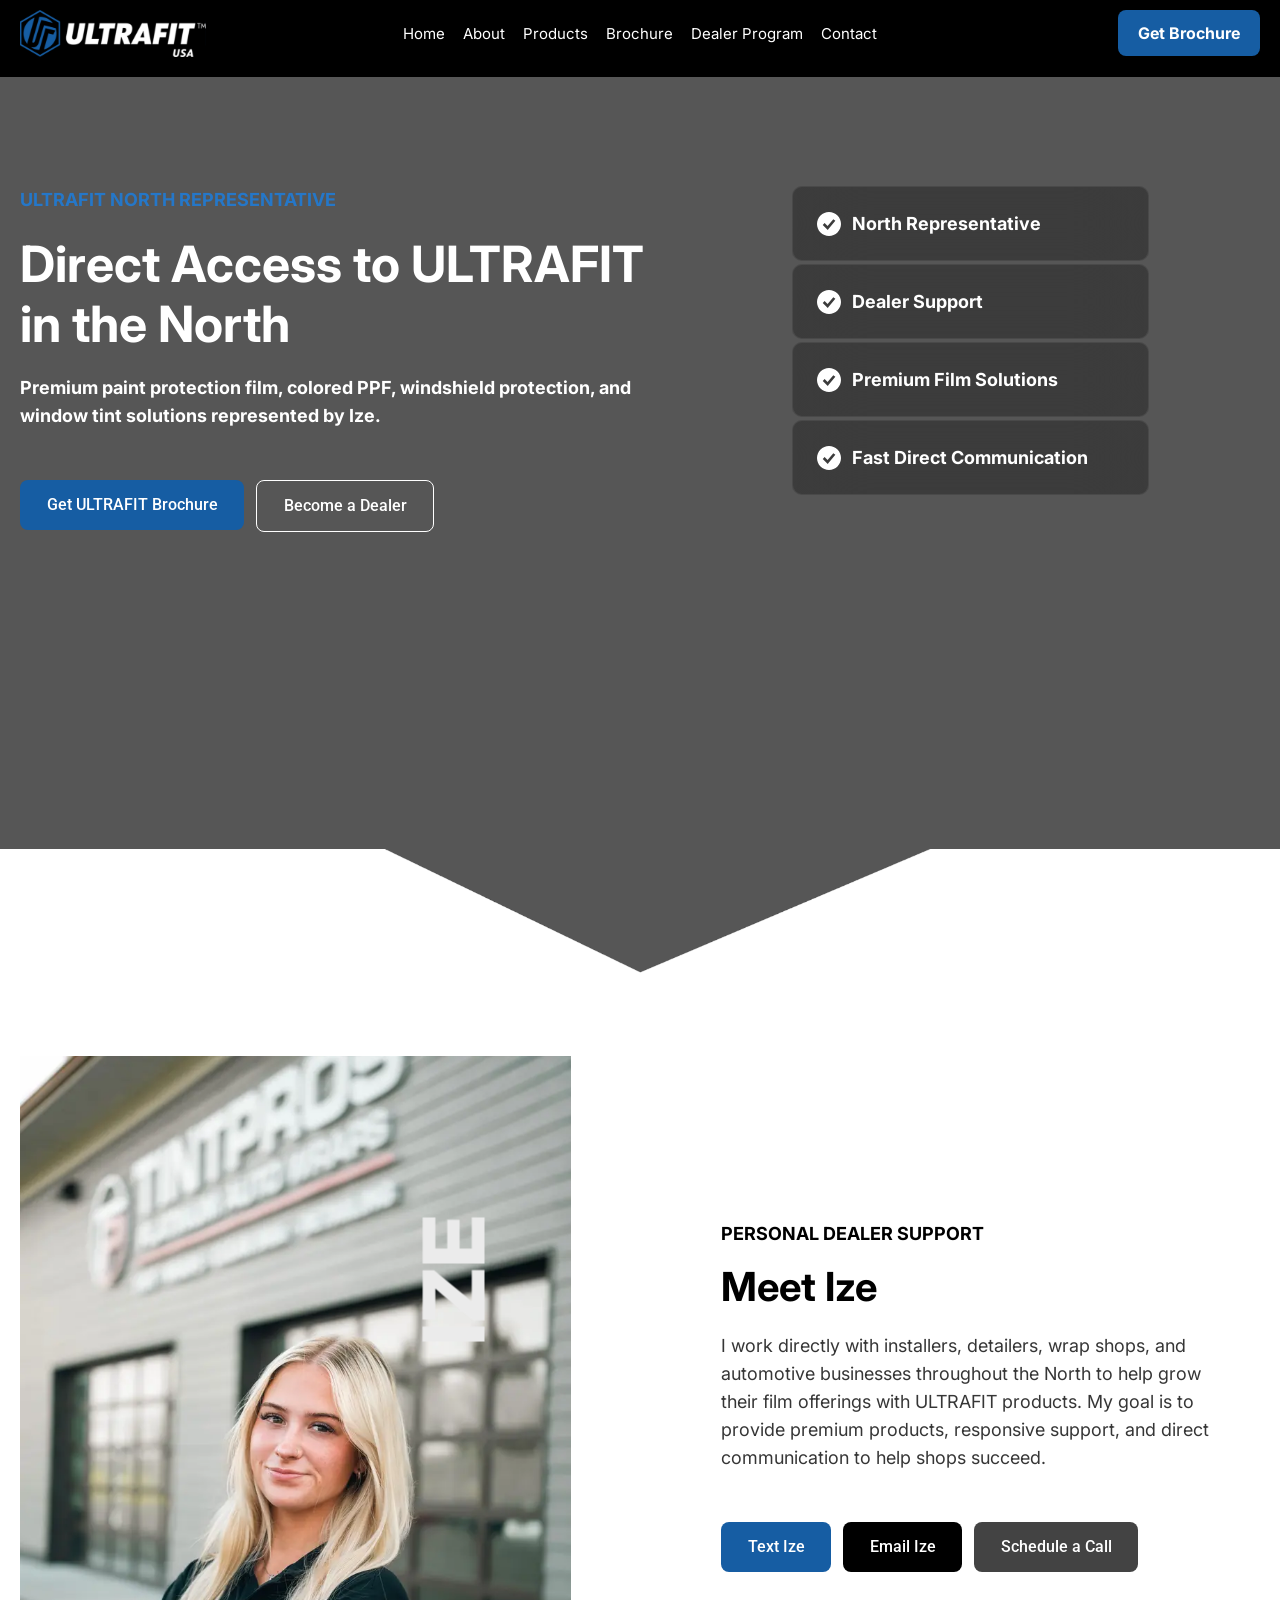
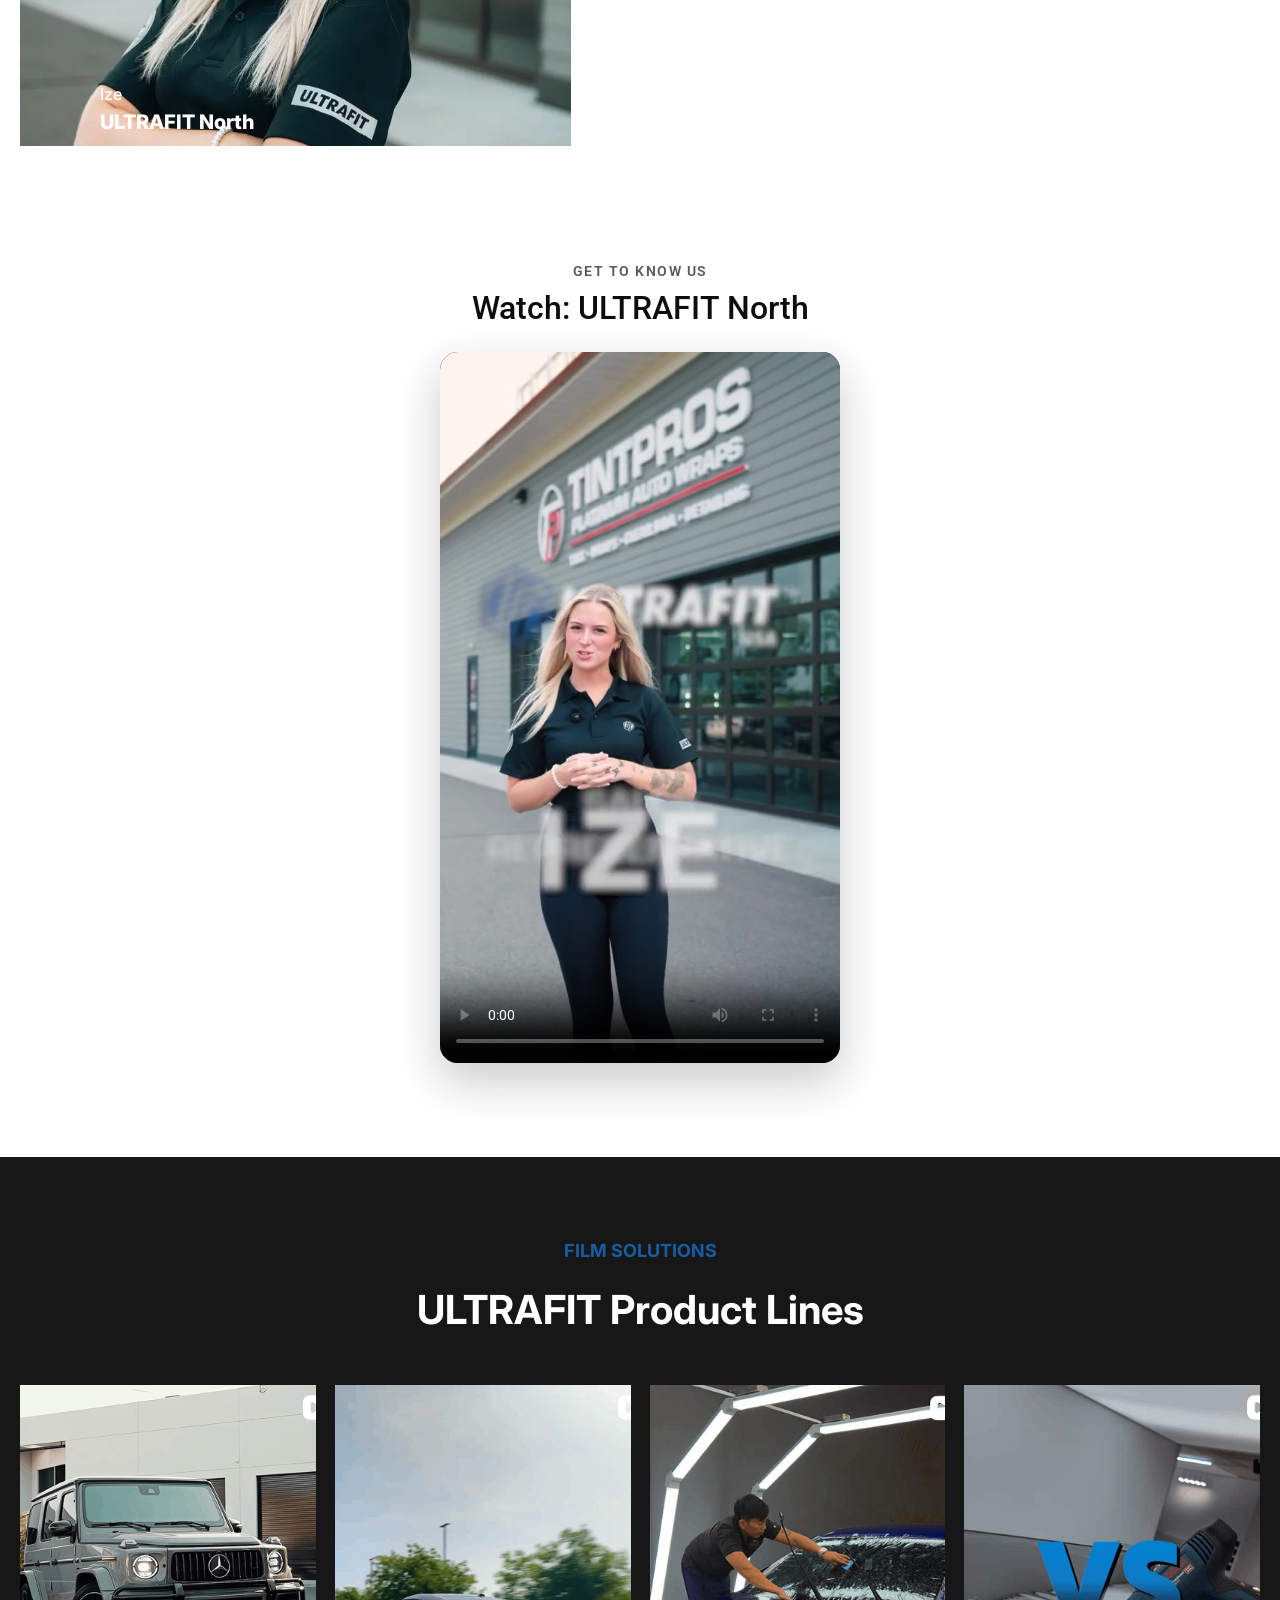
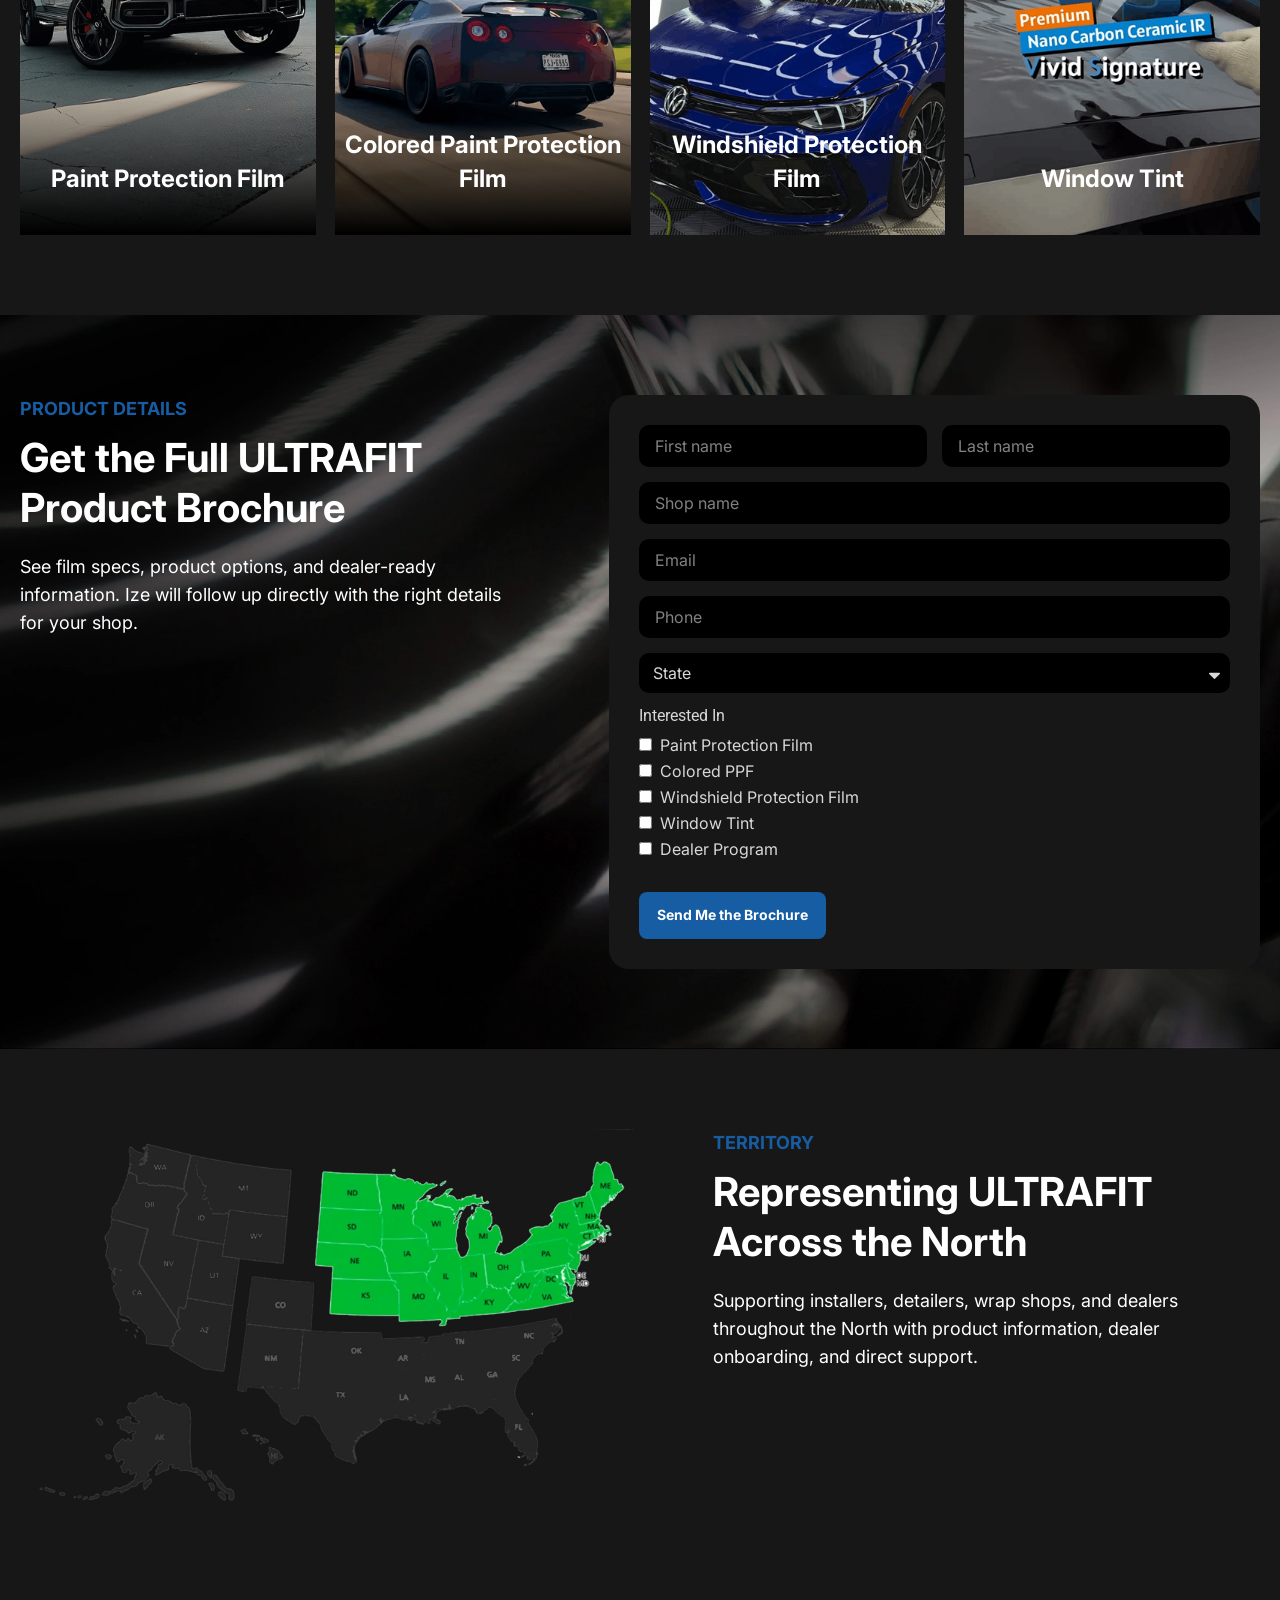
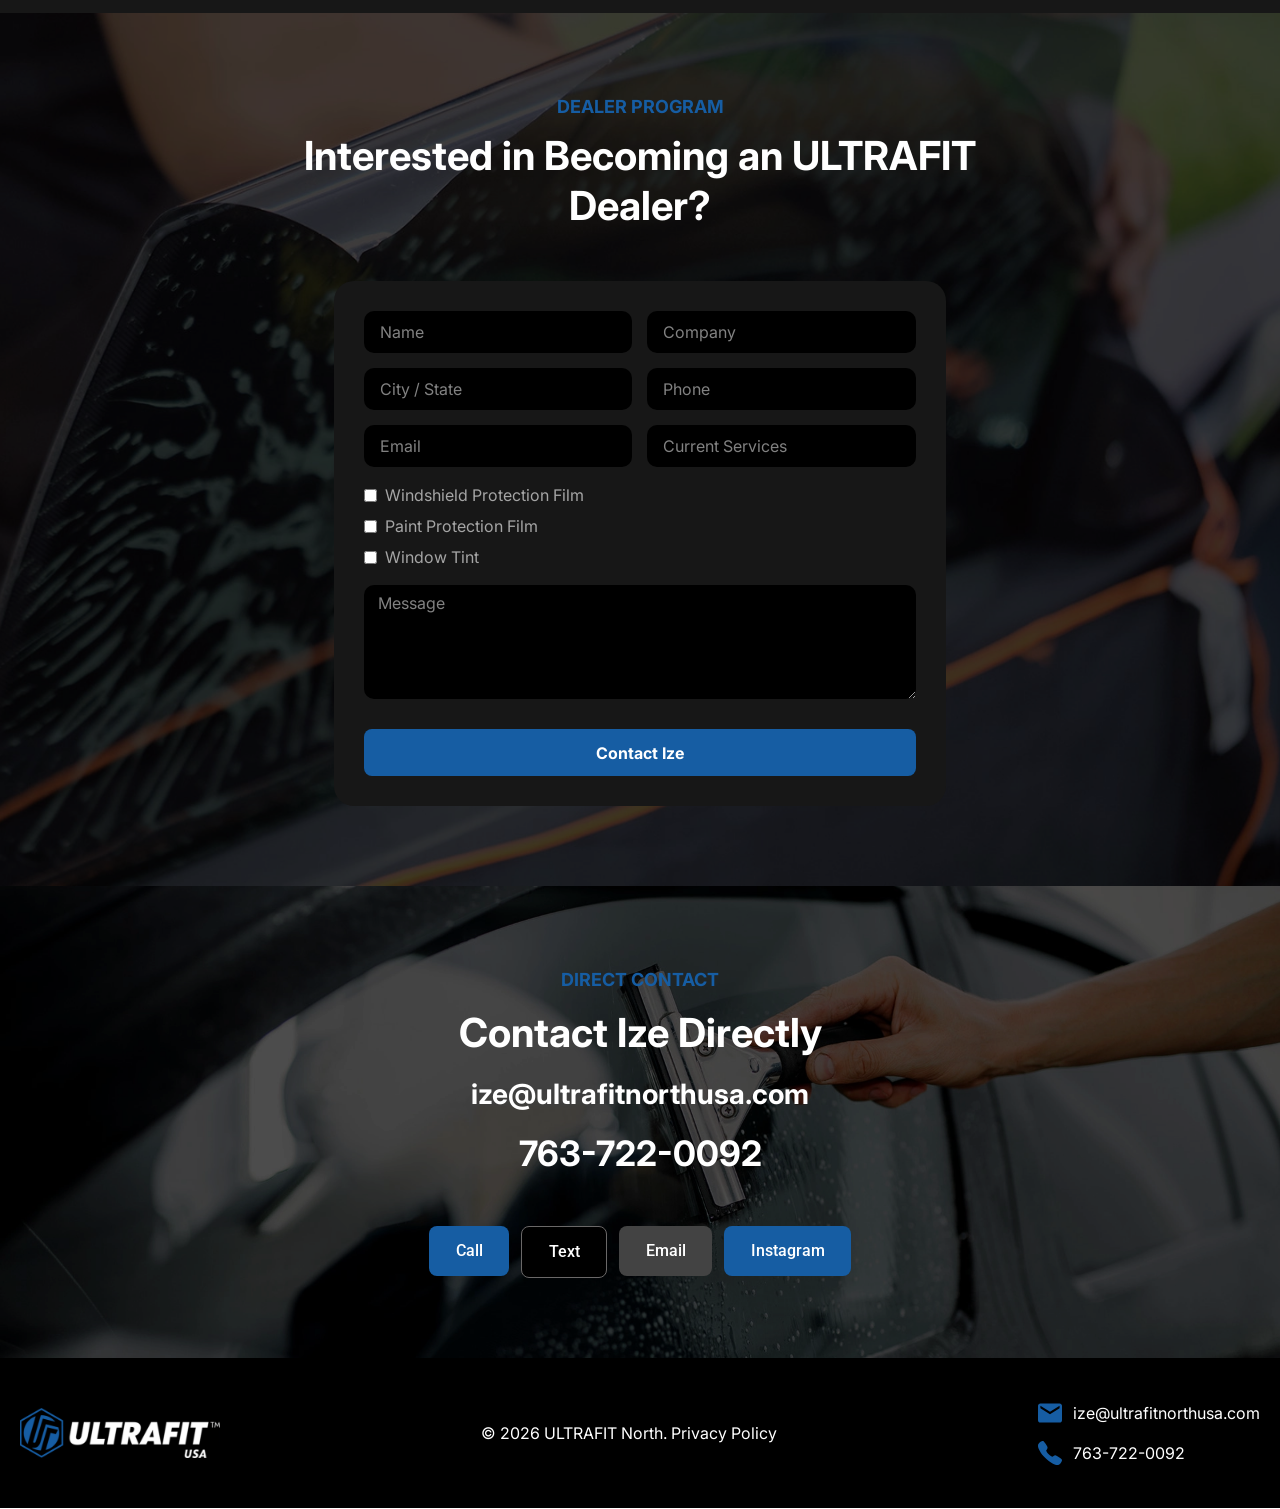
==== commit 0a04773a: "Add Meet Ize intro video section to homepage" ====
--- a/ultrafitize/index.html
+++ b/ultrafitize/index.html
@@ -379,6 +379,18 @@
 				</div>
 				</div>
 				</div>
+					</div>
+				</div>
+		<div class="elementor-element container-pad e-flex e-con-boxed e-con e-parent" data-element_type="container" id="Ize-Video" style="background-color:#ffffff;">
+					<div class="e-con-inner" style="display:flex;flex-direction:column;align-items:center;text-align:center;gap:28px;padding-top:20px;padding-bottom:70px;">
+		<div>
+					<p style="margin:0 0 10px;font-size:14px;font-weight:600;letter-spacing:1.5px;text-transform:uppercase;color:#54595f;">Get To Know Us</p>
+					<h2 class="elementor-heading-title elementor-size-default" style="margin:0;color:#0c0d0e;">Watch: ULTRAFIT North</h2>
+		</div>
+					<video controls playsinline preload="metadata" poster="wp-content/uploads/2026/07/ultrafit-ize-poster.jpg" style="width:100%;max-width:400px;border-radius:18px;box-shadow:0 18px 45px rgba(12,13,14,0.22);display:block;background:#000;">
+						<source src="wp-content/uploads/2026/07/ultrafit-ize.mp4" type="video/mp4" />
+						Your browser does not support the video tag.
+					</video>
 					</div>
 				</div>
 		<div class="elementor-element elementor-element-2c34625 container-pad e-flex e-con-boxed e-con e-parent" data-id="2c34625" data-element_type="container" data-e-type="container" id="ULTRAFIT-Product" data-settings="{&quot;background_background&quot;:&quot;classic&quot;}">
